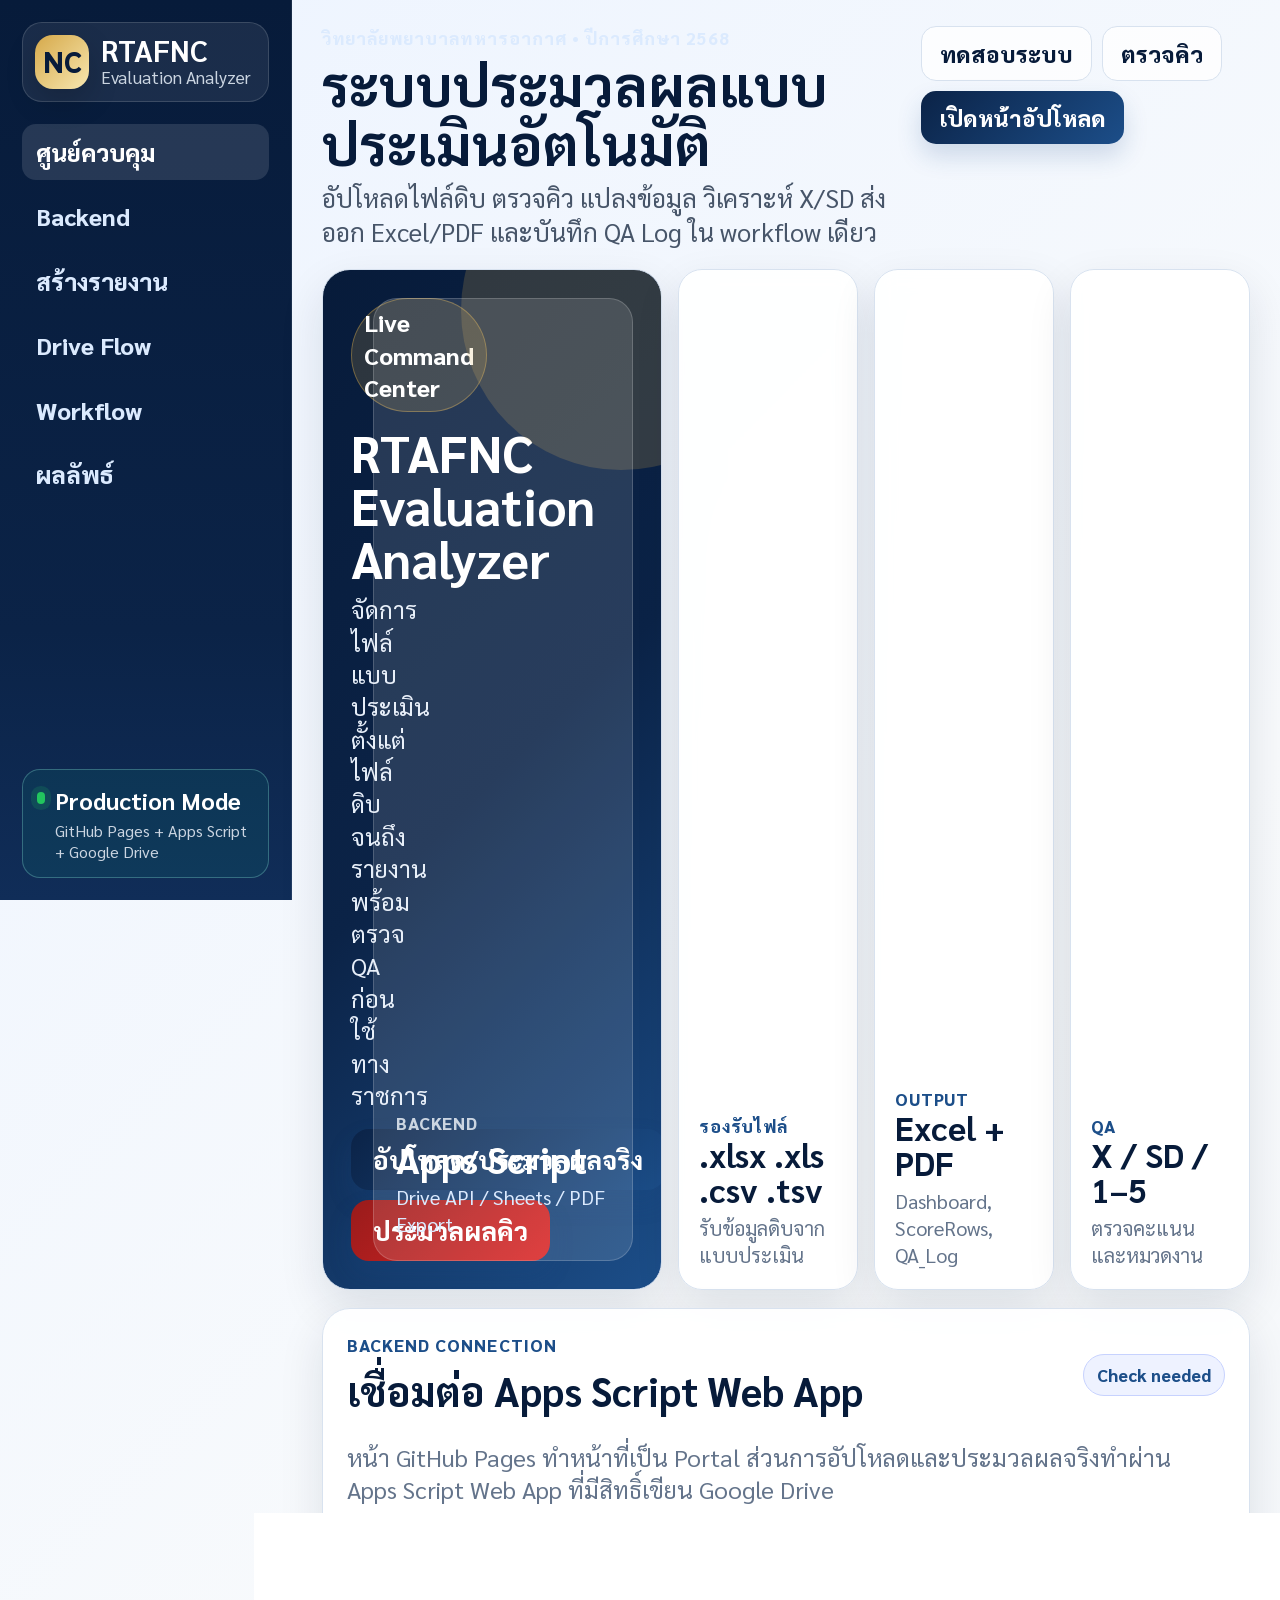
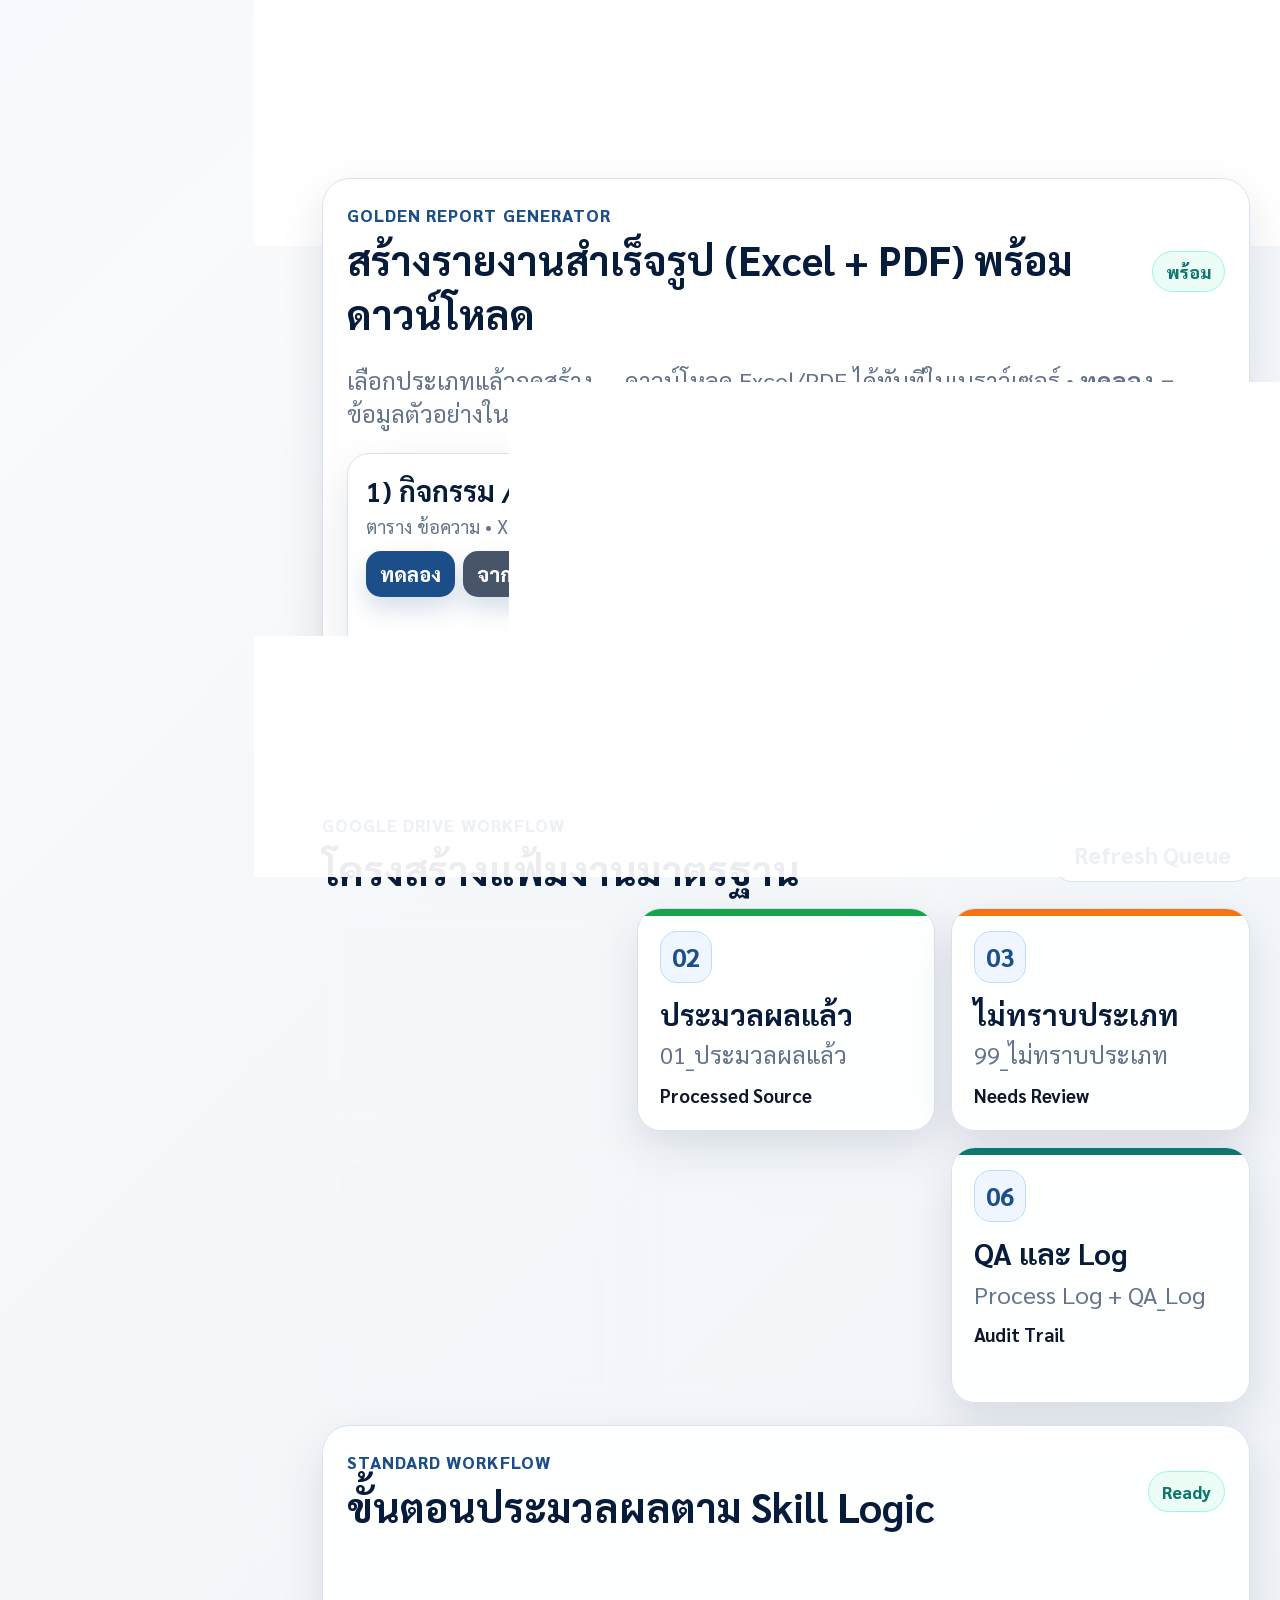
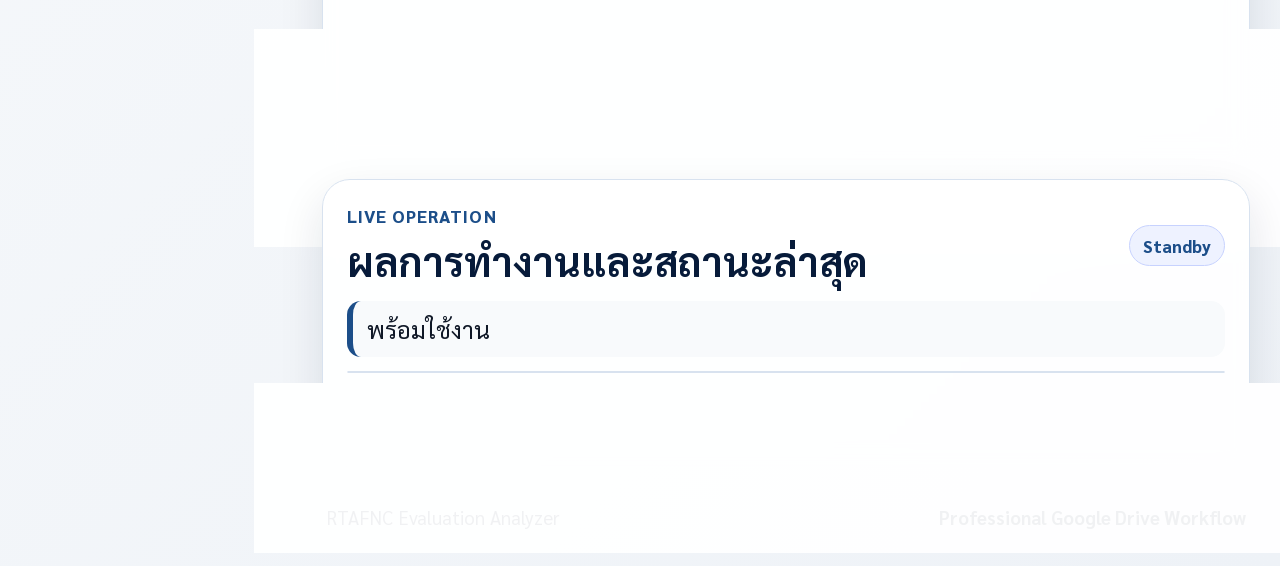
==== index.html @ c909e5a7 "feat(frontend): add Golden report generator to Pages portal (run + download) Adds a "สร้างรายงานสำเร" ====
<!doctype html>
<html lang="th">
<head>
  <meta charset="utf-8" />
  <meta name="viewport" content="width=device-width, initial-scale=1" />
  <meta name="theme-color" content="#071b3a" />
  <title>RTAFNC Evaluation Analyzer</title>
  <link rel="stylesheet" href="assets/styles.css" />
</head>
<body>
  <div class="app-shell">
    <aside class="sidebar">
      <div class="brand-block">
        <div class="brand-mark">NC</div>
        <div>
          <strong>RTAFNC</strong>
          <span>Evaluation Analyzer</span>
        </div>
      </div>
      <nav>
        <a href="#command" class="active">ศูนย์ควบคุม</a>
        <a href="#connection">Backend</a>
        <a href="#golden">สร้างรายงาน</a>
        <a href="#folders">Drive Flow</a>
        <a href="#workflow">Workflow</a>
        <a href="#results">ผลลัพธ์</a>
      </nav>
      <div class="sidebar-note">
        <span class="dot"></span>
        <div>
          <b>Production Mode</b>
          <p>GitHub Pages + Apps Script + Google Drive</p>
        </div>
      </div>
    </aside>

    <main class="workspace">
      <header class="topbar">
        <div>
          <p class="eyebrow">วิทยาลัยพยาบาลทหารอากาศ • ปีการศึกษา 2568</p>
          <h1>ระบบประมวลผลแบบประเมินอัตโนมัติ</h1>
          <p class="lead">อัปโหลดไฟล์ดิบ ตรวจคิว แปลงข้อมูล วิเคราะห์ X/SD ส่งออก Excel/PDF และบันทึก QA Log ใน workflow เดียว</p>
        </div>
        <div class="topbar-actions">
          <button class="ghost" onclick="selfTest()">ทดสอบระบบ</button>
          <button class="ghost" onclick="listFiles()">ตรวจคิว</button>
          <button class="primary" onclick="openUploadSystem()">เปิดหน้าอัปโหลด</button>
        </div>
      </header>

      <section id="command" class="hero-grid">
        <article class="hero-card main-hero">
          <div class="hero-content">
            <span class="system-chip">Live Command Center</span>
            <h2>RTAFNC Evaluation Analyzer</h2>
            <p>จัดการไฟล์แบบประเมิน ตั้งแต่ไฟล์ดิบจนถึงรายงานพร้อมตรวจ QA ก่อนใช้ทางราชการ</p>
            <div class="hero-actions">
              <button class="primary big" onclick="openUploadSystem()">อัปโหลด/ประมวลผลจริง</button>
              <button class="danger big" onclick="processFiles()">ประมวลผลคิว</button>
            </div>
          </div>
          <div class="hero-metric">
            <span>Backend</span>
            <b>Apps Script</b>
            <small>Drive API / Sheets / PDF Export</small>
          </div>
        </article>

        <article class="metric-card">
          <span class="metric-label">รองรับไฟล์</span>
          <strong>.xlsx .xls .csv .tsv</strong>
          <p>รับข้อมูลดิบจากแบบประเมิน</p>
        </article>
        <article class="metric-card">
          <span class="metric-label">Output</span>
          <strong>Excel + PDF</strong>
          <p>Dashboard, ScoreRows, QA_Log</p>
        </article>
        <article class="metric-card">
          <span class="metric-label">QA</span>
          <strong>X / SD / 1–5</strong>
          <p>ตรวจคะแนนและหมวดงาน</p>
        </article>
      </section>

      <section id="connection" class="panel connection-panel">
        <div class="panel-header">
          <div>
            <p class="eyebrow dark">Backend Connection</p>
            <h2>เชื่อมต่อ Apps Script Web App</h2>
          </div>
          <span class="pill" id="connectionPill">Checking</span>
        </div>
        <p class="muted">หน้า GitHub Pages ทำหน้าที่เป็น Portal ส่วนการอัปโหลดและประมวลผลจริงทำผ่าน Apps Script Web App ที่มีสิทธิ์เขียน Google Drive</p>
        <div class="url-row">
          <input id="gasUrl" placeholder="https://script.google.com/macros/s/xxxxx/exec" />
          <button onclick="saveBackendUrl()">บันทึก</button>
          <button class="secondary" onclick="resetBackendUrl()">ค่าเริ่มต้น</button>
        </div>
        <div class="action-strip">
          <button onclick="openUploadSystem()">เปิดหน้าอัปโหลดจริง</button>
          <button onclick="listFiles()">ตรวจไฟล์รอคิว</button>
          <button class="danger" onclick="processFiles()">ประมวลผลคิว</button>
        </div>
        <div id="backendStatus" class="status">กำลังตรวจสถานะ Backend...</div>
      </section>

      <section id="golden" class="panel">
        <div class="panel-header">
          <div>
            <p class="eyebrow dark">Golden Report Generator</p>
            <h2>สร้างรายงานสำเร็จรูป (Excel + PDF) พร้อมดาวน์โหลด</h2>
          </div>
          <span class="pill green" id="goldenPill">พร้อม</span>
        </div>
        <p class="muted">เลือกประเภทแล้วกดสร้าง — ดาวน์โหลด Excel/PDF ได้ทันทีในเบราว์เซอร์ • <b>ทดลอง</b> = ข้อมูลตัวอย่างในระบบ, <b>จากคิว Drive</b> = ไฟล์จริงที่วางใน 00_วางไฟล์ที่นี่</p>
        <div class="golden-grid">
          <article class="golden-card">
            <h3>1) กิจกรรม / ชมรม</h3>
            <p>ตาราง ข้อความ • X • SD • ระดับ</p>
            <div class="golden-actions">
              <button onclick="runGolden('goldenexportdemo','ประเภท 1 (ทดลอง)')">ทดลอง</button>
              <button class="secondary" onclick="runGolden('goldenexport','ประเภท 1 (จากคิว)')">จากคิว Drive</button>
            </div>
          </article>
          <article class="golden-card">
            <h3>2) ผู้สอนรายวิชา</h3>
            <p>จับคู่ตามชื่ออาจารย์ • รายผู้สอน</p>
            <div class="golden-actions">
              <button onclick="runGolden('goldentype2demo','ประเภท 2 (ทดลอง)')">ทดลอง</button>
              <button class="secondary" onclick="runGolden('goldentype2','ประเภท 2 (จากคิว)')">จากคิว Drive</button>
            </div>
          </article>
          <article class="golden-card">
            <h3>3) อัตลักษณ์ งาม/สง่า</h3>
            <p>ตารางหลายมิติ • ภาพรวม+รายชั้นปี</p>
            <div class="golden-actions">
              <button onclick="runGolden('goldentype3demo','ประเภท 3 (ทดลอง)')">ทดลอง</button>
              <button class="secondary" onclick="runGolden('goldentype3','ประเภท 3 (จากคิว)')">จากคิว Drive</button>
            </div>
          </article>
        </div>
        <div id="goldenStatus" class="status">ยังไม่ได้สร้างรายงาน</div>
        <div id="goldenDownloads" class="golden-downloads"></div>
        <div class="table-wrap" id="goldenResult"></div>
      </section>

      <section id="folders" class="folder-section">
        <div class="section-heading">
          <div>
            <p class="eyebrow dark">Google Drive Workflow</p>
            <h2>โครงสร้างแฟ้มงานมาตรฐาน</h2>
          </div>
          <button class="ghost navy" onclick="listFiles()">Refresh Queue</button>
        </div>
        <div class="folder-grid">
          <article class="folder-card intake"><span>01</span><h3>รับไฟล์ข้อมูลดิบ</h3><p>00_วางไฟล์ที่นี่</p><b>Pending Queue</b></article>
          <article class="folder-card done"><span>02</span><h3>ประมวลผลแล้ว</h3><p>01_ประมวลผลแล้ว</p><b>Processed Source</b></article>
          <article class="folder-card review"><span>03</span><h3>ไม่ทราบประเภท</h3><p>99_ไม่ทราบประเภท</p><b>Needs Review</b></article>
          <article class="folder-card output"><span>04</span><h3>ตารางคำนวณ</h3><p>03_สรุปผลและตารางคำนวณ</p><b>Sheet / Excel</b></article>
          <article class="folder-card pdf"><span>05</span><h3>รายงาน PDF</h3><p>04_รายงานส่งออก_PDF</p><b>Print Report</b></article>
          <article class="folder-card qa"><span>06</span><h3>QA และ Log</h3><p>Process Log + QA_Log</p><b>Audit Trail</b></article>
        </div>
      </section>

      <section id="workflow" class="panel">
        <div class="panel-header">
          <div>
            <p class="eyebrow dark">Standard Workflow</p>
            <h2>ขั้นตอนประมวลผลตาม Skill Logic</h2>
          </div>
          <span class="pill green">Ready</span>
        </div>
        <div class="timeline">
          <div><i>1</i><b>Upload</b><span>นำเข้าไฟล์แบบประเมิน</span></div>
          <div><i>2</i><b>Store</b><span>บันทึกใน Google Drive</span></div>
          <div><i>3</i><b>Convert</b><span>แปลงเป็น Google Sheets</span></div>
          <div><i>4</i><b>Analyze</b><span>ตรวจหมวด / คะแนน / X / SD</span></div>
          <div><i>5</i><b>Export</b><span>สร้าง Excel/Sheet และ PDF</span></div>
          <div><i>6</i><b>QA</b><span>ตรวจ Log ก่อนใช้งานจริง</span></div>
        </div>
      </section>

      <section id="results" class="panel result-panel">
        <div class="panel-header">
          <div>
            <p class="eyebrow dark">Live Operation</p>
            <h2>ผลการทำงานและสถานะล่าสุด</h2>
          </div>
          <span class="pill" id="lastRunPill">Standby</span>
        </div>
        <div id="runStatus" class="status">พร้อมใช้งาน</div>
        <div class="table-wrap" id="resultTable"></div>
        <details class="debug-box">
          <summary>Raw backend response</summary>
          <pre id="rawOutput"></pre>
        </details>
      </section>

      <footer>
        <span>RTAFNC Evaluation Analyzer</span>
        <b>Professional Google Drive Workflow</b>
      </footer>
    </main>
  </div>
  <script src="assets/app.js"></script>
</body>
</html>
---- assets/styles.css ----
@import url('https://fonts.googleapis.com/css2?family=Sarabun:wght@400;500;600;700;800&display=swap');
:root{--navy:#071b3a;--navy2:#0b2347;--blue:#1c4e89;--sky:#eaf3ff;--bg:#f3f6fb;--line:#d8e2ef;--ok:#166534;--warn:#9a3412;--danger:#b91c1c;--text:#101827;--muted:#64748b;--gold:#d6a94a;--green:#0f766e;--purple:#6d28d9;--paper:#fff;--shadow:0 18px 45px rgba(7,27,58,.11)}
*{box-sizing:border-box}html{scroll-behavior:smooth}body{margin:0;background:linear-gradient(135deg,#edf4ff 0%,#f8fafc 40%,#eef2f7 100%);color:var(--text);font-family:'TH Sarabun PSK','Sarabun','TH Sarabun New',Tahoma,sans-serif;font-size:18pt;line-height:1.35}.app-shell{min-height:100vh;display:grid;grid-template-columns:292px minmax(0,1fr)}.sidebar{position:sticky;top:0;height:100vh;padding:22px;background:linear-gradient(180deg,#071b3a 0%,#0b2347 70%,#102d58 100%);color:#fff;border-right:1px solid rgba(255,255,255,.08);display:flex;flex-direction:column;gap:22px}.brand-block{display:flex;align-items:center;gap:12px;padding:12px;border-radius:20px;background:rgba(255,255,255,.08);border:1px solid rgba(255,255,255,.14)}.brand-mark{width:54px;height:54px;border-radius:18px;background:linear-gradient(135deg,#d6a94a,#f7e7b0);color:#071b3a;display:flex;align-items:center;justify-content:center;font-weight:900;font-size:22pt;box-shadow:0 12px 30px rgba(0,0,0,.18)}.brand-block strong{display:block;font-size:22pt;line-height:1}.brand-block span{display:block;color:#cbd5e1;font-size:13pt}.sidebar nav{display:grid;gap:8px}.sidebar nav a{color:#dbeafe;text-decoration:none;padding:12px 14px;border-radius:14px;font-weight:800}.sidebar nav a:hover,.sidebar nav a.active{background:rgba(255,255,255,.12);color:#fff}.sidebar-note{margin-top:auto;display:flex;gap:10px;background:rgba(15,118,110,.18);border:1px solid rgba(153,246,228,.28);border-radius:18px;padding:14px}.sidebar-note p{margin:3px 0 0;color:#cbd5e1;font-size:12pt}.dot{width:12px;height:12px;border-radius:999px;background:#22c55e;box-shadow:0 0 0 6px rgba(34,197,94,.15);margin-top:8px}.workspace{padding:26px 30px 28px;max-width:1500px;width:100%;margin:0 auto}.topbar{display:flex;align-items:flex-start;justify-content:space-between;gap:22px;margin-bottom:20px}.eyebrow{font-weight:900;letter-spacing:.06em;text-transform:uppercase;color:#dbeafe;margin:0 0 6px;font-size:13pt}.eyebrow.dark{color:#1c4e89}.topbar h1{font-size:42pt;line-height:1.05;margin:0;color:var(--navy)}.lead{font-size:19pt;color:#475569;max-width:900px;margin:8px 0 0}.topbar-actions,.hero-actions,.action-strip,.url-row{display:flex;gap:10px;flex-wrap:wrap;align-items:center}button{font-family:inherit;font-size:17pt;font-weight:900;border:0;border-radius:15px;background:var(--blue);color:#fff;padding:12px 18px;cursor:pointer;white-space:nowrap;box-shadow:0 12px 25px rgba(28,78,137,.18);transition:.18s ease}button:hover{transform:translateY(-1px);filter:brightness(.97)}button.primary{background:linear-gradient(135deg,#0b2347,#1c4e89)}button.big{font-size:19pt;padding:14px 22px;border-radius:18px}button.secondary{background:#475569}button.danger{background:linear-gradient(135deg,#991b1b,#dc2626)}button.ghost{background:rgba(255,255,255,.8);color:var(--navy);border:1px solid var(--line);box-shadow:none}button.ghost.navy{background:#fff;color:var(--blue)}.hero-grid{display:grid;grid-template-columns:minmax(0,1.7fr) repeat(3,minmax(180px,.65fr));gap:16px;margin:18px 0}.hero-card,.metric-card,.panel,.folder-card{background:rgba(255,255,255,.92);border:1px solid var(--line);box-shadow:var(--shadow);backdrop-filter:blur(10px)}.main-hero{grid-column:span 1;display:grid;grid-template-columns:minmax(0,1fr) 260px;gap:20px;align-items:stretch;border-radius:28px;padding:28px;overflow:hidden;position:relative;background:linear-gradient(135deg,#071b3a 0%,#0b2347 50%,#1c4e89 100%);color:#fff}.main-hero:after{content:"";position:absolute;right:-120px;top:-120px;width:320px;height:320px;border-radius:50%;background:rgba(214,169,74,.2)}.system-chip{display:inline-flex;align-items:center;gap:8px;padding:7px 12px;border-radius:999px;background:rgba(214,169,74,.18);border:1px solid rgba(214,169,74,.42);font-weight:900;color:#fff}.main-hero h2{font-size:38pt;line-height:1.05;margin:14px 0 8px}.main-hero p{color:#e5edf8;margin:0 0 18px}.hero-metric{position:relative;z-index:1;background:rgba(255,255,255,.12);border:1px solid rgba(255,255,255,.18);border-radius:24px;padding:22px;display:flex;flex-direction:column;justify-content:flex-end}.hero-metric span,.metric-label{font-size:13pt;color:#cbd5e1;font-weight:900;text-transform:uppercase;letter-spacing:.05em}.hero-metric b{display:block;font-size:28pt}.hero-metric small{color:#dbeafe}.metric-card{border-radius:24px;padding:20px;min-height:170px;display:flex;flex-direction:column;justify-content:flex-end}.metric-card strong{font-size:25pt;color:var(--navy);line-height:1.05}.metric-card p{margin:8px 0 0;color:var(--muted);font-size:15pt}.metric-label{color:#1c4e89}.panel{border-radius:28px;padding:24px;margin:18px 0}.panel-header,.section-heading{display:flex;align-items:center;justify-content:space-between;gap:16px;margin-bottom:12px}.panel h2,.section-heading h2{font-size:30pt;margin:0;color:var(--navy)}.muted{color:var(--muted)}.pill{display:inline-flex;align-items:center;border-radius:999px;padding:8px 13px;background:#eef2ff;color:#1c4e89;border:1px solid #c7d2fe;font-weight:900;font-size:13pt}.pill.green{background:#ecfdf5;color:#0f766e;border-color:#99f6e4}.url-row input{flex:1 1 460px;min-width:260px;font-family:inherit;font-size:16pt;border:1px solid var(--line);border-radius:16px;padding:13px 14px;background:#fff}.action-strip{margin-top:12px}.status{border-left:6px solid var(--blue);background:#f8fafc;padding:12px 14px;border-radius:14px;margin:14px 0}.status.ok{border-color:var(--ok);background:#f0fdf4;color:var(--ok);font-weight:900}.status.warn{border-color:var(--warn);background:#fff7ed;color:var(--warn);font-weight:900}.folder-section{margin:22px 0}.folder-grid{display:grid;grid-template-columns:repeat(3,minmax(0,1fr));gap:16px}.folder-card{border-radius:24px;padding:22px;min-height:205px;position:relative;overflow:hidden}.folder-card:before{content:"";position:absolute;top:0;left:0;right:0;height:7px;background:#1d4ed8}.folder-card.done:before{background:#16a34a}.folder-card.review:before{background:#f97316}.folder-card.output:before{background:#7c3aed}.folder-card.pdf:before{background:#dc2626}.folder-card.qa:before{background:#0f766e}.folder-card span{display:flex;width:52px;height:52px;border-radius:17px;align-items:center;justify-content:center;background:#eff6ff;border:1px solid #bfdbfe;color:#1c4e89;font-weight:900;font-size:19pt}.folder-card h3{font-size:22pt;margin:12px 0 4px;color:var(--navy)}.folder-card p{margin:0;color:var(--muted)}.folder-card b{display:block;margin-top:12px;color:#0f172a;font-size:14pt}.timeline{display:grid;grid-template-columns:repeat(6,minmax(0,1fr));gap:12px;margin-top:18px}.timeline div{position:relative;background:#f8fafc;border:1px solid var(--line);border-radius:20px;padding:16px;text-align:center}.timeline i{display:flex;align-items:center;justify-content:center;width:38px;height:38px;border-radius:14px;margin:0 auto 10px;background:var(--navy);color:#fff;font-style:normal;font-weight:900}.timeline b{display:block;color:var(--navy);font-size:18pt}.timeline span{display:block;color:var(--muted);font-size:13pt}.result-panel{margin-bottom:22px}.table-wrap{overflow:auto;border-radius:18px;border:1px solid var(--line);background:#fff}table{width:100%;border-collapse:collapse;background:white;min-width:760px}th,td{border-bottom:1px solid var(--line);padding:11px 12px;vertical-align:top;text-align:left}th{background:#eaf3ff;color:var(--navy);font-weight:900}td{font-size:15pt}a{color:#1c4e89;font-weight:900;text-decoration:none}.ok-text{color:var(--ok)}.warn-text{color:var(--warn)}.debug-box{margin-top:12px;background:#0f172a;color:#e2e8f0;border-radius:18px;overflow:hidden}.debug-box summary{cursor:pointer;padding:12px 16px;font-weight:900}.debug-box pre{margin:0;padding:16px;overflow:auto;font-size:12pt;min-height:120px}footer{display:flex;justify-content:space-between;gap:12px;color:#475569;padding:16px 4px 8px;font-size:14pt}@media(max-width:1180px){.app-shell{grid-template-columns:1fr}.sidebar{position:relative;height:auto;display:block}.sidebar nav{grid-template-columns:repeat(5,auto);display:flex;flex-wrap:wrap;margin-top:14px}.sidebar-note{display:none}.hero-grid{grid-template-columns:repeat(3,minmax(0,1fr))}.main-hero{grid-column:1/-1}.topbar{display:block}.topbar-actions{margin-top:14px}}@media(max-width:860px){.workspace{padding:18px}.hero-grid,.folder-grid,.timeline{grid-template-columns:1fr}.main-hero{grid-template-columns:1fr}.panel-header,.section-heading{display:block}.url-row{display:block}.url-row button,.topbar-actions button,.hero-actions button,.action-strip button{width:100%;margin-top:8px}.topbar h1{font-size:32pt}.main-hero h2{font-size:31pt}footer{display:block}}
/* Golden report generator */
.golden-grid{display:grid;grid-template-columns:repeat(3,minmax(0,1fr));gap:16px;margin:6px 0 4px}
.golden-card{background:rgba(255,255,255,.92);border:1px solid var(--line);box-shadow:var(--shadow);border-radius:22px;padding:18px}
.golden-card h3{font-size:21pt;margin:0 0 4px;color:var(--navy)}
.golden-card p{margin:0 0 12px;color:var(--muted);font-size:14pt}
.golden-actions{display:flex;gap:8px;flex-wrap:wrap}
.golden-actions button{font-size:15pt;padding:10px 14px}
.golden-downloads{display:flex;gap:10px;flex-wrap:wrap;align-items:center;margin:8px 0}
.golden-downloads:empty{display:none}
.pill-link{display:inline-flex;align-items:center;border-radius:15px;padding:12px 16px;background:#eaf3ff;color:#1c4e89;border:1px solid #c7d2fe;font-weight:900;text-decoration:none}
@media(max-width:860px){.golden-grid{grid-template-columns:1fr}.golden-actions button{width:100%}}
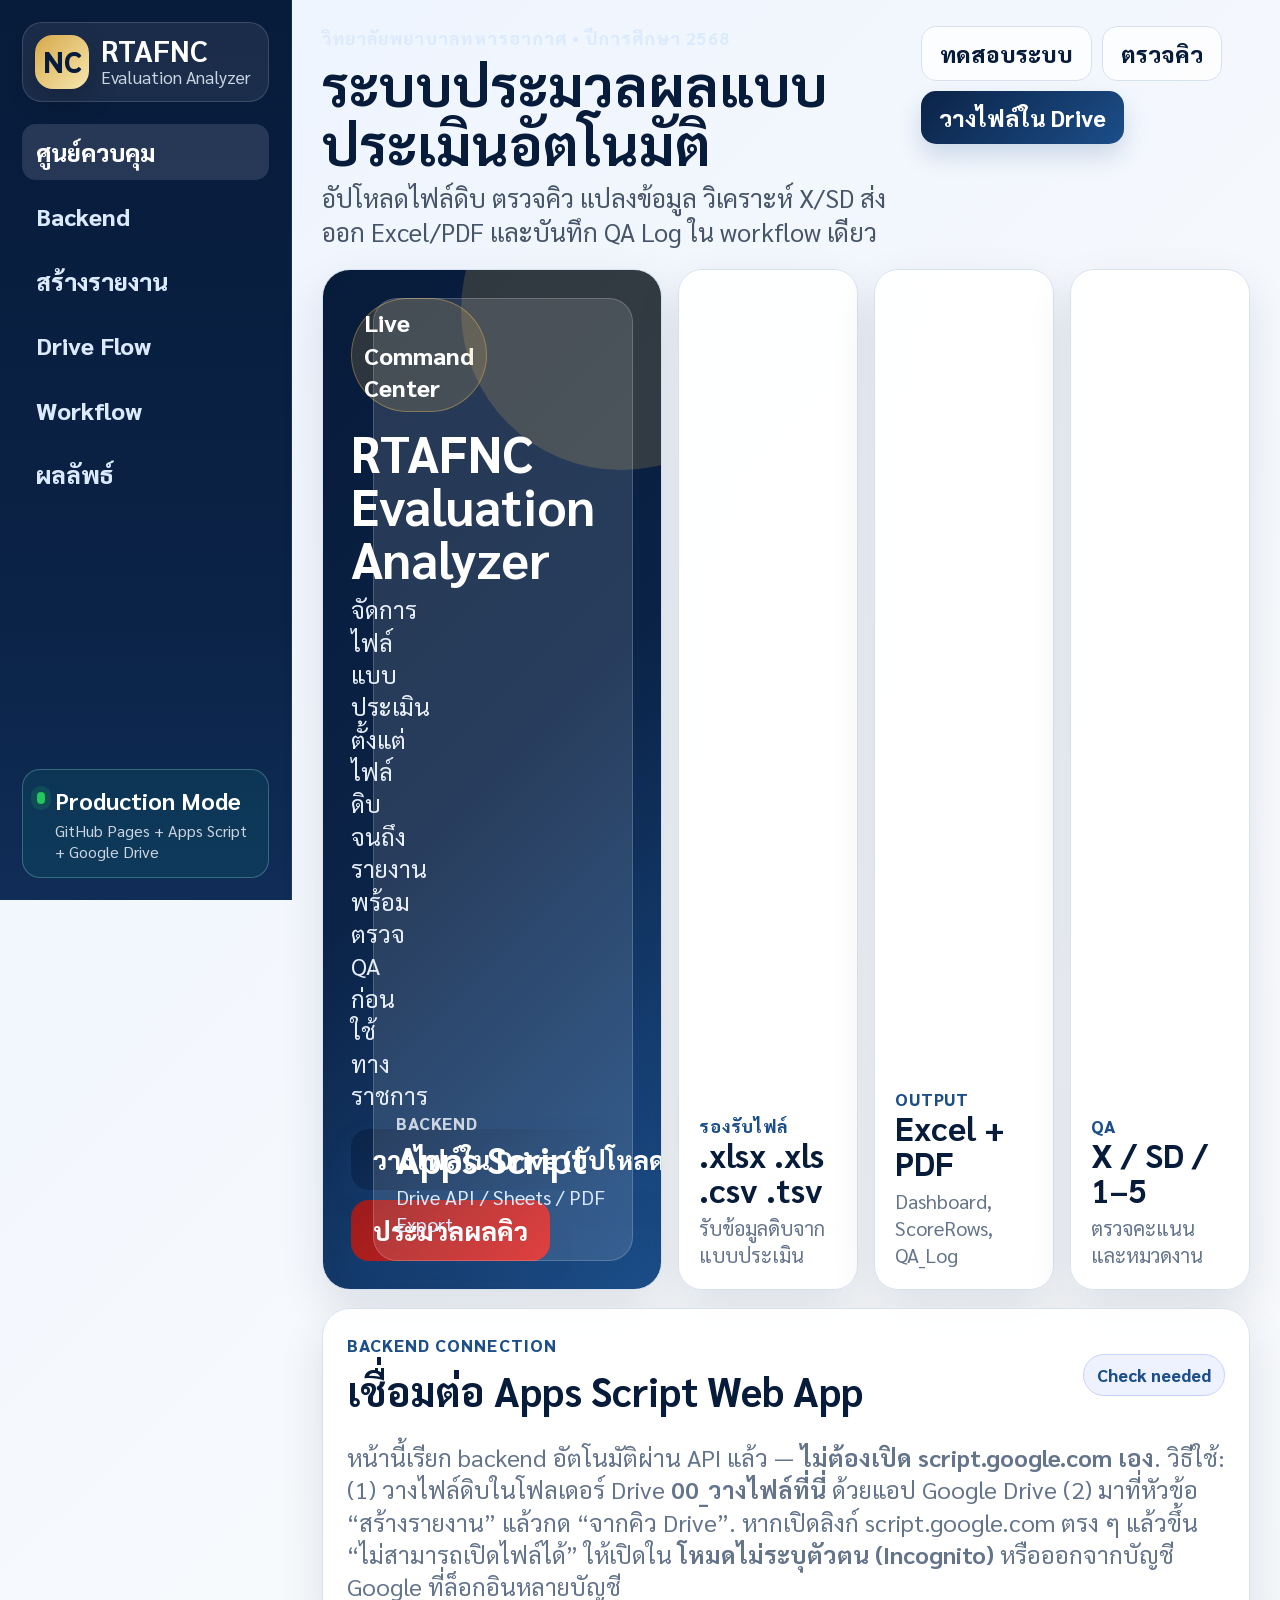
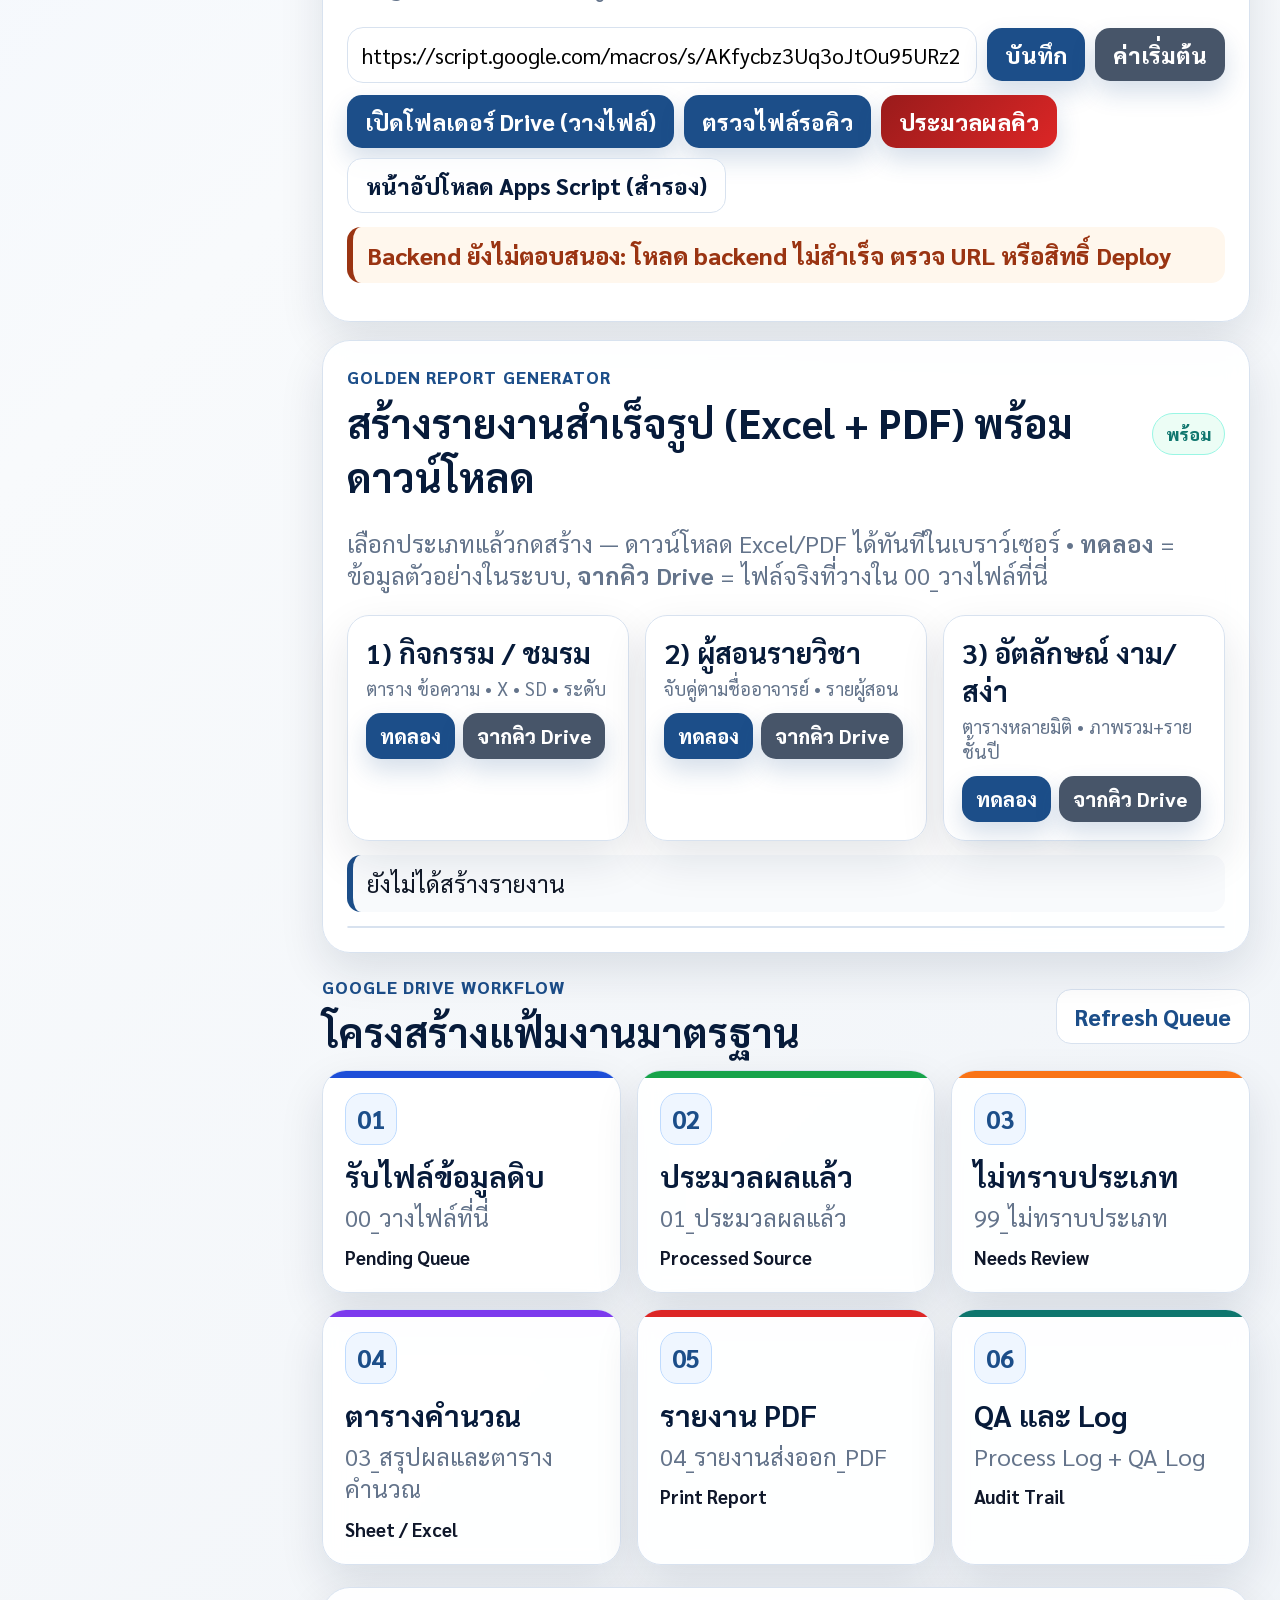
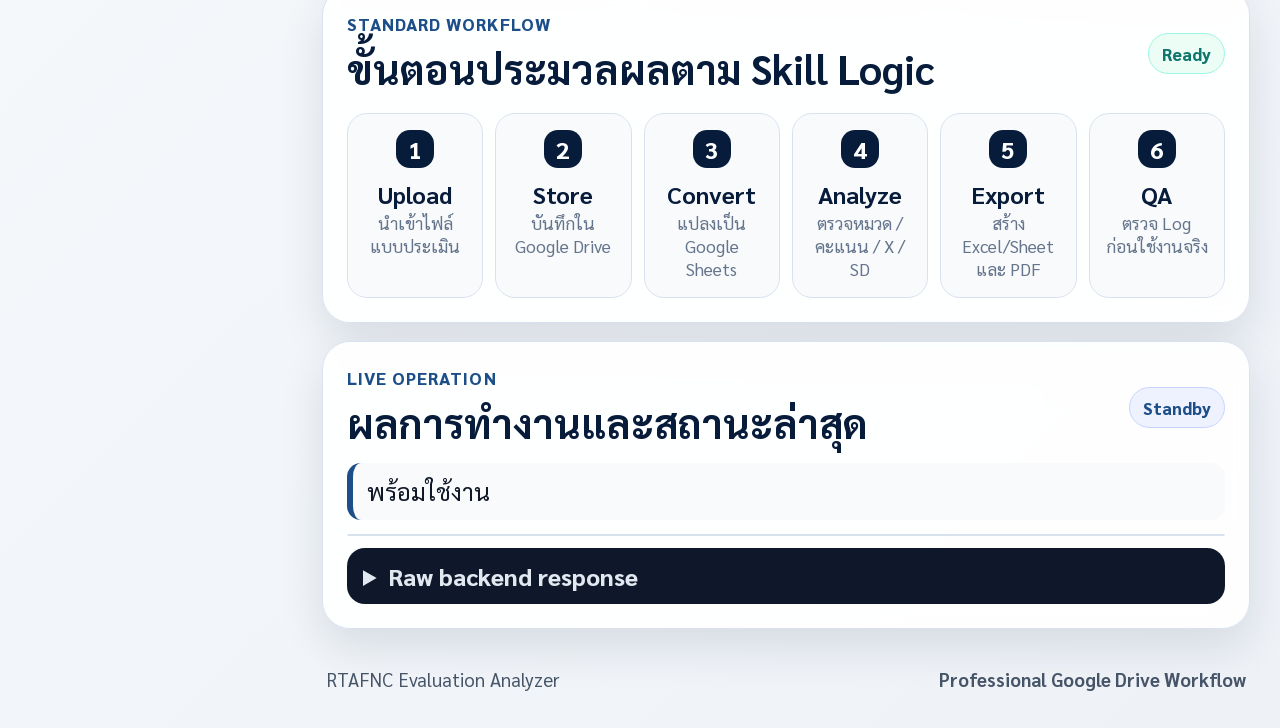
==== commit 4df2eab3: "fix(frontend): route uploads through Drive folder, avoid fragile /exec navigation Opening the Apps S" ====
--- a/index.html
+++ b/index.html
@@ -44,7 +44,7 @@
         <div class="topbar-actions">
           <button class="ghost" onclick="selfTest()">ทดสอบระบบ</button>
           <button class="ghost" onclick="listFiles()">ตรวจคิว</button>
-          <button class="primary" onclick="openUploadSystem()">เปิดหน้าอัปโหลด</button>
+          <button class="primary" onclick="openUploadSystem()">วางไฟล์ใน Drive</button>
         </div>
       </header>
 
@@ -55,7 +55,7 @@
             <h2>RTAFNC Evaluation Analyzer</h2>
             <p>จัดการไฟล์แบบประเมิน ตั้งแต่ไฟล์ดิบจนถึงรายงานพร้อมตรวจ QA ก่อนใช้ทางราชการ</p>
             <div class="hero-actions">
-              <button class="primary big" onclick="openUploadSystem()">อัปโหลด/ประมวลผลจริง</button>
+              <button class="primary big" onclick="openUploadSystem()">วางไฟล์ใน Drive (อัปโหลด)</button>
               <button class="danger big" onclick="processFiles()">ประมวลผลคิว</button>
             </div>
           </div>
@@ -91,16 +91,17 @@
           </div>
           <span class="pill" id="connectionPill">Checking</span>
         </div>
-        <p class="muted">หน้า GitHub Pages ทำหน้าที่เป็น Portal ส่วนการอัปโหลดและประมวลผลจริงทำผ่าน Apps Script Web App ที่มีสิทธิ์เขียน Google Drive</p>
+        <p class="muted">หน้านี้เรียก backend อัตโนมัติผ่าน API แล้ว — <b>ไม่ต้องเปิด script.google.com เอง</b>. วิธีใช้: (1) วางไฟล์ดิบในโฟลเดอร์ Drive <b>00_วางไฟล์ที่นี่</b> ด้วยแอป Google Drive (2) มาที่หัวข้อ “สร้างรายงาน” แล้วกด “จากคิว Drive”. หากเปิดลิงก์ script.google.com ตรง ๆ แล้วขึ้น “ไม่สามารถเปิดไฟล์ได้” ให้เปิดใน <b>โหมดไม่ระบุตัวตน (Incognito)</b> หรือออกจากบัญชี Google ที่ล็อกอินหลายบัญชี</p>
         <div class="url-row">
           <input id="gasUrl" placeholder="https://script.google.com/macros/s/xxxxx/exec" />
           <button onclick="saveBackendUrl()">บันทึก</button>
           <button class="secondary" onclick="resetBackendUrl()">ค่าเริ่มต้น</button>
         </div>
         <div class="action-strip">
-          <button onclick="openUploadSystem()">เปิดหน้าอัปโหลดจริง</button>
+          <button onclick="openUploadSystem()">เปิดโฟลเดอร์ Drive (วางไฟล์)</button>
           <button onclick="listFiles()">ตรวจไฟล์รอคิว</button>
           <button class="danger" onclick="processFiles()">ประมวลผลคิว</button>
+          <button class="ghost" onclick="openAppsScriptPage()">หน้าอัปโหลด Apps Script (สำรอง)</button>
         </div>
         <div id="backendStatus" class="status">กำลังตรวจสถานะ Backend...</div>
       </section>
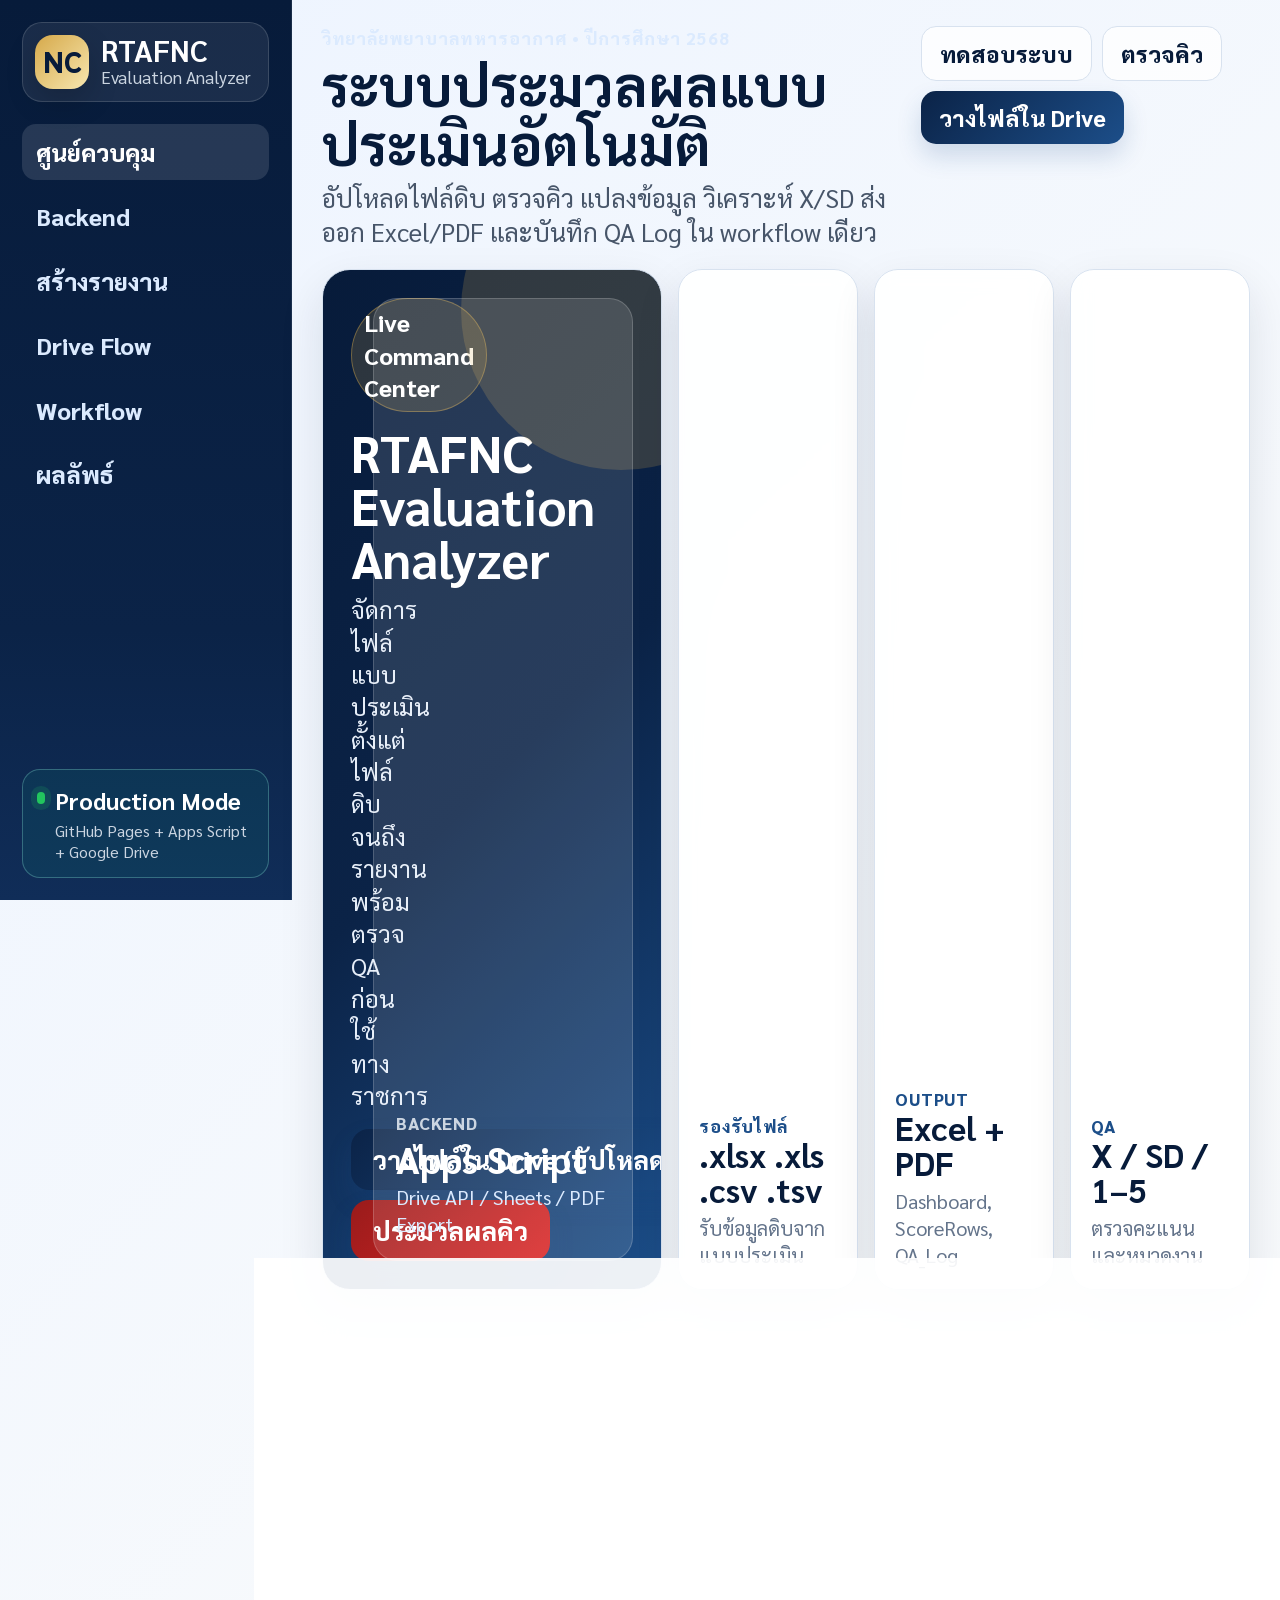
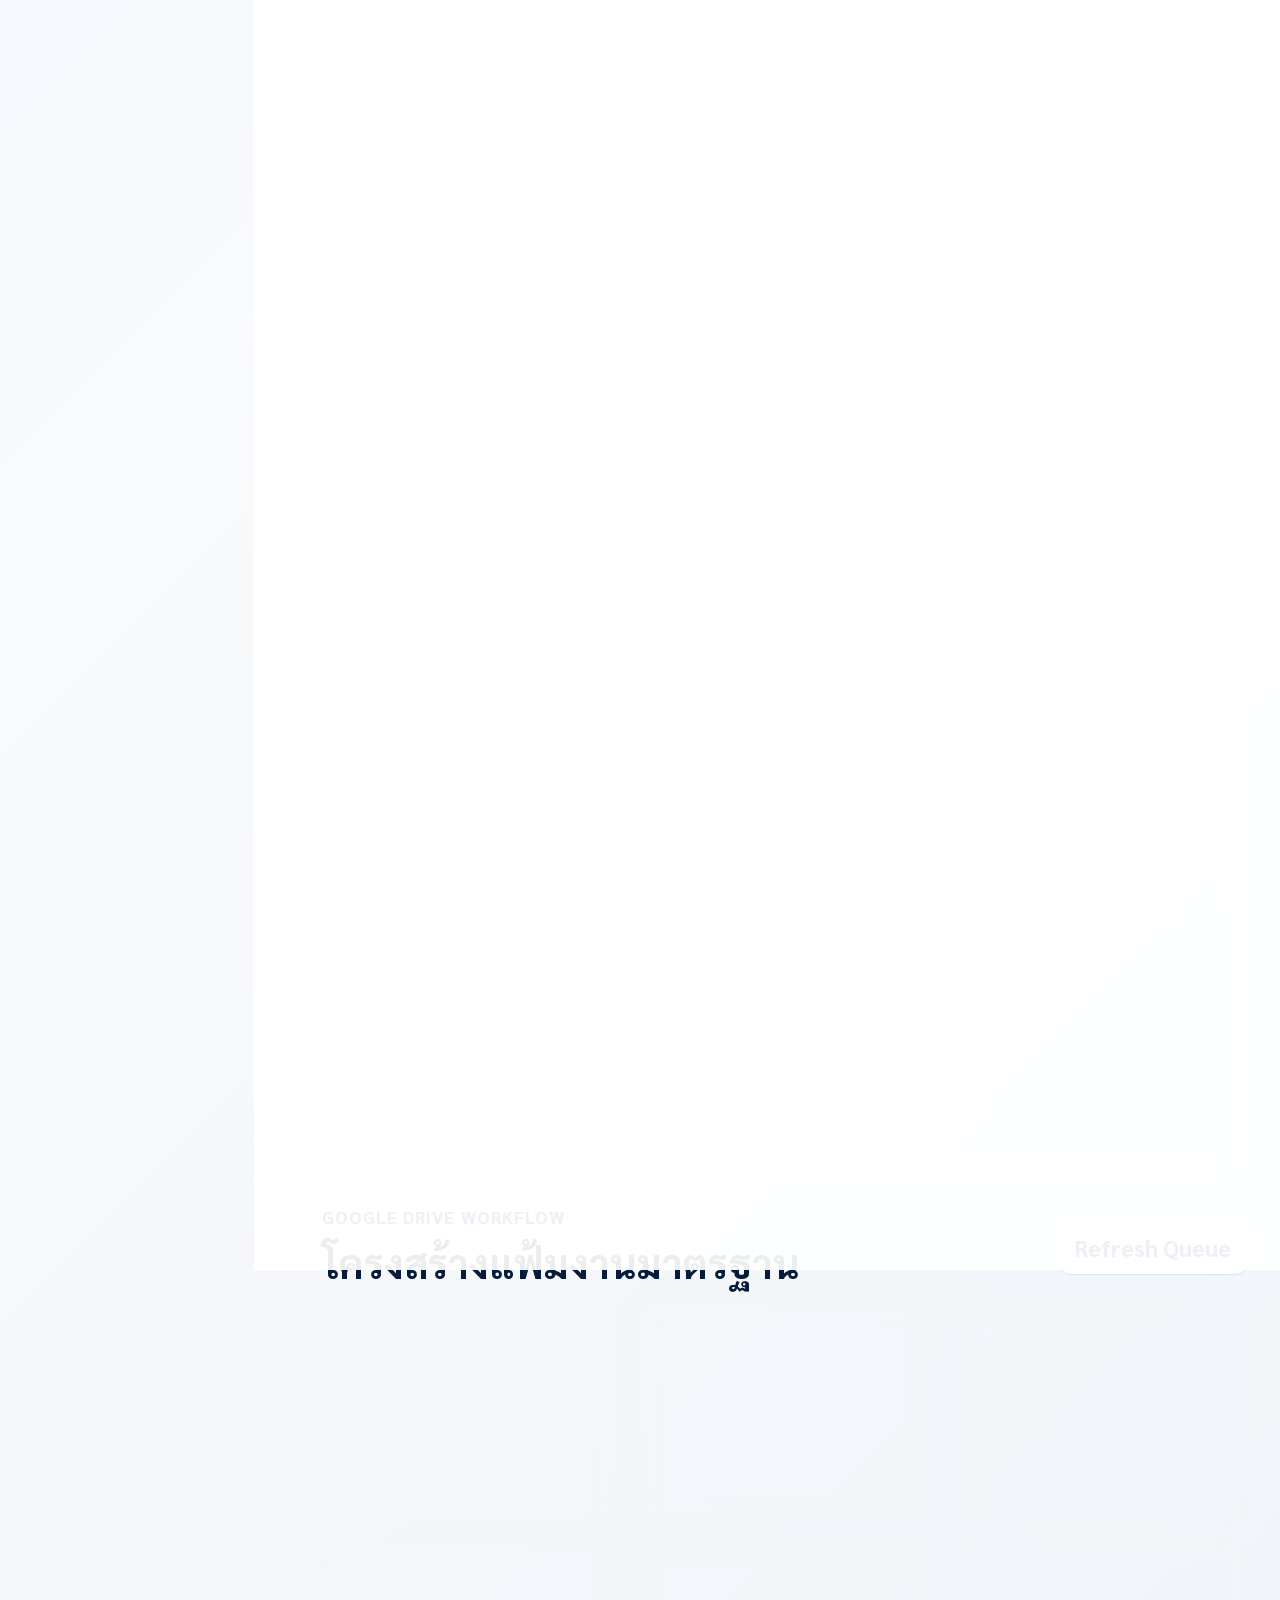
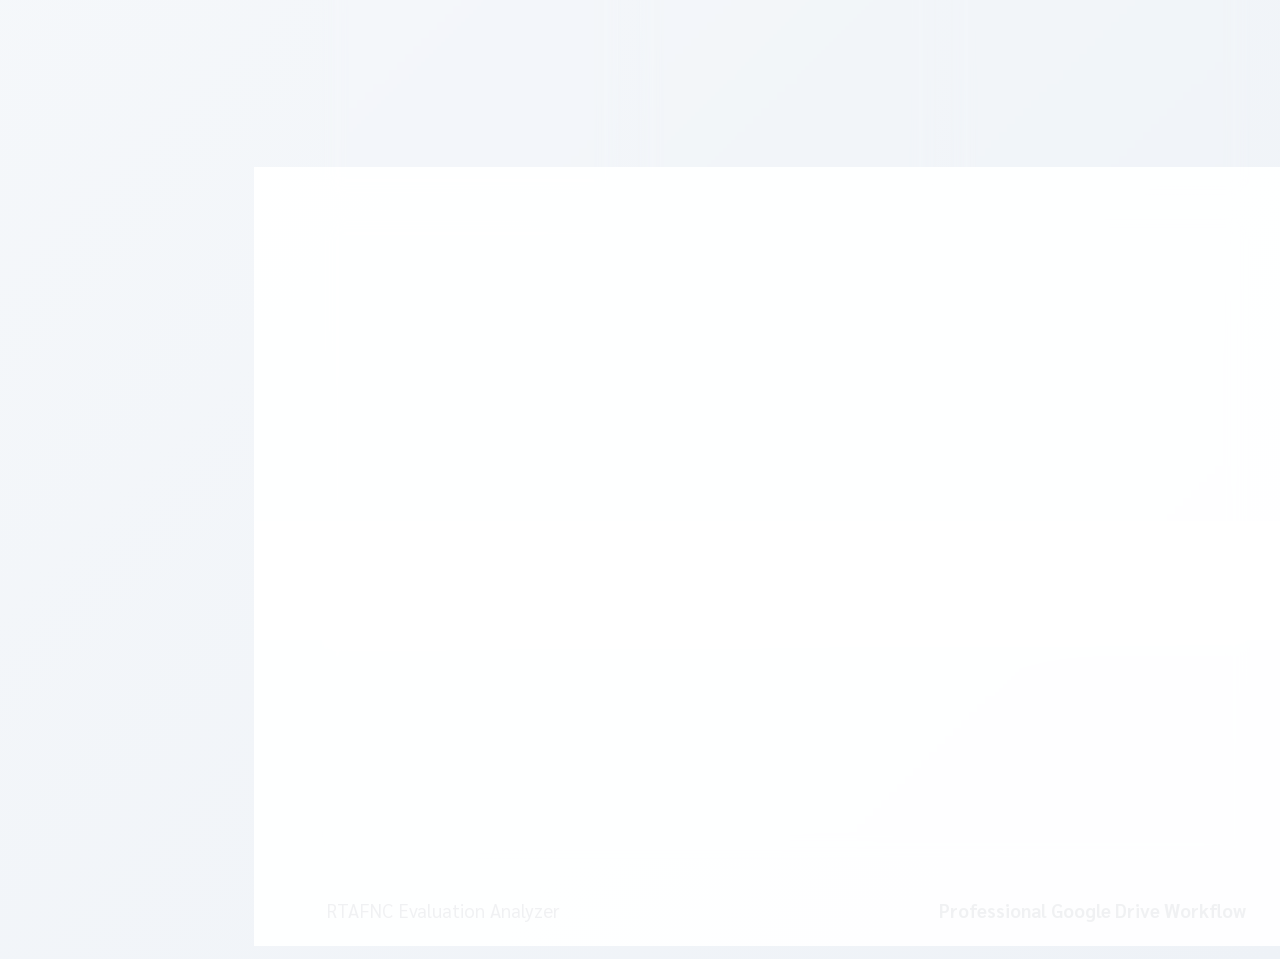
==== commit f265f573: "feat(frontend): one-click auto-detect generate from Drive queue (no script.google.com) Users on org " ====
--- a/index.html
+++ b/index.html
@@ -114,7 +114,12 @@
           </div>
           <span class="pill green" id="goldenPill">พร้อม</span>
         </div>
-        <p class="muted">เลือกประเภทแล้วกดสร้าง — ดาวน์โหลด Excel/PDF ได้ทันทีในเบราว์เซอร์ • <b>ทดลอง</b> = ข้อมูลตัวอย่างในระบบ, <b>จากคิว Drive</b> = ไฟล์จริงที่วางใน 00_วางไฟล์ที่นี่</p>
+        <p class="muted">วิธีใช้ที่ <b>ไม่ต้องเปิด script.google.com</b> (เลี่ยง error ล็อกอิน Google): (1) วางไฟล์ดิบในโฟลเดอร์ Drive <b>00_วางไฟล์ที่นี่</b> ด้วยแอป Google Drive → (2) กดปุ่มเขียวด้านล่าง ระบบตรวจประเภทให้เอง → (3) ดาวน์โหลด Excel/PDF ในหน้านี้เลย</p>
+        <div class="golden-hero">
+          <button class="primary big" onclick="runGolden('goldenauto','อัตโนมัติจากคิว Drive')">⚡ สร้างรายงานอัตโนมัติจากไฟล์ในคิว (ตรวจประเภทให้เอง)</button>
+          <button class="ghost" onclick="openUploadSystem()">เปิดโฟลเดอร์ Drive เพื่อวางไฟล์</button>
+        </div>
+        <p class="muted" style="margin-top:14px">หรือเลือกประเภทเอง — <b>ทดลอง</b> = ข้อมูลตัวอย่างในระบบ, <b>จากคิว Drive</b> = ไฟล์จริงในคิว</p>
         <div class="golden-grid">
           <article class="golden-card">
             <h3>1) กิจกรรม / ชมรม</h3>
--- a/assets/styles.css
+++ b/assets/styles.css
@@ -12,3 +12,6 @@
 .golden-downloads:empty{display:none}
 .pill-link{display:inline-flex;align-items:center;border-radius:15px;padding:12px 16px;background:#eaf3ff;color:#1c4e89;border:1px solid #c7d2fe;font-weight:900;text-decoration:none}
 @media(max-width:860px){.golden-grid{grid-template-columns:1fr}.golden-actions button{width:100%}}
+.golden-hero{display:flex;gap:12px;flex-wrap:wrap;align-items:center;margin:4px 0 2px}
+.golden-hero .primary{background:linear-gradient(135deg,#0b7a3b,#0f9d58)}
+@media(max-width:860px){.golden-hero button{width:100%}}
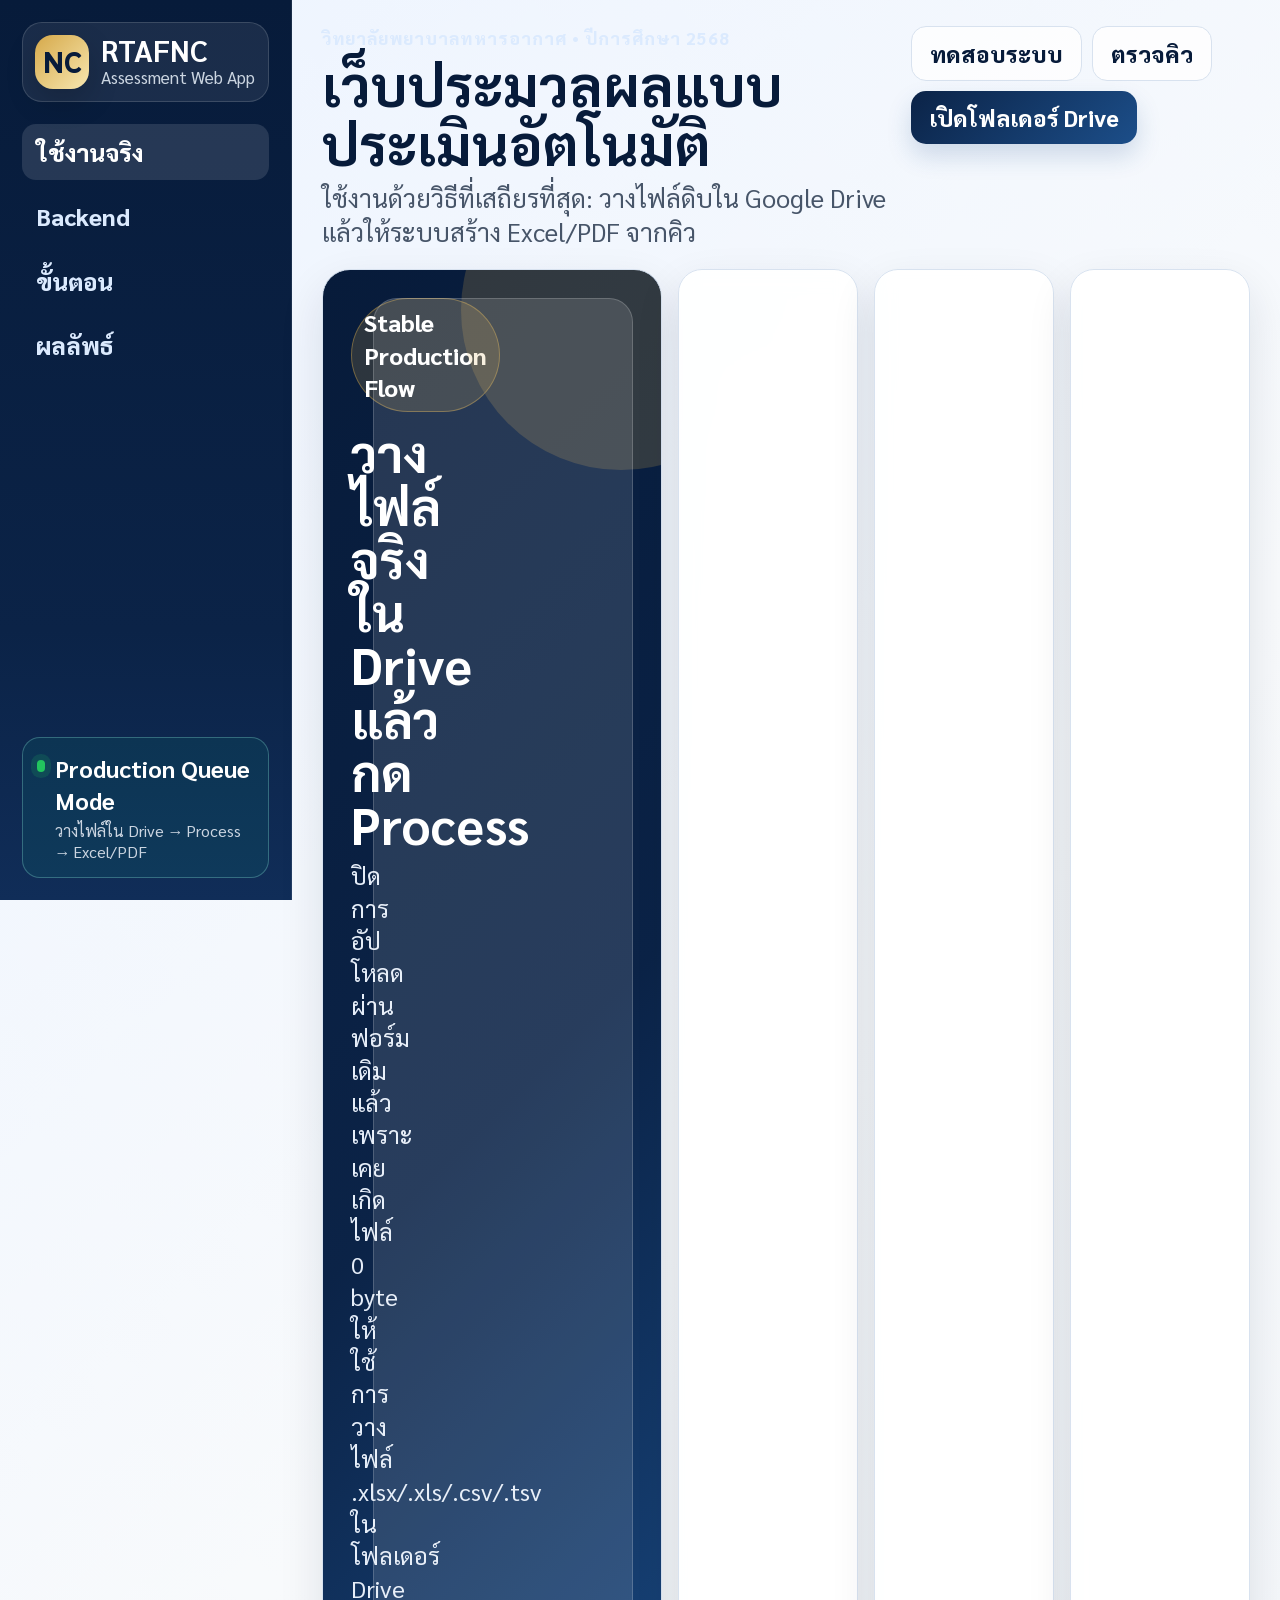
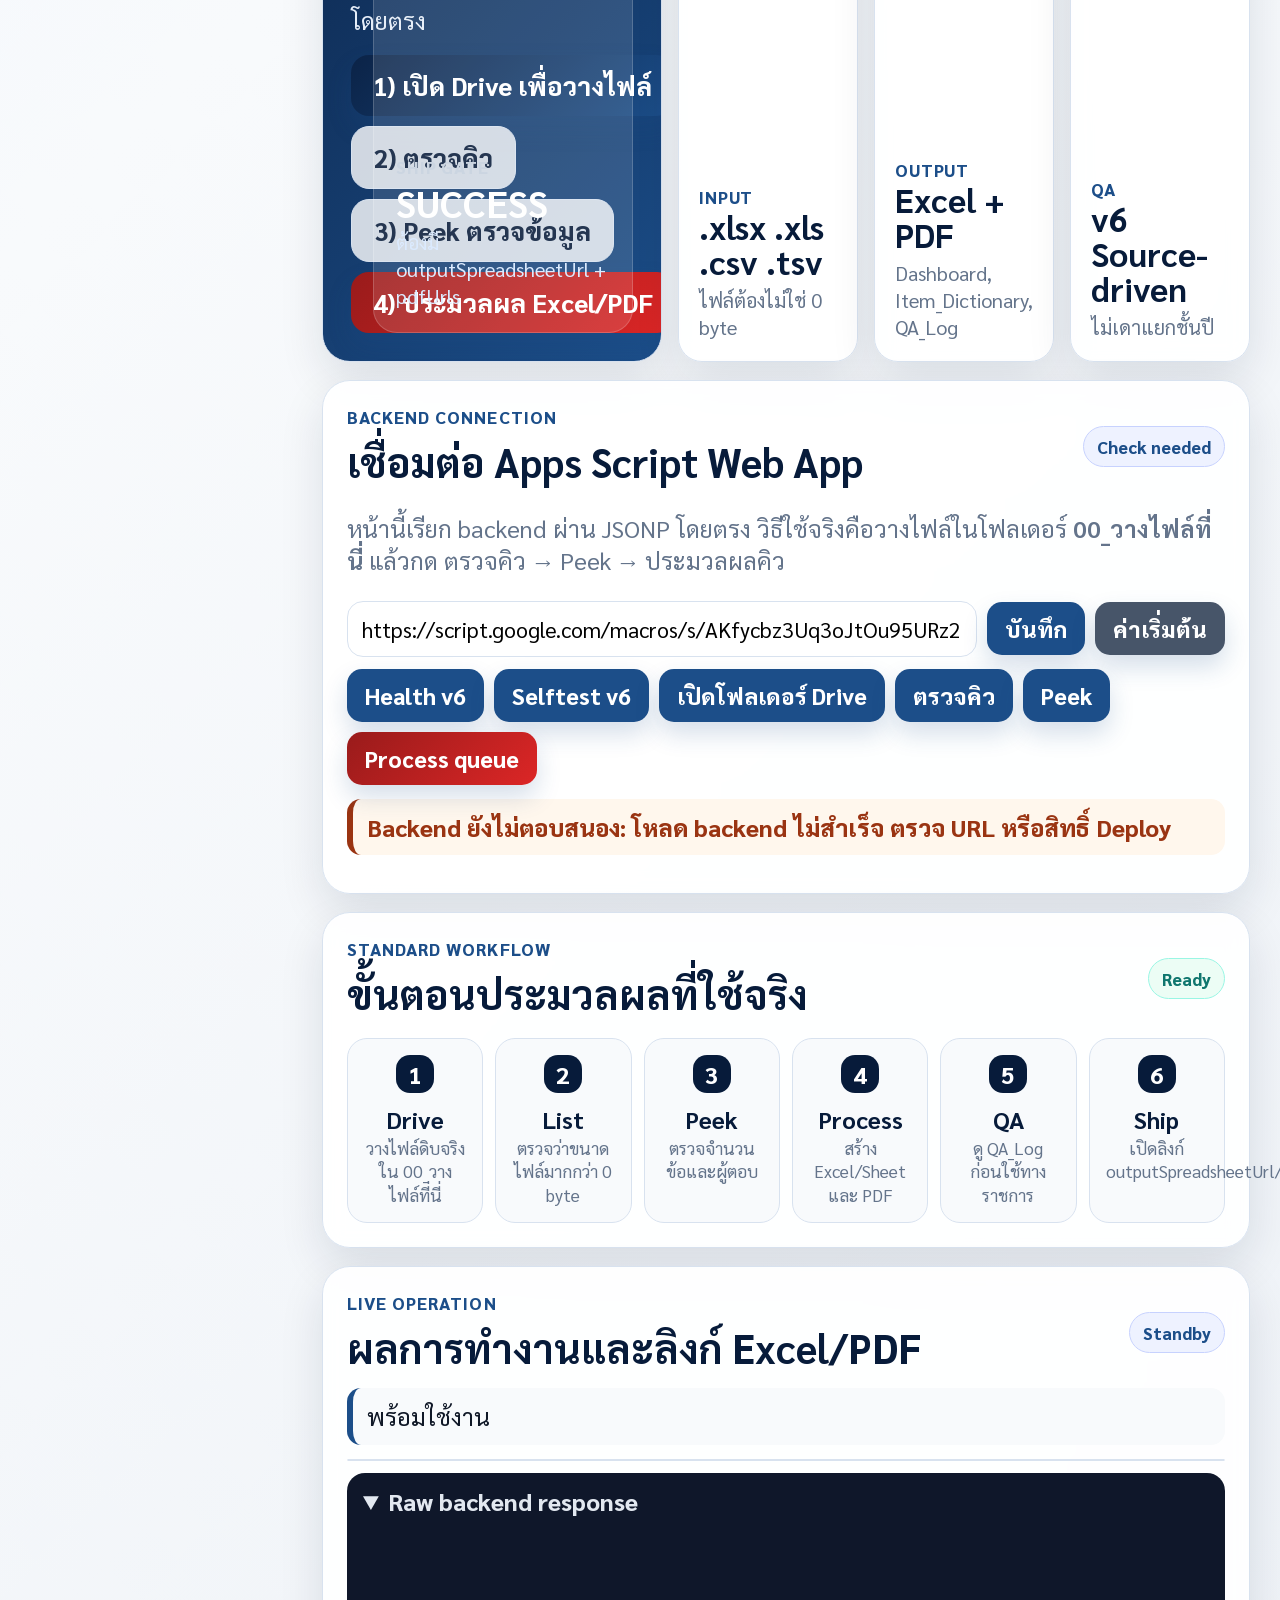
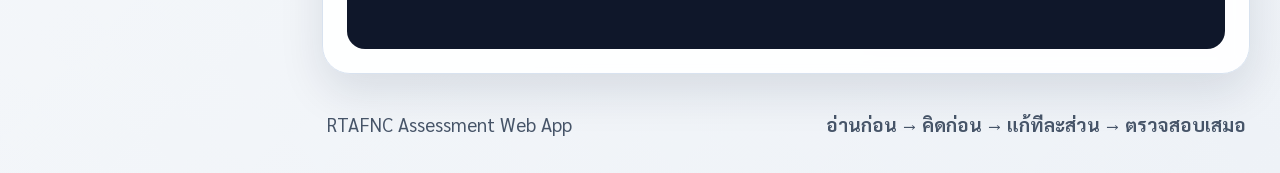
==== commit 594fc063: "Replace homepage with stable production assessment workflow" ====
--- a/index.html
+++ b/index.html
@@ -4,7 +4,7 @@
   <meta charset="utf-8" />
   <meta name="viewport" content="width=device-width, initial-scale=1" />
   <meta name="theme-color" content="#071b3a" />
-  <title>RTAFNC Evaluation Analyzer</title>
+  <title>RTAFNC Assessment Web App</title>
   <link rel="stylesheet" href="assets/styles.css" />
 </head>
 <body>
@@ -14,22 +14,20 @@
         <div class="brand-mark">NC</div>
         <div>
           <strong>RTAFNC</strong>
-          <span>Evaluation Analyzer</span>
+          <span>Assessment Web App</span>
         </div>
       </div>
       <nav>
-        <a href="#command" class="active">ศูนย์ควบคุม</a>
+        <a href="#command" class="active">ใช้งานจริง</a>
         <a href="#connection">Backend</a>
-        <a href="#golden">สร้างรายงาน</a>
-        <a href="#folders">Drive Flow</a>
-        <a href="#workflow">Workflow</a>
+        <a href="#workflow">ขั้นตอน</a>
         <a href="#results">ผลลัพธ์</a>
       </nav>
       <div class="sidebar-note">
         <span class="dot"></span>
         <div>
-          <b>Production Mode</b>
-          <p>GitHub Pages + Apps Script + Google Drive</p>
+          <b>Production Queue Mode</b>
+          <p>วางไฟล์ใน Drive → Process → Excel/PDF</p>
         </div>
       </div>
     </aside>
@@ -38,48 +36,50 @@
       <header class="topbar">
         <div>
           <p class="eyebrow">วิทยาลัยพยาบาลทหารอากาศ • ปีการศึกษา 2568</p>
-          <h1>ระบบประมวลผลแบบประเมินอัตโนมัติ</h1>
-          <p class="lead">อัปโหลดไฟล์ดิบ ตรวจคิว แปลงข้อมูล วิเคราะห์ X/SD ส่งออก Excel/PDF และบันทึก QA Log ใน workflow เดียว</p>
+          <h1>เว็บประมวลผลแบบประเมินอัตโนมัติ</h1>
+          <p class="lead">ใช้งานด้วยวิธีที่เสถียรที่สุด: วางไฟล์ดิบใน Google Drive แล้วให้ระบบสร้าง Excel/PDF จากคิว</p>
         </div>
         <div class="topbar-actions">
           <button class="ghost" onclick="selfTest()">ทดสอบระบบ</button>
           <button class="ghost" onclick="listFiles()">ตรวจคิว</button>
-          <button class="primary" onclick="openUploadSystem()">วางไฟล์ใน Drive</button>
+          <button class="primary" onclick="openUploadSystem()">เปิดโฟลเดอร์ Drive</button>
         </div>
       </header>
 
       <section id="command" class="hero-grid">
         <article class="hero-card main-hero">
           <div class="hero-content">
-            <span class="system-chip">Live Command Center</span>
-            <h2>RTAFNC Evaluation Analyzer</h2>
-            <p>จัดการไฟล์แบบประเมิน ตั้งแต่ไฟล์ดิบจนถึงรายงานพร้อมตรวจ QA ก่อนใช้ทางราชการ</p>
+            <span class="system-chip">Stable Production Flow</span>
+            <h2>วางไฟล์จริงใน Drive แล้วกด Process</h2>
+            <p>ปิดการอัปโหลดผ่านฟอร์มเดิมแล้ว เพราะเคยเกิดไฟล์ 0 byte ให้ใช้การวางไฟล์ .xlsx/.xls/.csv/.tsv ในโฟลเดอร์ Drive โดยตรง</p>
             <div class="hero-actions">
-              <button class="primary big" onclick="openUploadSystem()">วางไฟล์ใน Drive (อัปโหลด)</button>
-              <button class="danger big" onclick="processFiles()">ประมวลผลคิว</button>
+              <button class="primary big" onclick="openUploadSystem()">1) เปิด Drive เพื่อวางไฟล์</button>
+              <button class="ghost big" onclick="listFiles()">2) ตรวจคิว</button>
+              <button class="ghost big" onclick="peekQueue()">3) Peek ตรวจข้อมูล</button>
+              <button class="danger big" onclick="processFiles()">4) ประมวลผล Excel/PDF</button>
             </div>
           </div>
           <div class="hero-metric">
-            <span>Backend</span>
-            <b>Apps Script</b>
-            <small>Drive API / Sheets / PDF Export</small>
+            <span>Ship Gate</span>
+            <b>SUCCESS</b>
+            <small>ต้องมี outputSpreadsheetUrl + pdfUrls</small>
           </div>
         </article>
 
         <article class="metric-card">
-          <span class="metric-label">รองรับไฟล์</span>
+          <span class="metric-label">Input</span>
           <strong>.xlsx .xls .csv .tsv</strong>
-          <p>รับข้อมูลดิบจากแบบประเมิน</p>
+          <p>ไฟล์ต้องไม่ใช่ 0 byte</p>
         </article>
         <article class="metric-card">
           <span class="metric-label">Output</span>
           <strong>Excel + PDF</strong>
-          <p>Dashboard, ScoreRows, QA_Log</p>
+          <p>Dashboard, Item_Dictionary, QA_Log</p>
         </article>
         <article class="metric-card">
           <span class="metric-label">QA</span>
-          <strong>X / SD / 1–5</strong>
-          <p>ตรวจคะแนนและหมวดงาน</p>
+          <strong>v6 Source-driven</strong>
+          <p>ไม่เดาแยกชั้นปี</p>
         </article>
       </section>
 
@@ -91,99 +91,38 @@
           </div>
           <span class="pill" id="connectionPill">Checking</span>
         </div>
-        <p class="muted">หน้านี้เรียก backend อัตโนมัติผ่าน API แล้ว — <b>ไม่ต้องเปิด script.google.com เอง</b>. วิธีใช้: (1) วางไฟล์ดิบในโฟลเดอร์ Drive <b>00_วางไฟล์ที่นี่</b> ด้วยแอป Google Drive (2) มาที่หัวข้อ “สร้างรายงาน” แล้วกด “จากคิว Drive”. หากเปิดลิงก์ script.google.com ตรง ๆ แล้วขึ้น “ไม่สามารถเปิดไฟล์ได้” ให้เปิดใน <b>โหมดไม่ระบุตัวตน (Incognito)</b> หรือออกจากบัญชี Google ที่ล็อกอินหลายบัญชี</p>
+        <p class="muted">หน้านี้เรียก backend ผ่าน JSONP โดยตรง วิธีใช้จริงคือวางไฟล์ในโฟลเดอร์ <b>00_วางไฟล์ที่นี่</b> แล้วกด ตรวจคิว → Peek → ประมวลผลคิว</p>
         <div class="url-row">
           <input id="gasUrl" placeholder="https://script.google.com/macros/s/xxxxx/exec" />
           <button onclick="saveBackendUrl()">บันทึก</button>
           <button class="secondary" onclick="resetBackendUrl()">ค่าเริ่มต้น</button>
         </div>
         <div class="action-strip">
-          <button onclick="openUploadSystem()">เปิดโฟลเดอร์ Drive (วางไฟล์)</button>
-          <button onclick="listFiles()">ตรวจไฟล์รอคิว</button>
-          <button class="danger" onclick="processFiles()">ประมวลผลคิว</button>
-          <button class="ghost" onclick="openAppsScriptPage()">หน้าอัปโหลด Apps Script (สำรอง)</button>
+          <button onclick="healthCheck()">Health v6</button>
+          <button onclick="selfTest()">Selftest v6</button>
+          <button onclick="openUploadSystem()">เปิดโฟลเดอร์ Drive</button>
+          <button onclick="listFiles()">ตรวจคิว</button>
+          <button onclick="peekQueue()">Peek</button>
+          <button class="danger" onclick="processFiles()">Process queue</button>
         </div>
         <div id="backendStatus" class="status">กำลังตรวจสถานะ Backend...</div>
-      </section>
-
-      <section id="golden" class="panel">
-        <div class="panel-header">
-          <div>
-            <p class="eyebrow dark">Golden Report Generator</p>
-            <h2>สร้างรายงานสำเร็จรูป (Excel + PDF) พร้อมดาวน์โหลด</h2>
-          </div>
-          <span class="pill green" id="goldenPill">พร้อม</span>
-        </div>
-        <p class="muted">วิธีใช้ที่ <b>ไม่ต้องเปิด script.google.com</b> (เลี่ยง error ล็อกอิน Google): (1) วางไฟล์ดิบในโฟลเดอร์ Drive <b>00_วางไฟล์ที่นี่</b> ด้วยแอป Google Drive → (2) กดปุ่มเขียวด้านล่าง ระบบตรวจประเภทให้เอง → (3) ดาวน์โหลด Excel/PDF ในหน้านี้เลย</p>
-        <div class="golden-hero">
-          <button class="primary big" onclick="runGolden('goldenauto','อัตโนมัติจากคิว Drive')">⚡ สร้างรายงานอัตโนมัติจากไฟล์ในคิว (ตรวจประเภทให้เอง)</button>
-          <button class="ghost" onclick="openUploadSystem()">เปิดโฟลเดอร์ Drive เพื่อวางไฟล์</button>
-        </div>
-        <p class="muted" style="margin-top:14px">หรือเลือกประเภทเอง — <b>ทดลอง</b> = ข้อมูลตัวอย่างในระบบ, <b>จากคิว Drive</b> = ไฟล์จริงในคิว</p>
-        <div class="golden-grid">
-          <article class="golden-card">
-            <h3>1) กิจกรรม / ชมรม</h3>
-            <p>ตาราง ข้อความ • X • SD • ระดับ</p>
-            <div class="golden-actions">
-              <button onclick="runGolden('goldenexportdemo','ประเภท 1 (ทดลอง)')">ทดลอง</button>
-              <button class="secondary" onclick="runGolden('goldenexport','ประเภท 1 (จากคิว)')">จากคิว Drive</button>
-            </div>
-          </article>
-          <article class="golden-card">
-            <h3>2) ผู้สอนรายวิชา</h3>
-            <p>จับคู่ตามชื่ออาจารย์ • รายผู้สอน</p>
-            <div class="golden-actions">
-              <button onclick="runGolden('goldentype2demo','ประเภท 2 (ทดลอง)')">ทดลอง</button>
-              <button class="secondary" onclick="runGolden('goldentype2','ประเภท 2 (จากคิว)')">จากคิว Drive</button>
-            </div>
-          </article>
-          <article class="golden-card">
-            <h3>3) อัตลักษณ์ งาม/สง่า</h3>
-            <p>ตารางหลายมิติ • ภาพรวม+รายชั้นปี</p>
-            <div class="golden-actions">
-              <button onclick="runGolden('goldentype3demo','ประเภท 3 (ทดลอง)')">ทดลอง</button>
-              <button class="secondary" onclick="runGolden('goldentype3','ประเภท 3 (จากคิว)')">จากคิว Drive</button>
-            </div>
-          </article>
-        </div>
-        <div id="goldenStatus" class="status">ยังไม่ได้สร้างรายงาน</div>
-        <div id="goldenDownloads" class="golden-downloads"></div>
-        <div class="table-wrap" id="goldenResult"></div>
-      </section>
-
-      <section id="folders" class="folder-section">
-        <div class="section-heading">
-          <div>
-            <p class="eyebrow dark">Google Drive Workflow</p>
-            <h2>โครงสร้างแฟ้มงานมาตรฐาน</h2>
-          </div>
-          <button class="ghost navy" onclick="listFiles()">Refresh Queue</button>
-        </div>
-        <div class="folder-grid">
-          <article class="folder-card intake"><span>01</span><h3>รับไฟล์ข้อมูลดิบ</h3><p>00_วางไฟล์ที่นี่</p><b>Pending Queue</b></article>
-          <article class="folder-card done"><span>02</span><h3>ประมวลผลแล้ว</h3><p>01_ประมวลผลแล้ว</p><b>Processed Source</b></article>
-          <article class="folder-card review"><span>03</span><h3>ไม่ทราบประเภท</h3><p>99_ไม่ทราบประเภท</p><b>Needs Review</b></article>
-          <article class="folder-card output"><span>04</span><h3>ตารางคำนวณ</h3><p>03_สรุปผลและตารางคำนวณ</p><b>Sheet / Excel</b></article>
-          <article class="folder-card pdf"><span>05</span><h3>รายงาน PDF</h3><p>04_รายงานส่งออก_PDF</p><b>Print Report</b></article>
-          <article class="folder-card qa"><span>06</span><h3>QA และ Log</h3><p>Process Log + QA_Log</p><b>Audit Trail</b></article>
-        </div>
       </section>
 
       <section id="workflow" class="panel">
         <div class="panel-header">
           <div>
             <p class="eyebrow dark">Standard Workflow</p>
-            <h2>ขั้นตอนประมวลผลตาม Skill Logic</h2>
+            <h2>ขั้นตอนประมวลผลที่ใช้จริง</h2>
           </div>
           <span class="pill green">Ready</span>
         </div>
         <div class="timeline">
-          <div><i>1</i><b>Upload</b><span>นำเข้าไฟล์แบบประเมิน</span></div>
-          <div><i>2</i><b>Store</b><span>บันทึกใน Google Drive</span></div>
-          <div><i>3</i><b>Convert</b><span>แปลงเป็น Google Sheets</span></div>
-          <div><i>4</i><b>Analyze</b><span>ตรวจหมวด / คะแนน / X / SD</span></div>
-          <div><i>5</i><b>Export</b><span>สร้าง Excel/Sheet และ PDF</span></div>
-          <div><i>6</i><b>QA</b><span>ตรวจ Log ก่อนใช้งานจริง</span></div>
+          <div><i>1</i><b>Drive</b><span>วางไฟล์ดิบจริงใน 00_วางไฟล์ที่นี่</span></div>
+          <div><i>2</i><b>List</b><span>ตรวจว่าขนาดไฟล์มากกว่า 0 byte</span></div>
+          <div><i>3</i><b>Peek</b><span>ตรวจจำนวนข้อและผู้ตอบ</span></div>
+          <div><i>4</i><b>Process</b><span>สร้าง Excel/Sheet และ PDF</span></div>
+          <div><i>5</i><b>QA</b><span>ดู QA_Log ก่อนใช้ทางราชการ</span></div>
+          <div><i>6</i><b>Ship</b><span>เปิดลิงก์ outputSpreadsheetUrl/pdfUrls</span></div>
         </div>
       </section>
 
@@ -191,21 +130,21 @@
         <div class="panel-header">
           <div>
             <p class="eyebrow dark">Live Operation</p>
-            <h2>ผลการทำงานและสถานะล่าสุด</h2>
+            <h2>ผลการทำงานและลิงก์ Excel/PDF</h2>
           </div>
           <span class="pill" id="lastRunPill">Standby</span>
         </div>
         <div id="runStatus" class="status">พร้อมใช้งาน</div>
         <div class="table-wrap" id="resultTable"></div>
-        <details class="debug-box">
+        <details class="debug-box" open>
           <summary>Raw backend response</summary>
           <pre id="rawOutput"></pre>
         </details>
       </section>
 
       <footer>
-        <span>RTAFNC Evaluation Analyzer</span>
-        <b>Professional Google Drive Workflow</b>
+        <span>RTAFNC Assessment Web App</span>
+        <b>อ่านก่อน → คิดก่อน → แก้ทีละส่วน → ตรวจสอบเสมอ</b>
       </footer>
     </main>
   </div>
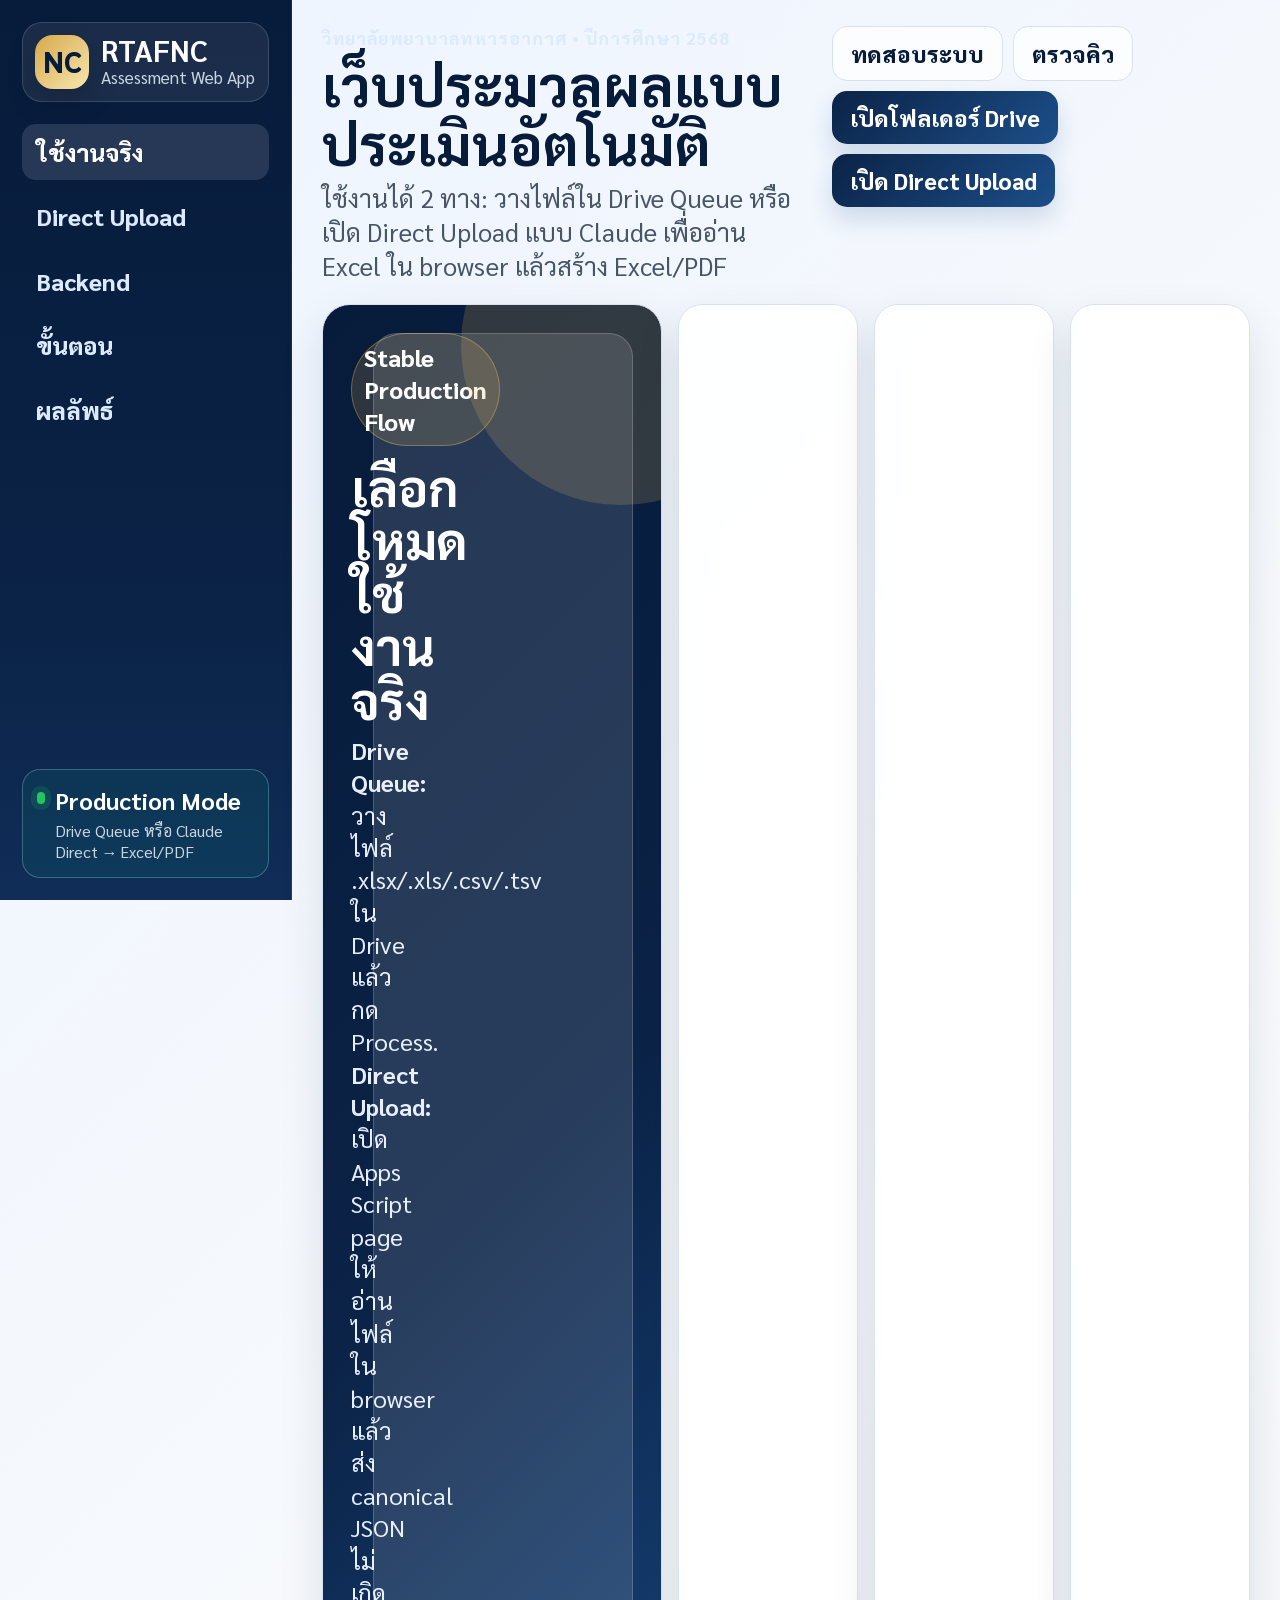
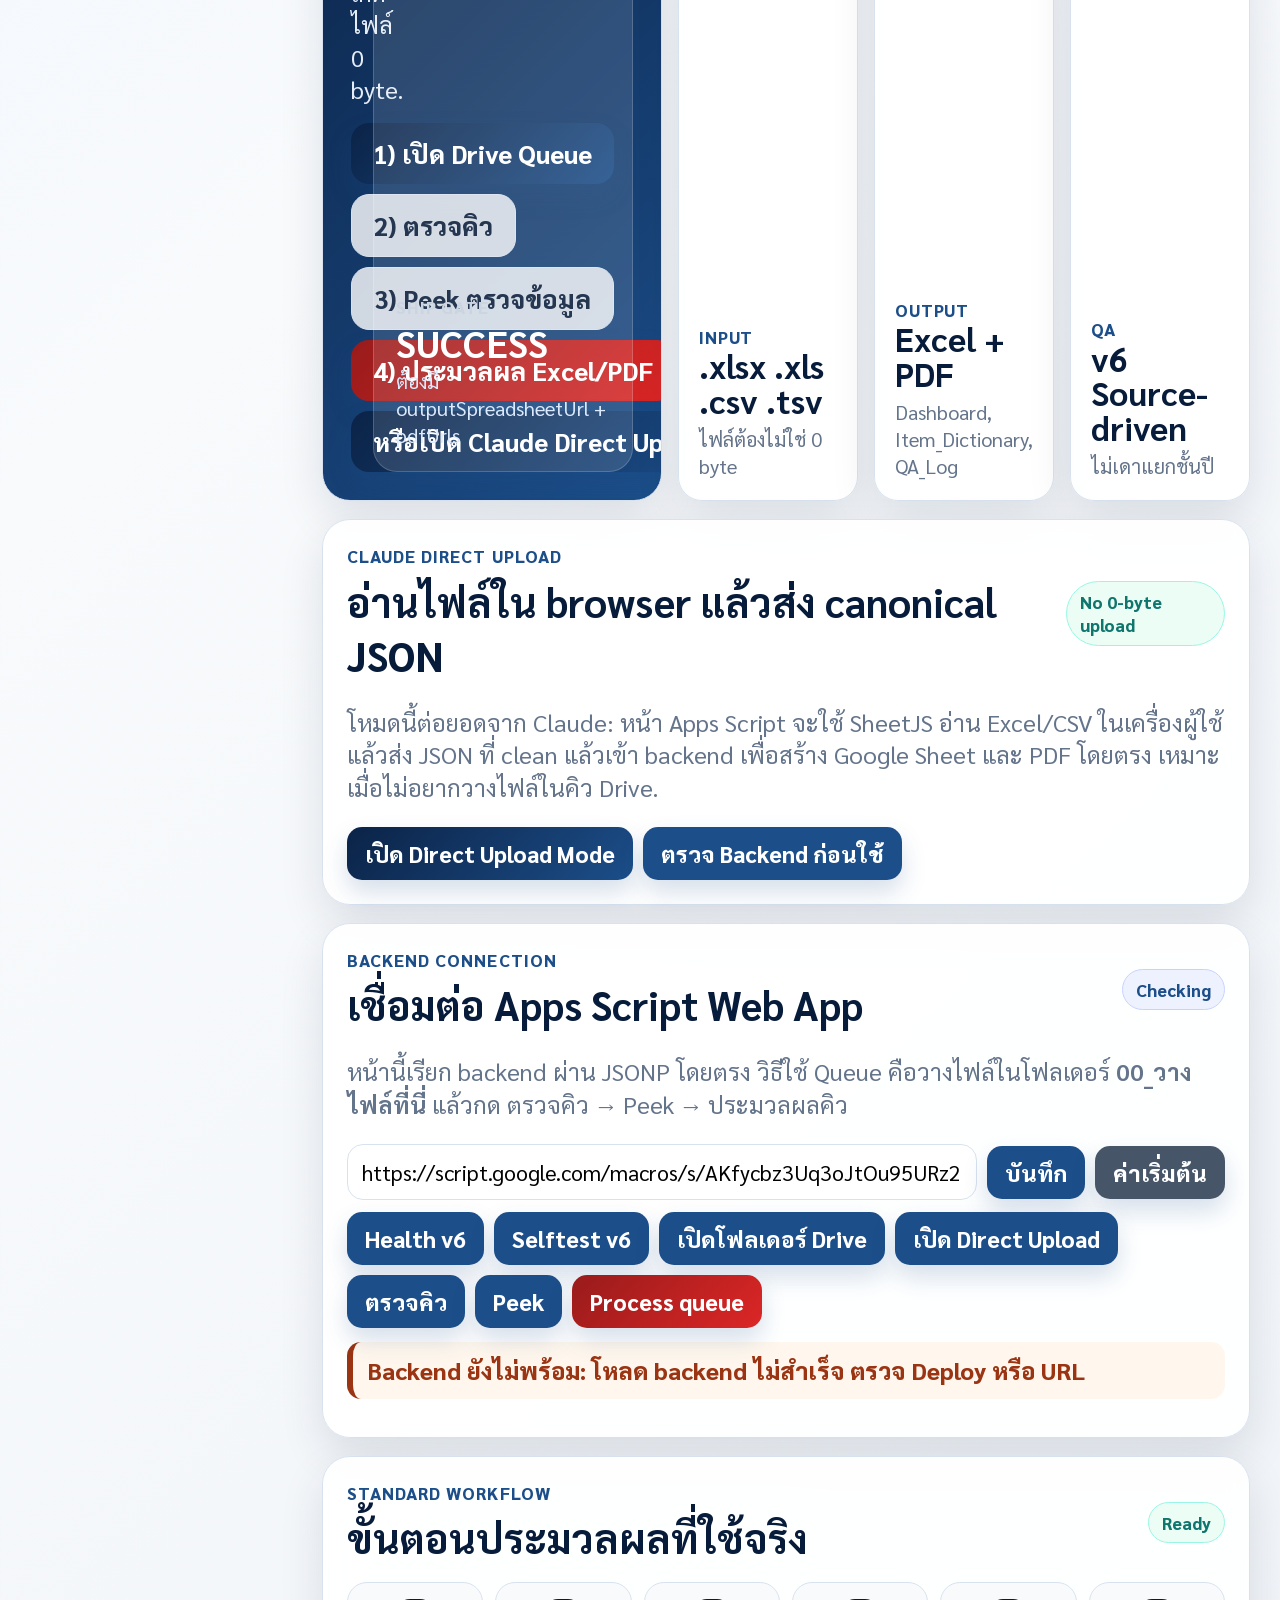
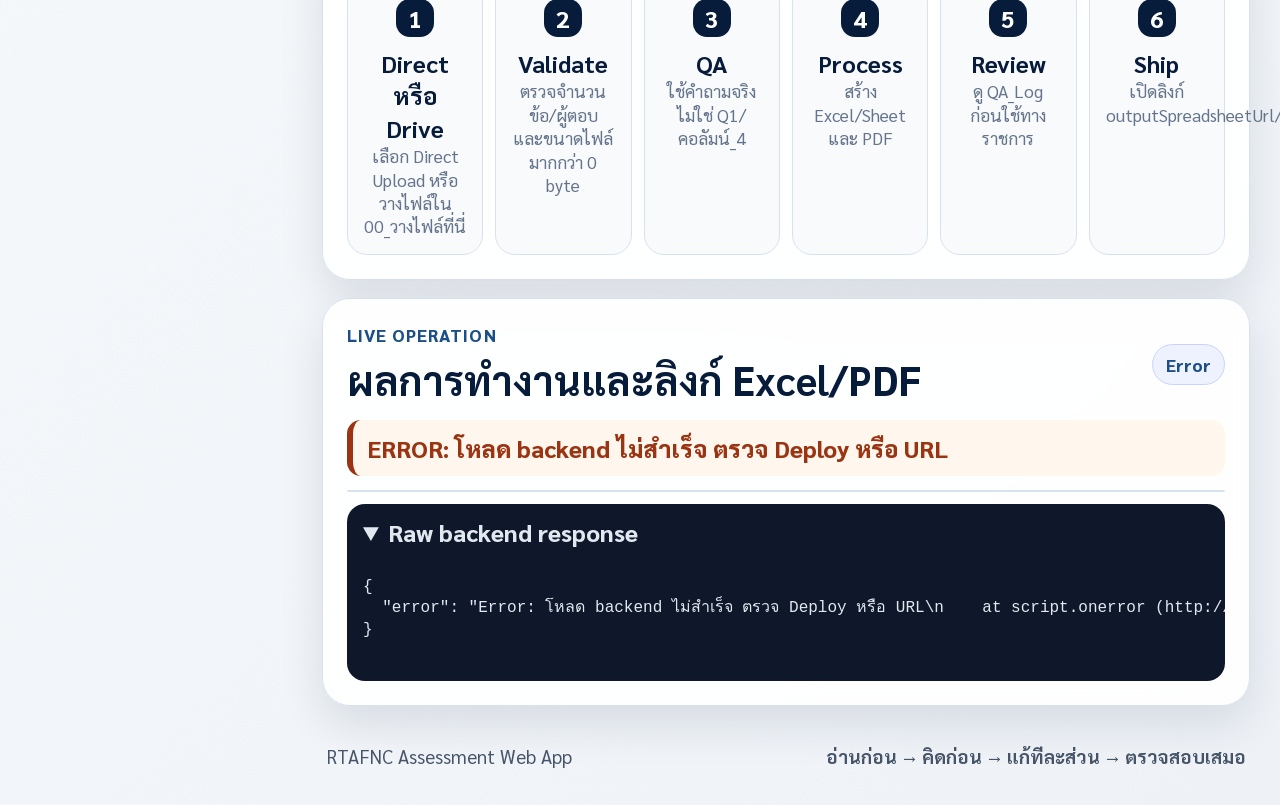
==== commit 2c691cc0: "Add Claude direct upload entry point to production web app" ====
--- a/index.html
+++ b/index.html
@@ -19,6 +19,7 @@
       </div>
       <nav>
         <a href="#command" class="active">ใช้งานจริง</a>
+        <a href="#direct">Direct Upload</a>
         <a href="#connection">Backend</a>
         <a href="#workflow">ขั้นตอน</a>
         <a href="#results">ผลลัพธ์</a>
@@ -26,8 +27,8 @@
       <div class="sidebar-note">
         <span class="dot"></span>
         <div>
-          <b>Production Queue Mode</b>
-          <p>วางไฟล์ใน Drive → Process → Excel/PDF</p>
+          <b>Production Mode</b>
+          <p>Drive Queue หรือ Claude Direct → Excel/PDF</p>
         </div>
       </div>
     </aside>
@@ -37,12 +38,13 @@
         <div>
           <p class="eyebrow">วิทยาลัยพยาบาลทหารอากาศ • ปีการศึกษา 2568</p>
           <h1>เว็บประมวลผลแบบประเมินอัตโนมัติ</h1>
-          <p class="lead">ใช้งานด้วยวิธีที่เสถียรที่สุด: วางไฟล์ดิบใน Google Drive แล้วให้ระบบสร้าง Excel/PDF จากคิว</p>
+          <p class="lead">ใช้งานได้ 2 ทาง: วางไฟล์ใน Drive Queue หรือเปิด Direct Upload แบบ Claude เพื่ออ่าน Excel ใน browser แล้วสร้าง Excel/PDF</p>
         </div>
         <div class="topbar-actions">
           <button class="ghost" onclick="selfTest()">ทดสอบระบบ</button>
           <button class="ghost" onclick="listFiles()">ตรวจคิว</button>
           <button class="primary" onclick="openUploadSystem()">เปิดโฟลเดอร์ Drive</button>
+          <button class="primary" onclick="openDirectUpload()">เปิด Direct Upload</button>
         </div>
       </header>
 
@@ -50,13 +52,14 @@
         <article class="hero-card main-hero">
           <div class="hero-content">
             <span class="system-chip">Stable Production Flow</span>
-            <h2>วางไฟล์จริงใน Drive แล้วกด Process</h2>
-            <p>ปิดการอัปโหลดผ่านฟอร์มเดิมแล้ว เพราะเคยเกิดไฟล์ 0 byte ให้ใช้การวางไฟล์ .xlsx/.xls/.csv/.tsv ในโฟลเดอร์ Drive โดยตรง</p>
+            <h2>เลือกโหมดใช้งานจริง</h2>
+            <p><b>Drive Queue:</b> วางไฟล์ .xlsx/.xls/.csv/.tsv ใน Drive แล้วกด Process. <b>Direct Upload:</b> เปิด Apps Script page ให้อ่านไฟล์ใน browser แล้วส่ง canonical JSON ไม่เกิดไฟล์ 0 byte.</p>
             <div class="hero-actions">
-              <button class="primary big" onclick="openUploadSystem()">1) เปิด Drive เพื่อวางไฟล์</button>
+              <button class="primary big" onclick="openUploadSystem()">1) เปิด Drive Queue</button>
               <button class="ghost big" onclick="listFiles()">2) ตรวจคิว</button>
               <button class="ghost big" onclick="peekQueue()">3) Peek ตรวจข้อมูล</button>
               <button class="danger big" onclick="processFiles()">4) ประมวลผล Excel/PDF</button>
+              <button class="primary big" onclick="openDirectUpload()">หรือเปิด Claude Direct Upload</button>
             </div>
           </div>
           <div class="hero-metric">
@@ -83,6 +86,21 @@
         </article>
       </section>
 
+      <section id="direct" class="panel connection-panel">
+        <div class="panel-header">
+          <div>
+            <p class="eyebrow dark">Claude Direct Upload</p>
+            <h2>อ่านไฟล์ใน browser แล้วส่ง canonical JSON</h2>
+          </div>
+          <span class="pill green">No 0-byte upload</span>
+        </div>
+        <p class="muted">โหมดนี้ต่อยอดจาก Claude: หน้า Apps Script จะใช้ SheetJS อ่าน Excel/CSV ในเครื่องผู้ใช้ แล้วส่ง JSON ที่ clean แล้วเข้า backend เพื่อสร้าง Google Sheet และ PDF โดยตรง เหมาะเมื่อไม่อยากวางไฟล์ในคิว Drive.</p>
+        <div class="action-strip">
+          <button class="primary" onclick="openDirectUpload()">เปิด Direct Upload Mode</button>
+          <button onclick="healthCheck()">ตรวจ Backend ก่อนใช้</button>
+        </div>
+      </section>
+
       <section id="connection" class="panel connection-panel">
         <div class="panel-header">
           <div>
@@ -91,7 +109,7 @@
           </div>
           <span class="pill" id="connectionPill">Checking</span>
         </div>
-        <p class="muted">หน้านี้เรียก backend ผ่าน JSONP โดยตรง วิธีใช้จริงคือวางไฟล์ในโฟลเดอร์ <b>00_วางไฟล์ที่นี่</b> แล้วกด ตรวจคิว → Peek → ประมวลผลคิว</p>
+        <p class="muted">หน้านี้เรียก backend ผ่าน JSONP โดยตรง วิธีใช้ Queue คือวางไฟล์ในโฟลเดอร์ <b>00_วางไฟล์ที่นี่</b> แล้วกด ตรวจคิว → Peek → ประมวลผลคิว</p>
         <div class="url-row">
           <input id="gasUrl" placeholder="https://script.google.com/macros/s/xxxxx/exec" />
           <button onclick="saveBackendUrl()">บันทึก</button>
@@ -101,6 +119,7 @@
           <button onclick="healthCheck()">Health v6</button>
           <button onclick="selfTest()">Selftest v6</button>
           <button onclick="openUploadSystem()">เปิดโฟลเดอร์ Drive</button>
+          <button onclick="openDirectUpload()">เปิด Direct Upload</button>
           <button onclick="listFiles()">ตรวจคิว</button>
           <button onclick="peekQueue()">Peek</button>
           <button class="danger" onclick="processFiles()">Process queue</button>
@@ -117,11 +136,11 @@
           <span class="pill green">Ready</span>
         </div>
         <div class="timeline">
-          <div><i>1</i><b>Drive</b><span>วางไฟล์ดิบจริงใน 00_วางไฟล์ที่นี่</span></div>
-          <div><i>2</i><b>List</b><span>ตรวจว่าขนาดไฟล์มากกว่า 0 byte</span></div>
-          <div><i>3</i><b>Peek</b><span>ตรวจจำนวนข้อและผู้ตอบ</span></div>
+          <div><i>1</i><b>Direct หรือ Drive</b><span>เลือก Direct Upload หรือวางไฟล์ใน 00_วางไฟล์ที่นี่</span></div>
+          <div><i>2</i><b>Validate</b><span>ตรวจจำนวนข้อ/ผู้ตอบ และขนาดไฟล์มากกว่า 0 byte</span></div>
+          <div><i>3</i><b>QA</b><span>ใช้คำถามจริง ไม่ใช่ Q1/คอลัมน์_4</span></div>
           <div><i>4</i><b>Process</b><span>สร้าง Excel/Sheet และ PDF</span></div>
-          <div><i>5</i><b>QA</b><span>ดู QA_Log ก่อนใช้ทางราชการ</span></div>
+          <div><i>5</i><b>Review</b><span>ดู QA_Log ก่อนใช้ทางราชการ</span></div>
           <div><i>6</i><b>Ship</b><span>เปิดลิงก์ outputSpreadsheetUrl/pdfUrls</span></div>
         </div>
       </section>
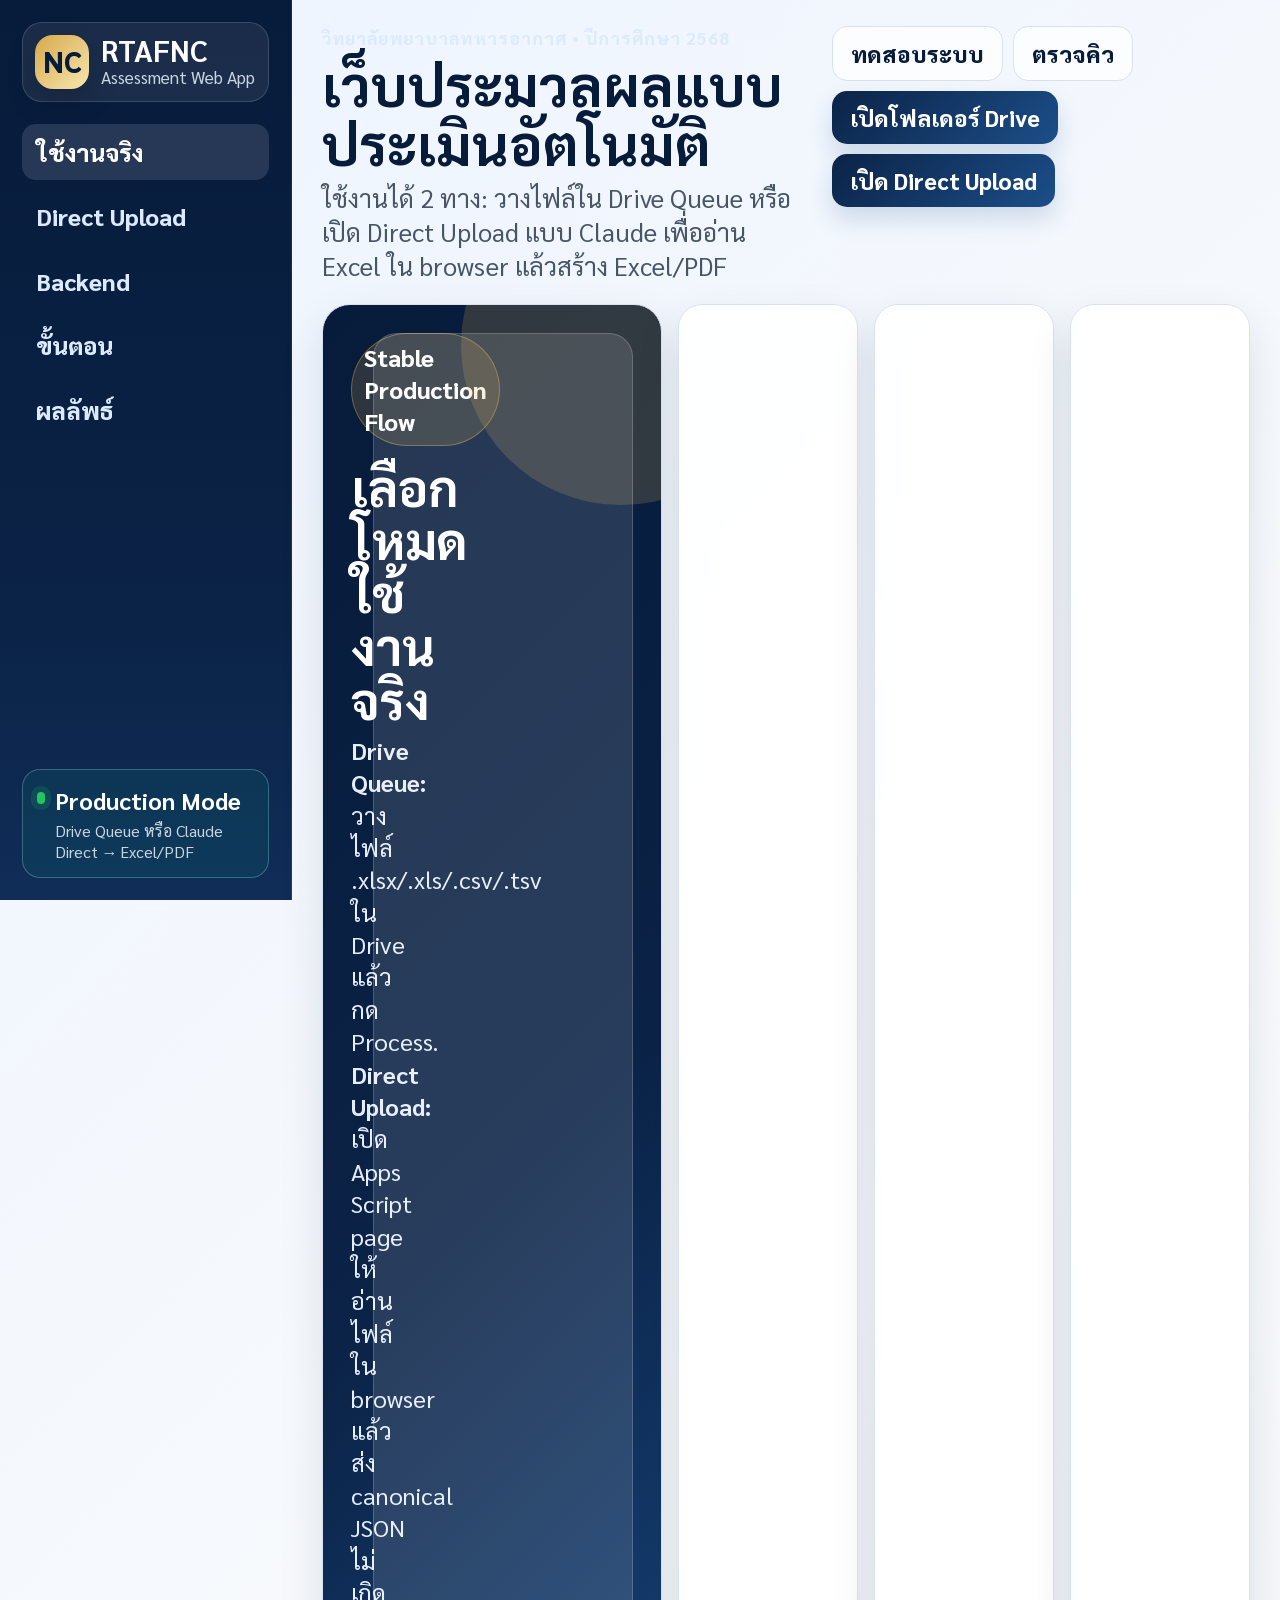
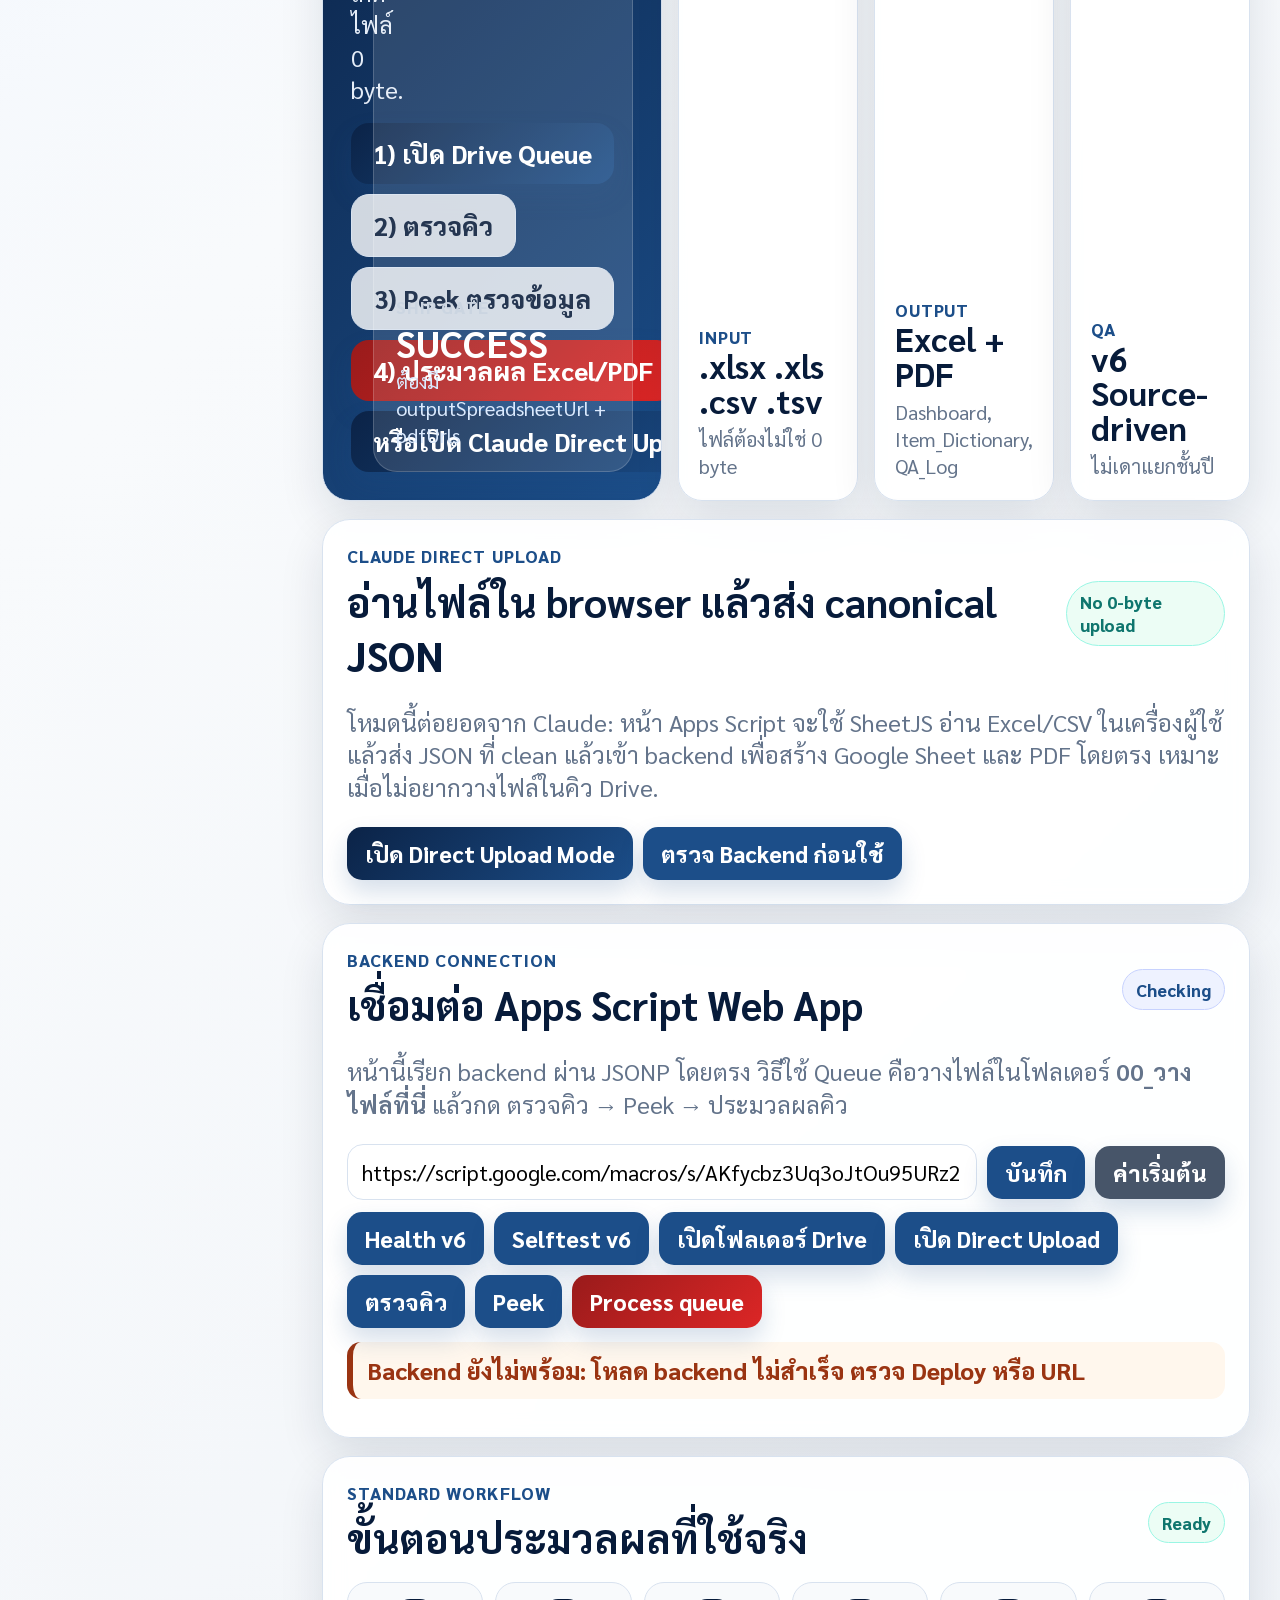
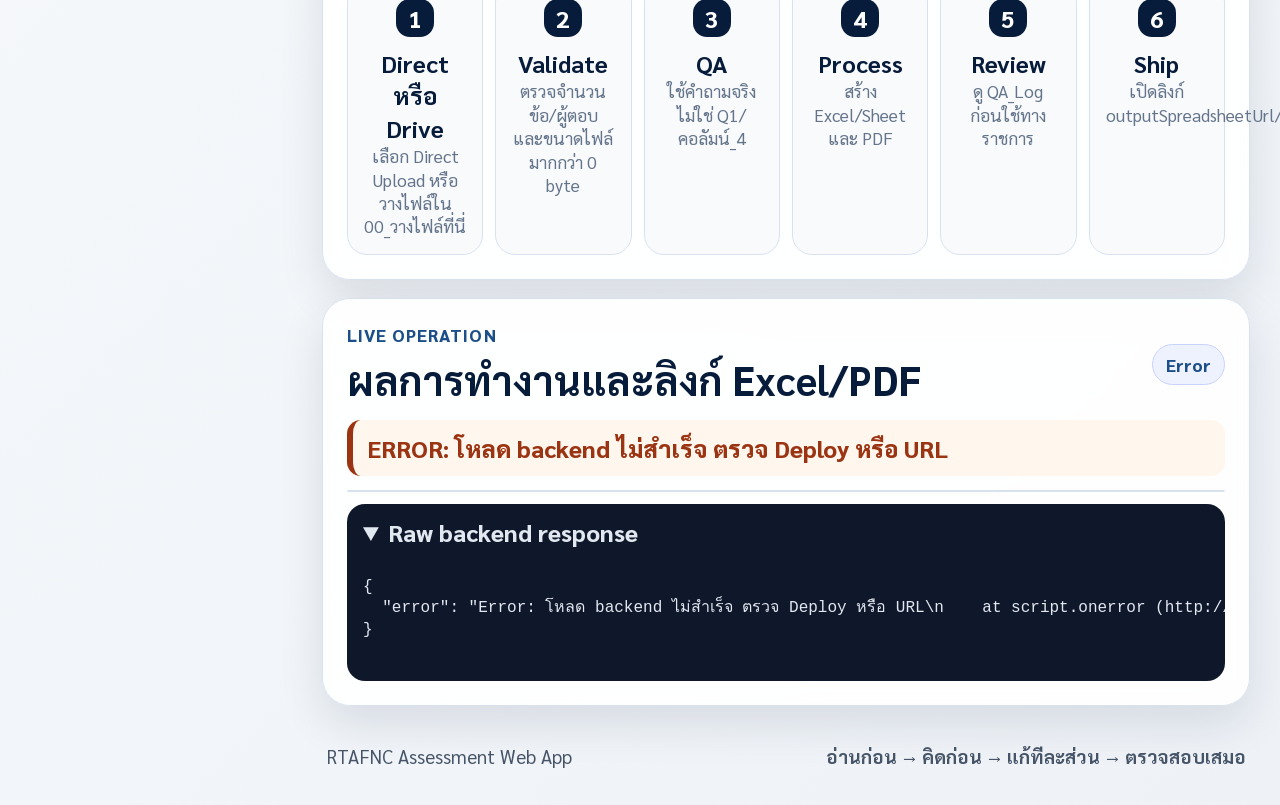
==== commit cfefb334: "Add inline direct upload launcher for Claude mode" ====
--- a/index.html
+++ b/index.html
@@ -167,6 +167,7 @@
       </footer>
     </main>
   </div>
+  <script>function openDirectUpload(){var u=(localStorage.getItem('RTAFNC_GAS_WEB_APP_URL')||'https://script.google.com/macros/s/AKfycbz3Uq3oJtOu95URz2HfcgdPnoRYPdaJfFoRi1Eh9-9sRkTx-_iEODKFNN903N0BcVQq/exec');window.open(u,'_blank','noopener');}</script>
   <script src="assets/app.js"></script>
 </body>
 </html>
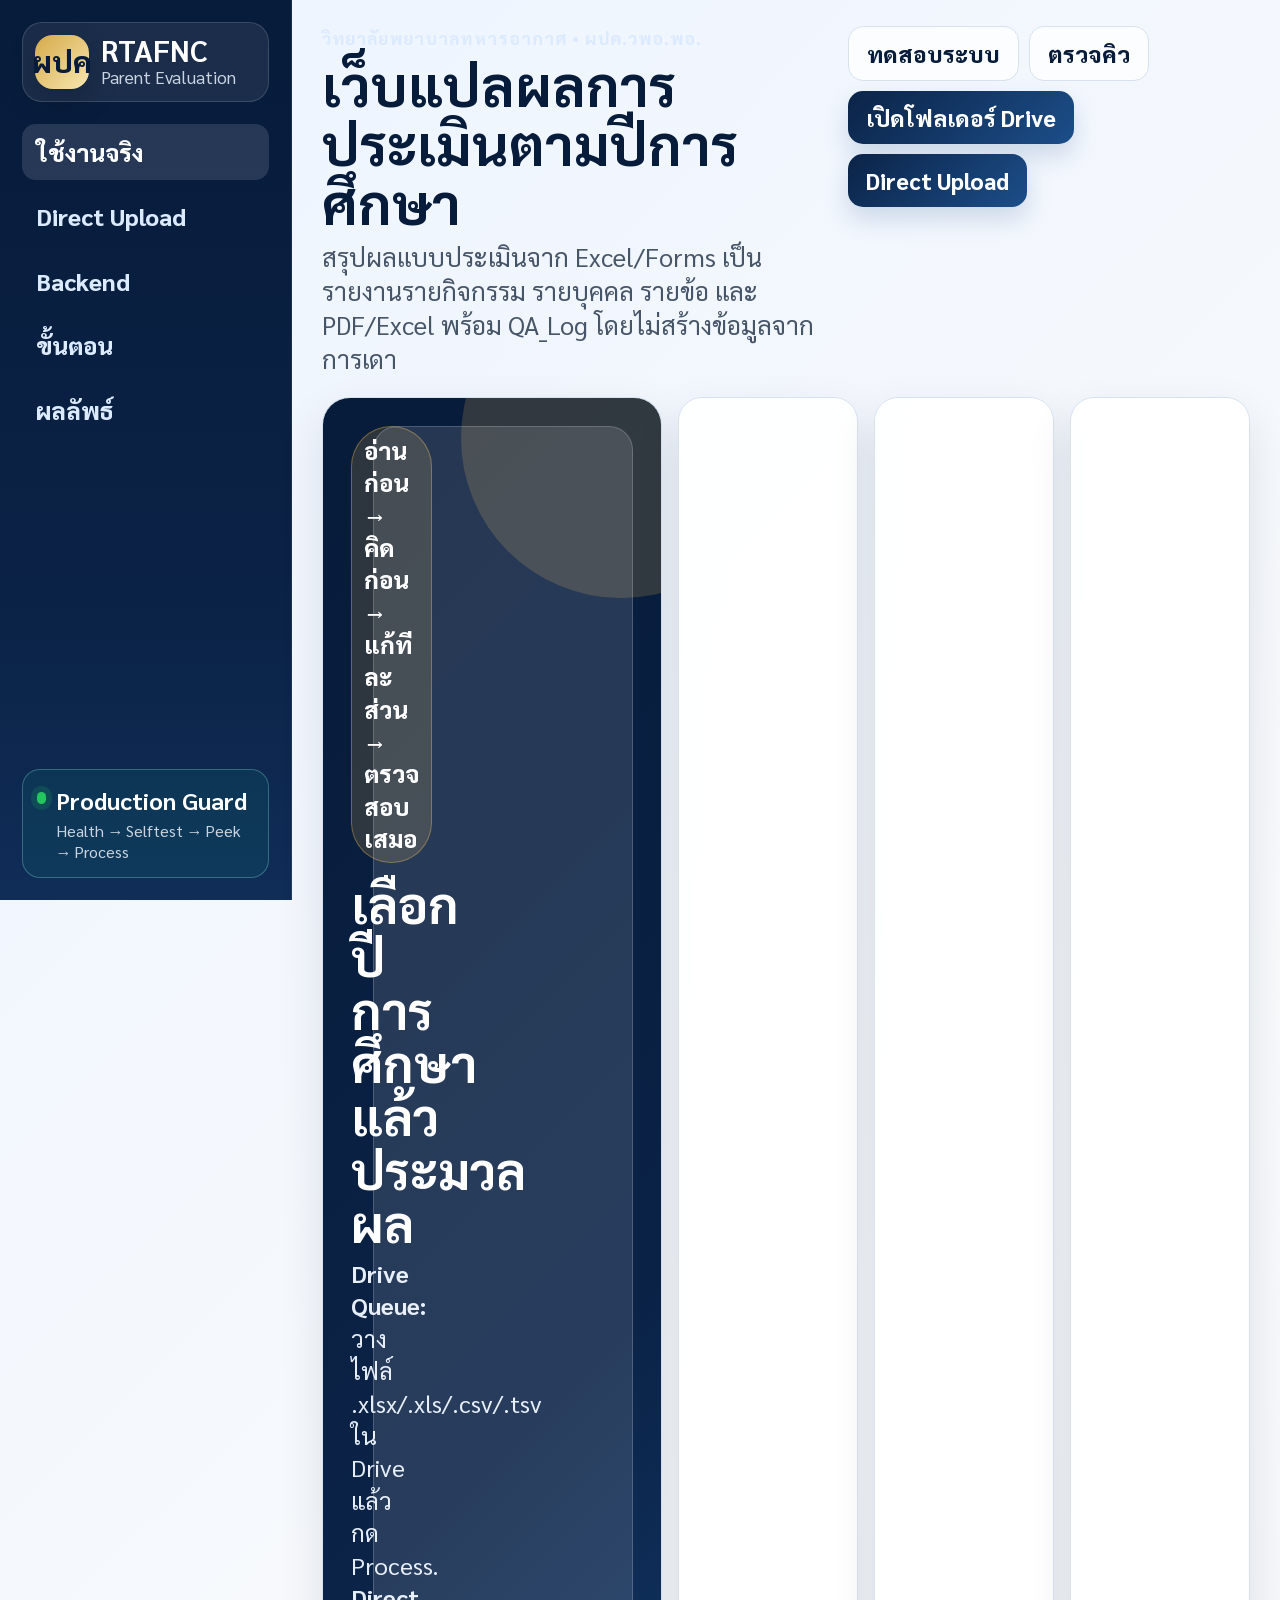
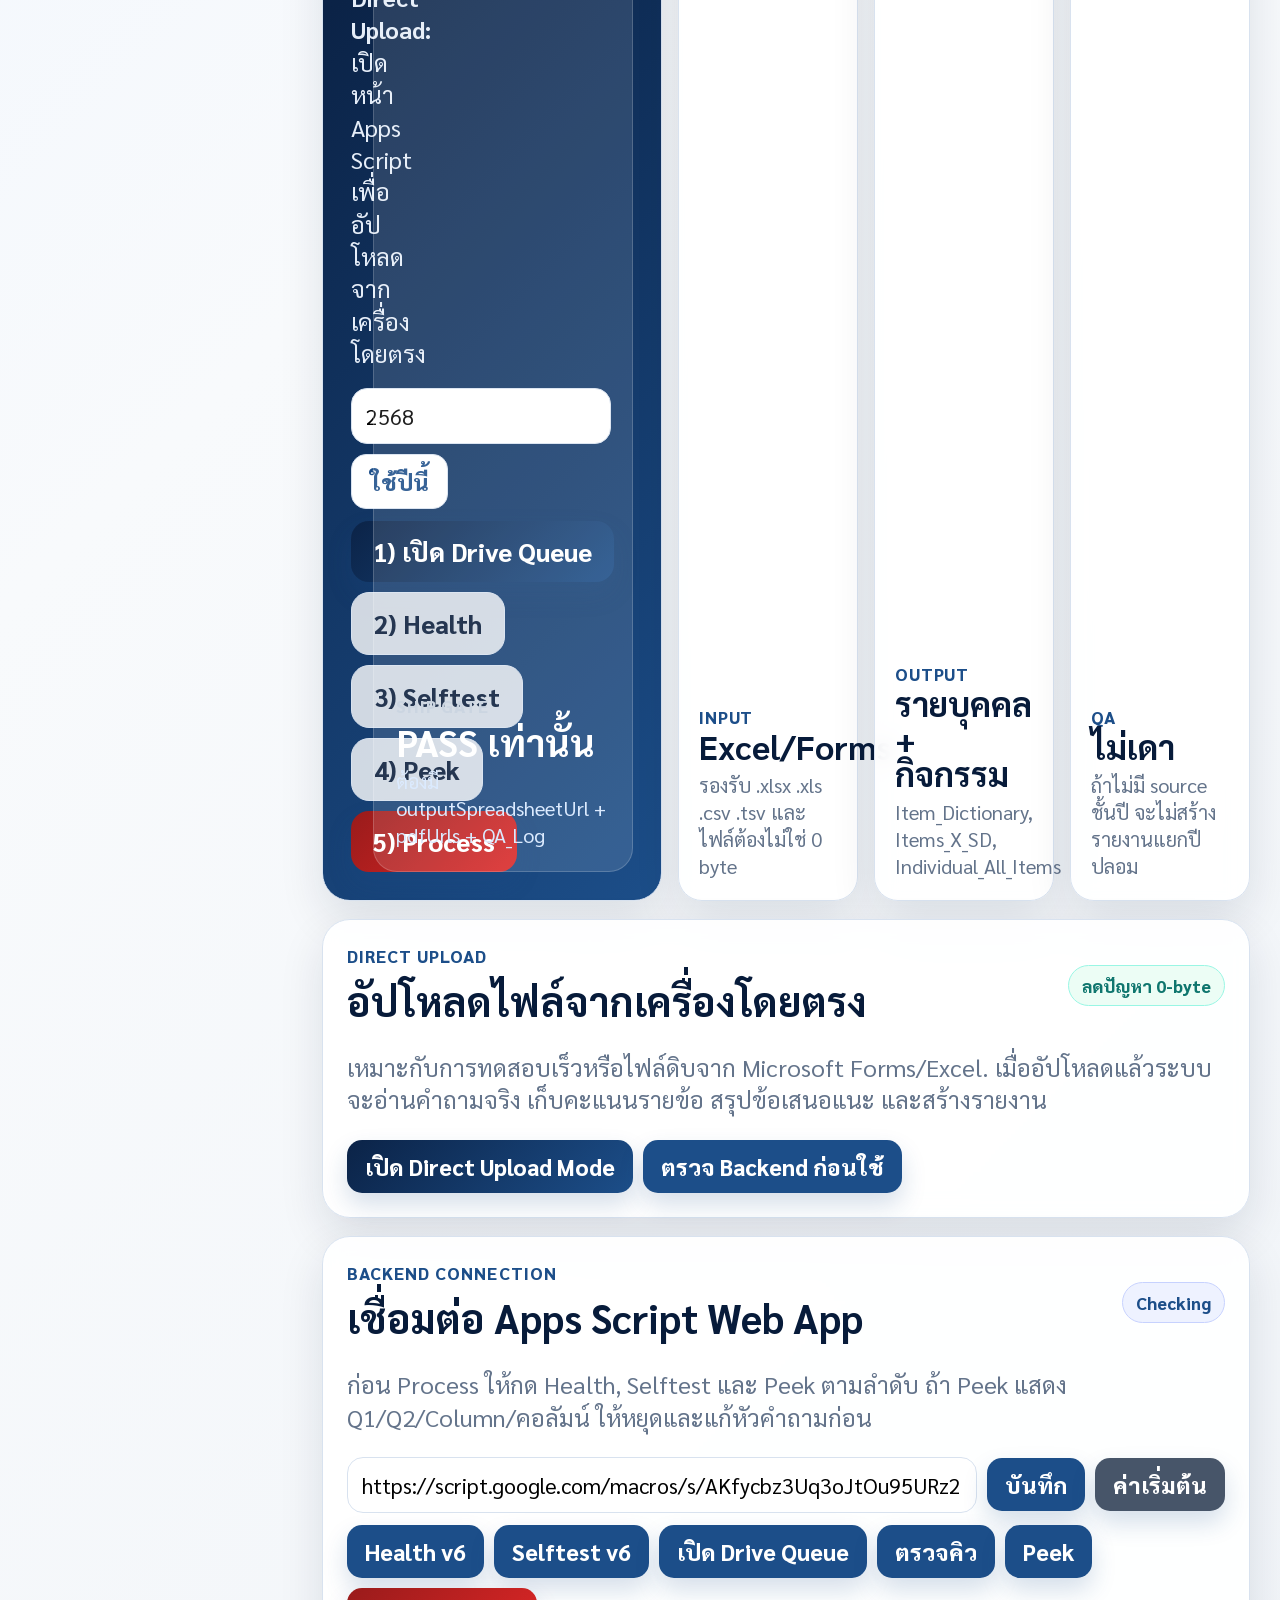
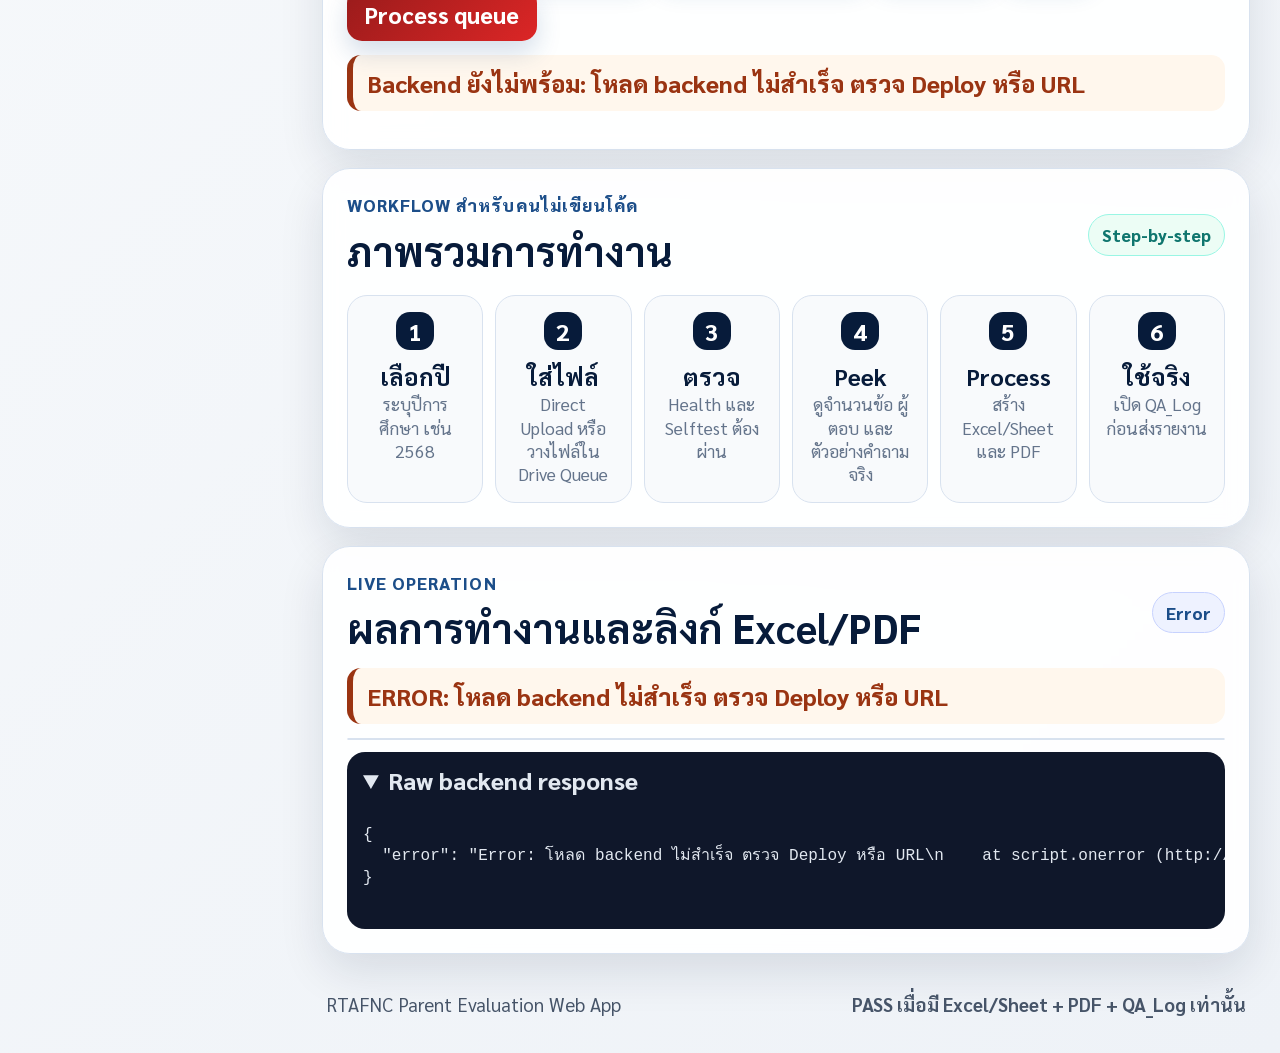
==== commit 23fad75d: "Update homepage for parent evaluation workflow" ====
--- a/index.html
+++ b/index.html
@@ -4,17 +4,17 @@
   <meta charset="utf-8" />
   <meta name="viewport" content="width=device-width, initial-scale=1" />
   <meta name="theme-color" content="#071b3a" />
-  <title>RTAFNC Assessment Web App</title>
+  <title>แปลผลการประเมิน ผปค.วพอ.พอ.</title>
   <link rel="stylesheet" href="assets/styles.css" />
 </head>
 <body>
   <div class="app-shell">
     <aside class="sidebar">
       <div class="brand-block">
-        <div class="brand-mark">NC</div>
+        <div class="brand-mark">ผปค</div>
         <div>
           <strong>RTAFNC</strong>
-          <span>Assessment Web App</span>
+          <span>Parent Evaluation</span>
         </div>
       </div>
       <nav>
@@ -27,8 +27,8 @@
       <div class="sidebar-note">
         <span class="dot"></span>
         <div>
-          <b>Production Mode</b>
-          <p>Drive Queue หรือ Claude Direct → Excel/PDF</p>
+          <b>Production Guard</b>
+          <p>Health → Selftest → Peek → Process</p>
         </div>
       </div>
     </aside>
@@ -36,65 +36,69 @@
     <main class="workspace">
       <header class="topbar">
         <div>
-          <p class="eyebrow">วิทยาลัยพยาบาลทหารอากาศ • ปีการศึกษา 2568</p>
-          <h1>เว็บประมวลผลแบบประเมินอัตโนมัติ</h1>
-          <p class="lead">ใช้งานได้ 2 ทาง: วางไฟล์ใน Drive Queue หรือเปิด Direct Upload แบบ Claude เพื่ออ่าน Excel ใน browser แล้วสร้าง Excel/PDF</p>
+          <p class="eyebrow">วิทยาลัยพยาบาลทหารอากาศ • ผปค.วพอ.พอ.</p>
+          <h1>เว็บแปลผลการประเมินตามปีการศึกษา</h1>
+          <p class="lead">สรุปผลแบบประเมินจาก Excel/Forms เป็นรายงานรายกิจกรรม รายบุคคล รายข้อ และ PDF/Excel พร้อม QA_Log โดยไม่สร้างข้อมูลจากการเดา</p>
         </div>
         <div class="topbar-actions">
           <button class="ghost" onclick="selfTest()">ทดสอบระบบ</button>
           <button class="ghost" onclick="listFiles()">ตรวจคิว</button>
           <button class="primary" onclick="openUploadSystem()">เปิดโฟลเดอร์ Drive</button>
-          <button class="primary" onclick="openDirectUpload()">เปิด Direct Upload</button>
+          <button class="primary" onclick="openDirectUpload()">Direct Upload</button>
         </div>
       </header>
 
       <section id="command" class="hero-grid">
         <article class="hero-card main-hero">
           <div class="hero-content">
-            <span class="system-chip">Stable Production Flow</span>
-            <h2>เลือกโหมดใช้งานจริง</h2>
-            <p><b>Drive Queue:</b> วางไฟล์ .xlsx/.xls/.csv/.tsv ใน Drive แล้วกด Process. <b>Direct Upload:</b> เปิด Apps Script page ให้อ่านไฟล์ใน browser แล้วส่ง canonical JSON ไม่เกิดไฟล์ 0 byte.</p>
+            <span class="system-chip">อ่านก่อน → คิดก่อน → แก้ทีละส่วน → ตรวจสอบเสมอ</span>
+            <h2>เลือกปีการศึกษา แล้วประมวลผล</h2>
+            <p><b>Drive Queue:</b> วางไฟล์ .xlsx/.xls/.csv/.tsv ใน Drive แล้วกด Process. <b>Direct Upload:</b> เปิดหน้า Apps Script เพื่ออัปโหลดจากเครื่องโดยตรง</p>
+            <div class="url-row" style="margin-bottom:12px">
+              <input id="academicYear" placeholder="ปีการศึกษา เช่น 2568" maxlength="4" />
+              <button class="ghost navy" onclick="healthCheck()">ใช้ปีนี้</button>
+            </div>
             <div class="hero-actions">
               <button class="primary big" onclick="openUploadSystem()">1) เปิด Drive Queue</button>
-              <button class="ghost big" onclick="listFiles()">2) ตรวจคิว</button>
-              <button class="ghost big" onclick="peekQueue()">3) Peek ตรวจข้อมูล</button>
-              <button class="danger big" onclick="processFiles()">4) ประมวลผล Excel/PDF</button>
-              <button class="primary big" onclick="openDirectUpload()">หรือเปิด Claude Direct Upload</button>
+              <button class="ghost big" onclick="healthCheck()">2) Health</button>
+              <button class="ghost big" onclick="selfTest()">3) Selftest</button>
+              <button class="ghost big" onclick="peekQueue()">4) Peek</button>
+              <button class="danger big" onclick="processFiles()">5) Process</button>
             </div>
           </div>
           <div class="hero-metric">
             <span>Ship Gate</span>
-            <b>SUCCESS</b>
-            <small>ต้องมี outputSpreadsheetUrl + pdfUrls</small>
+            <b>PASS เท่านั้น</b>
+            <small>ต้องมี outputSpreadsheetUrl + pdfUrls + QA_Log</small>
           </div>
         </article>
 
         <article class="metric-card">
           <span class="metric-label">Input</span>
-          <strong>.xlsx .xls .csv .tsv</strong>
-          <p>ไฟล์ต้องไม่ใช่ 0 byte</p>
+          <strong>Excel/Forms</strong>
+          <p>รองรับ .xlsx .xls .csv .tsv และไฟล์ต้องไม่ใช่ 0 byte</p>
         </article>
         <article class="metric-card">
           <span class="metric-label">Output</span>
-          <strong>Excel + PDF</strong>
-          <p>Dashboard, Item_Dictionary, QA_Log</p>
+          <strong>รายบุคคล + กิจกรรม</strong>
+          <p>Item_Dictionary, Items_X_SD, Individual_All_Items</p>
         </article>
         <article class="metric-card">
           <span class="metric-label">QA</span>
-          <strong>v6 Source-driven</strong>
-          <p>ไม่เดาแยกชั้นปี</p>
+          <strong>ไม่เดา</strong>
+          <p>ถ้าไม่มี source ชั้นปี จะไม่สร้างรายงานแยกปีปลอม</p>
         </article>
       </section>
 
       <section id="direct" class="panel connection-panel">
         <div class="panel-header">
           <div>
-            <p class="eyebrow dark">Claude Direct Upload</p>
-            <h2>อ่านไฟล์ใน browser แล้วส่ง canonical JSON</h2>
+            <p class="eyebrow dark">Direct Upload</p>
+            <h2>อัปโหลดไฟล์จากเครื่องโดยตรง</h2>
           </div>
-          <span class="pill green">No 0-byte upload</span>
+          <span class="pill green">ลดปัญหา 0-byte</span>
         </div>
-        <p class="muted">โหมดนี้ต่อยอดจาก Claude: หน้า Apps Script จะใช้ SheetJS อ่าน Excel/CSV ในเครื่องผู้ใช้ แล้วส่ง JSON ที่ clean แล้วเข้า backend เพื่อสร้าง Google Sheet และ PDF โดยตรง เหมาะเมื่อไม่อยากวางไฟล์ในคิว Drive.</p>
+        <p class="muted">เหมาะกับการทดสอบเร็วหรือไฟล์ดิบจาก Microsoft Forms/Excel. เมื่ออัปโหลดแล้วระบบจะอ่านคำถามจริง เก็บคะแนนรายข้อ สรุปข้อเสนอแนะ และสร้างรายงาน</p>
         <div class="action-strip">
           <button class="primary" onclick="openDirectUpload()">เปิด Direct Upload Mode</button>
           <button onclick="healthCheck()">ตรวจ Backend ก่อนใช้</button>
@@ -109,7 +113,7 @@
           </div>
           <span class="pill" id="connectionPill">Checking</span>
         </div>
-        <p class="muted">หน้านี้เรียก backend ผ่าน JSONP โดยตรง วิธีใช้ Queue คือวางไฟล์ในโฟลเดอร์ <b>00_วางไฟล์ที่นี่</b> แล้วกด ตรวจคิว → Peek → ประมวลผลคิว</p>
+        <p class="muted">ก่อน Process ให้กด Health, Selftest และ Peek ตามลำดับ ถ้า Peek แสดง Q1/Q2/Column/คอลัมน์ ให้หยุดและแก้หัวคำถามก่อน</p>
         <div class="url-row">
           <input id="gasUrl" placeholder="https://script.google.com/macros/s/xxxxx/exec" />
           <button onclick="saveBackendUrl()">บันทึก</button>
@@ -118,8 +122,7 @@
         <div class="action-strip">
           <button onclick="healthCheck()">Health v6</button>
           <button onclick="selfTest()">Selftest v6</button>
-          <button onclick="openUploadSystem()">เปิดโฟลเดอร์ Drive</button>
-          <button onclick="openDirectUpload()">เปิด Direct Upload</button>
+          <button onclick="openUploadSystem()">เปิด Drive Queue</button>
           <button onclick="listFiles()">ตรวจคิว</button>
           <button onclick="peekQueue()">Peek</button>
           <button class="danger" onclick="processFiles()">Process queue</button>
@@ -130,18 +133,18 @@
       <section id="workflow" class="panel">
         <div class="panel-header">
           <div>
-            <p class="eyebrow dark">Standard Workflow</p>
-            <h2>ขั้นตอนประมวลผลที่ใช้จริง</h2>
+            <p class="eyebrow dark">Workflow สำหรับคนไม่เขียนโค้ด</p>
+            <h2>ภาพรวมการทำงาน</h2>
           </div>
-          <span class="pill green">Ready</span>
+          <span class="pill green">Step-by-step</span>
         </div>
         <div class="timeline">
-          <div><i>1</i><b>Direct หรือ Drive</b><span>เลือก Direct Upload หรือวางไฟล์ใน 00_วางไฟล์ที่นี่</span></div>
-          <div><i>2</i><b>Validate</b><span>ตรวจจำนวนข้อ/ผู้ตอบ และขนาดไฟล์มากกว่า 0 byte</span></div>
-          <div><i>3</i><b>QA</b><span>ใช้คำถามจริง ไม่ใช่ Q1/คอลัมน์_4</span></div>
-          <div><i>4</i><b>Process</b><span>สร้าง Excel/Sheet และ PDF</span></div>
-          <div><i>5</i><b>Review</b><span>ดู QA_Log ก่อนใช้ทางราชการ</span></div>
-          <div><i>6</i><b>Ship</b><span>เปิดลิงก์ outputSpreadsheetUrl/pdfUrls</span></div>
+          <div><i>1</i><b>เลือกปี</b><span>ระบุปีการศึกษา เช่น 2568</span></div>
+          <div><i>2</i><b>ใส่ไฟล์</b><span>Direct Upload หรือวางไฟล์ใน Drive Queue</span></div>
+          <div><i>3</i><b>ตรวจ</b><span>Health และ Selftest ต้องผ่าน</span></div>
+          <div><i>4</i><b>Peek</b><span>ดูจำนวนข้อ ผู้ตอบ และตัวอย่างคำถามจริง</span></div>
+          <div><i>5</i><b>Process</b><span>สร้าง Excel/Sheet และ PDF</span></div>
+          <div><i>6</i><b>ใช้จริง</b><span>เปิด QA_Log ก่อนส่งรายงาน</span></div>
         </div>
       </section>
 
@@ -162,8 +165,8 @@
       </section>
 
       <footer>
-        <span>RTAFNC Assessment Web App</span>
-        <b>อ่านก่อน → คิดก่อน → แก้ทีละส่วน → ตรวจสอบเสมอ</b>
+        <span>RTAFNC Parent Evaluation Web App</span>
+        <b>PASS เมื่อมี Excel/Sheet + PDF + QA_Log เท่านั้น</b>
       </footer>
     </main>
   </div>
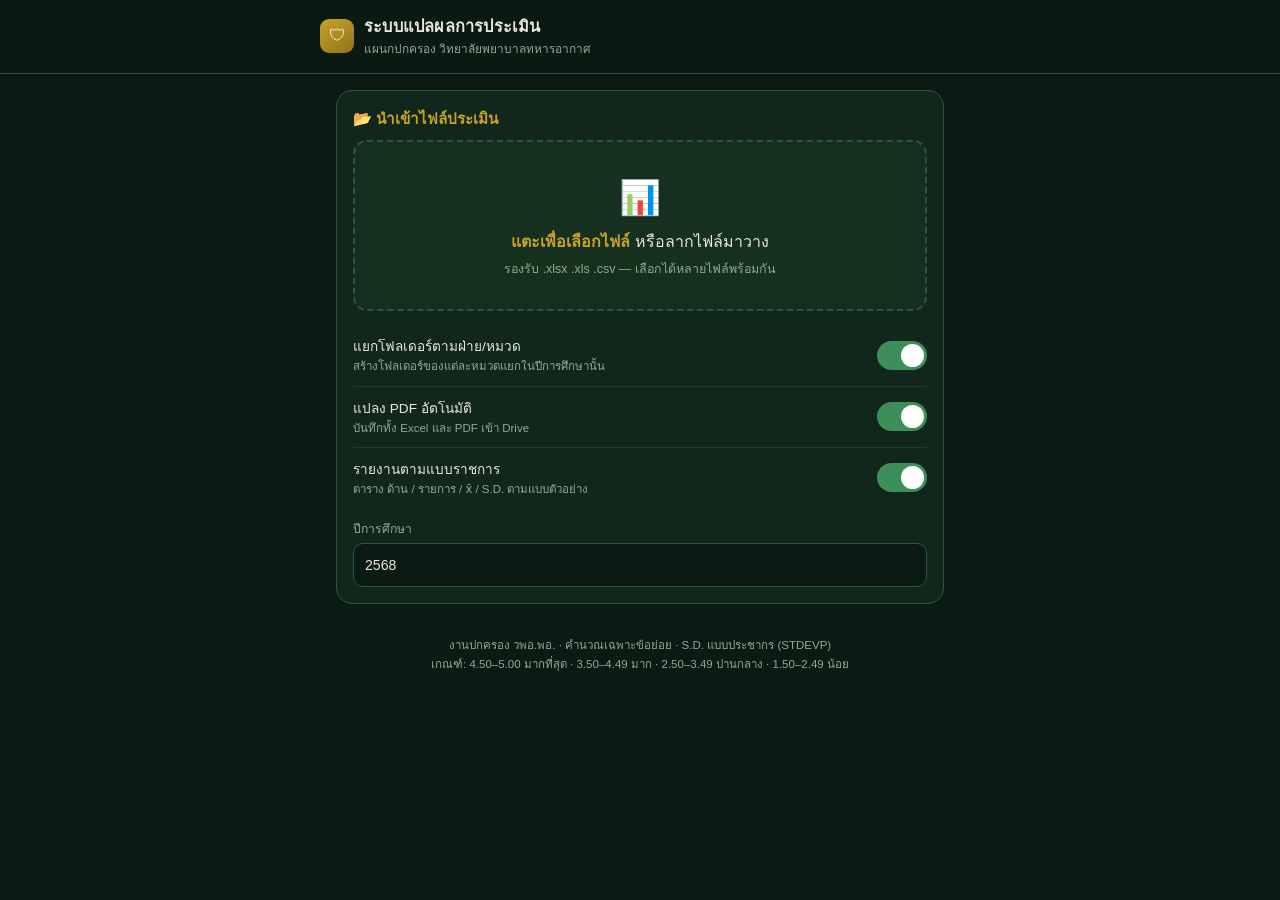
==== commit 3767df34: "Add files via upload" ====
--- a/index.html
+++ b/index.html
@@ -1,176 +1,936 @@
-<!doctype html>
+<!DOCTYPE html>
 <html lang="th">
 <head>
-  <meta charset="utf-8" />
-  <meta name="viewport" content="width=device-width, initial-scale=1" />
-  <meta name="theme-color" content="#071b3a" />
-  <title>แปลผลการประเมิน ผปค.วพอ.พอ.</title>
-  <link rel="stylesheet" href="assets/styles.css" />
+<meta charset="UTF-8">
+<meta name="viewport" content="width=device-width, initial-scale=1.0, viewport-fit=cover">
+<meta name="theme-color" content="#0B1A12">
+<title>ระบบแปลผลการประเมิน — แผนกปกครอง วพอ.พอ.</title>
+<style>
+:root{
+  --bg:#0B1A12; --card:#12271B; --card2:#16301F; --line:#2C5545;
+  --gold:#C9A227; --gold-dim:#8F7418; --txt:#E8E6DF; --dim:#93A79A;
+  --brick:#A6402D; --ok:#3E8E5A; --radius:16px;
+}
+*{box-sizing:border-box;-webkit-tap-highlight-color:transparent}
+html,body{margin:0;padding:0}
+body{
+  background:var(--bg); color:var(--txt); min-height:100vh;
+  font-family:"Noto Sans Thai","IBM Plex Sans Thai",-apple-system,BlinkMacSystemFont,"Segoe UI",sans-serif;
+  font-size:16px; line-height:1.55;
+}
+header{
+  position:sticky; top:0; z-index:50; background:rgba(11,26,18,.93);
+  backdrop-filter:blur(12px); -webkit-backdrop-filter:blur(12px);
+  border-bottom:1px solid var(--line);
+  padding:calc(14px + env(safe-area-inset-top)) 16px 14px;
+}
+.brand{display:flex;align-items:center;gap:10px;max-width:640px;margin:0 auto}
+.crest{width:34px;height:34px;border-radius:9px;background:linear-gradient(145deg,var(--gold),var(--gold-dim));
+  display:grid;place-items:center;font-size:17px;flex:0 0 auto}
+h1{font-size:1.02rem;font-weight:700;margin:0;letter-spacing:.2px}
+.sub{font-size:.74rem;color:var(--dim);margin-top:1px}
+main{max-width:640px;margin:0 auto;padding:16px 16px calc(40px + env(safe-area-inset-bottom))}
+.card{background:var(--card);border:1px solid var(--line);border-radius:var(--radius);padding:16px;margin-bottom:14px}
+h2{font-size:.95rem;color:var(--gold);margin:0 0 10px;font-weight:700}
+#drop{border:2px dashed var(--line);border-radius:14px;padding:30px 16px;text-align:center;
+  cursor:pointer;transition:.18s;background:var(--card2)}
+#drop:active,#drop.hot{border-color:var(--gold);background:rgba(201,162,39,.09)}
+#drop .ico{font-size:2.1rem;display:block;margin-bottom:6px}
+#drop b{color:var(--gold)}
+#drop small{color:var(--dim);display:block;margin-top:5px;font-size:.78rem}
+button{font-family:inherit;font-size:.86rem;font-weight:600;cursor:pointer;border-radius:11px;
+  padding:12px 14px;border:1px solid transparent;transition:.15s;min-height:44px}
+button:active{transform:scale(.975)}
+button:disabled{opacity:.5}
+.btn-p{background:var(--gold);color:#1A1400;border-color:var(--gold)}
+.btn-s{background:transparent;color:var(--txt);border-color:var(--line)}
+.btn-d{background:var(--ok);color:#fff;border-color:var(--ok)}
+.btn-row{display:grid;grid-template-columns:1fr 1fr;gap:8px;margin-top:12px}
+.btn-row .full{grid-column:1/-1}
+.sw-row{display:flex;align-items:center;justify-content:space-between;gap:12px;padding:11px 0;
+  border-bottom:1px solid rgba(44,85,69,.5)}
+.sw-row:last-child{border-bottom:0}
+.sw-lbl{font-size:.85rem;flex:1}
+.sw-lbl small{display:block;color:var(--dim);font-size:.72rem;margin-top:1px;line-height:1.4}
+.sw{position:relative;width:50px;height:29px;flex:0 0 auto}
+.sw input{opacity:0;width:0;height:0;position:absolute}
+.sw span{position:absolute;inset:0;background:#2A3B31;border-radius:29px;transition:.22s;cursor:pointer}
+.sw span:before{content:"";position:absolute;width:23px;height:23px;left:3px;top:3px;
+  background:#fff;border-radius:50%;transition:.22s}
+.sw input:checked+span{background:var(--ok)}
+.sw input:checked+span:before{transform:translateX(21px)}
+.prog{margin-top:12px;display:none}
+.prog.on{display:block}
+.prog-bar{height:7px;background:#22382C;border-radius:6px;overflow:hidden}
+.prog-fill{height:100%;width:0;background:linear-gradient(90deg,var(--ok),var(--gold));
+  border-radius:6px;transition:width .35s ease}
+.prog-txt{font-size:.78rem;color:var(--dim);margin-top:6px;display:flex;justify-content:space-between;gap:8px}
+.prog-txt b{color:var(--gold);font-weight:600;flex:0 0 auto}
+.stat{display:grid;grid-template-columns:repeat(2,1fr);gap:8px;margin:12px 0}
+.stat div{background:var(--card2);border:1px solid var(--line);border-radius:11px;padding:10px;text-align:center}
+.stat .v{font-size:1.35rem;font-weight:700;color:var(--gold);line-height:1.2}
+.stat .k{font-size:.7rem;color:var(--dim);margin-top:1px}
+.badge{display:inline-block;background:rgba(62,142,90,.2);color:#7FD4A0;border:1px solid var(--ok);
+  border-radius:20px;padding:3px 11px;font-size:.74rem;font-weight:600;margin:0 4px 6px 0}
+.badge.warn{background:rgba(201,162,39,.15);color:var(--gold);border-color:var(--gold-dim)}
+.tbl-wrap{overflow-x:auto;-webkit-overflow-scrolling:touch;margin-top:10px;
+  border:1px solid var(--line);border-radius:11px}
+table{width:100%;border-collapse:collapse;font-size:.8rem;min-width:340px}
+th{background:var(--card2);color:var(--gold);padding:9px 10px;text-align:left;font-weight:600;white-space:nowrap}
+td{padding:8px 10px;border-top:1px solid rgba(44,85,69,.55)}
+td.c{text-align:center;font-variant-numeric:tabular-nums}
+.msg{border-radius:11px;padding:11px 13px;font-size:.83rem;margin-top:10px;display:none;line-height:1.6}
+.msg.on{display:block}
+.msg.err{background:rgba(166,64,45,.18);border:1px solid var(--brick);color:#F0B5A8}
+.msg.ok{background:rgba(62,142,90,.16);border:1px solid var(--ok);color:#9FE0B8}
+.msg a{color:var(--gold);font-weight:600}
+input[type=text]{width:100%;background:var(--bg);color:var(--txt);border:1px solid var(--line);
+  border-radius:10px;padding:11px;font-family:inherit;font-size:.88rem;min-height:44px}
+label.fld{font-size:.76rem;color:var(--dim);display:block;margin-bottom:4px}
+.hide{display:none!important}
+.foot{text-align:center;color:var(--dim);font-size:.72rem;padding:18px 0 8px;line-height:1.7}
+@media(min-width:700px){ .stat{grid-template-columns:repeat(4,1fr)} }
+@media print{ body{background:#fff;color:#000} header,#cardUpload,.btn-row,.foot,.prog{display:none!important} }
+</style>
 </head>
 <body>
-  <div class="app-shell">
-    <aside class="sidebar">
-      <div class="brand-block">
-        <div class="brand-mark">ผปค</div>
-        <div>
-          <strong>RTAFNC</strong>
-          <span>Parent Evaluation</span>
-        </div>
-      </div>
-      <nav>
-        <a href="#command" class="active">ใช้งานจริง</a>
-        <a href="#direct">Direct Upload</a>
-        <a href="#connection">Backend</a>
-        <a href="#workflow">ขั้นตอน</a>
-        <a href="#results">ผลลัพธ์</a>
-      </nav>
-      <div class="sidebar-note">
-        <span class="dot"></span>
-        <div>
-          <b>Production Guard</b>
-          <p>Health → Selftest → Peek → Process</p>
-        </div>
-      </div>
-    </aside>
-
-    <main class="workspace">
-      <header class="topbar">
-        <div>
-          <p class="eyebrow">วิทยาลัยพยาบาลทหารอากาศ • ผปค.วพอ.พอ.</p>
-          <h1>เว็บแปลผลการประเมินตามปีการศึกษา</h1>
-          <p class="lead">สรุปผลแบบประเมินจาก Excel/Forms เป็นรายงานรายกิจกรรม รายบุคคล รายข้อ และ PDF/Excel พร้อม QA_Log โดยไม่สร้างข้อมูลจากการเดา</p>
-        </div>
-        <div class="topbar-actions">
-          <button class="ghost" onclick="selfTest()">ทดสอบระบบ</button>
-          <button class="ghost" onclick="listFiles()">ตรวจคิว</button>
-          <button class="primary" onclick="openUploadSystem()">เปิดโฟลเดอร์ Drive</button>
-          <button class="primary" onclick="openDirectUpload()">Direct Upload</button>
-        </div>
-      </header>
-
-      <section id="command" class="hero-grid">
-        <article class="hero-card main-hero">
-          <div class="hero-content">
-            <span class="system-chip">อ่านก่อน → คิดก่อน → แก้ทีละส่วน → ตรวจสอบเสมอ</span>
-            <h2>เลือกปีการศึกษา แล้วประมวลผล</h2>
-            <p><b>Drive Queue:</b> วางไฟล์ .xlsx/.xls/.csv/.tsv ใน Drive แล้วกด Process. <b>Direct Upload:</b> เปิดหน้า Apps Script เพื่ออัปโหลดจากเครื่องโดยตรง</p>
-            <div class="url-row" style="margin-bottom:12px">
-              <input id="academicYear" placeholder="ปีการศึกษา เช่น 2568" maxlength="4" />
-              <button class="ghost navy" onclick="healthCheck()">ใช้ปีนี้</button>
-            </div>
-            <div class="hero-actions">
-              <button class="primary big" onclick="openUploadSystem()">1) เปิด Drive Queue</button>
-              <button class="ghost big" onclick="healthCheck()">2) Health</button>
-              <button class="ghost big" onclick="selfTest()">3) Selftest</button>
-              <button class="ghost big" onclick="peekQueue()">4) Peek</button>
-              <button class="danger big" onclick="processFiles()">5) Process</button>
-            </div>
-          </div>
-          <div class="hero-metric">
-            <span>Ship Gate</span>
-            <b>PASS เท่านั้น</b>
-            <small>ต้องมี outputSpreadsheetUrl + pdfUrls + QA_Log</small>
-          </div>
-        </article>
-
-        <article class="metric-card">
-          <span class="metric-label">Input</span>
-          <strong>Excel/Forms</strong>
-          <p>รองรับ .xlsx .xls .csv .tsv และไฟล์ต้องไม่ใช่ 0 byte</p>
-        </article>
-        <article class="metric-card">
-          <span class="metric-label">Output</span>
-          <strong>รายบุคคล + กิจกรรม</strong>
-          <p>Item_Dictionary, Items_X_SD, Individual_All_Items</p>
-        </article>
-        <article class="metric-card">
-          <span class="metric-label">QA</span>
-          <strong>ไม่เดา</strong>
-          <p>ถ้าไม่มี source ชั้นปี จะไม่สร้างรายงานแยกปีปลอม</p>
-        </article>
-      </section>
-
-      <section id="direct" class="panel connection-panel">
-        <div class="panel-header">
-          <div>
-            <p class="eyebrow dark">Direct Upload</p>
-            <h2>อัปโหลดไฟล์จากเครื่องโดยตรง</h2>
-          </div>
-          <span class="pill green">ลดปัญหา 0-byte</span>
-        </div>
-        <p class="muted">เหมาะกับการทดสอบเร็วหรือไฟล์ดิบจาก Microsoft Forms/Excel. เมื่ออัปโหลดแล้วระบบจะอ่านคำถามจริง เก็บคะแนนรายข้อ สรุปข้อเสนอแนะ และสร้างรายงาน</p>
-        <div class="action-strip">
-          <button class="primary" onclick="openDirectUpload()">เปิด Direct Upload Mode</button>
-          <button onclick="healthCheck()">ตรวจ Backend ก่อนใช้</button>
-        </div>
-      </section>
-
-      <section id="connection" class="panel connection-panel">
-        <div class="panel-header">
-          <div>
-            <p class="eyebrow dark">Backend Connection</p>
-            <h2>เชื่อมต่อ Apps Script Web App</h2>
-          </div>
-          <span class="pill" id="connectionPill">Checking</span>
-        </div>
-        <p class="muted">ก่อน Process ให้กด Health, Selftest และ Peek ตามลำดับ ถ้า Peek แสดง Q1/Q2/Column/คอลัมน์ ให้หยุดและแก้หัวคำถามก่อน</p>
-        <div class="url-row">
-          <input id="gasUrl" placeholder="https://script.google.com/macros/s/xxxxx/exec" />
-          <button onclick="saveBackendUrl()">บันทึก</button>
-          <button class="secondary" onclick="resetBackendUrl()">ค่าเริ่มต้น</button>
-        </div>
-        <div class="action-strip">
-          <button onclick="healthCheck()">Health v6</button>
-          <button onclick="selfTest()">Selftest v6</button>
-          <button onclick="openUploadSystem()">เปิด Drive Queue</button>
-          <button onclick="listFiles()">ตรวจคิว</button>
-          <button onclick="peekQueue()">Peek</button>
-          <button class="danger" onclick="processFiles()">Process queue</button>
-        </div>
-        <div id="backendStatus" class="status">กำลังตรวจสถานะ Backend...</div>
-      </section>
-
-      <section id="workflow" class="panel">
-        <div class="panel-header">
-          <div>
-            <p class="eyebrow dark">Workflow สำหรับคนไม่เขียนโค้ด</p>
-            <h2>ภาพรวมการทำงาน</h2>
-          </div>
-          <span class="pill green">Step-by-step</span>
-        </div>
-        <div class="timeline">
-          <div><i>1</i><b>เลือกปี</b><span>ระบุปีการศึกษา เช่น 2568</span></div>
-          <div><i>2</i><b>ใส่ไฟล์</b><span>Direct Upload หรือวางไฟล์ใน Drive Queue</span></div>
-          <div><i>3</i><b>ตรวจ</b><span>Health และ Selftest ต้องผ่าน</span></div>
-          <div><i>4</i><b>Peek</b><span>ดูจำนวนข้อ ผู้ตอบ และตัวอย่างคำถามจริง</span></div>
-          <div><i>5</i><b>Process</b><span>สร้าง Excel/Sheet และ PDF</span></div>
-          <div><i>6</i><b>ใช้จริง</b><span>เปิด QA_Log ก่อนส่งรายงาน</span></div>
-        </div>
-      </section>
-
-      <section id="results" class="panel result-panel">
-        <div class="panel-header">
-          <div>
-            <p class="eyebrow dark">Live Operation</p>
-            <h2>ผลการทำงานและลิงก์ Excel/PDF</h2>
-          </div>
-          <span class="pill" id="lastRunPill">Standby</span>
-        </div>
-        <div id="runStatus" class="status">พร้อมใช้งาน</div>
-        <div class="table-wrap" id="resultTable"></div>
-        <details class="debug-box" open>
-          <summary>Raw backend response</summary>
-          <pre id="rawOutput"></pre>
-        </details>
-      </section>
-
-      <footer>
-        <span>RTAFNC Parent Evaluation Web App</span>
-        <b>PASS เมื่อมี Excel/Sheet + PDF + QA_Log เท่านั้น</b>
-      </footer>
-    </main>
+
+<header>
+  <div class="brand">
+    <div class="crest">🛡</div>
+    <div>
+      <h1>ระบบแปลผลการประเมิน</h1>
+      <div class="sub">แผนกปกครอง วิทยาลัยพยาบาลทหารอากาศ</div>
+    </div>
   </div>
-  <script>function openDirectUpload(){var u=(localStorage.getItem('RTAFNC_GAS_WEB_APP_URL')||'https://script.google.com/macros/s/AKfycbz3Uq3oJtOu95URz2HfcgdPnoRYPdaJfFoRi1Eh9-9sRkTx-_iEODKFNN903N0BcVQq/exec');window.open(u,'_blank','noopener');}</script>
-  <script src="assets/app.js"></script>
+</header>
+
+<main>
+
+<div class="card" id="cardUpload">
+  <h2>📂 นำเข้าไฟล์ประเมิน</h2>
+  <div id="drop">
+    <span class="ico">📊</span>
+    <b>แตะเพื่อเลือกไฟล์</b> หรือลากไฟล์มาวาง
+    <small>รองรับ .xlsx .xls .csv — เลือกได้หลายไฟล์พร้อมกัน</small>
+  </div>
+  <input type="file" id="fileIn" multiple accept=".xlsx,.xls,.csv" class="hide">
+
+  <div class="prog" id="prog">
+    <div class="prog-bar"><div class="prog-fill" id="progFill"></div></div>
+    <div class="prog-txt"><span id="progTxt">กำลังเริ่ม…</span><b id="progPct">0%</b></div>
+  </div>
+  <div class="msg err" id="err"></div>
+
+  <div style="margin-top:14px">
+    <div class="sw-row">
+      <div class="sw-lbl">แยกโฟลเดอร์ตามฝ่าย/หมวด
+        <small>สร้างโฟลเดอร์ของแต่ละหมวดแยกในปีการศึกษานั้น</small></div>
+      <label class="sw"><input type="checkbox" id="swFolder" checked><span></span></label>
+    </div>
+    <div class="sw-row">
+      <div class="sw-lbl">แปลง PDF อัตโนมัติ
+        <small>บันทึกทั้ง Excel และ PDF เข้า Drive</small></div>
+      <label class="sw"><input type="checkbox" id="swPdf" checked><span></span></label>
+    </div>
+    <div class="sw-row">
+      <div class="sw-lbl">รายงานตามแบบราชการ
+        <small>ตาราง ด้าน / รายการ / x&#772; / S.D. ตามแบบตัวอย่าง</small></div>
+      <label class="sw"><input type="checkbox" id="swFormal" checked><span></span></label>
+    </div>
+  </div>
+
+  <div style="margin-top:12px">
+    <label class="fld">ปีการศึกษา</label>
+    <input type="text" id="acadYear" value="2568" inputmode="numeric">
+  </div>
+</div>
+
+<div id="results"></div>
+
+<div class="foot">
+  งานปกครอง วพอ.พอ. · คำนวณเฉพาะข้อย่อย · S.D. แบบประชากร (STDEVP)<br>
+  เกณฑ์: 4.50–5.00 มากที่สุด · 3.50–4.49 มาก · 2.50–3.49 ปานกลาง · 1.50–2.49 น้อย
+</div>
+
+</main>
+
+<script>/*! xlsx.js (C) 2013-present SheetJS -- http://sheetjs.com */
+var DO_NOT_EXPORT_CODEPAGE=true;var cptable={version:"1.15.0"};cptable[437]=function(){var e="\0\b\t\n\x0B\f\r+++ !\"#$%&'()*+,-./0123456789:;<=>?@ABCDEFGHIJKLMNOPQRSTUVWXYZ[\\]^_`abcdefghijklmnopqrstuvwxyz{|}~ÇüéâäàåçêëèïîìÄÅÉæÆôöòûùÿÖÜ¢£¥₧ƒáíóúñÑªº¿⌐¬½¼¡«»░▒▓│┤╡╢╖╕╣║╗╝╜╛┐└┴┬├─┼╞╟╚╔╩╦╠═╬╧╨╤╥╙╘╒╓╫╪┘┌█▄▌▐▀αßΓπΣσµτΦΘΩδ∞φε∩≡±≥≤⌠⌡÷≈°∙·√ⁿ²■ ",r=[],t={};for(var a=0;a!=e.length;++a){if(e.charCodeAt(a)!==65533)t[e.charAt(a)]=a;r[a]=e.charAt(a)}return{enc:t,dec:r}}();cptable[620]=function(){var e="\0\b\t\n\x0B\f\r+++ !\"#$%&'()*+,-./0123456789:;<=>?@ABCDEFGHIJKLMNOPQRSTUVWXYZ[\\]^_`abcdefghijklmnopqrstuvwxyz{|}~ÇüéâäàąçêëèïîćÄĄĘęłôöĆûùŚÖÜ¢Ł¥śƒŹŻóÓńŃźż¿⌐¬½¼¡«»░▒▓│┤╡╢╖╕╣║╗╝╜╛┐└┴┬├─┼╞╟╚╔╩╦╠═╬╧╨╤╥╙╘╒╓╫╪┘┌█▄▌▐▀αßΓπΣσµτΦΘΩδ∞φε∩≡±≥≤⌠⌡÷≈°∙·√ⁿ²■ ",r=[],t={};for(var a=0;a!=e.length;++a){if(e.charCodeAt(a)!==65533)t[e.charAt(a)]=a;r[a]=e.charAt(a)}return{enc:t,dec:r}}();cptable[737]=function(){var e="\0\b\t\n\x0B\f\r+++ !\"#$%&'()*+,-./0123456789:;<=>?@ABCDEFGHIJKLMNOPQRSTUVWXYZ[\\]^_`abcdefghijklmnopqrstuvwxyz{|}~ΑΒΓΔΕΖΗΘΙΚΛΜΝΞΟΠΡΣΤΥΦΧΨΩαβγδεζηθικλμνξοπρσςτυφχψ░▒▓│┤╡╢╖╕╣║╗╝╜╛┐└┴┬├─┼╞╟╚╔╩╦╠═╬╧╨╤╥╙╘╒╓╫╪┘┌█▄▌▐▀ωάέήϊίόύϋώΆΈΉΊΌΎΏ±≥≤ΪΫ÷≈°∙·√ⁿ²■ ",r=[],t={};for(var a=0;a!=e.length;++a){if(e.charCodeAt(a)!==65533)t[e.charAt(a)]=a;r[a]=e.charAt(a)}return{enc:t,dec:r}}();cptable[850]=function(){var e="\0\b\t\n\x0B\f\r+++ !\"#$%&'()*+,-./0123456789:;<=>?@ABCDEFGHIJKLMNOPQRSTUVWXYZ[\\]^_`abcdefghijklmnopqrstuvwxyz{|}~ÇüéâäàåçêëèïîìÄÅÉæÆôöòûùÿÖÜø£Ø×ƒáíóúñÑªº¿®¬½¼¡«»░▒▓│┤ÁÂÀ©╣║╗╝¢¥┐└┴┬├─┼ãÃ╚╔╩╦╠═╬¤ðÐÊËÈıÍÎÏ┘┌█▄¦Ì▀ÓßÔÒõÕµþÞÚÛÙýÝ¯´­±‗¾¶§÷¸°¨·¹³²■ ",r=[],t={};for(var a=0;a!=e.length;++a){if(e.charCodeAt(a)!==65533)t[e.charAt(a)]=a;r[a]=e.charAt(a)}return{enc:t,dec:r}}();cptable[852]=function(){var e="\0\b\t\n\x0B\f\r+++ !\"#$%&'()*+,-./0123456789:;<=>?@ABCDEFGHIJKLMNOPQRSTUVWXYZ[\\]^_`abcdefghijklmnopqrstuvwxyz{|}~ÇüéâäůćçłëŐőîŹÄĆÉĹĺôöĽľŚśÖÜŤťŁ×čáíóúĄąŽžĘę¬źČş«»░▒▓│┤ÁÂĚŞ╣║╗╝Żż┐└┴┬├─┼Ăă╚╔╩╦╠═╬¤đĐĎËďŇÍÎě┘┌█▄ŢŮ▀ÓßÔŃńňŠšŔÚŕŰýÝţ´­˝˛ˇ˘§÷¸°¨˙űŘř■ ",r=[],t={};for(var a=0;a!=e.length;++a){if(e.charCodeAt(a)!==65533)t[e.charAt(a)]=a;r[a]=e.charAt(a)}return{enc:t,dec:r}}();cptable[857]=function(){var e="\0\b\t\n\x0B\f\r+++ !\"#$%&'()*+,-./0123456789:;<=>?@ABCDEFGHIJKLMNOPQRSTUVWXYZ[\\]^_`abcdefghijklmnopqrstuvwxyz{|}~ÇüéâäàåçêëèïîıÄÅÉæÆôöòûùİÖÜø£ØŞşáíóúñÑĞğ¿®¬½¼¡«»░▒▓│┤ÁÂÀ©╣║╗╝¢¥┐└┴┬├─┼ãÃ╚╔╩╦╠═╬¤ºªÊËÈ�ÍÎÏ┘┌█▄¦Ì▀ÓßÔÒõÕµ�×ÚÛÙìÿ¯´­±�¾¶§÷¸°¨·¹³²■ ",r=[],t={};for(var a=0;a!=e.length;++a){if(e.charCodeAt(a)!==65533)t[e.charAt(a)]=a;r[a]=e.charAt(a)}return{enc:t,dec:r}}();cptable[861]=function(){var e="\0\b\t\n\x0B\f\r+++ !\"#$%&'()*+,-./0123456789:;<=>?@ABCDEFGHIJKLMNOPQRSTUVWXYZ[\\]^_`abcdefghijklmnopqrstuvwxyz{|}~ÇüéâäàåçêëèÐðÞÄÅÉæÆôöþûÝýÖÜø£Ø₧ƒáíóúÁÍÓÚ¿⌐¬½¼¡«»░▒▓│┤╡╢╖╕╣║╗╝╜╛┐└┴┬├─┼╞╟╚╔╩╦╠═╬╧╨╤╥╙╘╒╓╫╪┘┌█▄▌▐▀αßΓπΣσµτΦΘΩδ∞φε∩≡±≥≤⌠⌡÷≈°∙·√ⁿ²■ ",r=[],t={};for(var a=0;a!=e.length;++a){if(e.charCodeAt(a)!==65533)t[e.charAt(a)]=a;r[a]=e.charAt(a)}return{enc:t,dec:r}}();cptable[865]=function(){var e="\0\b\t\n\x0B\f\r+++ !\"#$%&'()*+,-./0123456789:;<=>?@ABCDEFGHIJKLMNOPQRSTUVWXYZ[\\]^_`abcdefghijklmnopqrstuvwxyz{|}~ÇüéâäàåçêëèïîìÄÅÉæÆôöòûùÿÖÜø£Ø₧ƒáíóúñÑªº¿⌐¬½¼¡«¤░▒▓│┤╡╢╖╕╣║╗╝╜╛┐└┴┬├─┼╞╟╚╔╩╦╠═╬╧╨╤╥╙╘╒╓╫╪┘┌█▄▌▐▀αßΓπΣσµτΦΘΩδ∞φε∩≡±≥≤⌠⌡÷≈°∙·√ⁿ²■ ",r=[],t={};for(var a=0;a!=e.length;++a){if(e.charCodeAt(a)!==65533)t[e.charAt(a)]=a;r[a]=e.charAt(a)}return{enc:t,dec:r}}();cptable[866]=function(){var e="\0\b\t\n\x0B\f\r+++ !\"#$%&'()*+,-./0123456789:;<=>?@ABCDEFGHIJKLMNOPQRSTUVWXYZ[\\]^_`abcdefghijklmnopqrstuvwxyz{|}~АБВГДЕЖЗИЙКЛМНОПРСТУФХЦЧШЩЪЫЬЭЮЯабвгдежзийклмноп░▒▓│┤╡╢╖╕╣║╗╝╜╛┐└┴┬├─┼╞╟╚╔╩╦╠═╬╧╨╤╥╙╘╒╓╫╪┘┌█▄▌▐▀рстуфхцчшщъыьэюяЁёЄєЇїЎў°∙·√№¤■ ",r=[],t={};for(var a=0;a!=e.length;++a){if(e.charCodeAt(a)!==65533)t[e.charAt(a)]=a;r[a]=e.charAt(a)}return{enc:t,dec:r}}();cptable[874]=function(){var e="\0\b\t\n\x0B\f\r+++ !\"#$%&'()*+,-./0123456789:;<=>?@ABCDEFGHIJKLMNOPQRSTUVWXYZ[\\]^_`abcdefghijklmnopqrstuvwxyz{|}~€����…�����������‘’“”•–—�������� กขฃคฅฆงจฉชซฌญฎฏฐฑฒณดตถทธนบปผฝพฟภมยรฤลฦวศษสหฬอฮฯะัาำิีึืฺุู����฿เแโใไๅๆ็่้๊๋์ํ๎๏๐๑๒๓๔๕๖๗๘๙๚๛����",r=[],t={};for(var a=0;a!=e.length;++a){if(e.charCodeAt(a)!==65533)t[e.charAt(a)]=a;r[a]=e.charAt(a)}return{enc:t,dec:r}}();cptable[895]=function(){var e="\0\b\t\n\x0B\f\r+++ !\"#$%&'()*+,-./0123456789:;<=>?@ABCDEFGHIJKLMNOPQRSTUVWXYZ[\\]^_`abcdefghijklmnopqrstuvwxyz{|}~ČüéďäĎŤčěĚĹÍľǪÄÁÉžŽôöÓůÚýÖÜŠĽÝŘťáíóúňŇŮÔšřŕŔ¼§«»░▒▓│┤╡╢╖╕╣║╗╝╜╛┐└┴┬├─┼╞╟╚╔╩╦╠═╬╧╨╤╥╙╘╒╓╫╪┘┌█▄▌▐▀αßΓπΣσµτΦΘΩδ∞φε∩≡±≥≤⌠⌡÷≈°∙·√ⁿ²■ ",r=[],t={};for(var a=0;a!=e.length;++a){if(e.charCodeAt(a)!==65533)t[e.charAt(a)]=a;r[a]=e.charAt(a)}return{enc:t,dec:r}}();cptable[932]=function(){var e=[],r={},t=[],a;t[0]="\0\b\t\n\x0B\f\r+++ !\"#$%&'()*+,-./0123456789:;<=>?@ABCDEFGHIJKLMNOPQRSTUVWXYZ[\\]^_`abcdefghijklmnopqrstuvwxyz{|}~���������������������������������｡｢｣､･ｦｧｨｩｪｫｬｭｮｯｰｱｲｳｴｵｶｷｸｹｺｻｼｽｾｿﾀﾁﾂﾃﾄﾅﾆﾇﾈﾉﾊﾋﾌﾍﾎﾏﾐﾑﾒﾓﾔﾕﾖﾗﾘﾙﾚﾛﾜﾝﾞﾟ��������������������������������".split("");for(a=0;a!=t[0].length;++a)if(t[0][a].charCodeAt(0)!==65533){r[t[0][a]]=0+a;e[0+a]=t[0][a]}t[129]="����������������������������������������������������������������　、。，．・：；？！゛゜´｀¨＾￣＿ヽヾゝゞ〃仝々〆〇ー―‐／＼～∥｜…‥‘’“”（）〔〕［］｛｝〈〉《》「」『』【】＋－±×�÷＝≠＜＞≦≧∞∴♂♀°′″℃￥＄￠￡％＃＆＊＠§☆★○●◎◇◆□■△▲▽▼※〒→←↑↓〓�����������∈∋⊆⊇⊂⊃∪∩��������∧∨￢⇒⇔∀∃�����������∠⊥⌒∂∇≡≒≪≫√∽∝∵∫∬�������Å‰♯♭♪†‡¶����◯���".split("");for(a=0;a!=t[129].length;++a)if(t[129][a].charCodeAt(0)!==65533){r[t[129][a]]=33024+a;e[33024+a]=t[129][a]}t[130]="�������������������������������������������������������������������������������０１２３４５６７８９�������ＡＢＣＤＥＦＧＨＩＪＫＬＭＮＯＰＱＲＳＴＵＶＷＸＹＺ�������ａｂｃｄｅｆｇｈｉｊｋｌｍｎｏｐｑｒｓｔｕｖｗｘｙｚ����ぁあぃいぅうぇえぉおかがきぎくぐけげこごさざしじすずせぜそぞただちぢっつづてでとどなにぬねのはばぱひびぴふぶぷへべぺほぼぽまみむめもゃやゅゆょよらりるれろゎわゐゑをん��������������".split("");for(a=0;a!=t[130].length;++a)if(t[130][a].charCodeAt(0)!==65533){r[t[130][a]]=33280+a;e[33280+a]=t[130][a]}t[131]="����������������������������������������������������������������ァアィイゥウェエォオカガキギクグケゲコゴサザシジスズセゼソゾタダチヂッツヅテデトドナニヌネノハバパヒビピフブプヘベペホボポマミ�ムメモャヤュユョヨラリルレロヮワヰヱヲンヴヵヶ��������ΑΒΓΔΕΖΗΘΙΚΛΜΝΞΟΠΡΣΤΥΦΧΨΩ��������αβγδεζηθικλμνξοπρστυφχψω�����������������������������������������".split("");for(a=0;a!=t[131].length;++a)if(t[131][a].charCodeAt(0)!==65533){r[t[131][a]]=33536+a;e[33536+a]=t[131][a]}t[132]="����������������������������������������������������������������АБВГДЕЁЖЗИЙКЛМНОПРСТУФХЦЧШЩЪЫЬЭЮЯ���������������абвгдеёжзийклмн�опрстуфхцчшщъыьэюя�������������─│┌┐┘└├┬┤┴┼━┃┏┓┛┗┣┳┫┻╋┠┯┨┷┿┝┰┥┸╂�����������������������������������������������������������������".split("");for(a=0;a!=t[132].length;++a)if(t[132][a].charCodeAt(0)!==65533){r[t[132][a]]=33792+a;e[33792+a]=t[132][a]}t[135]="����������������������������������������������������������������①②③④⑤⑥⑦⑧⑨⑩⑪⑫⑬⑭⑮⑯⑰⑱⑲⑳ⅠⅡⅢⅣⅤⅥⅦⅧⅨⅩ�㍉㌔㌢㍍㌘㌧㌃㌶㍑㍗㌍㌦㌣㌫㍊㌻㎜㎝㎞㎎㎏㏄㎡��������㍻�〝〟№㏍℡㊤㊥㊦㊧㊨㈱㈲㈹㍾㍽㍼≒≡∫∮∑√⊥∠∟⊿∵∩∪���������������������������������������������������������������������������������������������������".split("");for(a=0;a!=t[135].length;++a)if(t[135][a].charCodeAt(0)!==65533){r[t[135][a]]=34560+a;e[34560+a]=t[135][a]}t[136]="���������������������������������������������������������������������������������������������������������������������������������������������������������������亜唖娃阿哀愛挨姶逢葵茜穐悪握渥旭葦芦鯵梓圧斡扱宛姐虻飴絢綾鮎或粟袷安庵按暗案闇鞍杏以伊位依偉囲夷委威尉惟意慰易椅為畏異移維緯胃萎衣謂違遺医井亥域育郁磯一壱溢逸稲茨芋鰯允印咽員因姻引飲淫胤蔭���".split("");for(a=0;a!=t[136].length;++a)if(t[136][a].charCodeAt(0)!==65533){r[t[136][a]]=34816+a;e[34816+a]=t[136][a]}t[137]="����������������������������������������������������������������院陰隠韻吋右宇烏羽迂雨卯鵜窺丑碓臼渦嘘唄欝蔚鰻姥厩浦瓜閏噂云運雲荏餌叡営嬰影映曳栄永泳洩瑛盈穎頴英衛詠鋭液疫益駅悦謁越閲榎厭円�園堰奄宴延怨掩援沿演炎焔煙燕猿縁艶苑薗遠鉛鴛塩於汚甥凹央奥往応押旺横欧殴王翁襖鴬鴎黄岡沖荻億屋憶臆桶牡乙俺卸恩温穏音下化仮何伽価佳加可嘉夏嫁家寡科暇果架歌河火珂禍禾稼箇花苛茄荷華菓蝦課嘩貨迦過霞蚊俄峨我牙画臥芽蛾賀雅餓駕介会解回塊壊廻快怪悔恢懐戒拐改���".split("");for(a=0;a!=t[137].length;++a)if(t[137][a].charCodeAt(0)!==65533){r[t[137][a]]=35072+a;e[35072+a]=t[137][a]}t[138]="����������������������������������������������������������������魁晦械海灰界皆絵芥蟹開階貝凱劾外咳害崖慨概涯碍蓋街該鎧骸浬馨蛙垣柿蛎鈎劃嚇各廓拡撹格核殻獲確穫覚角赫較郭閣隔革学岳楽額顎掛笠樫�橿梶鰍潟割喝恰括活渇滑葛褐轄且鰹叶椛樺鞄株兜竃蒲釜鎌噛鴨栢茅萱粥刈苅瓦乾侃冠寒刊勘勧巻喚堪姦完官寛干幹患感慣憾換敢柑桓棺款歓汗漢澗潅環甘監看竿管簡緩缶翰肝艦莞観諌貫還鑑間閑関陥韓館舘丸含岸巌玩癌眼岩翫贋雁頑顔願企伎危喜器基奇嬉寄岐希幾忌揮机旗既期棋棄���".split("");for(a=0;a!=t[138].length;++a)if(t[138][a].charCodeAt(0)!==65533){r[t[138][a]]=35328+a;e[35328+a]=t[138][a]}t[139]="����������������������������������������������������������������機帰毅気汽畿祈季稀紀徽規記貴起軌輝飢騎鬼亀偽儀妓宜戯技擬欺犠疑祇義蟻誼議掬菊鞠吉吃喫桔橘詰砧杵黍却客脚虐逆丘久仇休及吸宮弓急救�朽求汲泣灸球究窮笈級糾給旧牛去居巨拒拠挙渠虚許距鋸漁禦魚亨享京供侠僑兇競共凶協匡卿叫喬境峡強彊怯恐恭挟教橋況狂狭矯胸脅興蕎郷鏡響饗驚仰凝尭暁業局曲極玉桐粁僅勤均巾錦斤欣欽琴禁禽筋緊芹菌衿襟謹近金吟銀九倶句区狗玖矩苦躯駆駈駒具愚虞喰空偶寓遇隅串櫛釧屑屈���".split("");for(a=0;a!=t[139].length;++a)if(t[139][a].charCodeAt(0)!==65533){r[t[139][a]]=35584+a;e[35584+a]=t[139][a]}t[140]="����������������������������������������������������������������掘窟沓靴轡窪熊隈粂栗繰桑鍬勲君薫訓群軍郡卦袈祁係傾刑兄啓圭珪型契形径恵慶慧憩掲携敬景桂渓畦稽系経継繋罫茎荊蛍計詣警軽頚鶏芸迎鯨�劇戟撃激隙桁傑欠決潔穴結血訣月件倹倦健兼券剣喧圏堅嫌建憲懸拳捲検権牽犬献研硯絹県肩見謙賢軒遣鍵険顕験鹸元原厳幻弦減源玄現絃舷言諺限乎個古呼固姑孤己庫弧戸故枯湖狐糊袴股胡菰虎誇跨鈷雇顧鼓五互伍午呉吾娯後御悟梧檎瑚碁語誤護醐乞鯉交佼侯候倖光公功効勾厚口向���".split("");for(a=0;a!=t[140].length;++a)if(t[140][a].charCodeAt(0)!==65533){r[t[140][a]]=35840+a;e[35840+a]=t[140][a]}t[141]="����������������������������������������������������������������后喉坑垢好孔孝宏工巧巷幸広庚康弘恒慌抗拘控攻昂晃更杭校梗構江洪浩港溝甲皇硬稿糠紅紘絞綱耕考肯肱腔膏航荒行衡講貢購郊酵鉱砿鋼閤降�項香高鴻剛劫号合壕拷濠豪轟麹克刻告国穀酷鵠黒獄漉腰甑忽惚骨狛込此頃今困坤墾婚恨懇昏昆根梱混痕紺艮魂些佐叉唆嵯左差査沙瑳砂詐鎖裟坐座挫債催再最哉塞妻宰彩才採栽歳済災采犀砕砦祭斎細菜裁載際剤在材罪財冴坂阪堺榊肴咲崎埼碕鷺作削咋搾昨朔柵窄策索錯桜鮭笹匙冊刷���".split("");for(a=0;a!=t[141].length;++a)if(t[141][a].charCodeAt(0)!==65533){r[t[141][a]]=36096+a;e[36096+a]=t[141][a]}t[142]="����������������������������������������������������������������察拶撮擦札殺薩雑皐鯖捌錆鮫皿晒三傘参山惨撒散桟燦珊産算纂蚕讃賛酸餐斬暫残仕仔伺使刺司史嗣四士始姉姿子屍市師志思指支孜斯施旨枝止�死氏獅祉私糸紙紫肢脂至視詞詩試誌諮資賜雌飼歯事似侍児字寺慈持時次滋治爾璽痔磁示而耳自蒔辞汐鹿式識鴫竺軸宍雫七叱執失嫉室悉湿漆疾質実蔀篠偲柴芝屡蕊縞舎写射捨赦斜煮社紗者謝車遮蛇邪借勺尺杓灼爵酌釈錫若寂弱惹主取守手朱殊狩珠種腫趣酒首儒受呪寿授樹綬需囚収周���".split("");for(a=0;a!=t[142].length;++a)if(t[142][a].charCodeAt(0)!==65533){r[t[142][a]]=36352+a;e[36352+a]=t[142][a]}t[143]="����������������������������������������������������������������宗就州修愁拾洲秀秋終繍習臭舟蒐衆襲讐蹴輯週酋酬集醜什住充十従戎柔汁渋獣縦重銃叔夙宿淑祝縮粛塾熟出術述俊峻春瞬竣舜駿准循旬楯殉淳�準潤盾純巡遵醇順処初所暑曙渚庶緒署書薯藷諸助叙女序徐恕鋤除傷償勝匠升召哨商唱嘗奨妾娼宵将小少尚庄床廠彰承抄招掌捷昇昌昭晶松梢樟樵沼消渉湘焼焦照症省硝礁祥称章笑粧紹肖菖蒋蕉衝裳訟証詔詳象賞醤鉦鍾鐘障鞘上丈丞乗冗剰城場壌嬢常情擾条杖浄状畳穣蒸譲醸錠嘱埴飾���".split("");for(a=0;a!=t[143].length;++a)if(t[143][a].charCodeAt(0)!==65533){r[t[143][a]]=36608+a;e[36608+a]=t[143][a]}t[144]="����������������������������������������������������������������拭植殖燭織職色触食蝕辱尻伸信侵唇娠寝審心慎振新晋森榛浸深申疹真神秦紳臣芯薪親診身辛進針震人仁刃塵壬尋甚尽腎訊迅陣靭笥諏須酢図厨�逗吹垂帥推水炊睡粋翠衰遂酔錐錘随瑞髄崇嵩数枢趨雛据杉椙菅頗雀裾澄摺寸世瀬畝是凄制勢姓征性成政整星晴棲栖正清牲生盛精聖声製西誠誓請逝醒青静斉税脆隻席惜戚斥昔析石積籍績脊責赤跡蹟碩切拙接摂折設窃節説雪絶舌蝉仙先千占宣専尖川戦扇撰栓栴泉浅洗染潜煎煽旋穿箭線���".split("");for(a=0;a!=t[144].length;++a)if(t[144][a].charCodeAt(0)!==65533){r[t[144][a]]=36864+a;e[36864+a]=t[144][a]}t[145]="����������������������������������������������������������������繊羨腺舛船薦詮賎践選遷銭銑閃鮮前善漸然全禅繕膳糎噌塑岨措曾曽楚狙疏疎礎祖租粗素組蘇訴阻遡鼠僧創双叢倉喪壮奏爽宋層匝惣想捜掃挿掻�操早曹巣槍槽漕燥争痩相窓糟総綜聡草荘葬蒼藻装走送遭鎗霜騒像増憎臓蔵贈造促側則即息捉束測足速俗属賊族続卒袖其揃存孫尊損村遜他多太汰詑唾堕妥惰打柁舵楕陀駄騨体堆対耐岱帯待怠態戴替泰滞胎腿苔袋貸退逮隊黛鯛代台大第醍題鷹滝瀧卓啄宅托択拓沢濯琢託鐸濁諾茸凧蛸只���".split("");for(a=0;a!=t[145].length;++a)if(t[145][a].charCodeAt(0)!==65533){r[t[145][a]]=37120+a;e[37120+a]=t[145][a]}t[146]="����������������������������������������������������������������叩但達辰奪脱巽竪辿棚谷狸鱈樽誰丹単嘆坦担探旦歎淡湛炭短端箪綻耽胆蛋誕鍛団壇弾断暖檀段男談値知地弛恥智池痴稚置致蜘遅馳築畜竹筑蓄�逐秩窒茶嫡着中仲宙忠抽昼柱注虫衷註酎鋳駐樗瀦猪苧著貯丁兆凋喋寵帖帳庁弔張彫徴懲挑暢朝潮牒町眺聴脹腸蝶調諜超跳銚長頂鳥勅捗直朕沈珍賃鎮陳津墜椎槌追鎚痛通塚栂掴槻佃漬柘辻蔦綴鍔椿潰坪壷嬬紬爪吊釣鶴亭低停偵剃貞呈堤定帝底庭廷弟悌抵挺提梯汀碇禎程締艇訂諦蹄逓���".split("");for(a=0;a!=t[146].length;++a)if(t[146][a].charCodeAt(0)!==65533){r[t[146][a]]=37376+a;e[37376+a]=t[146][a]}t[147]="����������������������������������������������������������������邸鄭釘鼎泥摘擢敵滴的笛適鏑溺哲徹撤轍迭鉄典填天展店添纏甜貼転顛点伝殿澱田電兎吐堵塗妬屠徒斗杜渡登菟賭途都鍍砥砺努度土奴怒倒党冬�凍刀唐塔塘套宕島嶋悼投搭東桃梼棟盗淘湯涛灯燈当痘祷等答筒糖統到董蕩藤討謄豆踏逃透鐙陶頭騰闘働動同堂導憧撞洞瞳童胴萄道銅峠鴇匿得徳涜特督禿篤毒独読栃橡凸突椴届鳶苫寅酉瀞噸屯惇敦沌豚遁頓呑曇鈍奈那内乍凪薙謎灘捺鍋楢馴縄畷南楠軟難汝二尼弐迩匂賑肉虹廿日乳入���".split("");for(a=0;a!=t[147].length;++a)if(t[147][a].charCodeAt(0)!==65533){r[t[147][a]]=37632+a;e[37632+a]=t[147][a]}t[148]="����������������������������������������������������������������如尿韮任妊忍認濡禰祢寧葱猫熱年念捻撚燃粘乃廼之埜嚢悩濃納能脳膿農覗蚤巴把播覇杷波派琶破婆罵芭馬俳廃拝排敗杯盃牌背肺輩配倍培媒梅�楳煤狽買売賠陪這蝿秤矧萩伯剥博拍柏泊白箔粕舶薄迫曝漠爆縛莫駁麦函箱硲箸肇筈櫨幡肌畑畠八鉢溌発醗髪伐罰抜筏閥鳩噺塙蛤隼伴判半反叛帆搬斑板氾汎版犯班畔繁般藩販範釆煩頒飯挽晩番盤磐蕃蛮匪卑否妃庇彼悲扉批披斐比泌疲皮碑秘緋罷肥被誹費避非飛樋簸備尾微枇毘琵眉美���".split("");for(a=0;a!=t[148].length;++a)if(t[148][a].charCodeAt(0)!==65533){r[t[148][a]]=37888+a;e[37888+a]=t[148][a]}t[149]="����������������������������������������������������������������鼻柊稗匹疋髭彦膝菱肘弼必畢筆逼桧姫媛紐百謬俵彪標氷漂瓢票表評豹廟描病秒苗錨鋲蒜蛭鰭品彬斌浜瀕貧賓頻敏瓶不付埠夫婦富冨布府怖扶敷�斧普浮父符腐膚芙譜負賦赴阜附侮撫武舞葡蕪部封楓風葺蕗伏副復幅服福腹複覆淵弗払沸仏物鮒分吻噴墳憤扮焚奮粉糞紛雰文聞丙併兵塀幣平弊柄並蔽閉陛米頁僻壁癖碧別瞥蔑箆偏変片篇編辺返遍便勉娩弁鞭保舗鋪圃捕歩甫補輔穂募墓慕戊暮母簿菩倣俸包呆報奉宝峰峯崩庖抱捧放方朋���".split("");for(a=0;a!=t[149].length;++a)if(t[149][a].charCodeAt(0)!==65533){r[t[149][a]]=38144+a;e[38144+a]=t[149][a]}t[150]="����������������������������������������������������������������法泡烹砲縫胞芳萌蓬蜂褒訪豊邦鋒飽鳳鵬乏亡傍剖坊妨帽忘忙房暴望某棒冒紡肪膨謀貌貿鉾防吠頬北僕卜墨撲朴牧睦穆釦勃没殆堀幌奔本翻凡盆�摩磨魔麻埋妹昧枚毎哩槙幕膜枕鮪柾鱒桝亦俣又抹末沫迄侭繭麿万慢満漫蔓味未魅巳箕岬密蜜湊蓑稔脈妙粍民眠務夢無牟矛霧鵡椋婿娘冥名命明盟迷銘鳴姪牝滅免棉綿緬面麺摸模茂妄孟毛猛盲網耗蒙儲木黙目杢勿餅尤戻籾貰問悶紋門匁也冶夜爺耶野弥矢厄役約薬訳躍靖柳薮鑓愉愈油癒���".split("");for(a=0;a!=t[150].length;++a)if(t[150][a].charCodeAt(0)!==65533){r[t[150][a]]=38400+a;e[38400+a]=t[150][a]}t[151]="����������������������������������������������������������������諭輸唯佑優勇友宥幽悠憂揖有柚湧涌猶猷由祐裕誘遊邑郵雄融夕予余与誉輿預傭幼妖容庸揚揺擁曜楊様洋溶熔用窯羊耀葉蓉要謡踊遥陽養慾抑欲�沃浴翌翼淀羅螺裸来莱頼雷洛絡落酪乱卵嵐欄濫藍蘭覧利吏履李梨理璃痢裏裡里離陸律率立葎掠略劉流溜琉留硫粒隆竜龍侶慮旅虜了亮僚両凌寮料梁涼猟療瞭稜糧良諒遼量陵領力緑倫厘林淋燐琳臨輪隣鱗麟瑠塁涙累類令伶例冷励嶺怜玲礼苓鈴隷零霊麗齢暦歴列劣烈裂廉恋憐漣煉簾練聯���".split("");for(a=0;a!=t[151].length;++a)if(t[151][a].charCodeAt(0)!==65533){r[t[151][a]]=38656+a;e[38656+a]=t[151][a]}t[152]="����������������������������������������������������������������蓮連錬呂魯櫓炉賂路露労婁廊弄朗楼榔浪漏牢狼篭老聾蝋郎六麓禄肋録論倭和話歪賄脇惑枠鷲亙亘鰐詫藁蕨椀湾碗腕��������������������������������������������弌丐丕个丱丶丼丿乂乖乘亂亅豫亊舒弍于亞亟亠亢亰亳亶从仍仄仆仂仗仞仭仟价伉佚估佛佝佗佇佶侈侏侘佻佩佰侑佯來侖儘俔俟俎俘俛俑俚俐俤俥倚倨倔倪倥倅伜俶倡倩倬俾俯們倆偃假會偕偐偈做偖偬偸傀傚傅傴傲���".split("");for(a=0;a!=t[152].length;++a)if(t[152][a].charCodeAt(0)!==65533){r[t[152][a]]=38912+a;e[38912+a]=t[152][a]}t[153]="����������������������������������������������������������������僉僊傳僂僖僞僥僭僣僮價僵儉儁儂儖儕儔儚儡儺儷儼儻儿兀兒兌兔兢竸兩兪兮冀冂囘册冉冏冑冓冕冖冤冦冢冩冪冫决冱冲冰况冽凅凉凛几處凩凭�凰凵凾刄刋刔刎刧刪刮刳刹剏剄剋剌剞剔剪剴剩剳剿剽劍劔劒剱劈劑辨辧劬劭劼劵勁勍勗勞勣勦飭勠勳勵勸勹匆匈甸匍匐匏匕匚匣匯匱匳匸區卆卅丗卉卍凖卞卩卮夘卻卷厂厖厠厦厥厮厰厶參簒雙叟曼燮叮叨叭叺吁吽呀听吭吼吮吶吩吝呎咏呵咎呟呱呷呰咒呻咀呶咄咐咆哇咢咸咥咬哄哈咨���".split("");for(a=0;a!=t[153].length;++a)if(t[153][a].charCodeAt(0)!==65533){r[t[153][a]]=39168+a;e[39168+a]=t[153][a]}t[154]="����������������������������������������������������������������咫哂咤咾咼哘哥哦唏唔哽哮哭哺哢唹啀啣啌售啜啅啖啗唸唳啝喙喀咯喊喟啻啾喘喞單啼喃喩喇喨嗚嗅嗟嗄嗜嗤嗔嘔嗷嘖嗾嗽嘛嗹噎噐營嘴嘶嘲嘸�噫噤嘯噬噪嚆嚀嚊嚠嚔嚏嚥嚮嚶嚴囂嚼囁囃囀囈囎囑囓囗囮囹圀囿圄圉圈國圍圓團圖嗇圜圦圷圸坎圻址坏坩埀垈坡坿垉垓垠垳垤垪垰埃埆埔埒埓堊埖埣堋堙堝塲堡塢塋塰毀塒堽塹墅墹墟墫墺壞墻墸墮壅壓壑壗壙壘壥壜壤壟壯壺壹壻壼壽夂夊夐夛梦夥夬夭夲夸夾竒奕奐奎奚奘奢奠奧奬奩���".split("");for(a=0;a!=t[154].length;++a)if(t[154][a].charCodeAt(0)!==65533){r[t[154][a]]=39424+a;e[39424+a]=t[154][a]}t[155]="����������������������������������������������������������������奸妁妝佞侫妣妲姆姨姜妍姙姚娥娟娑娜娉娚婀婬婉娵娶婢婪媚媼媾嫋嫂媽嫣嫗嫦嫩嫖嫺嫻嬌嬋嬖嬲嫐嬪嬶嬾孃孅孀孑孕孚孛孥孩孰孳孵學斈孺宀�它宦宸寃寇寉寔寐寤實寢寞寥寫寰寶寳尅將專對尓尠尢尨尸尹屁屆屎屓屐屏孱屬屮乢屶屹岌岑岔妛岫岻岶岼岷峅岾峇峙峩峽峺峭嶌峪崋崕崗嵜崟崛崑崔崢崚崙崘嵌嵒嵎嵋嵬嵳嵶嶇嶄嶂嶢嶝嶬嶮嶽嶐嶷嶼巉巍巓巒巖巛巫已巵帋帚帙帑帛帶帷幄幃幀幎幗幔幟幢幤幇幵并幺麼广庠廁廂廈廐廏���".split("");for(a=0;a!=t[155].length;++a)if(t[155][a].charCodeAt(0)!==65533){r[t[155][a]]=39680+a;e[39680+a]=t[155][a]}t[156]="����������������������������������������������������������������廖廣廝廚廛廢廡廨廩廬廱廳廰廴廸廾弃弉彝彜弋弑弖弩弭弸彁彈彌彎弯彑彖彗彙彡彭彳彷徃徂彿徊很徑徇從徙徘徠徨徭徼忖忻忤忸忱忝悳忿怡恠�怙怐怩怎怱怛怕怫怦怏怺恚恁恪恷恟恊恆恍恣恃恤恂恬恫恙悁悍惧悃悚悄悛悖悗悒悧悋惡悸惠惓悴忰悽惆悵惘慍愕愆惶惷愀惴惺愃愡惻惱愍愎慇愾愨愧慊愿愼愬愴愽慂慄慳慷慘慙慚慫慴慯慥慱慟慝慓慵憙憖憇憬憔憚憊憑憫憮懌懊應懷懈懃懆憺懋罹懍懦懣懶懺懴懿懽懼懾戀戈戉戍戌戔戛���".split("");for(a=0;a!=t[156].length;++a)if(t[156][a].charCodeAt(0)!==65533){r[t[156][a]]=39936+a;e[39936+a]=t[156][a]}t[157]="����������������������������������������������������������������戞戡截戮戰戲戳扁扎扞扣扛扠扨扼抂抉找抒抓抖拔抃抔拗拑抻拏拿拆擔拈拜拌拊拂拇抛拉挌拮拱挧挂挈拯拵捐挾捍搜捏掖掎掀掫捶掣掏掉掟掵捫�捩掾揩揀揆揣揉插揶揄搖搴搆搓搦搶攝搗搨搏摧摯摶摎攪撕撓撥撩撈撼據擒擅擇撻擘擂擱擧舉擠擡抬擣擯攬擶擴擲擺攀擽攘攜攅攤攣攫攴攵攷收攸畋效敖敕敍敘敞敝敲數斂斃變斛斟斫斷旃旆旁旄旌旒旛旙无旡旱杲昊昃旻杳昵昶昴昜晏晄晉晁晞晝晤晧晨晟晢晰暃暈暎暉暄暘暝曁暹曉暾暼���".split("");for(a=0;a!=t[157].length;++a)if(t[157][a].charCodeAt(0)!==65533){r[t[157][a]]=40192+a;e[40192+a]=t[157][a]}t[158]="����������������������������������������������������������������曄暸曖曚曠昿曦曩曰曵曷朏朖朞朦朧霸朮朿朶杁朸朷杆杞杠杙杣杤枉杰枩杼杪枌枋枦枡枅枷柯枴柬枳柩枸柤柞柝柢柮枹柎柆柧檜栞框栩桀桍栲桎�梳栫桙档桷桿梟梏梭梔條梛梃檮梹桴梵梠梺椏梍桾椁棊椈棘椢椦棡椌棍棔棧棕椶椒椄棗棣椥棹棠棯椨椪椚椣椡棆楹楷楜楸楫楔楾楮椹楴椽楙椰楡楞楝榁楪榲榮槐榿槁槓榾槎寨槊槝榻槃榧樮榑榠榜榕榴槞槨樂樛槿權槹槲槧樅榱樞槭樔槫樊樒櫁樣樓橄樌橲樶橸橇橢橙橦橈樸樢檐檍檠檄檢檣���".split("");for(a=0;a!=t[158].length;++a)if(t[158][a].charCodeAt(0)!==65533){r[t[158][a]]=40448+a;e[40448+a]=t[158][a]}t[159]="����������������������������������������������������������������檗蘗檻櫃櫂檸檳檬櫞櫑櫟檪櫚櫪櫻欅蘖櫺欒欖鬱欟欸欷盜欹飮歇歃歉歐歙歔歛歟歡歸歹歿殀殄殃殍殘殕殞殤殪殫殯殲殱殳殷殼毆毋毓毟毬毫毳毯�麾氈氓气氛氤氣汞汕汢汪沂沍沚沁沛汾汨汳沒沐泄泱泓沽泗泅泝沮沱沾沺泛泯泙泪洟衍洶洫洽洸洙洵洳洒洌浣涓浤浚浹浙涎涕濤涅淹渕渊涵淇淦涸淆淬淞淌淨淒淅淺淙淤淕淪淮渭湮渮渙湲湟渾渣湫渫湶湍渟湃渺湎渤滿渝游溂溪溘滉溷滓溽溯滄溲滔滕溏溥滂溟潁漑灌滬滸滾漿滲漱滯漲滌���".split("");for(a=0;a!=t[159].length;++a)if(t[159][a].charCodeAt(0)!==65533){r[t[159][a]]=40704+a;e[40704+a]=t[159][a]}t[224]="����������������������������������������������������������������漾漓滷澆潺潸澁澀潯潛濳潭澂潼潘澎澑濂潦澳澣澡澤澹濆澪濟濕濬濔濘濱濮濛瀉瀋濺瀑瀁瀏濾瀛瀚潴瀝瀘瀟瀰瀾瀲灑灣炙炒炯烱炬炸炳炮烟烋烝�烙焉烽焜焙煥煕熈煦煢煌煖煬熏燻熄熕熨熬燗熹熾燒燉燔燎燠燬燧燵燼燹燿爍爐爛爨爭爬爰爲爻爼爿牀牆牋牘牴牾犂犁犇犒犖犢犧犹犲狃狆狄狎狒狢狠狡狹狷倏猗猊猜猖猝猴猯猩猥猾獎獏默獗獪獨獰獸獵獻獺珈玳珎玻珀珥珮珞璢琅瑯琥珸琲琺瑕琿瑟瑙瑁瑜瑩瑰瑣瑪瑶瑾璋璞璧瓊瓏瓔珱���".split("");for(a=0;a!=t[224].length;++a)if(t[224][a].charCodeAt(0)!==65533){r[t[224][a]]=57344+a;e[57344+a]=t[224][a]}t[225]="����������������������������������������������������������������瓠瓣瓧瓩瓮瓲瓰瓱瓸瓷甄甃甅甌甎甍甕甓甞甦甬甼畄畍畊畉畛畆畚畩畤畧畫畭畸當疆疇畴疊疉疂疔疚疝疥疣痂疳痃疵疽疸疼疱痍痊痒痙痣痞痾痿�痼瘁痰痺痲痳瘋瘍瘉瘟瘧瘠瘡瘢瘤瘴瘰瘻癇癈癆癜癘癡癢癨癩癪癧癬癰癲癶癸發皀皃皈皋皎皖皓皙皚皰皴皸皹皺盂盍盖盒盞盡盥盧盪蘯盻眈眇眄眩眤眞眥眦眛眷眸睇睚睨睫睛睥睿睾睹瞎瞋瞑瞠瞞瞰瞶瞹瞿瞼瞽瞻矇矍矗矚矜矣矮矼砌砒礦砠礪硅碎硴碆硼碚碌碣碵碪碯磑磆磋磔碾碼磅磊磬���".split("");for(a=0;a!=t[225].length;++a)if(t[225][a].charCodeAt(0)!==65533){r[t[225][a]]=57600+a;e[57600+a]=t[225][a]}t[226]="����������������������������������������������������������������磧磚磽磴礇礒礑礙礬礫祀祠祗祟祚祕祓祺祿禊禝禧齋禪禮禳禹禺秉秕秧秬秡秣稈稍稘稙稠稟禀稱稻稾稷穃穗穉穡穢穩龝穰穹穽窈窗窕窘窖窩竈窰�窶竅竄窿邃竇竊竍竏竕竓站竚竝竡竢竦竭竰笂笏笊笆笳笘笙笞笵笨笶筐筺笄筍笋筌筅筵筥筴筧筰筱筬筮箝箘箟箍箜箚箋箒箏筝箙篋篁篌篏箴篆篝篩簑簔篦篥籠簀簇簓篳篷簗簍篶簣簧簪簟簷簫簽籌籃籔籏籀籐籘籟籤籖籥籬籵粃粐粤粭粢粫粡粨粳粲粱粮粹粽糀糅糂糘糒糜糢鬻糯糲糴糶糺紆���".split("");for(a=0;a!=t[226].length;++a)if(t[226][a].charCodeAt(0)!==65533){r[t[226][a]]=57856+a;e[57856+a]=t[226][a]}t[227]="����������������������������������������������������������������紂紜紕紊絅絋紮紲紿紵絆絳絖絎絲絨絮絏絣經綉絛綏絽綛綺綮綣綵緇綽綫總綢綯緜綸綟綰緘緝緤緞緻緲緡縅縊縣縡縒縱縟縉縋縢繆繦縻縵縹繃縷�縲縺繧繝繖繞繙繚繹繪繩繼繻纃緕繽辮繿纈纉續纒纐纓纔纖纎纛纜缸缺罅罌罍罎罐网罕罔罘罟罠罨罩罧罸羂羆羃羈羇羌羔羞羝羚羣羯羲羹羮羶羸譱翅翆翊翕翔翡翦翩翳翹飜耆耄耋耒耘耙耜耡耨耿耻聊聆聒聘聚聟聢聨聳聲聰聶聹聽聿肄肆肅肛肓肚肭冐肬胛胥胙胝胄胚胖脉胯胱脛脩脣脯腋���".split("");for(a=0;a!=t[227].length;++a)if(t[227][a].charCodeAt(0)!==65533){r[t[227][a]]=58112+a;e[58112+a]=t[227][a]}t[228]="����������������������������������������������������������������隋腆脾腓腑胼腱腮腥腦腴膃膈膊膀膂膠膕膤膣腟膓膩膰膵膾膸膽臀臂膺臉臍臑臙臘臈臚臟臠臧臺臻臾舁舂舅與舊舍舐舖舩舫舸舳艀艙艘艝艚艟艤�艢艨艪艫舮艱艷艸艾芍芒芫芟芻芬苡苣苟苒苴苳苺莓范苻苹苞茆苜茉苙茵茴茖茲茱荀茹荐荅茯茫茗茘莅莚莪莟莢莖茣莎莇莊荼莵荳荵莠莉莨菴萓菫菎菽萃菘萋菁菷萇菠菲萍萢萠莽萸蔆菻葭萪萼蕚蒄葷葫蒭葮蒂葩葆萬葯葹萵蓊葢蒹蒿蒟蓙蓍蒻蓚蓐蓁蓆蓖蒡蔡蓿蓴蔗蔘蔬蔟蔕蔔蓼蕀蕣蕘蕈���".split("");for(a=0;a!=t[228].length;++a)if(t[228][a].charCodeAt(0)!==65533){r[t[228][a]]=58368+a;e[58368+a]=t[228][a]}t[229]="����������������������������������������������������������������蕁蘂蕋蕕薀薤薈薑薊薨蕭薔薛藪薇薜蕷蕾薐藉薺藏薹藐藕藝藥藜藹蘊蘓蘋藾藺蘆蘢蘚蘰蘿虍乕虔號虧虱蚓蚣蚩蚪蚋蚌蚶蚯蛄蛆蚰蛉蠣蚫蛔蛞蛩蛬�蛟蛛蛯蜒蜆蜈蜀蜃蛻蜑蜉蜍蛹蜊蜴蜿蜷蜻蜥蜩蜚蝠蝟蝸蝌蝎蝴蝗蝨蝮蝙蝓蝣蝪蠅螢螟螂螯蟋螽蟀蟐雖螫蟄螳蟇蟆螻蟯蟲蟠蠏蠍蟾蟶蟷蠎蟒蠑蠖蠕蠢蠡蠱蠶蠹蠧蠻衄衂衒衙衞衢衫袁衾袞衵衽袵衲袂袗袒袮袙袢袍袤袰袿袱裃裄裔裘裙裝裹褂裼裴裨裲褄褌褊褓襃褞褥褪褫襁襄褻褶褸襌褝襠襞���".split("");for(a=0;a!=t[229].length;++a)if(t[229][a].charCodeAt(0)!==65533){r[t[229][a]]=58624+a;e[58624+a]=t[229][a]}t[230]="����������������������������������������������������������������襦襤襭襪襯襴襷襾覃覈覊覓覘覡覩覦覬覯覲覺覽覿觀觚觜觝觧觴觸訃訖訐訌訛訝訥訶詁詛詒詆詈詼詭詬詢誅誂誄誨誡誑誥誦誚誣諄諍諂諚諫諳諧�諤諱謔諠諢諷諞諛謌謇謚諡謖謐謗謠謳鞫謦謫謾謨譁譌譏譎證譖譛譚譫譟譬譯譴譽讀讌讎讒讓讖讙讚谺豁谿豈豌豎豐豕豢豬豸豺貂貉貅貊貍貎貔豼貘戝貭貪貽貲貳貮貶賈賁賤賣賚賽賺賻贄贅贊贇贏贍贐齎贓賍贔贖赧赭赱赳趁趙跂趾趺跏跚跖跌跛跋跪跫跟跣跼踈踉跿踝踞踐踟蹂踵踰踴蹊���".split("");for(a=0;a!=t[230].length;++a)if(t[230][a].charCodeAt(0)!==65533){r[t[230][a]]=58880+a;e[58880+a]=t[230][a]}t[231]="����������������������������������������������������������������蹇蹉蹌蹐蹈蹙蹤蹠踪蹣蹕蹶蹲蹼躁躇躅躄躋躊躓躑躔躙躪躡躬躰軆躱躾軅軈軋軛軣軼軻軫軾輊輅輕輒輙輓輜輟輛輌輦輳輻輹轅轂輾轌轉轆轎轗轜�轢轣轤辜辟辣辭辯辷迚迥迢迪迯邇迴逅迹迺逑逕逡逍逞逖逋逧逶逵逹迸遏遐遑遒逎遉逾遖遘遞遨遯遶隨遲邂遽邁邀邊邉邏邨邯邱邵郢郤扈郛鄂鄒鄙鄲鄰酊酖酘酣酥酩酳酲醋醉醂醢醫醯醪醵醴醺釀釁釉釋釐釖釟釡釛釼釵釶鈞釿鈔鈬鈕鈑鉞鉗鉅鉉鉤鉈銕鈿鉋鉐銜銖銓銛鉚鋏銹銷鋩錏鋺鍄錮���".split("");for(a=0;a!=t[231].length;++a)if(t[231][a].charCodeAt(0)!==65533){r[t[231][a]]=59136+a;e[59136+a]=t[231][a]}t[232]="����������������������������������������������������������������錙錢錚錣錺錵錻鍜鍠鍼鍮鍖鎰鎬鎭鎔鎹鏖鏗鏨鏥鏘鏃鏝鏐鏈鏤鐚鐔鐓鐃鐇鐐鐶鐫鐵鐡鐺鑁鑒鑄鑛鑠鑢鑞鑪鈩鑰鑵鑷鑽鑚鑼鑾钁鑿閂閇閊閔閖閘閙�閠閨閧閭閼閻閹閾闊濶闃闍闌闕闔闖關闡闥闢阡阨阮阯陂陌陏陋陷陜陞陝陟陦陲陬隍隘隕隗險隧隱隲隰隴隶隸隹雎雋雉雍襍雜霍雕雹霄霆霈霓霎霑霏霖霙霤霪霰霹霽霾靄靆靈靂靉靜靠靤靦靨勒靫靱靹鞅靼鞁靺鞆鞋鞏鞐鞜鞨鞦鞣鞳鞴韃韆韈韋韜韭齏韲竟韶韵頏頌頸頤頡頷頽顆顏顋顫顯顰���".split("");for(a=0;a!=t[232].length;++a)if(t[232][a].charCodeAt(0)!==65533){r[t[232][a]]=59392+a;e[59392+a]=t[232][a]}t[233]="����������������������������������������������������������������顱顴顳颪颯颱颶飄飃飆飩飫餃餉餒餔餘餡餝餞餤餠餬餮餽餾饂饉饅饐饋饑饒饌饕馗馘馥馭馮馼駟駛駝駘駑駭駮駱駲駻駸騁騏騅駢騙騫騷驅驂驀驃�騾驕驍驛驗驟驢驥驤驩驫驪骭骰骼髀髏髑髓體髞髟髢髣髦髯髫髮髴髱髷髻鬆鬘鬚鬟鬢鬣鬥鬧鬨鬩鬪鬮鬯鬲魄魃魏魍魎魑魘魴鮓鮃鮑鮖鮗鮟鮠鮨鮴鯀鯊鮹鯆鯏鯑鯒鯣鯢鯤鯔鯡鰺鯲鯱鯰鰕鰔鰉鰓鰌鰆鰈鰒鰊鰄鰮鰛鰥鰤鰡鰰鱇鰲鱆鰾鱚鱠鱧鱶鱸鳧鳬鳰鴉鴈鳫鴃鴆鴪鴦鶯鴣鴟鵄鴕鴒鵁鴿鴾鵆鵈���".split("");for(a=0;a!=t[233].length;++a)if(t[233][a].charCodeAt(0)!==65533){r[t[233][a]]=59648+a;e[59648+a]=t[233][a]}t[234]="����������������������������������������������������������������鵝鵞鵤鵑鵐鵙鵲鶉鶇鶫鵯鵺鶚鶤鶩鶲鷄鷁鶻鶸鶺鷆鷏鷂鷙鷓鷸鷦鷭鷯鷽鸚鸛鸞鹵鹹鹽麁麈麋麌麒麕麑麝麥麩麸麪麭靡黌黎黏黐黔黜點黝黠黥黨黯�黴黶黷黹黻黼黽鼇鼈皷鼕鼡鼬鼾齊齒齔齣齟齠齡齦齧齬齪齷齲齶龕龜龠堯槇遙瑤凜熙�������������������������������������������������������������������������������������������".split("");for(a=0;a!=t[234].length;++a)if(t[234][a].charCodeAt(0)!==65533){r[t[234][a]]=59904+a;e[59904+a]=t[234][a]}t[237]="����������������������������������������������������������������纊褜鍈銈蓜俉炻昱棈鋹曻彅丨仡仼伀伃伹佖侒侊侚侔俍偀倢俿倞偆偰偂傔僴僘兊兤冝冾凬刕劜劦勀勛匀匇匤卲厓厲叝﨎咜咊咩哿喆坙坥垬埈埇﨏�塚增墲夋奓奛奝奣妤妺孖寀甯寘寬尞岦岺峵崧嵓﨑嵂嵭嶸嶹巐弡弴彧德忞恝悅悊惞惕愠惲愑愷愰憘戓抦揵摠撝擎敎昀昕昻昉昮昞昤晥晗晙晴晳暙暠暲暿曺朎朗杦枻桒柀栁桄棏﨓楨﨔榘槢樰橫橆橳橾櫢櫤毖氿汜沆汯泚洄涇浯涖涬淏淸淲淼渹湜渧渼溿澈澵濵瀅瀇瀨炅炫焏焄煜煆煇凞燁燾犱���".split("");for(a=0;a!=t[237].length;++a)if(t[237][a].charCodeAt(0)!==65533){r[t[237][a]]=60672+a;e[60672+a]=t[237][a]}t[238]="����������������������������������������������������������������犾猤猪獷玽珉珖珣珒琇珵琦琪琩琮瑢璉璟甁畯皂皜皞皛皦益睆劯砡硎硤硺礰礼神祥禔福禛竑竧靖竫箞精絈絜綷綠緖繒罇羡羽茁荢荿菇菶葈蒴蕓蕙�蕫﨟薰蘒﨡蠇裵訒訷詹誧誾諟諸諶譓譿賰賴贒赶﨣軏﨤逸遧郞都鄕鄧釚釗釞釭釮釤釥鈆鈐鈊鈺鉀鈼鉎鉙鉑鈹鉧銧鉷鉸鋧鋗鋙鋐﨧鋕鋠鋓錥錡鋻﨨錞鋿錝錂鍰鍗鎤鏆鏞鏸鐱鑅鑈閒隆﨩隝隯霳霻靃靍靏靑靕顗顥飯飼餧館馞驎髙髜魵魲鮏鮱鮻鰀鵰鵫鶴鸙黑��ⅰⅱⅲⅳⅴⅵⅶⅷⅸⅹ￢￤＇＂���".split("");for(a=0;a!=t[238].length;++a)if(t[238][a].charCodeAt(0)!==65533){r[t[238][a]]=60928+a;e[60928+a]=t[238][a]}t[250]="����������������������������������������������������������������ⅰⅱⅲⅳⅴⅵⅶⅷⅸⅹⅠⅡⅢⅣⅤⅥⅦⅧⅨⅩ￢￤＇＂㈱№℡∵纊褜鍈銈蓜俉炻昱棈鋹曻彅丨仡仼伀伃伹佖侒侊侚侔俍偀倢俿倞偆偰偂傔僴僘兊�兤冝冾凬刕劜劦勀勛匀匇匤卲厓厲叝﨎咜咊咩哿喆坙坥垬埈埇﨏塚增墲夋奓奛奝奣妤妺孖寀甯寘寬尞岦岺峵崧嵓﨑嵂嵭嶸嶹巐弡弴彧德忞恝悅悊惞惕愠惲愑愷愰憘戓抦揵摠撝擎敎昀昕昻昉昮昞昤晥晗晙晴晳暙暠暲暿曺朎朗杦枻桒柀栁桄棏﨓楨﨔榘槢樰橫橆橳橾櫢櫤毖氿汜沆汯泚洄涇浯���".split("");for(a=0;a!=t[250].length;++a)if(t[250][a].charCodeAt(0)!==65533){r[t[250][a]]=64e3+a;e[64e3+a]=t[250][a]}t[251]="����������������������������������������������������������������涖涬淏淸淲淼渹湜渧渼溿澈澵濵瀅瀇瀨炅炫焏焄煜煆煇凞燁燾犱犾猤猪獷玽珉珖珣珒琇珵琦琪琩琮瑢璉璟甁畯皂皜皞皛皦益睆劯砡硎硤硺礰礼神�祥禔福禛竑竧靖竫箞精絈絜綷綠緖繒罇羡羽茁荢荿菇菶葈蒴蕓蕙蕫﨟薰蘒﨡蠇裵訒訷詹誧誾諟諸諶譓譿賰賴贒赶﨣軏﨤逸遧郞都鄕鄧釚釗釞釭釮釤釥鈆鈐鈊鈺鉀鈼鉎鉙鉑鈹鉧銧鉷鉸鋧鋗鋙鋐﨧鋕鋠鋓錥錡鋻﨨錞鋿錝錂鍰鍗鎤鏆鏞鏸鐱鑅鑈閒隆﨩隝隯霳霻靃靍靏靑靕顗顥飯飼餧館馞驎髙���".split("");for(a=0;a!=t[251].length;++a)if(t[251][a].charCodeAt(0)!==65533){r[t[251][a]]=64256+a;e[64256+a]=t[251][a]}t[252]="����������������������������������������������������������������髜魵魲鮏鮱鮻鰀鵰鵫鶴鸙黑������������������������������������������������������������������������������������������������������������������������������������������������������������������������������������".split("");for(a=0;a!=t[252].length;++a)if(t[252][a].charCodeAt(0)!==65533){r[t[252][a]]=64512+a;e[64512+a]=t[252][a]}return{enc:r,dec:e}}();cptable[936]=function(){var e=[],r={},t=[],a;t[0]="\0\b\t\n\x0B\f\r+++ !\"#$%&'()*+,-./0123456789:;<=>?@ABCDEFGHIJKLMNOPQRSTUVWXYZ[\\]^_`abcdefghijklmnopqrstuvwxyz{|}~€�������������������������������������������������������������������������������������������������������������������������������".split("");for(a=0;a!=t[0].length;++a)if(t[0][a].charCodeAt(0)!==65533){r[t[0][a]]=0+a;e[0+a]=t[0][a]}t[129]="����������������������������������������������������������������丂丄丅丆丏丒丗丟丠両丣並丩丮丯丱丳丵丷丼乀乁乂乄乆乊乑乕乗乚乛乢乣乤乥乧乨乪乫乬乭乮乯乲乴乵乶乷乸乹乺乻乼乽乿亀亁亂亃亄亅亇亊�亐亖亗亙亜亝亞亣亪亯亰亱亴亶亷亸亹亼亽亾仈仌仏仐仒仚仛仜仠仢仦仧仩仭仮仯仱仴仸仹仺仼仾伀伂伃伄伅伆伇伈伋伌伒伓伔伕伖伜伝伡伣伨伩伬伭伮伱伳伵伷伹伻伾伿佀佁佂佄佅佇佈佉佊佋佌佒佔佖佡佢佦佨佪佫佭佮佱佲併佷佸佹佺佽侀侁侂侅來侇侊侌侎侐侒侓侕侖侘侙侚侜侞侟価侢�".split("");for(a=0;a!=t[129].length;++a)if(t[129][a].charCodeAt(0)!==65533){r[t[129][a]]=33024+a;e[33024+a]=t[129][a]}t[130]="����������������������������������������������������������������侤侫侭侰侱侲侳侴侶侷侸侹侺侻侼侽侾俀俁係俆俇俈俉俋俌俍俒俓俔俕俖俙俛俠俢俤俥俧俫俬俰俲俴俵俶俷俹俻俼俽俿倀倁倂倃倄倅倆倇倈倉倊�個倎倐們倓倕倖倗倛倝倞倠倢倣値倧倫倯倰倱倲倳倴倵倶倷倸倹倻倽倿偀偁偂偄偅偆偉偊偋偍偐偑偒偓偔偖偗偘偙偛偝偞偟偠偡偢偣偤偦偧偨偩偪偫偭偮偯偰偱偲偳側偵偸偹偺偼偽傁傂傃傄傆傇傉傊傋傌傎傏傐傑傒傓傔傕傖傗傘備傚傛傜傝傞傟傠傡傢傤傦傪傫傭傮傯傰傱傳傴債傶傷傸傹傼�".split("");for(a=0;a!=t[130].length;++a)if(t[130][a].charCodeAt(0)!==65533){r[t[130][a]]=33280+a;e[33280+a]=t[130][a]}t[131]="����������������������������������������������������������������傽傾傿僀僁僂僃僄僅僆僇僈僉僊僋僌働僎僐僑僒僓僔僕僗僘僙僛僜僝僞僟僠僡僢僣僤僥僨僩僪僫僯僰僱僲僴僶僷僸價僺僼僽僾僿儀儁儂儃億儅儈�儉儊儌儍儎儏儐儑儓儔儕儖儗儘儙儚儛儜儝儞償儠儢儣儤儥儦儧儨儩優儫儬儭儮儯儰儱儲儳儴儵儶儷儸儹儺儻儼儽儾兂兇兊兌兎兏児兒兓兗兘兙兛兝兞兟兠兡兣兤兦內兩兪兯兲兺兾兿冃冄円冇冊冋冎冏冐冑冓冔冘冚冝冞冟冡冣冦冧冨冩冪冭冮冴冸冹冺冾冿凁凂凃凅凈凊凍凎凐凒凓凔凕凖凗�".split("");for(a=0;a!=t[131].length;++a)if(t[131][a].charCodeAt(0)!==65533){r[t[131][a]]=33536+a;e[33536+a]=t[131][a]}t[132]="����������������������������������������������������������������凘凙凚凜凞凟凢凣凥処凧凨凩凪凬凮凱凲凴凷凾刄刅刉刋刌刏刐刓刔刕刜刞刟刡刢刣別刦刧刪刬刯刱刲刴刵刼刾剄剅剆則剈剉剋剎剏剒剓剕剗剘�剙剚剛剝剟剠剢剣剤剦剨剫剬剭剮剰剱剳剴創剶剷剸剹剺剻剼剾劀劃劄劅劆劇劉劊劋劌劍劎劏劑劒劔劕劖劗劘劙劚劜劤劥劦劧劮劯劰労劵劶劷劸効劺劻劼劽勀勁勂勄勅勆勈勊勌勍勎勏勑勓勔動勗務勚勛勜勝勞勠勡勢勣勥勦勧勨勩勪勫勬勭勮勯勱勲勳勴勵勶勷勸勻勼勽匁匂匃匄匇匉匊匋匌匎�".split("");for(a=0;a!=t[132].length;++a)if(t[132][a].charCodeAt(0)!==65533){r[t[132][a]]=33792+a;e[33792+a]=t[132][a]}t[133]="����������������������������������������������������������������匑匒匓匔匘匛匜匞匟匢匤匥匧匨匩匫匬匭匯匰匱匲匳匴匵匶匷匸匼匽區卂卄卆卋卌卍卐協単卙卛卝卥卨卪卬卭卲卶卹卻卼卽卾厀厁厃厇厈厊厎厏�厐厑厒厓厔厖厗厙厛厜厞厠厡厤厧厪厫厬厭厯厰厱厲厳厴厵厷厸厹厺厼厽厾叀參叄叅叆叇収叏叐叒叓叕叚叜叝叞叡叢叧叴叺叾叿吀吂吅吇吋吔吘吙吚吜吢吤吥吪吰吳吶吷吺吽吿呁呂呄呅呇呉呌呍呎呏呑呚呝呞呟呠呡呣呥呧呩呪呫呬呭呮呯呰呴呹呺呾呿咁咃咅咇咈咉咊咍咑咓咗咘咜咞咟咠咡�".split("");for(a=0;a!=t[133].length;++a)if(t[133][a].charCodeAt(0)!==65533){r[t[133][a]]=34048+a;e[34048+a]=t[133][a]}t[134]="����������������������������������������������������������������咢咥咮咰咲咵咶咷咹咺咼咾哃哅哊哋哖哘哛哠員哢哣哤哫哬哯哰哱哴哵哶哷哸哹哻哾唀唂唃唄唅唈唊唋唌唍唎唒唓唕唖唗唘唙唚唜唝唞唟唡唥唦�唨唩唫唭唲唴唵唶唸唹唺唻唽啀啂啅啇啈啋啌啍啎問啑啒啓啔啗啘啙啚啛啝啞啟啠啢啣啨啩啫啯啰啱啲啳啴啹啺啽啿喅喆喌喍喎喐喒喓喕喖喗喚喛喞喠喡喢喣喤喥喦喨喩喪喫喬喭單喯喰喲喴営喸喺喼喿嗀嗁嗂嗃嗆嗇嗈嗊嗋嗎嗏嗐嗕嗗嗘嗙嗚嗛嗞嗠嗢嗧嗩嗭嗮嗰嗱嗴嗶嗸嗹嗺嗻嗼嗿嘂嘃嘄嘅�".split("");for(a=0;a!=t[134].length;++a)if(t[134][a].charCodeAt(0)!==65533){r[t[134][a]]=34304+a;e[34304+a]=t[134][a]}t[135]="����������������������������������������������������������������嘆嘇嘊嘋嘍嘐嘑嘒嘓嘔嘕嘖嘗嘙嘚嘜嘝嘠嘡嘢嘥嘦嘨嘩嘪嘫嘮嘯嘰嘳嘵嘷嘸嘺嘼嘽嘾噀噁噂噃噄噅噆噇噈噉噊噋噏噐噑噒噓噕噖噚噛噝噞噟噠噡�噣噥噦噧噭噮噯噰噲噳噴噵噷噸噹噺噽噾噿嚀嚁嚂嚃嚄嚇嚈嚉嚊嚋嚌嚍嚐嚑嚒嚔嚕嚖嚗嚘嚙嚚嚛嚜嚝嚞嚟嚠嚡嚢嚤嚥嚦嚧嚨嚩嚪嚫嚬嚭嚮嚰嚱嚲嚳嚴嚵嚶嚸嚹嚺嚻嚽嚾嚿囀囁囂囃囄囅囆囇囈囉囋囌囍囎囏囐囑囒囓囕囖囘囙囜団囥囦囧囨囩囪囬囮囯囲図囶囷囸囻囼圀圁圂圅圇國圌圍圎圏圐圑�".split("");for(a=0;a!=t[135].length;++a)if(t[135][a].charCodeAt(0)!==65533){r[t[135][a]]=34560+a;e[34560+a]=t[135][a]}t[136]="����������������������������������������������������������������園圓圔圕圖圗團圙圚圛圝圞圠圡圢圤圥圦圧圫圱圲圴圵圶圷圸圼圽圿坁坃坄坅坆坈坉坋坒坓坔坕坖坘坙坢坣坥坧坬坮坰坱坲坴坵坸坹坺坽坾坿垀�垁垇垈垉垊垍垎垏垐垑垔垕垖垗垘垙垚垜垝垞垟垥垨垪垬垯垰垱垳垵垶垷垹垺垻垼垽垾垿埀埁埄埅埆埇埈埉埊埌埍埐埑埓埖埗埛埜埞埡埢埣埥埦埧埨埩埪埫埬埮埰埱埲埳埵埶執埻埼埾埿堁堃堄堅堈堉堊堌堎堏堐堒堓堔堖堗堘堚堛堜堝堟堢堣堥堦堧堨堩堫堬堭堮堯報堲堳場堶堷堸堹堺堻堼堽�".split("");for(a=0;a!=t[136].length;++a)if(t[136][a].charCodeAt(0)!==65533){r[t[136][a]]=34816+a;e[34816+a]=t[136][a]}t[137]="����������������������������������������������������������������堾堿塀塁塂塃塅塆塇塈塉塊塋塎塏塐塒塓塕塖塗塙塚塛塜塝塟塠塡塢塣塤塦塧塨塩塪塭塮塯塰塱塲塳塴塵塶塷塸塹塺塻塼塽塿墂墄墆墇墈墊墋墌�墍墎墏墐墑墔墕墖増墘墛墜墝墠墡墢墣墤墥墦墧墪墫墬墭墮墯墰墱墲墳墴墵墶墷墸墹墺墻墽墾墿壀壂壃壄壆壇壈壉壊壋壌壍壎壏壐壒壓壔壖壗壘壙壚壛壜壝壞壟壠壡壢壣壥壦壧壨壩壪壭壯壱売壴壵壷壸壺壻壼壽壾壿夀夁夃夅夆夈変夊夋夌夎夐夑夒夓夗夘夛夝夞夠夡夢夣夦夨夬夰夲夳夵夶夻�".split("");for(a=0;a!=t[137].length;++a)if(t[137][a].charCodeAt(0)!==65533){r[t[137][a]]=35072+a;e[35072+a]=t[137][a]}t[138]="����������������������������������������������������������������夽夾夿奀奃奅奆奊奌奍奐奒奓奙奛奜奝奞奟奡奣奤奦奧奨奩奪奫奬奭奮奯奰奱奲奵奷奺奻奼奾奿妀妅妉妋妌妎妏妐妑妔妕妘妚妛妜妝妟妠妡妢妦�妧妬妭妰妱妳妴妵妶妷妸妺妼妽妿姀姁姂姃姄姅姇姈姉姌姍姎姏姕姖姙姛姞姟姠姡姢姤姦姧姩姪姫姭姮姯姰姱姲姳姴姵姶姷姸姺姼姽姾娀娂娊娋娍娎娏娐娒娔娕娖娗娙娚娛娝娞娡娢娤娦娧娨娪娫娬娭娮娯娰娳娵娷娸娹娺娻娽娾娿婁婂婃婄婅婇婈婋婌婍婎婏婐婑婒婓婔婖婗婘婙婛婜婝婞婟婠�".split("");for(a=0;a!=t[138].length;++a)if(t[138][a].charCodeAt(0)!==65533){r[t[138][a]]=35328+a;e[35328+a]=t[138][a]}t[139]="����������������������������������������������������������������婡婣婤婥婦婨婩婫婬婭婮婯婰婱婲婳婸婹婻婼婽婾媀媁媂媃媄媅媆媇媈媉媊媋媌媍媎媏媐媑媓媔媕媖媗媘媙媜媝媞媟媠媡媢媣媤媥媦媧媨媩媫媬�媭媮媯媰媱媴媶媷媹媺媻媼媽媿嫀嫃嫄嫅嫆嫇嫈嫊嫋嫍嫎嫏嫐嫑嫓嫕嫗嫙嫚嫛嫝嫞嫟嫢嫤嫥嫧嫨嫪嫬嫭嫮嫯嫰嫲嫳嫴嫵嫶嫷嫸嫹嫺嫻嫼嫽嫾嫿嬀嬁嬂嬃嬄嬅嬆嬇嬈嬊嬋嬌嬍嬎嬏嬐嬑嬒嬓嬔嬕嬘嬙嬚嬛嬜嬝嬞嬟嬠嬡嬢嬣嬤嬥嬦嬧嬨嬩嬪嬫嬬嬭嬮嬯嬰嬱嬳嬵嬶嬸嬹嬺嬻嬼嬽嬾嬿孁孂孃孄孅孆孇�".split("");for(a=0;a!=t[139].length;++a)if(t[139][a].charCodeAt(0)!==65533){r[t[139][a]]=35584+a;e[35584+a]=t[139][a]}t[140]="����������������������������������������������������������������孈孉孊孋孌孍孎孏孒孖孞孠孡孧孨孫孭孮孯孲孴孶孷學孹孻孼孾孿宂宆宊宍宎宐宑宒宔宖実宧宨宩宬宭宮宯宱宲宷宺宻宼寀寁寃寈寉寊寋寍寎寏�寑寔寕寖寗寘寙寚寛寜寠寢寣實寧審寪寫寬寭寯寱寲寳寴寵寶寷寽対尀専尃尅將專尋尌對導尐尒尓尗尙尛尞尟尠尡尣尦尨尩尪尫尭尮尯尰尲尳尵尶尷屃屄屆屇屌屍屒屓屔屖屗屘屚屛屜屝屟屢層屧屨屩屪屫屬屭屰屲屳屴屵屶屷屸屻屼屽屾岀岃岄岅岆岇岉岊岋岎岏岒岓岕岝岞岟岠岡岤岥岦岧岨�".split("");for(a=0;a!=t[140].length;++a)if(t[140][a].charCodeAt(0)!==65533){r[t[140][a]]=35840+a;e[35840+a]=t[140][a]}t[141]="����������������������������������������������������������������岪岮岯岰岲岴岶岹岺岻岼岾峀峂峃峅峆峇峈峉峊峌峍峎峏峐峑峓峔峕峖峗峘峚峛峜峝峞峟峠峢峣峧峩峫峬峮峯峱峲峳峴峵島峷峸峹峺峼峽峾峿崀�崁崄崅崈崉崊崋崌崍崏崐崑崒崓崕崗崘崙崚崜崝崟崠崡崢崣崥崨崪崫崬崯崰崱崲崳崵崶崷崸崹崺崻崼崿嵀嵁嵂嵃嵄嵅嵆嵈嵉嵍嵎嵏嵐嵑嵒嵓嵔嵕嵖嵗嵙嵚嵜嵞嵟嵠嵡嵢嵣嵤嵥嵦嵧嵨嵪嵭嵮嵰嵱嵲嵳嵵嵶嵷嵸嵹嵺嵻嵼嵽嵾嵿嶀嶁嶃嶄嶅嶆嶇嶈嶉嶊嶋嶌嶍嶎嶏嶐嶑嶒嶓嶔嶕嶖嶗嶘嶚嶛嶜嶞嶟嶠�".split("");for(a=0;a!=t[141].length;++a)if(t[141][a].charCodeAt(0)!==65533){r[t[141][a]]=36096+a;e[36096+a]=t[141][a]}t[142]="����������������������������������������������������������������嶡嶢嶣嶤嶥嶦嶧嶨嶩嶪嶫嶬嶭嶮嶯嶰嶱嶲嶳嶴嶵嶶嶸嶹嶺嶻嶼嶽嶾嶿巀巁巂巃巄巆巇巈巉巊巋巌巎巏巐巑巒巓巔巕巖巗巘巙巚巜巟巠巣巤巪巬巭�巰巵巶巸巹巺巻巼巿帀帄帇帉帊帋帍帎帒帓帗帞帟帠帡帢帣帤帥帨帩帪師帬帯帰帲帳帴帵帶帹帺帾帿幀幁幃幆幇幈幉幊幋幍幎幏幐幑幒幓幖幗幘幙幚幜幝幟幠幣幤幥幦幧幨幩幪幫幬幭幮幯幰幱幵幷幹幾庁庂広庅庈庉庌庍庎庒庘庛庝庡庢庣庤庨庩庪庫庬庮庯庰庱庲庴庺庻庼庽庿廀廁廂廃廄廅�".split("");for(a=0;a!=t[142].length;++a)if(t[142][a].charCodeAt(0)!==65533){r[t[142][a]]=36352+a;e[36352+a]=t[142][a]}t[143]="����������������������������������������������������������������廆廇廈廋廌廍廎廏廐廔廕廗廘廙廚廜廝廞廟廠廡廢廣廤廥廦廧廩廫廬廭廮廯廰廱廲廳廵廸廹廻廼廽弅弆弇弉弌弍弎弐弒弔弖弙弚弜弝弞弡弢弣弤�弨弫弬弮弰弲弳弴張弶強弸弻弽弾弿彁彂彃彄彅彆彇彈彉彊彋彌彍彎彏彑彔彙彚彛彜彞彟彠彣彥彧彨彫彮彯彲彴彵彶彸彺彽彾彿徃徆徍徎徏徑従徔徖徚徛徝從徟徠徢徣徤徥徦徧復徫徬徯徰徱徲徳徴徶徸徹徺徻徾徿忀忁忂忇忈忊忋忎忓忔忕忚忛応忞忟忢忣忥忦忨忩忬忯忰忲忳忴忶忷忹忺忼怇�".split("");for(a=0;a!=t[143].length;++a)if(t[143][a].charCodeAt(0)!==65533){r[t[143][a]]=36608+a;e[36608+a]=t[143][a]}t[144]="����������������������������������������������������������������怈怉怋怌怐怑怓怗怘怚怞怟怢怣怤怬怭怮怰怱怲怳怴怶怷怸怹怺怽怾恀恄恅恆恇恈恉恊恌恎恏恑恓恔恖恗恘恛恜恞恟恠恡恥恦恮恱恲恴恵恷恾悀�悁悂悅悆悇悈悊悋悎悏悐悑悓悕悗悘悙悜悞悡悢悤悥悧悩悪悮悰悳悵悶悷悹悺悽悾悿惀惁惂惃惄惇惈惉惌惍惎惏惐惒惓惔惖惗惙惛惞惡惢惣惤惥惪惱惲惵惷惸惻惼惽惾惿愂愃愄愅愇愊愋愌愐愑愒愓愔愖愗愘愙愛愜愝愞愡愢愥愨愩愪愬愭愮愯愰愱愲愳愴愵愶愷愸愹愺愻愼愽愾慀慁慂慃慄慅慆�".split("");for(a=0;a!=t[144].length;++a)if(t[144][a].charCodeAt(0)!==65533){r[t[144][a]]=36864+a;e[36864+a]=t[144][a]}t[145]="����������������������������������������������������������������慇慉態慍慏慐慒慓慔慖慗慘慙慚慛慜慞慟慠慡慣慤慥慦慩慪慫慬慭慮慯慱慲慳慴慶慸慹慺慻慼慽慾慿憀憁憂憃憄憅憆憇憈憉憊憌憍憏憐憑憒憓憕�憖憗憘憙憚憛憜憞憟憠憡憢憣憤憥憦憪憫憭憮憯憰憱憲憳憴憵憶憸憹憺憻憼憽憿懀懁懃懄懅懆懇應懌懍懎懏懐懓懕懖懗懘懙懚懛懜懝懞懟懠懡懢懣懤懥懧懨懩懪懫懬懭懮懯懰懱懲懳懴懶懷懸懹懺懻懼懽懾戀戁戂戃戄戅戇戉戓戔戙戜戝戞戠戣戦戧戨戩戫戭戯戰戱戲戵戶戸戹戺戻戼扂扄扅扆扊�".split("");for(a=0;a!=t[145].length;++a)if(t[145][a].charCodeAt(0)!==65533){r[t[145][a]]=37120+a;e[37120+a]=t[145][a]}t[146]="����������������������������������������������������������������扏扐払扖扗扙扚扜扝扞扟扠扡扢扤扥扨扱扲扴扵扷扸扺扻扽抁抂抃抅抆抇抈抋抌抍抎抏抐抔抙抜抝択抣抦抧抩抪抭抮抯抰抲抳抴抶抷抸抺抾拀拁�拃拋拏拑拕拝拞拠拡拤拪拫拰拲拵拸拹拺拻挀挃挄挅挆挊挋挌挍挏挐挒挓挔挕挗挘挙挜挦挧挩挬挭挮挰挱挳挴挵挶挷挸挻挼挾挿捀捁捄捇捈捊捑捒捓捔捖捗捘捙捚捛捜捝捠捤捥捦捨捪捫捬捯捰捲捳捴捵捸捹捼捽捾捿掁掃掄掅掆掋掍掑掓掔掕掗掙掚掛掜掝掞掟採掤掦掫掯掱掲掵掶掹掻掽掿揀�".split("");for(a=0;a!=t[146].length;++a)if(t[146][a].charCodeAt(0)!==65533){r[t[146][a]]=37376+a;e[37376+a]=t[146][a]}t[147]="����������������������������������������������������������������揁揂揃揅揇揈揊揋揌揑揓揔揕揗揘揙揚換揜揝揟揢揤揥揦揧揨揫揬揮揯揰揱揳揵揷揹揺揻揼揾搃搄搆搇搈搉搊損搎搑搒搕搖搗搘搙搚搝搟搢搣搤�搥搧搨搩搫搮搯搰搱搲搳搵搶搷搸搹搻搼搾摀摂摃摉摋摌摍摎摏摐摑摓摕摖摗摙摚摛摜摝摟摠摡摢摣摤摥摦摨摪摫摬摮摯摰摱摲摳摴摵摶摷摻摼摽摾摿撀撁撃撆撈撉撊撋撌撍撎撏撐撓撔撗撘撚撛撜撝撟撠撡撢撣撥撦撧撨撪撫撯撱撲撳撴撶撹撻撽撾撿擁擃擄擆擇擈擉擊擋擌擏擑擓擔擕擖擙據�".split("");for(a=0;a!=t[147].length;++a)if(t[147][a].charCodeAt(0)!==65533){r[t[147][a]]=37632+a;e[37632+a]=t[147][a]}t[148]="����������������������������������������������������������������擛擜擝擟擠擡擣擥擧擨擩擪擫擬擭擮擯擰擱擲擳擴擵擶擷擸擹擺擻擼擽擾擿攁攂攃攄攅攆攇攈攊攋攌攍攎攏攐攑攓攔攕攖攗攙攚攛攜攝攞攟攠攡�攢攣攤攦攧攨攩攪攬攭攰攱攲攳攷攺攼攽敀敁敂敃敄敆敇敊敋敍敎敐敒敓敔敗敘敚敜敟敠敡敤敥敧敨敩敪敭敮敯敱敳敵敶數敹敺敻敼敽敾敿斀斁斂斃斄斅斆斈斉斊斍斎斏斒斔斕斖斘斚斝斞斠斢斣斦斨斪斬斮斱斲斳斴斵斶斷斸斺斻斾斿旀旂旇旈旉旊旍旐旑旓旔旕旘旙旚旛旜旝旞旟旡旣旤旪旫�".split("");for(a=0;a!=t[148].length;++a)if(t[148][a].charCodeAt(0)!==65533){r[t[148][a]]=37888+a;e[37888+a]=t[148][a]}t[149]="����������������������������������������������������������������旲旳旴旵旸旹旻旼旽旾旿昁昄昅昇昈昉昋昍昐昑昒昖昗昘昚昛昜昞昡昢昣昤昦昩昪昫昬昮昰昲昳昷昸昹昺昻昽昿晀時晄晅晆晇晈晉晊晍晎晐晑晘�晙晛晜晝晞晠晢晣晥晧晩晪晫晬晭晱晲晳晵晸晹晻晼晽晿暀暁暃暅暆暈暉暊暋暍暎暏暐暒暓暔暕暘暙暚暛暜暞暟暠暡暢暣暤暥暦暩暪暫暬暭暯暰暱暲暳暵暶暷暸暺暻暼暽暿曀曁曂曃曄曅曆曇曈曉曊曋曌曍曎曏曐曑曒曓曔曕曖曗曘曚曞曟曠曡曢曣曤曥曧曨曪曫曬曭曮曯曱曵曶書曺曻曽朁朂會�".split("");for(a=0;a!=t[149].length;++a)if(t[149][a].charCodeAt(0)!==65533){r[t[149][a]]=38144+a;e[38144+a]=t[149][a]}t[150]="����������������������������������������������������������������朄朅朆朇朌朎朏朑朒朓朖朘朙朚朜朞朠朡朢朣朤朥朧朩朮朰朲朳朶朷朸朹朻朼朾朿杁杄杅杇杊杋杍杒杔杕杗杘杙杚杛杝杢杣杤杦杧杫杬杮東杴杶�杸杹杺杻杽枀枂枃枅枆枈枊枌枍枎枏枑枒枓枔枖枙枛枟枠枡枤枦枩枬枮枱枲枴枹枺枻枼枽枾枿柀柂柅柆柇柈柉柊柋柌柍柎柕柖柗柛柟柡柣柤柦柧柨柪柫柭柮柲柵柶柷柸柹柺査柼柾栁栂栃栄栆栍栐栒栔栕栘栙栚栛栜栞栟栠栢栣栤栥栦栧栨栫栬栭栮栯栰栱栴栵栶栺栻栿桇桋桍桏桒桖桗桘桙桚桛�".split("");for(a=0;a!=t[150].length;++a)if(t[150][a].charCodeAt(0)!==65533){r[t[150][a]]=38400+a;e[38400+a]=t[150][a]}t[151]="����������������������������������������������������������������桜桝桞桟桪桬桭桮桯桰桱桲桳桵桸桹桺桻桼桽桾桿梀梂梄梇梈梉梊梋梌梍梎梐梑梒梔梕梖梘梙梚梛梜條梞梟梠梡梣梤梥梩梪梫梬梮梱梲梴梶梷梸�梹梺梻梼梽梾梿棁棃棄棅棆棇棈棊棌棎棏棐棑棓棔棖棗棙棛棜棝棞棟棡棢棤棥棦棧棨棩棪棫棬棭棯棲棳棴棶棷棸棻棽棾棿椀椂椃椄椆椇椈椉椊椌椏椑椓椔椕椖椗椘椙椚椛検椝椞椡椢椣椥椦椧椨椩椪椫椬椮椯椱椲椳椵椶椷椸椺椻椼椾楀楁楃楄楅楆楇楈楉楊楋楌楍楎楏楐楑楒楓楕楖楘楙楛楜楟�".split("");for(a=0;a!=t[151].length;++a)if(t[151][a].charCodeAt(0)!==65533){r[t[151][a]]=38656+a;e[38656+a]=t[151][a]}t[152]="����������������������������������������������������������������楡楢楤楥楧楨楩楪楬業楯楰楲楳楴極楶楺楻楽楾楿榁榃榅榊榋榌榎榏榐榑榒榓榖榗榙榚榝榞榟榠榡榢榣榤榥榦榩榪榬榮榯榰榲榳榵榶榸榹榺榼榽�榾榿槀槂槃槄槅槆槇槈槉構槍槏槑槒槓槕槖槗様槙槚槜槝槞槡槢槣槤槥槦槧槨槩槪槫槬槮槯槰槱槳槴槵槶槷槸槹槺槻槼槾樀樁樂樃樄樅樆樇樈樉樋樌樍樎樏樐樑樒樓樔樕樖標樚樛樜樝樞樠樢樣樤樥樦樧権樫樬樭樮樰樲樳樴樶樷樸樹樺樻樼樿橀橁橂橃橅橆橈橉橊橋橌橍橎橏橑橒橓橔橕橖橗橚�".split("");for(a=0;a!=t[152].length;++a)if(t[152][a].charCodeAt(0)!==65533){r[t[152][a]]=38912+a;e[38912+a]=t[152][a];
+}t[153]="����������������������������������������������������������������橜橝橞機橠橢橣橤橦橧橨橩橪橫橬橭橮橯橰橲橳橴橵橶橷橸橺橻橽橾橿檁檂檃檅檆檇檈檉檊檋檌檍檏檒檓檔檕檖檘檙檚檛檜檝檞檟檡檢檣檤檥檦�檧檨檪檭檮檯檰檱檲檳檴檵檶檷檸檹檺檻檼檽檾檿櫀櫁櫂櫃櫄櫅櫆櫇櫈櫉櫊櫋櫌櫍櫎櫏櫐櫑櫒櫓櫔櫕櫖櫗櫘櫙櫚櫛櫜櫝櫞櫟櫠櫡櫢櫣櫤櫥櫦櫧櫨櫩櫪櫫櫬櫭櫮櫯櫰櫱櫲櫳櫴櫵櫶櫷櫸櫹櫺櫻櫼櫽櫾櫿欀欁欂欃欄欅欆欇欈欉權欋欌欍欎欏欐欑欒欓欔欕欖欗欘欙欚欛欜欝欞欟欥欦欨欩欪欫欬欭欮�".split("");for(a=0;a!=t[153].length;++a)if(t[153][a].charCodeAt(0)!==65533){r[t[153][a]]=39168+a;e[39168+a]=t[153][a]}t[154]="����������������������������������������������������������������欯欰欱欳欴欵欶欸欻欼欽欿歀歁歂歄歅歈歊歋歍歎歏歐歑歒歓歔歕歖歗歘歚歛歜歝歞歟歠歡歨歩歫歬歭歮歯歰歱歲歳歴歵歶歷歸歺歽歾歿殀殅殈�殌殎殏殐殑殔殕殗殘殙殜殝殞殟殠殢殣殤殥殦殧殨殩殫殬殭殮殯殰殱殲殶殸殹殺殻殼殽殾毀毃毄毆毇毈毉毊毌毎毐毑毘毚毜毝毞毟毠毢毣毤毥毦毧毨毩毬毭毮毰毱毲毴毶毷毸毺毻毼毾毿氀氁氂氃氄氈氉氊氋氌氎氒気氜氝氞氠氣氥氫氬氭氱氳氶氷氹氺氻氼氾氿汃汄汅汈汋汌汍汎汏汑汒汓汖汘�".split("");for(a=0;a!=t[154].length;++a)if(t[154][a].charCodeAt(0)!==65533){r[t[154][a]]=39424+a;e[39424+a]=t[154][a]}t[155]="����������������������������������������������������������������汙汚汢汣汥汦汧汫汬汭汮汯汱汳汵汷汸決汻汼汿沀沄沇沊沋沍沎沑沒沕沖沗沘沚沜沝沞沠沢沨沬沯沰沴沵沶沷沺泀況泂泃泆泇泈泋泍泎泏泑泒泘�泙泚泜泝泟泤泦泧泩泬泭泲泴泹泿洀洂洃洅洆洈洉洊洍洏洐洑洓洔洕洖洘洜洝洟洠洡洢洣洤洦洨洩洬洭洯洰洴洶洷洸洺洿浀浂浄浉浌浐浕浖浗浘浛浝浟浡浢浤浥浧浨浫浬浭浰浱浲浳浵浶浹浺浻浽浾浿涀涁涃涄涆涇涊涋涍涏涐涒涖涗涘涙涚涜涢涥涬涭涰涱涳涴涶涷涹涺涻涼涽涾淁淂淃淈淉淊�".split("");for(a=0;a!=t[155].length;++a)if(t[155][a].charCodeAt(0)!==65533){r[t[155][a]]=39680+a;e[39680+a]=t[155][a]}t[156]="����������������������������������������������������������������淍淎淏淐淒淓淔淕淗淚淛淜淟淢淣淥淧淨淩淪淭淯淰淲淴淵淶淸淺淽淾淿渀渁渂渃渄渆渇済渉渋渏渒渓渕渘渙減渜渞渟渢渦渧渨渪測渮渰渱渳渵�渶渷渹渻渼渽渾渿湀湁湂湅湆湇湈湉湊湋湌湏湐湑湒湕湗湙湚湜湝湞湠湡湢湣湤湥湦湧湨湩湪湬湭湯湰湱湲湳湴湵湶湷湸湹湺湻湼湽満溁溂溄溇溈溊溋溌溍溎溑溒溓溔溕準溗溙溚溛溝溞溠溡溣溤溦溨溩溫溬溭溮溰溳溵溸溹溼溾溿滀滃滄滅滆滈滉滊滌滍滎滐滒滖滘滙滛滜滝滣滧滪滫滬滭滮滯�".split("");for(a=0;a!=t[156].length;++a)if(t[156][a].charCodeAt(0)!==65533){r[t[156][a]]=39936+a;e[39936+a]=t[156][a]}t[157]="����������������������������������������������������������������滰滱滲滳滵滶滷滸滺滻滼滽滾滿漀漁漃漄漅漇漈漊漋漌漍漎漐漑漒漖漗漘漙漚漛漜漝漞漟漡漢漣漥漦漧漨漬漮漰漲漴漵漷漸漹漺漻漼漽漿潀潁潂�潃潄潅潈潉潊潌潎潏潐潑潒潓潔潕潖潗潙潚潛潝潟潠潡潣潤潥潧潨潩潪潫潬潯潰潱潳潵潶潷潹潻潽潾潿澀澁澂澃澅澆澇澊澋澏澐澑澒澓澔澕澖澗澘澙澚澛澝澞澟澠澢澣澤澥澦澨澩澪澫澬澭澮澯澰澱澲澴澵澷澸澺澻澼澽澾澿濁濃濄濅濆濇濈濊濋濌濍濎濏濐濓濔濕濖濗濘濙濚濛濜濝濟濢濣濤濥�".split("");for(a=0;a!=t[157].length;++a)if(t[157][a].charCodeAt(0)!==65533){r[t[157][a]]=40192+a;e[40192+a]=t[157][a]}t[158]="����������������������������������������������������������������濦濧濨濩濪濫濬濭濰濱濲濳濴濵濶濷濸濹濺濻濼濽濾濿瀀瀁瀂瀃瀄瀅瀆瀇瀈瀉瀊瀋瀌瀍瀎瀏瀐瀒瀓瀔瀕瀖瀗瀘瀙瀜瀝瀞瀟瀠瀡瀢瀤瀥瀦瀧瀨瀩瀪�瀫瀬瀭瀮瀯瀰瀱瀲瀳瀴瀶瀷瀸瀺瀻瀼瀽瀾瀿灀灁灂灃灄灅灆灇灈灉灊灋灍灎灐灑灒灓灔灕灖灗灘灙灚灛灜灝灟灠灡灢灣灤灥灦灧灨灩灪灮灱灲灳灴灷灹灺灻災炁炂炃炄炆炇炈炋炌炍炏炐炑炓炗炘炚炛炞炟炠炡炢炣炤炥炦炧炨炩炪炰炲炴炵炶為炾炿烄烅烆烇烉烋烌烍烎烏烐烑烒烓烔烕烖烗烚�".split("");for(a=0;a!=t[158].length;++a)if(t[158][a].charCodeAt(0)!==65533){r[t[158][a]]=40448+a;e[40448+a]=t[158][a]}t[159]="����������������������������������������������������������������烜烝烞烠烡烢烣烥烪烮烰烱烲烳烴烵烶烸烺烻烼烾烿焀焁焂焃焄焅焆焇焈焋焌焍焎焏焑焒焔焗焛焜焝焞焟焠無焢焣焤焥焧焨焩焪焫焬焭焮焲焳焴�焵焷焸焹焺焻焼焽焾焿煀煁煂煃煄煆煇煈煉煋煍煏煐煑煒煓煔煕煖煗煘煙煚煛煝煟煠煡煢煣煥煩煪煫煬煭煯煰煱煴煵煶煷煹煻煼煾煿熀熁熂熃熅熆熇熈熉熋熌熍熎熐熑熒熓熕熖熗熚熛熜熝熞熡熢熣熤熥熦熧熩熪熫熭熮熯熰熱熲熴熶熷熸熺熻熼熽熾熿燀燁燂燄燅燆燇燈燉燊燋燌燍燏燐燑燒燓�".split("");for(a=0;a!=t[159].length;++a)if(t[159][a].charCodeAt(0)!==65533){r[t[159][a]]=40704+a;e[40704+a]=t[159][a]}t[160]="����������������������������������������������������������������燖燗燘燙燚燛燜燝燞營燡燢燣燤燦燨燩燪燫燬燭燯燰燱燲燳燴燵燶燷燸燺燻燼燽燾燿爀爁爂爃爄爅爇爈爉爊爋爌爍爎爏爐爑爒爓爔爕爖爗爘爙爚�爛爜爞爟爠爡爢爣爤爥爦爧爩爫爭爮爯爲爳爴爺爼爾牀牁牂牃牄牅牆牉牊牋牎牏牐牑牓牔牕牗牘牚牜牞牠牣牤牥牨牪牫牬牭牰牱牳牴牶牷牸牻牼牽犂犃犅犆犇犈犉犌犎犐犑犓犔犕犖犗犘犙犚犛犜犝犞犠犡犢犣犤犥犦犧犨犩犪犫犮犱犲犳犵犺犻犼犽犾犿狀狅狆狇狉狊狋狌狏狑狓狔狕狖狘狚狛�".split("");for(a=0;a!=t[160].length;++a)if(t[160][a].charCodeAt(0)!==65533){r[t[160][a]]=40960+a;e[40960+a]=t[160][a]}t[161]="�����������������������������������������������������������������������������������������������������������������������������������������������������������������　、。·ˉˇ¨〃々—～‖…‘’“”〔〕〈〉《》「」『』〖〗【】±×÷∶∧∨∑∏∪∩∈∷√⊥∥∠⌒⊙∫∮≡≌≈∽∝≠≮≯≤≥∞∵∴♂♀°′″℃＄¤￠￡‰§№☆★○●◎◇◆□■△▲※→←↑↓〓�".split("");for(a=0;a!=t[161].length;++a)if(t[161][a].charCodeAt(0)!==65533){r[t[161][a]]=41216+a;e[41216+a]=t[161][a]}t[162]="�����������������������������������������������������������������������������������������������������������������������������������������������������������������ⅰⅱⅲⅳⅴⅵⅶⅷⅸⅹ������⒈⒉⒊⒋⒌⒍⒎⒏⒐⒑⒒⒓⒔⒕⒖⒗⒘⒙⒚⒛⑴⑵⑶⑷⑸⑹⑺⑻⑼⑽⑾⑿⒀⒁⒂⒃⒄⒅⒆⒇①②③④⑤⑥⑦⑧⑨⑩��㈠㈡㈢㈣㈤㈥㈦㈧㈨㈩��ⅠⅡⅢⅣⅤⅥⅦⅧⅨⅩⅪⅫ���".split("");for(a=0;a!=t[162].length;++a)if(t[162][a].charCodeAt(0)!==65533){r[t[162][a]]=41472+a;e[41472+a]=t[162][a]}t[163]="�����������������������������������������������������������������������������������������������������������������������������������������������������������������！＂＃￥％＆＇（）＊＋，－．／０１２３４５６７８９：；＜＝＞？＠ＡＢＣＤＥＦＧＨＩＪＫＬＭＮＯＰＱＲＳＴＵＶＷＸＹＺ［＼］＾＿｀ａｂｃｄｅｆｇｈｉｊｋｌｍｎｏｐｑｒｓｔｕｖｗｘｙｚ｛｜｝￣�".split("");for(a=0;a!=t[163].length;++a)if(t[163][a].charCodeAt(0)!==65533){r[t[163][a]]=41728+a;e[41728+a]=t[163][a]}t[164]="�����������������������������������������������������������������������������������������������������������������������������������������������������������������ぁあぃいぅうぇえぉおかがきぎくぐけげこごさざしじすずせぜそぞただちぢっつづてでとどなにぬねのはばぱひびぴふぶぷへべぺほぼぽまみむめもゃやゅゆょよらりるれろゎわゐゑをん������������".split("");for(a=0;a!=t[164].length;++a)if(t[164][a].charCodeAt(0)!==65533){r[t[164][a]]=41984+a;e[41984+a]=t[164][a]}t[165]="�����������������������������������������������������������������������������������������������������������������������������������������������������������������ァアィイゥウェエォオカガキギクグケゲコゴサザシジスズセゼソゾタダチヂッツヅテデトドナニヌネノハバパヒビピフブプヘベペホボポマミムメモャヤュユョヨラリルレロヮワヰヱヲンヴヵヶ���������".split("");for(a=0;a!=t[165].length;++a)if(t[165][a].charCodeAt(0)!==65533){r[t[165][a]]=42240+a;e[42240+a]=t[165][a]}t[166]="�����������������������������������������������������������������������������������������������������������������������������������������������������������������ΑΒΓΔΕΖΗΘΙΚΛΜΝΞΟΠΡΣΤΥΦΧΨΩ��������αβγδεζηθικλμνξοπρστυφχψω�������︵︶︹︺︿﹀︽︾﹁﹂﹃﹄��︻︼︷︸︱�︳︴����������".split("");for(a=0;a!=t[166].length;++a)if(t[166][a].charCodeAt(0)!==65533){r[t[166][a]]=42496+a;e[42496+a]=t[166][a]}t[167]="�����������������������������������������������������������������������������������������������������������������������������������������������������������������АБВГДЕЁЖЗИЙКЛМНОПРСТУФХЦЧШЩЪЫЬЭЮЯ���������������абвгдеёжзийклмнопрстуфхцчшщъыьэюя��������������".split("");for(a=0;a!=t[167].length;++a)if(t[167][a].charCodeAt(0)!==65533){r[t[167][a]]=42752+a;e[42752+a]=t[167][a]}t[168]="����������������������������������������������������������������ˊˋ˙–―‥‵℅℉↖↗↘↙∕∟∣≒≦≧⊿═║╒╓╔╕╖╗╘╙╚╛╜╝╞╟╠╡╢╣╤╥╦╧╨╩╪╫╬╭╮╯╰╱╲╳▁▂▃▄▅▆▇�█▉▊▋▌▍▎▏▓▔▕▼▽◢◣◤◥☉⊕〒〝〞�����������āáǎàēéěèīíǐìōóǒòūúǔùǖǘǚǜüêɑ�ńň�ɡ����ㄅㄆㄇㄈㄉㄊㄋㄌㄍㄎㄏㄐㄑㄒㄓㄔㄕㄖㄗㄘㄙㄚㄛㄜㄝㄞㄟㄠㄡㄢㄣㄤㄥㄦㄧㄨㄩ����������������������".split("");for(a=0;a!=t[168].length;++a)if(t[168][a].charCodeAt(0)!==65533){r[t[168][a]]=43008+a;e[43008+a]=t[168][a]}t[169]="����������������������������������������������������������������〡〢〣〤〥〦〧〨〩㊣㎎㎏㎜㎝㎞㎡㏄㏎㏑㏒㏕︰￢￤�℡㈱�‐���ー゛゜ヽヾ〆ゝゞ﹉﹊﹋﹌﹍﹎﹏﹐﹑﹒﹔﹕﹖﹗﹙﹚﹛﹜﹝﹞﹟﹠﹡�﹢﹣﹤﹥﹦﹨﹩﹪﹫�������������〇�������������─━│┃┄┅┆┇┈┉┊┋┌┍┎┏┐┑┒┓└┕┖┗┘┙┚┛├┝┞┟┠┡┢┣┤┥┦┧┨┩┪┫┬┭┮┯┰┱┲┳┴┵┶┷┸┹┺┻┼┽┾┿╀╁╂╃╄╅╆╇╈╉╊╋����������������".split("");for(a=0;a!=t[169].length;++a)if(t[169][a].charCodeAt(0)!==65533){r[t[169][a]]=43264+a;e[43264+a]=t[169][a]}t[170]="����������������������������������������������������������������狜狝狟狢狣狤狥狦狧狪狫狵狶狹狽狾狿猀猂猄猅猆猇猈猉猋猌猍猏猐猑猒猔猘猙猚猟猠猣猤猦猧猨猭猯猰猲猳猵猶猺猻猼猽獀獁獂獃獄獅獆獇獈�獉獊獋獌獎獏獑獓獔獕獖獘獙獚獛獜獝獞獟獡獢獣獤獥獦獧獨獩獪獫獮獰獱�����������������������������������������������������������������������������������������������".split("");for(a=0;a!=t[170].length;++a)if(t[170][a].charCodeAt(0)!==65533){r[t[170][a]]=43520+a;e[43520+a]=t[170][a]}t[171]="����������������������������������������������������������������獲獳獴獵獶獷獸獹獺獻獼獽獿玀玁玂玃玅玆玈玊玌玍玏玐玒玓玔玕玗玘玙玚玜玝玞玠玡玣玤玥玦玧玨玪玬玭玱玴玵玶玸玹玼玽玾玿珁珃珄珅珆珇�珋珌珎珒珓珔珕珖珗珘珚珛珜珝珟珡珢珣珤珦珨珪珫珬珮珯珰珱珳珴珵珶珷�����������������������������������������������������������������������������������������������".split("");for(a=0;a!=t[171].length;++a)if(t[171][a].charCodeAt(0)!==65533){r[t[171][a]]=43776+a;e[43776+a]=t[171][a]}t[172]="����������������������������������������������������������������珸珹珺珻珼珽現珿琀琁琂琄琇琈琋琌琍琎琑琒琓琔琕琖琗琘琙琜琝琞琟琠琡琣琤琧琩琫琭琯琱琲琷琸琹琺琻琽琾琿瑀瑂瑃瑄瑅瑆瑇瑈瑉瑊瑋瑌瑍�瑎瑏瑐瑑瑒瑓瑔瑖瑘瑝瑠瑡瑢瑣瑤瑥瑦瑧瑨瑩瑪瑫瑬瑮瑯瑱瑲瑳瑴瑵瑸瑹瑺�����������������������������������������������������������������������������������������������".split("");for(a=0;a!=t[172].length;++a)if(t[172][a].charCodeAt(0)!==65533){r[t[172][a]]=44032+a;e[44032+a]=t[172][a]}t[173]="����������������������������������������������������������������瑻瑼瑽瑿璂璄璅璆璈璉璊璌璍璏璑璒璓璔璕璖璗璘璙璚璛璝璟璠璡璢璣璤璥璦璪璫璬璭璮璯環璱璲璳璴璵璶璷璸璹璻璼璽璾璿瓀瓁瓂瓃瓄瓅瓆瓇�瓈瓉瓊瓋瓌瓍瓎瓏瓐瓑瓓瓔瓕瓖瓗瓘瓙瓚瓛瓝瓟瓡瓥瓧瓨瓩瓪瓫瓬瓭瓰瓱瓲�����������������������������������������������������������������������������������������������".split("");for(a=0;a!=t[173].length;++a)if(t[173][a].charCodeAt(0)!==65533){r[t[173][a]]=44288+a;e[44288+a]=t[173][a]}t[174]="����������������������������������������������������������������瓳瓵瓸瓹瓺瓻瓼瓽瓾甀甁甂甃甅甆甇甈甉甊甋甌甎甐甒甔甕甖甗甛甝甞甠甡產産甤甦甧甪甮甴甶甹甼甽甿畁畂畃畄畆畇畉畊畍畐畑畒畓畕畖畗畘�畝畞畟畠畡畢畣畤畧畨畩畫畬畭畮畯異畱畳畵當畷畺畻畼畽畾疀疁疂疄疅疇�����������������������������������������������������������������������������������������������".split("");for(a=0;a!=t[174].length;++a)if(t[174][a].charCodeAt(0)!==65533){r[t[174][a]]=44544+a;e[44544+a]=t[174][a]}t[175]="����������������������������������������������������������������疈疉疊疌疍疎疐疓疕疘疛疜疞疢疦疧疨疩疪疭疶疷疺疻疿痀痁痆痋痌痎痏痐痑痓痗痙痚痜痝痟痠痡痥痩痬痭痮痯痲痳痵痶痷痸痺痻痽痾瘂瘄瘆瘇�瘈瘉瘋瘍瘎瘏瘑瘒瘓瘔瘖瘚瘜瘝瘞瘡瘣瘧瘨瘬瘮瘯瘱瘲瘶瘷瘹瘺瘻瘽癁療癄�����������������������������������������������������������������������������������������������".split("");for(a=0;a!=t[175].length;++a)if(t[175][a].charCodeAt(0)!==65533){r[t[175][a]]=44800+a;e[44800+a]=t[175][a]}t[176]="����������������������������������������������������������������癅癆癇癈癉癊癋癎癏癐癑癒癓癕癗癘癙癚癛癝癟癠癡癢癤癥癦癧癨癩癪癬癭癮癰癱癲癳癴癵癶癷癹発發癿皀皁皃皅皉皊皌皍皏皐皒皔皕皗皘皚皛�皜皝皞皟皠皡皢皣皥皦皧皨皩皪皫皬皭皯皰皳皵皶皷皸皹皺皻皼皽皾盀盁盃啊阿埃挨哎唉哀皑癌蔼矮艾碍爱隘鞍氨安俺按暗岸胺案肮昂盎凹敖熬翱袄傲奥懊澳芭捌扒叭吧笆八疤巴拔跋靶把耙坝霸罢爸白柏百摆佰败拜稗斑班搬扳般颁板版扮拌伴瓣半办绊邦帮梆榜膀绑棒磅蚌镑傍谤苞胞包褒剥�".split("");for(a=0;a!=t[176].length;++a)if(t[176][a].charCodeAt(0)!==65533){r[t[176][a]]=45056+a;e[45056+a]=t[176][a]}t[177]="����������������������������������������������������������������盄盇盉盋盌盓盕盙盚盜盝盞盠盡盢監盤盦盧盨盩盪盫盬盭盰盳盵盶盷盺盻盽盿眀眂眃眅眆眊県眎眏眐眑眒眓眔眕眖眗眘眛眜眝眞眡眣眤眥眧眪眫�眬眮眰眱眲眳眴眹眻眽眾眿睂睄睅睆睈睉睊睋睌睍睎睏睒睓睔睕睖睗睘睙睜薄雹保堡饱宝抱报暴豹鲍爆杯碑悲卑北辈背贝钡倍狈备惫焙被奔苯本笨崩绷甭泵蹦迸逼鼻比鄙笔彼碧蓖蔽毕毙毖币庇痹闭敝弊必辟壁臂避陛鞭边编贬扁便变卞辨辩辫遍标彪膘表鳖憋别瘪彬斌濒滨宾摈兵冰柄丙秉饼炳�".split("");for(a=0;a!=t[177].length;++a)if(t[177][a].charCodeAt(0)!==65533){r[t[177][a]]=45312+a;e[45312+a]=t[177][a]}t[178]="����������������������������������������������������������������睝睞睟睠睤睧睩睪睭睮睯睰睱睲睳睴睵睶睷睸睺睻睼瞁瞂瞃瞆瞇瞈瞉瞊瞋瞏瞐瞓瞔瞕瞖瞗瞘瞙瞚瞛瞜瞝瞞瞡瞣瞤瞦瞨瞫瞭瞮瞯瞱瞲瞴瞶瞷瞸瞹瞺�瞼瞾矀矁矂矃矄矅矆矇矈矉矊矋矌矎矏矐矑矒矓矔矕矖矘矙矚矝矞矟矠矡矤病并玻菠播拨钵波博勃搏铂箔伯帛舶脖膊渤泊驳捕卜哺补埠不布步簿部怖擦猜裁材才财睬踩采彩菜蔡餐参蚕残惭惨灿苍舱仓沧藏操糙槽曹草厕策侧册测层蹭插叉茬茶查碴搽察岔差诧拆柴豺搀掺蝉馋谗缠铲产阐颤昌猖�".split("");for(a=0;a!=t[178].length;++a)if(t[178][a].charCodeAt(0)!==65533){r[t[178][a]]=45568+a;e[45568+a]=t[178][a]}t[179]="����������������������������������������������������������������矦矨矪矯矰矱矲矴矵矷矹矺矻矼砃砄砅砆砇砈砊砋砎砏砐砓砕砙砛砞砠砡砢砤砨砪砫砮砯砱砲砳砵砶砽砿硁硂硃硄硆硈硉硊硋硍硏硑硓硔硘硙硚�硛硜硞硟硠硡硢硣硤硥硦硧硨硩硯硰硱硲硳硴硵硶硸硹硺硻硽硾硿碀碁碂碃场尝常长偿肠厂敞畅唱倡超抄钞朝嘲潮巢吵炒车扯撤掣彻澈郴臣辰尘晨忱沉陈趁衬撑称城橙成呈乘程惩澄诚承逞骋秤吃痴持匙池迟弛驰耻齿侈尺赤翅斥炽充冲虫崇宠抽酬畴踌稠愁筹仇绸瞅丑臭初出橱厨躇锄雏滁除楚�".split("");for(a=0;a!=t[179].length;++a)if(t[179][a].charCodeAt(0)!==65533){r[t[179][a]]=45824+a;e[45824+a]=t[179][a]}t[180]="����������������������������������������������������������������碄碅碆碈碊碋碏碐碒碔碕碖碙碝碞碠碢碤碦碨碩碪碫碬碭碮碯碵碶碷碸確碻碼碽碿磀磂磃磄磆磇磈磌磍磎磏磑磒磓磖磗磘磚磛磜磝磞磟磠磡磢磣�磤磥磦磧磩磪磫磭磮磯磰磱磳磵磶磸磹磻磼磽磾磿礀礂礃礄礆礇礈礉礊礋礌础储矗搐触处揣川穿椽传船喘串疮窗幢床闯创吹炊捶锤垂春椿醇唇淳纯蠢戳绰疵茨磁雌辞慈瓷词此刺赐次聪葱囱匆从丛凑粗醋簇促蹿篡窜摧崔催脆瘁粹淬翠村存寸磋撮搓措挫错搭达答瘩打大呆歹傣戴带殆代贷袋待逮�".split("");for(a=0;a!=t[180].length;++a)if(t[180][a].charCodeAt(0)!==65533){r[t[180][a]]=46080+a;e[46080+a]=t[180][a]}t[181]="����������������������������������������������������������������礍礎礏礐礑礒礔礕礖礗礘礙礚礛礜礝礟礠礡礢礣礥礦礧礨礩礪礫礬礭礮礯礰礱礲礳礵礶礷礸礹礽礿祂祃祄祅祇祊祋祌祍祎祏祐祑祒祔祕祘祙祡祣�祤祦祩祪祫祬祮祰祱祲祳祴祵祶祹祻祼祽祾祿禂禃禆禇禈禉禋禌禍禎禐禑禒怠耽担丹单郸掸胆旦氮但惮淡诞弹蛋当挡党荡档刀捣蹈倒岛祷导到稻悼道盗德得的蹬灯登等瞪凳邓堤低滴迪敌笛狄涤翟嫡抵底地蒂第帝弟递缔颠掂滇碘点典靛垫电佃甸店惦奠淀殿碉叼雕凋刁掉吊钓调跌爹碟蝶迭谍叠�".split("");for(a=0;a!=t[181].length;++a)if(t[181][a].charCodeAt(0)!==65533){r[t[181][a]]=46336+a;e[46336+a]=t[181][a]}t[182]="����������������������������������������������������������������禓禔禕禖禗禘禙禛禜禝禞禟禠禡禢禣禤禥禦禨禩禪禫禬禭禮禯禰禱禲禴禵禶禷禸禼禿秂秄秅秇秈秊秌秎秏秐秓秔秖秗秙秚秛秜秝秞秠秡秢秥秨秪�秬秮秱秲秳秴秵秶秷秹秺秼秾秿稁稄稅稇稈稉稊稌稏稐稑稒稓稕稖稘稙稛稜丁盯叮钉顶鼎锭定订丢东冬董懂动栋侗恫冻洞兜抖斗陡豆逗痘都督毒犊独读堵睹赌杜镀肚度渡妒端短锻段断缎堆兑队对墩吨蹲敦顿囤钝盾遁掇哆多夺垛躲朵跺舵剁惰堕蛾峨鹅俄额讹娥恶厄扼遏鄂饿恩而儿耳尔饵洱二�".split("");for(a=0;a!=t[182].length;++a)if(t[182][a].charCodeAt(0)!==65533){r[t[182][a]]=46592+a;e[46592+a]=t[182][a]}t[183]="����������������������������������������������������������������稝稟稡稢稤稥稦稧稨稩稪稫稬稭種稯稰稱稲稴稵稶稸稺稾穀穁穂穃穄穅穇穈穉穊穋穌積穎穏穐穒穓穔穕穖穘穙穚穛穜穝穞穟穠穡穢穣穤穥穦穧穨�穩穪穫穬穭穮穯穱穲穳穵穻穼穽穾窂窅窇窉窊窋窌窎窏窐窓窔窙窚窛窞窡窢贰发罚筏伐乏阀法珐藩帆番翻樊矾钒繁凡烦反返范贩犯饭泛坊芳方肪房防妨仿访纺放菲非啡飞肥匪诽吠肺废沸费芬酚吩氛分纷坟焚汾粉奋份忿愤粪丰封枫蜂峰锋风疯烽逢冯缝讽奉凤佛否夫敷肤孵扶拂辐幅氟符伏俘服�".split("");for(a=0;a!=t[183].length;++a)if(t[183][a].charCodeAt(0)!==65533){r[t[183][a]]=46848+a;e[46848+a]=t[183][a]}t[184]="����������������������������������������������������������������窣窤窧窩窪窫窮窯窰窱窲窴窵窶窷窸窹窺窻窼窽窾竀竁竂竃竄竅竆竇竈竉竊竌竍竎竏竐竑竒竓竔竕竗竘竚竛竜竝竡竢竤竧竨竩竪竫竬竮竰竱竲竳�竴竵競竷竸竻竼竾笀笁笂笅笇笉笌笍笎笐笒笓笖笗笘笚笜笝笟笡笢笣笧笩笭浮涪福袱弗甫抚辅俯釜斧脯腑府腐赴副覆赋复傅付阜父腹负富讣附妇缚咐噶嘎该改概钙盖溉干甘杆柑竿肝赶感秆敢赣冈刚钢缸肛纲岗港杠篙皋高膏羔糕搞镐稿告哥歌搁戈鸽胳疙割革葛格蛤阁隔铬个各给根跟耕更庚羹�".split("");for(a=0;a!=t[184].length;++a)if(t[184][a].charCodeAt(0)!==65533){r[t[184][a]]=47104+a;e[47104+a]=t[184][a]}t[185]="����������������������������������������������������������������笯笰笲笴笵笶笷笹笻笽笿筀筁筂筃筄筆筈筊筍筎筓筕筗筙筜筞筟筡筣筤筥筦筧筨筩筪筫筬筭筯筰筳筴筶筸筺筼筽筿箁箂箃箄箆箇箈箉箊箋箌箎箏�箑箒箓箖箘箙箚箛箞箟箠箣箤箥箮箯箰箲箳箵箶箷箹箺箻箼箽箾箿節篂篃範埂耿梗工攻功恭龚供躬公宫弓巩汞拱贡共钩勾沟苟狗垢构购够辜菇咕箍估沽孤姑鼓古蛊骨谷股故顾固雇刮瓜剐寡挂褂乖拐怪棺关官冠观管馆罐惯灌贯光广逛瑰规圭硅归龟闺轨鬼诡癸桂柜跪贵刽辊滚棍锅郭国果裹过哈�".split("");for(a=0;a!=t[185].length;++a)if(t[185][a].charCodeAt(0)!==65533){r[t[185][a]]=47360+a;e[47360+a]=t[185][a]}t[186]="����������������������������������������������������������������篅篈築篊篋篍篎篏篐篒篔篕篖篗篘篛篜篞篟篠篢篣篤篧篨篩篫篬篭篯篰篲篳篴篵篶篸篹篺篻篽篿簀簁簂簃簄簅簆簈簉簊簍簎簐簑簒簓簔簕簗簘簙�簚簛簜簝簞簠簡簢簣簤簥簨簩簫簬簭簮簯簰簱簲簳簴簵簶簷簹簺簻簼簽簾籂骸孩海氦亥害骇酣憨邯韩含涵寒函喊罕翰撼捍旱憾悍焊汗汉夯杭航壕嚎豪毫郝好耗号浩呵喝荷菏核禾和何合盒貉阂河涸赫褐鹤贺嘿黑痕很狠恨哼亨横衡恒轰哄烘虹鸿洪宏弘红喉侯猴吼厚候后呼乎忽瑚壶葫胡蝴狐糊湖�".split("");for(a=0;a!=t[186].length;++a)if(t[186][a].charCodeAt(0)!==65533){r[t[186][a]]=47616+a;e[47616+a]=t[186][a]}t[187]="����������������������������������������������������������������籃籄籅籆籇籈籉籊籋籌籎籏籐籑籒籓籔籕籖籗籘籙籚籛籜籝籞籟籠籡籢籣籤籥籦籧籨籩籪籫籬籭籮籯籰籱籲籵籶籷籸籹籺籾籿粀粁粂粃粄粅粆粇�粈粊粋粌粍粎粏粐粓粔粖粙粚粛粠粡粣粦粧粨粩粫粬粭粯粰粴粵粶粷粸粺粻弧虎唬护互沪户花哗华猾滑画划化话槐徊怀淮坏欢环桓还缓换患唤痪豢焕涣宦幻荒慌黄磺蝗簧皇凰惶煌晃幌恍谎灰挥辉徽恢蛔回毁悔慧卉惠晦贿秽会烩汇讳诲绘荤昏婚魂浑混豁活伙火获或惑霍货祸击圾基机畸稽积箕�".split("");for(a=0;a!=t[187].length;++a)if(t[187][a].charCodeAt(0)!==65533){r[t[187][a]]=47872+a;e[47872+a]=t[187][a]}t[188]="����������������������������������������������������������������粿糀糂糃糄糆糉糋糎糏糐糑糒糓糔糘糚糛糝糞糡糢糣糤糥糦糧糩糪糫糬糭糮糰糱糲糳糴糵糶糷糹糺糼糽糾糿紀紁紂紃約紅紆紇紈紉紋紌納紎紏紐�紑紒紓純紕紖紗紘紙級紛紜紝紞紟紡紣紤紥紦紨紩紪紬紭紮細紱紲紳紴紵紶肌饥迹激讥鸡姬绩缉吉极棘辑籍集及急疾汲即嫉级挤几脊己蓟技冀季伎祭剂悸济寄寂计记既忌际妓继纪嘉枷夹佳家加荚颊贾甲钾假稼价架驾嫁歼监坚尖笺间煎兼肩艰奸缄茧检柬碱硷拣捡简俭剪减荐槛鉴践贱见键箭件�".split("");for(a=0;a!=t[188].length;++a)if(t[188][a].charCodeAt(0)!==65533){r[t[188][a]]=48128+a;e[48128+a]=t[188][a]}t[189]="����������������������������������������������������������������紷紸紹紺紻紼紽紾紿絀絁終絃組絅絆絇絈絉絊絋経絍絎絏結絑絒絓絔絕絖絗絘絙絚絛絜絝絞絟絠絡絢絣絤絥給絧絨絩絪絫絬絭絯絰統絲絳絴絵絶�絸絹絺絻絼絽絾絿綀綁綂綃綄綅綆綇綈綉綊綋綌綍綎綏綐綑綒經綔綕綖綗綘健舰剑饯渐溅涧建僵姜将浆江疆蒋桨奖讲匠酱降蕉椒礁焦胶交郊浇骄娇嚼搅铰矫侥脚狡角饺缴绞剿教酵轿较叫窖揭接皆秸街阶截劫节桔杰捷睫竭洁结解姐戒藉芥界借介疥诫届巾筋斤金今津襟紧锦仅谨进靳晋禁近烬浸�".split("");for(a=0;a!=t[189].length;++a)if(t[189][a].charCodeAt(0)!==65533){r[t[189][a]]=48384+a;e[48384+a]=t[189][a]}t[190]="����������������������������������������������������������������継続綛綜綝綞綟綠綡綢綣綤綥綧綨綩綪綫綬維綯綰綱網綳綴綵綶綷綸綹綺綻綼綽綾綿緀緁緂緃緄緅緆緇緈緉緊緋緌緍緎総緐緑緒緓緔緕緖緗緘緙�線緛緜緝緞緟締緡緢緣緤緥緦緧編緩緪緫緬緭緮緯緰緱緲緳練緵緶緷緸緹緺尽劲荆兢茎睛晶鲸京惊精粳经井警景颈静境敬镜径痉靖竟竞净炯窘揪究纠玖韭久灸九酒厩救旧臼舅咎就疚鞠拘狙疽居驹菊局咀矩举沮聚拒据巨具距踞锯俱句惧炬剧捐鹃娟倦眷卷绢撅攫抉掘倔爵觉决诀绝均菌钧军君峻�".split("");for(a=0;a!=t[190].length;++a)if(t[190][a].charCodeAt(0)!==65533){r[t[190][a]]=48640+a;e[48640+a]=t[190][a]}t[191]="����������������������������������������������������������������緻緼緽緾緿縀縁縂縃縄縅縆縇縈縉縊縋縌縍縎縏縐縑縒縓縔縕縖縗縘縙縚縛縜縝縞縟縠縡縢縣縤縥縦縧縨縩縪縫縬縭縮縯縰縱縲縳縴縵縶縷縸縹�縺縼總績縿繀繂繃繄繅繆繈繉繊繋繌繍繎繏繐繑繒繓織繕繖繗繘繙繚繛繜繝俊竣浚郡骏喀咖卡咯开揩楷凯慨刊堪勘坎砍看康慷糠扛抗亢炕考拷烤靠坷苛柯棵磕颗科壳咳可渴克刻客课肯啃垦恳坑吭空恐孔控抠口扣寇枯哭窟苦酷库裤夸垮挎跨胯块筷侩快宽款匡筐狂框矿眶旷况亏盔岿窥葵奎魁傀�".split("");for(a=0;a!=t[191].length;++a)if(t[191][a].charCodeAt(0)!==65533){r[t[191][a]]=48896+a;e[48896+a]=t[191][a]}t[192]="����������������������������������������������������������������繞繟繠繡繢繣繤繥繦繧繨繩繪繫繬繭繮繯繰繱繲繳繴繵繶繷繸繹繺繻繼繽繾繿纀纁纃纄纅纆纇纈纉纊纋續纍纎纏纐纑纒纓纔纕纖纗纘纙纚纜纝纞�纮纴纻纼绖绤绬绹缊缐缞缷缹缻缼缽缾缿罀罁罃罆罇罈罉罊罋罌罍罎罏罒罓馈愧溃坤昆捆困括扩廓阔垃拉喇蜡腊辣啦莱来赖蓝婪栏拦篮阑兰澜谰揽览懒缆烂滥琅榔狼廊郎朗浪捞劳牢老佬姥酪烙涝勒乐雷镭蕾磊累儡垒擂肋类泪棱楞冷厘梨犁黎篱狸离漓理李里鲤礼莉荔吏栗丽厉励砾历利傈例俐�".split("");for(a=0;a!=t[192].length;++a)if(t[192][a].charCodeAt(0)!==65533){r[t[192][a]]=49152+a;e[49152+a]=t[192][a]}t[193]="����������������������������������������������������������������罖罙罛罜罝罞罠罣罤罥罦罧罫罬罭罯罰罳罵罶罷罸罺罻罼罽罿羀羂羃羄羅羆羇羈羉羋羍羏羐羑羒羓羕羖羗羘羙羛羜羠羢羣羥羦羨義羪羫羬羭羮羱�羳羴羵羶羷羺羻羾翀翂翃翄翆翇翈翉翋翍翏翐翑習翓翖翗翙翚翛翜翝翞翢翣痢立粒沥隶力璃哩俩联莲连镰廉怜涟帘敛脸链恋炼练粮凉梁粱良两辆量晾亮谅撩聊僚疗燎寥辽潦了撂镣廖料列裂烈劣猎琳林磷霖临邻鳞淋凛赁吝拎玲菱零龄铃伶羚凌灵陵岭领另令溜琉榴硫馏留刘瘤流柳六龙聋咙笼窿�".split("");for(a=0;a!=t[193].length;++a)if(t[193][a].charCodeAt(0)!==65533){r[t[193][a]]=49408+a;e[49408+a]=t[193][a]}t[194]="����������������������������������������������������������������翤翧翨翪翫翬翭翯翲翴翵翶翷翸翹翺翽翾翿耂耇耈耉耊耎耏耑耓耚耛耝耞耟耡耣耤耫耬耭耮耯耰耲耴耹耺耼耾聀聁聄聅聇聈聉聎聏聐聑聓聕聖聗�聙聛聜聝聞聟聠聡聢聣聤聥聦聧聨聫聬聭聮聯聰聲聳聴聵聶職聸聹聺聻聼聽隆垄拢陇楼娄搂篓漏陋芦卢颅庐炉掳卤虏鲁麓碌露路赂鹿潞禄录陆戮驴吕铝侣旅履屡缕虑氯律率滤绿峦挛孪滦卵乱掠略抡轮伦仑沦纶论萝螺罗逻锣箩骡裸落洛骆络妈麻玛码蚂马骂嘛吗埋买麦卖迈脉瞒馒蛮满蔓曼慢漫�".split("");for(a=0;a!=t[194].length;++a)if(t[194][a].charCodeAt(0)!==65533){r[t[194][a]]=49664+a;e[49664+a]=t[194][a]}t[195]="����������������������������������������������������������������聾肁肂肅肈肊肍肎肏肐肑肒肔肕肗肙肞肣肦肧肨肬肰肳肵肶肸肹肻胅胇胈胉胊胋胏胐胑胒胓胔胕胘胟胠胢胣胦胮胵胷胹胻胾胿脀脁脃脄脅脇脈脋�脌脕脗脙脛脜脝脟脠脡脢脣脤脥脦脧脨脩脪脫脭脮脰脳脴脵脷脹脺脻脼脽脿谩芒茫盲氓忙莽猫茅锚毛矛铆卯茂冒帽貌贸么玫枚梅酶霉煤没眉媒镁每美昧寐妹媚门闷们萌蒙檬盟锰猛梦孟眯醚靡糜迷谜弥米秘觅泌蜜密幂棉眠绵冕免勉娩缅面苗描瞄藐秒渺庙妙蔑灭民抿皿敏悯闽明螟鸣铭名命谬摸�".split("");for(a=0;a!=t[195].length;++a)if(t[195][a].charCodeAt(0)!==65533){r[t[195][a]]=49920+a;e[49920+a]=t[195][a]}t[196]="����������������������������������������������������������������腀腁腂腃腄腅腇腉腍腎腏腒腖腗腘腛腜腝腞腟腡腢腣腤腦腨腪腫腬腯腲腳腵腶腷腸膁膃膄膅膆膇膉膋膌膍膎膐膒膓膔膕膖膗膙膚膞膟膠膡膢膤膥�膧膩膫膬膭膮膯膰膱膲膴膵膶膷膸膹膼膽膾膿臄臅臇臈臉臋臍臎臏臐臑臒臓摹蘑模膜磨摩魔抹末莫墨默沫漠寞陌谋牟某拇牡亩姆母墓暮幕募慕木目睦牧穆拿哪呐钠那娜纳氖乃奶耐奈南男难囊挠脑恼闹淖呢馁内嫩能妮霓倪泥尼拟你匿腻逆溺蔫拈年碾撵捻念娘酿鸟尿捏聂孽啮镊镍涅您柠狞凝宁�".split("");for(a=0;a!=t[196].length;++a)if(t[196][a].charCodeAt(0)!==65533){r[t[196][a]]=50176+a;e[50176+a]=t[196][a]}t[197]="����������������������������������������������������������������臔臕臖臗臘臙臚臛臜臝臞臟臠臡臢臤臥臦臨臩臫臮臯臰臱臲臵臶臷臸臹臺臽臿舃與興舉舊舋舎舏舑舓舕舖舗舘舙舚舝舠舤舥舦舧舩舮舲舺舼舽舿�艀艁艂艃艅艆艈艊艌艍艎艐艑艒艓艔艕艖艗艙艛艜艝艞艠艡艢艣艤艥艦艧艩拧泞牛扭钮纽脓浓农弄奴努怒女暖虐疟挪懦糯诺哦欧鸥殴藕呕偶沤啪趴爬帕怕琶拍排牌徘湃派攀潘盘磐盼畔判叛乓庞旁耪胖抛咆刨炮袍跑泡呸胚培裴赔陪配佩沛喷盆砰抨烹澎彭蓬棚硼篷膨朋鹏捧碰坯砒霹批披劈琵毗�".split("");for(a=0;a!=t[197].length;++a)if(t[197][a].charCodeAt(0)!==65533){r[t[197][a]]=50432+a;e[50432+a]=t[197][a]}t[198]="����������������������������������������������������������������艪艫艬艭艱艵艶艷艸艻艼芀芁芃芅芆芇芉芌芐芓芔芕芖芚芛芞芠芢芣芧芲芵芶芺芻芼芿苀苂苃苅苆苉苐苖苙苚苝苢苧苨苩苪苬苭苮苰苲苳苵苶苸�苺苼苽苾苿茀茊茋茍茐茒茓茖茘茙茝茞茟茠茡茢茣茤茥茦茩茪茮茰茲茷茻茽啤脾疲皮匹痞僻屁譬篇偏片骗飘漂瓢票撇瞥拼频贫品聘乒坪苹萍平凭瓶评屏坡泼颇婆破魄迫粕剖扑铺仆莆葡菩蒲埔朴圃普浦谱曝瀑期欺栖戚妻七凄漆柒沏其棋奇歧畦崎脐齐旗祈祁骑起岂乞企启契砌器气迄弃汽泣讫掐�".split("");for(a=0;a!=t[198].length;++a)if(t[198][a].charCodeAt(0)!==65533){r[t[198][a]]=50688+a;e[50688+a]=t[198][a]}t[199]="����������������������������������������������������������������茾茿荁荂荄荅荈荊荋荌荍荎荓荕荖荗荘荙荝荢荰荱荲荳荴荵荶荹荺荾荿莀莁莂莃莄莇莈莊莋莌莍莏莐莑莔莕莖莗莙莚莝莟莡莢莣莤莥莦莧莬莭莮�莯莵莻莾莿菂菃菄菆菈菉菋菍菎菐菑菒菓菕菗菙菚菛菞菢菣菤菦菧菨菫菬菭恰洽牵扦钎铅千迁签仟谦乾黔钱钳前潜遣浅谴堑嵌欠歉枪呛腔羌墙蔷强抢橇锹敲悄桥瞧乔侨巧鞘撬翘峭俏窍切茄且怯窃钦侵亲秦琴勤芹擒禽寝沁青轻氢倾卿清擎晴氰情顷请庆琼穷秋丘邱球求囚酋泅趋区蛆曲躯屈驱渠�".split("");for(a=0;a!=t[199].length;++a)if(t[199][a].charCodeAt(0)!==65533){r[t[199][a]]=50944+a;e[50944+a]=t[199][a]}t[200]="����������������������������������������������������������������菮華菳菴菵菶菷菺菻菼菾菿萀萂萅萇萈萉萊萐萒萓萔萕萖萗萙萚萛萞萟萠萡萢萣萩萪萫萬萭萮萯萰萲萳萴萵萶萷萹萺萻萾萿葀葁葂葃葄葅葇葈葉�葊葋葌葍葎葏葐葒葓葔葕葖葘葝葞葟葠葢葤葥葦葧葨葪葮葯葰葲葴葷葹葻葼取娶龋趣去圈颧权醛泉全痊拳犬券劝缺炔瘸却鹊榷确雀裙群然燃冉染瓤壤攘嚷让饶扰绕惹热壬仁人忍韧任认刃妊纫扔仍日戎茸蓉荣融熔溶容绒冗揉柔肉茹蠕儒孺如辱乳汝入褥软阮蕊瑞锐闰润若弱撒洒萨腮鳃塞赛三叁�".split("");for(a=0;a!=t[200].length;++a)if(t[200][a].charCodeAt(0)!==65533){r[t[200][a]]=51200+a;e[51200+a]=t[200][a]}t[201]="����������������������������������������������������������������葽葾葿蒀蒁蒃蒄蒅蒆蒊蒍蒏蒐蒑蒒蒓蒔蒕蒖蒘蒚蒛蒝蒞蒟蒠蒢蒣蒤蒥蒦蒧蒨蒩蒪蒫蒬蒭蒮蒰蒱蒳蒵蒶蒷蒻蒼蒾蓀蓂蓃蓅蓆蓇蓈蓋蓌蓎蓏蓒蓔蓕蓗�蓘蓙蓚蓛蓜蓞蓡蓢蓤蓧蓨蓩蓪蓫蓭蓮蓯蓱蓲蓳蓴蓵蓶蓷蓸蓹蓺蓻蓽蓾蔀蔁蔂伞散桑嗓丧搔骚扫嫂瑟色涩森僧莎砂杀刹沙纱傻啥煞筛晒珊苫杉山删煽衫闪陕擅赡膳善汕扇缮墒伤商赏晌上尚裳梢捎稍烧芍勺韶少哨邵绍奢赊蛇舌舍赦摄射慑涉社设砷申呻伸身深娠绅神沈审婶甚肾慎渗声生甥牲升绳�".split("");for(a=0;a!=t[201].length;++a)if(t[201][a].charCodeAt(0)!==65533){r[t[201][a]]=51456+a;e[51456+a]=t[201][a]}t[202]="����������������������������������������������������������������蔃蔄蔅蔆蔇蔈蔉蔊蔋蔍蔎蔏蔐蔒蔔蔕蔖蔘蔙蔛蔜蔝蔞蔠蔢蔣蔤蔥蔦蔧蔨蔩蔪蔭蔮蔯蔰蔱蔲蔳蔴蔵蔶蔾蔿蕀蕁蕂蕄蕅蕆蕇蕋蕌蕍蕎蕏蕐蕑蕒蕓蕔蕕�蕗蕘蕚蕛蕜蕝蕟蕠蕡蕢蕣蕥蕦蕧蕩蕪蕫蕬蕭蕮蕯蕰蕱蕳蕵蕶蕷蕸蕼蕽蕿薀薁省盛剩胜圣师失狮施湿诗尸虱十石拾时什食蚀实识史矢使屎驶始式示士世柿事拭誓逝势是嗜噬适仕侍释饰氏市恃室视试收手首守寿授售受瘦兽蔬枢梳殊抒输叔舒淑疏书赎孰熟薯暑曙署蜀黍鼠属术述树束戍竖墅庶数漱�".split("");for(a=0;a!=t[202].length;++a)if(t[202][a].charCodeAt(0)!==65533){r[t[202][a]]=51712+a;e[51712+a]=t[202][a]}t[203]="����������������������������������������������������������������薂薃薆薈薉薊薋薌薍薎薐薑薒薓薔薕薖薗薘薙薚薝薞薟薠薡薢薣薥薦薧薩薫薬薭薱薲薳薴薵薶薸薺薻薼薽薾薿藀藂藃藄藅藆藇藈藊藋藌藍藎藑藒�藔藖藗藘藙藚藛藝藞藟藠藡藢藣藥藦藧藨藪藫藬藭藮藯藰藱藲藳藴藵藶藷藸恕刷耍摔衰甩帅栓拴霜双爽谁水睡税吮瞬顺舜说硕朔烁斯撕嘶思私司丝死肆寺嗣四伺似饲巳松耸怂颂送宋讼诵搜艘擞嗽苏酥俗素速粟僳塑溯宿诉肃酸蒜算虽隋随绥髓碎岁穗遂隧祟孙损笋蓑梭唆缩琐索锁所塌他它她塔�".split("");for(a=0;a!=t[203].length;++a)if(t[203][a].charCodeAt(0)!==65533){r[t[203][a]]=51968+a;e[51968+a]=t[203][a]}t[204]="����������������������������������������������������������������藹藺藼藽藾蘀蘁蘂蘃蘄蘆蘇蘈蘉蘊蘋蘌蘍蘎蘏蘐蘒蘓蘔蘕蘗蘘蘙蘚蘛蘜蘝蘞蘟蘠蘡蘢蘣蘤蘥蘦蘨蘪蘫蘬蘭蘮蘯蘰蘱蘲蘳蘴蘵蘶蘷蘹蘺蘻蘽蘾蘿虀�虁虂虃虄虅虆虇虈虉虊虋虌虒虓處虖虗虘虙虛虜虝號虠虡虣虤虥虦虧虨虩虪獭挞蹋踏胎苔抬台泰酞太态汰坍摊贪瘫滩坛檀痰潭谭谈坦毯袒碳探叹炭汤塘搪堂棠膛唐糖倘躺淌趟烫掏涛滔绦萄桃逃淘陶讨套特藤腾疼誊梯剔踢锑提题蹄啼体替嚏惕涕剃屉天添填田甜恬舔腆挑条迢眺跳贴铁帖厅听烃�".split("");for(a=0;a!=t[204].length;++a)if(t[204][a].charCodeAt(0)!==65533){r[t[204][a]]=52224+a;e[52224+a]=t[204][a]}t[205]="����������������������������������������������������������������虭虯虰虲虳虴虵虶虷虸蚃蚄蚅蚆蚇蚈蚉蚎蚏蚐蚑蚒蚔蚖蚗蚘蚙蚚蚛蚞蚟蚠蚡蚢蚥蚦蚫蚭蚮蚲蚳蚷蚸蚹蚻蚼蚽蚾蚿蛁蛂蛃蛅蛈蛌蛍蛒蛓蛕蛖蛗蛚蛜�蛝蛠蛡蛢蛣蛥蛦蛧蛨蛪蛫蛬蛯蛵蛶蛷蛺蛻蛼蛽蛿蜁蜄蜅蜆蜋蜌蜎蜏蜐蜑蜔蜖汀廷停亭庭挺艇通桐酮瞳同铜彤童桶捅筒统痛偷投头透凸秃突图徒途涂屠土吐兔湍团推颓腿蜕褪退吞屯臀拖托脱鸵陀驮驼椭妥拓唾挖哇蛙洼娃瓦袜歪外豌弯湾玩顽丸烷完碗挽晚皖惋宛婉万腕汪王亡枉网往旺望忘妄威�".split("");for(a=0;a!=t[205].length;++a)if(t[205][a].charCodeAt(0)!==65533){r[t[205][a]]=52480+a;e[52480+a]=t[205][a]}t[206]="����������������������������������������������������������������蜙蜛蜝蜟蜠蜤蜦蜧蜨蜪蜫蜬蜭蜯蜰蜲蜳蜵蜶蜸蜹蜺蜼蜽蝀蝁蝂蝃蝄蝅蝆蝊蝋蝍蝏蝐蝑蝒蝔蝕蝖蝘蝚蝛蝜蝝蝞蝟蝡蝢蝦蝧蝨蝩蝪蝫蝬蝭蝯蝱蝲蝳蝵�蝷蝸蝹蝺蝿螀螁螄螆螇螉螊螌螎螏螐螑螒螔螕螖螘螙螚螛螜螝螞螠螡螢螣螤巍微危韦违桅围唯惟为潍维苇萎委伟伪尾纬未蔚味畏胃喂魏位渭谓尉慰卫瘟温蚊文闻纹吻稳紊问嗡翁瓮挝蜗涡窝我斡卧握沃巫呜钨乌污诬屋无芜梧吾吴毋武五捂午舞伍侮坞戊雾晤物勿务悟误昔熙析西硒矽晰嘻吸锡牺�".split("");for(a=0;a!=t[206].length;++a)if(t[206][a].charCodeAt(0)!==65533){r[t[206][a]]=52736+a;e[52736+a]=t[206][a]}t[207]="����������������������������������������������������������������螥螦螧螩螪螮螰螱螲螴螶螷螸螹螻螼螾螿蟁蟂蟃蟄蟅蟇蟈蟉蟌蟍蟎蟏蟐蟔蟕蟖蟗蟘蟙蟚蟜蟝蟞蟟蟡蟢蟣蟤蟦蟧蟨蟩蟫蟬蟭蟯蟰蟱蟲蟳蟴蟵蟶蟷蟸�蟺蟻蟼蟽蟿蠀蠁蠂蠄蠅蠆蠇蠈蠉蠋蠌蠍蠎蠏蠐蠑蠒蠔蠗蠘蠙蠚蠜蠝蠞蠟蠠蠣稀息希悉膝夕惜熄烯溪汐犀檄袭席习媳喜铣洗系隙戏细瞎虾匣霞辖暇峡侠狭下厦夏吓掀锨先仙鲜纤咸贤衔舷闲涎弦嫌显险现献县腺馅羡宪陷限线相厢镶香箱襄湘乡翔祥详想响享项巷橡像向象萧硝霄削哮嚣销消宵淆晓�".split("");for(a=0;a!=t[207].length;++a)if(t[207][a].charCodeAt(0)!==65533){r[t[207][a]]=52992+a;e[52992+a]=t[207][a]}t[208]="����������������������������������������������������������������蠤蠥蠦蠧蠨蠩蠪蠫蠬蠭蠮蠯蠰蠱蠳蠴蠵蠶蠷蠸蠺蠻蠽蠾蠿衁衂衃衆衇衈衉衊衋衎衏衐衑衒術衕衖衘衚衛衜衝衞衟衠衦衧衪衭衯衱衳衴衵衶衸衹衺�衻衼袀袃袆袇袉袊袌袎袏袐袑袓袔袕袗袘袙袚袛袝袞袟袠袡袣袥袦袧袨袩袪小孝校肖啸笑效楔些歇蝎鞋协挟携邪斜胁谐写械卸蟹懈泄泻谢屑薪芯锌欣辛新忻心信衅星腥猩惺兴刑型形邢行醒幸杏性姓兄凶胸匈汹雄熊休修羞朽嗅锈秀袖绣墟戌需虚嘘须徐许蓄酗叙旭序畜恤絮婿绪续轩喧宣悬旋玄�".split("");for(a=0;a!=t[208].length;++a)if(t[208][a].charCodeAt(0)!==65533){r[t[208][a]]=53248+a;e[53248+a]=t[208][a]}t[209]="����������������������������������������������������������������袬袮袯袰袲袳袴袵袶袸袹袺袻袽袾袿裀裃裄裇裈裊裋裌裍裏裐裑裓裖裗裚裛補裝裞裠裡裦裧裩裪裫裬裭裮裯裲裵裶裷裺裻製裿褀褁褃褄褅褆複褈�褉褋褌褍褎褏褑褔褕褖褗褘褜褝褞褟褠褢褣褤褦褧褨褩褬褭褮褯褱褲褳褵褷选癣眩绚靴薛学穴雪血勋熏循旬询寻驯巡殉汛训讯逊迅压押鸦鸭呀丫芽牙蚜崖衙涯雅哑亚讶焉咽阉烟淹盐严研蜒岩延言颜阎炎沿奄掩眼衍演艳堰燕厌砚雁唁彦焰宴谚验殃央鸯秧杨扬佯疡羊洋阳氧仰痒养样漾邀腰妖瑶�".split("");for(a=0;a!=t[209].length;++a)if(t[209][a].charCodeAt(0)!==65533){r[t[209][a]]=53504+a;e[53504+a]=t[209][a]}t[210]="����������������������������������������������������������������褸褹褺褻褼褽褾褿襀襂襃襅襆襇襈襉襊襋襌襍襎襏襐襑襒襓襔襕襖襗襘襙襚襛襜襝襠襡襢襣襤襥襧襨襩襪襫襬襭襮襯襰襱襲襳襴襵襶襷襸襹襺襼�襽襾覀覂覄覅覇覈覉覊見覌覍覎規覐覑覒覓覔覕視覗覘覙覚覛覜覝覞覟覠覡摇尧遥窑谣姚咬舀药要耀椰噎耶爷野冶也页掖业叶曳腋夜液一壹医揖铱依伊衣颐夷遗移仪胰疑沂宜姨彝椅蚁倚已乙矣以艺抑易邑屹亿役臆逸肄疫亦裔意毅忆义益溢诣议谊译异翼翌绎茵荫因殷音阴姻吟银淫寅饮尹引隐�".split("");for(a=0;a!=t[210].length;++a)if(t[210][a].charCodeAt(0)!==65533){r[t[210][a]]=53760+a;e[53760+a]=t[210][a]}t[211]="����������������������������������������������������������������覢覣覤覥覦覧覨覩親覫覬覭覮覯覰覱覲観覴覵覶覷覸覹覺覻覼覽覾覿觀觃觍觓觔觕觗觘觙觛觝觟觠觡觢觤觧觨觩觪觬觭觮觰觱觲觴觵觶觷觸觹觺�觻觼觽觾觿訁訂訃訄訅訆計訉訊訋訌訍討訏訐訑訒訓訔訕訖託記訙訚訛訜訝印英樱婴鹰应缨莹萤营荧蝇迎赢盈影颖硬映哟拥佣臃痈庸雍踊蛹咏泳涌永恿勇用幽优悠忧尤由邮铀犹油游酉有友右佑釉诱又幼迂淤于盂榆虞愚舆余俞逾鱼愉渝渔隅予娱雨与屿禹宇语羽玉域芋郁吁遇喻峪御愈欲狱育誉�".split("");for(a=0;a!=t[211].length;++a)if(t[211][a].charCodeAt(0)!==65533){r[t[211][a]]=54016+a;e[54016+a]=t[211][a]}t[212]="����������������������������������������������������������������訞訟訠訡訢訣訤訥訦訧訨訩訪訫訬設訮訯訰許訲訳訴訵訶訷訸訹診註証訽訿詀詁詂詃詄詅詆詇詉詊詋詌詍詎詏詐詑詒詓詔評詖詗詘詙詚詛詜詝詞�詟詠詡詢詣詤詥試詧詨詩詪詫詬詭詮詯詰話該詳詴詵詶詷詸詺詻詼詽詾詿誀浴寓裕预豫驭鸳渊冤元垣袁原援辕园员圆猿源缘远苑愿怨院曰约越跃钥岳粤月悦阅耘云郧匀陨允运蕴酝晕韵孕匝砸杂栽哉灾宰载再在咱攒暂赞赃脏葬遭糟凿藻枣早澡蚤躁噪造皂灶燥责择则泽贼怎增憎曾赠扎喳渣札轧�".split("");for(a=0;a!=t[212].length;++a)if(t[212][a].charCodeAt(0)!==65533){r[t[212][a]]=54272+a;e[54272+a]=t[212][a]}t[213]="����������������������������������������������������������������誁誂誃誄誅誆誇誈誋誌認誎誏誐誑誒誔誕誖誗誘誙誚誛誜誝語誟誠誡誢誣誤誥誦誧誨誩說誫説読誮誯誰誱課誳誴誵誶誷誸誹誺誻誼誽誾調諀諁諂�諃諄諅諆談諈諉諊請諌諍諎諏諐諑諒諓諔諕論諗諘諙諚諛諜諝諞諟諠諡諢諣铡闸眨栅榨咋乍炸诈摘斋宅窄债寨瞻毡詹粘沾盏斩辗崭展蘸栈占战站湛绽樟章彰漳张掌涨杖丈帐账仗胀瘴障招昭找沼赵照罩兆肇召遮折哲蛰辙者锗蔗这浙珍斟真甄砧臻贞针侦枕疹诊震振镇阵蒸挣睁征狰争怔整拯正政�".split("");for(a=0;a!=t[213].length;++a)if(t[213][a].charCodeAt(0)!==65533){r[t[213][a]]=54528+a;e[54528+a]=t[213][a]}t[214]="����������������������������������������������������������������諤諥諦諧諨諩諪諫諬諭諮諯諰諱諲諳諴諵諶諷諸諹諺諻諼諽諾諿謀謁謂謃謄謅謆謈謉謊謋謌謍謎謏謐謑謒謓謔謕謖謗謘謙謚講謜謝謞謟謠謡謢謣�謤謥謧謨謩謪謫謬謭謮謯謰謱謲謳謴謵謶謷謸謹謺謻謼謽謾謿譀譁譂譃譄譅帧症郑证芝枝支吱蜘知肢脂汁之织职直植殖执值侄址指止趾只旨纸志挚掷至致置帜峙制智秩稚质炙痔滞治窒中盅忠钟衷终种肿重仲众舟周州洲诌粥轴肘帚咒皱宙昼骤珠株蛛朱猪诸诛逐竹烛煮拄瞩嘱主著柱助蛀贮铸筑�".split("");for(a=0;a!=t[214].length;++a)if(t[214][a].charCodeAt(0)!==65533){r[t[214][a]]=54784+a;e[54784+a]=t[214][a]}t[215]="����������������������������������������������������������������譆譇譈證譊譋譌譍譎譏譐譑譒譓譔譕譖譗識譙譚譛譜譝譞譟譠譡譢譣譤譥譧譨譩譪譫譭譮譯議譱譲譳譴譵譶護譸譹譺譻譼譽譾譿讀讁讂讃讄讅讆�讇讈讉變讋讌讍讎讏讐讑讒讓讔讕讖讗讘讙讚讛讜讝讞讟讬讱讻诇诐诪谉谞住注祝驻抓爪拽专砖转撰赚篆桩庄装妆撞壮状椎锥追赘坠缀谆准捉拙卓桌琢茁酌啄着灼浊兹咨资姿滋淄孜紫仔籽滓子自渍字鬃棕踪宗综总纵邹走奏揍租足卒族祖诅阻组钻纂嘴醉最罪尊遵昨左佐柞做作坐座������".split("");for(a=0;a!=t[215].length;++a)if(t[215][a].charCodeAt(0)!==65533){r[t[215][a]]=55040+a;e[55040+a]=t[215][a]}t[216]="����������������������������������������������������������������谸谹谺谻谼谽谾谿豀豂豃豄豅豈豊豋豍豎豏豐豑豒豓豔豖豗豘豙豛豜豝豞豟豠豣豤豥豦豧豨豩豬豭豮豯豰豱豲豴豵豶豷豻豼豽豾豿貀貁貃貄貆貇�貈貋貍貎貏貐貑貒貓貕貖貗貙貚貛貜貝貞貟負財貢貣貤貥貦貧貨販貪貫責貭亍丌兀丐廿卅丕亘丞鬲孬噩丨禺丿匕乇夭爻卮氐囟胤馗毓睾鼗丶亟鼐乜乩亓芈孛啬嘏仄厍厝厣厥厮靥赝匚叵匦匮匾赜卦卣刂刈刎刭刳刿剀剌剞剡剜蒯剽劂劁劐劓冂罔亻仃仉仂仨仡仫仞伛仳伢佤仵伥伧伉伫佞佧攸佚佝�".split("");for(a=0;a!=t[216].length;++a)if(t[216][a].charCodeAt(0)!==65533){r[t[216][a]]=55296+a;e[55296+a]=t[216][a]}t[217]="����������������������������������������������������������������貮貯貰貱貲貳貴貵貶買貸貹貺費貼貽貾貿賀賁賂賃賄賅賆資賈賉賊賋賌賍賎賏賐賑賒賓賔賕賖賗賘賙賚賛賜賝賞賟賠賡賢賣賤賥賦賧賨賩質賫賬�賭賮賯賰賱賲賳賴賵賶賷賸賹賺賻購賽賾賿贀贁贂贃贄贅贆贇贈贉贊贋贌贍佟佗伲伽佶佴侑侉侃侏佾佻侪佼侬侔俦俨俪俅俚俣俜俑俟俸倩偌俳倬倏倮倭俾倜倌倥倨偾偃偕偈偎偬偻傥傧傩傺僖儆僭僬僦僮儇儋仝氽佘佥俎龠汆籴兮巽黉馘冁夔勹匍訇匐凫夙兕亠兖亳衮袤亵脔裒禀嬴蠃羸冫冱冽冼�".split("");for(a=0;a!=t[217].length;++a)if(t[217][a].charCodeAt(0)!==65533){r[t[217][a]]=55552+a;e[55552+a]=t[217][a]}t[218]="����������������������������������������������������������������贎贏贐贑贒贓贔贕贖贗贘贙贚贛贜贠赑赒赗赟赥赨赩赪赬赮赯赱赲赸赹赺赻赼赽赾赿趀趂趃趆趇趈趉趌趍趎趏趐趒趓趕趖趗趘趙趚趛趜趝趞趠趡�趢趤趥趦趧趨趩趪趫趬趭趮趯趰趲趶趷趹趻趽跀跁跂跅跇跈跉跊跍跐跒跓跔凇冖冢冥讠讦讧讪讴讵讷诂诃诋诏诎诒诓诔诖诘诙诜诟诠诤诨诩诮诰诳诶诹诼诿谀谂谄谇谌谏谑谒谔谕谖谙谛谘谝谟谠谡谥谧谪谫谮谯谲谳谵谶卩卺阝阢阡阱阪阽阼陂陉陔陟陧陬陲陴隈隍隗隰邗邛邝邙邬邡邴邳邶邺�".split("");for(a=0;a!=t[218].length;++a)if(t[218][a].charCodeAt(0)!==65533){r[t[218][a]]=55808+a;e[55808+a]=t[218][a]}t[219]="����������������������������������������������������������������跕跘跙跜跠跡跢跥跦跧跩跭跮跰跱跲跴跶跼跾跿踀踁踂踃踄踆踇踈踋踍踎踐踑踒踓踕踖踗踘踙踚踛踜踠踡踤踥踦踧踨踫踭踰踲踳踴踶踷踸踻踼踾�踿蹃蹅蹆蹌蹍蹎蹏蹐蹓蹔蹕蹖蹗蹘蹚蹛蹜蹝蹞蹟蹠蹡蹢蹣蹤蹥蹧蹨蹪蹫蹮蹱邸邰郏郅邾郐郄郇郓郦郢郜郗郛郫郯郾鄄鄢鄞鄣鄱鄯鄹酃酆刍奂劢劬劭劾哿勐勖勰叟燮矍廴凵凼鬯厶弁畚巯坌垩垡塾墼壅壑圩圬圪圳圹圮圯坜圻坂坩垅坫垆坼坻坨坭坶坳垭垤垌垲埏垧垴垓垠埕埘埚埙埒垸埴埯埸埤埝�".split("");for(a=0;a!=t[219].length;++a)if(t[219][a].charCodeAt(0)!==65533){r[t[219][a]]=56064+a;e[56064+a]=t[219][a]}t[220]="����������������������������������������������������������������蹳蹵蹷蹸蹹蹺蹻蹽蹾躀躂躃躄躆躈躉躊躋躌躍躎躑躒躓躕躖躗躘躙躚躛躝躟躠躡躢躣躤躥躦躧躨躩躪躭躮躰躱躳躴躵躶躷躸躹躻躼躽躾躿軀軁軂�軃軄軅軆軇軈軉車軋軌軍軏軐軑軒軓軔軕軖軗軘軙軚軛軜軝軞軟軠軡転軣軤堋堍埽埭堀堞堙塄堠塥塬墁墉墚墀馨鼙懿艹艽艿芏芊芨芄芎芑芗芙芫芸芾芰苈苊苣芘芷芮苋苌苁芩芴芡芪芟苄苎芤苡茉苷苤茏茇苜苴苒苘茌苻苓茑茚茆茔茕苠苕茜荑荛荜茈莒茼茴茱莛荞茯荏荇荃荟荀茗荠茭茺茳荦荥�".split("");for(a=0;a!=t[220].length;++a)if(t[220][a].charCodeAt(0)!==65533){r[t[220][a]]=56320+a;e[56320+a]=t[220][a]}t[221]="����������������������������������������������������������������軥軦軧軨軩軪軫軬軭軮軯軰軱軲軳軴軵軶軷軸軹軺軻軼軽軾軿輀輁輂較輄輅輆輇輈載輊輋輌輍輎輏輐輑輒輓輔輕輖輗輘輙輚輛輜輝輞輟輠輡輢輣�輤輥輦輧輨輩輪輫輬輭輮輯輰輱輲輳輴輵輶輷輸輹輺輻輼輽輾輿轀轁轂轃轄荨茛荩荬荪荭荮莰荸莳莴莠莪莓莜莅荼莶莩荽莸荻莘莞莨莺莼菁萁菥菘堇萘萋菝菽菖萜萸萑萆菔菟萏萃菸菹菪菅菀萦菰菡葜葑葚葙葳蒇蒈葺蒉葸萼葆葩葶蒌蒎萱葭蓁蓍蓐蓦蒽蓓蓊蒿蒺蓠蒡蒹蒴蒗蓥蓣蔌甍蔸蓰蔹蔟蔺�".split("");for(a=0;a!=t[221].length;++a)if(t[221][a].charCodeAt(0)!==65533){r[t[221][a]]=56576+a;e[56576+a]=t[221][a]}t[222]="����������������������������������������������������������������轅轆轇轈轉轊轋轌轍轎轏轐轑轒轓轔轕轖轗轘轙轚轛轜轝轞轟轠轡轢轣轤轥轪辀辌辒辝辠辡辢辤辥辦辧辪辬辭辮辯農辳辴辵辷辸辺辻込辿迀迃迆�迉迊迋迌迍迏迒迖迗迚迠迡迣迧迬迯迱迲迴迵迶迺迻迼迾迿逇逈逌逎逓逕逘蕖蔻蓿蓼蕙蕈蕨蕤蕞蕺瞢蕃蕲蕻薤薨薇薏蕹薮薜薅薹薷薰藓藁藜藿蘧蘅蘩蘖蘼廾弈夼奁耷奕奚奘匏尢尥尬尴扌扪抟抻拊拚拗拮挢拶挹捋捃掭揶捱捺掎掴捭掬掊捩掮掼揲揸揠揿揄揞揎摒揆掾摅摁搋搛搠搌搦搡摞撄摭撖�".split("");for(a=0;a!=t[222].length;++a)if(t[222][a].charCodeAt(0)!==65533){r[t[222][a]]=56832+a;e[56832+a]=t[222][a]}t[223]="����������������������������������������������������������������這逜連逤逥逧逨逩逪逫逬逰週進逳逴逷逹逺逽逿遀遃遅遆遈遉遊運遌過達違遖遙遚遜遝遞遟遠遡遤遦遧適遪遫遬遯遰遱遲遳遶遷選遹遺遻遼遾邁�還邅邆邇邉邊邌邍邎邏邐邒邔邖邘邚邜邞邟邠邤邥邧邨邩邫邭邲邷邼邽邿郀摺撷撸撙撺擀擐擗擤擢攉攥攮弋忒甙弑卟叱叽叩叨叻吒吖吆呋呒呓呔呖呃吡呗呙吣吲咂咔呷呱呤咚咛咄呶呦咝哐咭哂咴哒咧咦哓哔呲咣哕咻咿哌哙哚哜咩咪咤哝哏哞唛哧唠哽唔哳唢唣唏唑唧唪啧喏喵啉啭啁啕唿啐唼�".split("");for(a=0;a!=t[223].length;++a)if(t[223][a].charCodeAt(0)!==65533){r[t[223][a]]=57088+a;e[57088+a]=t[223][a]}t[224]="����������������������������������������������������������������郂郃郆郈郉郋郌郍郒郔郕郖郘郙郚郞郟郠郣郤郥郩郪郬郮郰郱郲郳郵郶郷郹郺郻郼郿鄀鄁鄃鄅鄆鄇鄈鄉鄊鄋鄌鄍鄎鄏鄐鄑鄒鄓鄔鄕鄖鄗鄘鄚鄛鄜�鄝鄟鄠鄡鄤鄥鄦鄧鄨鄩鄪鄫鄬鄭鄮鄰鄲鄳鄴鄵鄶鄷鄸鄺鄻鄼鄽鄾鄿酀酁酂酄唷啖啵啶啷唳唰啜喋嗒喃喱喹喈喁喟啾嗖喑啻嗟喽喾喔喙嗪嗷嗉嘟嗑嗫嗬嗔嗦嗝嗄嗯嗥嗲嗳嗌嗍嗨嗵嗤辔嘞嘈嘌嘁嘤嘣嗾嘀嘧嘭噘嘹噗嘬噍噢噙噜噌噔嚆噤噱噫噻噼嚅嚓嚯囔囗囝囡囵囫囹囿圄圊圉圜帏帙帔帑帱帻帼�".split("");for(a=0;a!=t[224].length;++a)if(t[224][a].charCodeAt(0)!==65533){r[t[224][a]]=57344+a;e[57344+a]=t[224][a]}t[225]="����������������������������������������������������������������酅酇酈酑酓酔酕酖酘酙酛酜酟酠酦酧酨酫酭酳酺酻酼醀醁醂醃醄醆醈醊醎醏醓醔醕醖醗醘醙醜醝醞醟醠醡醤醥醦醧醨醩醫醬醰醱醲醳醶醷醸醹醻�醼醽醾醿釀釁釂釃釄釅釆釈釋釐釒釓釔釕釖釗釘釙釚釛針釞釟釠釡釢釣釤釥帷幄幔幛幞幡岌屺岍岐岖岈岘岙岑岚岜岵岢岽岬岫岱岣峁岷峄峒峤峋峥崂崃崧崦崮崤崞崆崛嵘崾崴崽嵬嵛嵯嵝嵫嵋嵊嵩嵴嶂嶙嶝豳嶷巅彳彷徂徇徉後徕徙徜徨徭徵徼衢彡犭犰犴犷犸狃狁狎狍狒狨狯狩狲狴狷猁狳猃狺�".split("");for(a=0;a!=t[225].length;++a)if(t[225][a].charCodeAt(0)!==65533){r[t[225][a]]=57600+a;e[57600+a]=t[225][a]}t[226]="����������������������������������������������������������������釦釧釨釩釪釫釬釭釮釯釰釱釲釳釴釵釶釷釸釹釺釻釼釽釾釿鈀鈁鈂鈃鈄鈅鈆鈇鈈鈉鈊鈋鈌鈍鈎鈏鈐鈑鈒鈓鈔鈕鈖鈗鈘鈙鈚鈛鈜鈝鈞鈟鈠鈡鈢鈣鈤�鈥鈦鈧鈨鈩鈪鈫鈬鈭鈮鈯鈰鈱鈲鈳鈴鈵鈶鈷鈸鈹鈺鈻鈼鈽鈾鈿鉀鉁鉂鉃鉄鉅狻猗猓猡猊猞猝猕猢猹猥猬猸猱獐獍獗獠獬獯獾舛夥飧夤夂饣饧饨饩饪饫饬饴饷饽馀馄馇馊馍馐馑馓馔馕庀庑庋庖庥庠庹庵庾庳赓廒廑廛廨廪膺忄忉忖忏怃忮怄忡忤忾怅怆忪忭忸怙怵怦怛怏怍怩怫怊怿怡恸恹恻恺恂�".split("");for(a=0;a!=t[226].length;++a)if(t[226][a].charCodeAt(0)!==65533){r[t[226][a]]=57856+a;e[57856+a]=t[226][a]}t[227]="����������������������������������������������������������������鉆鉇鉈鉉鉊鉋鉌鉍鉎鉏鉐鉑鉒鉓鉔鉕鉖鉗鉘鉙鉚鉛鉜鉝鉞鉟鉠鉡鉢鉣鉤鉥鉦鉧鉨鉩鉪鉫鉬鉭鉮鉯鉰鉱鉲鉳鉵鉶鉷鉸鉹鉺鉻鉼鉽鉾鉿銀銁銂銃銄銅�銆銇銈銉銊銋銌銍銏銐銑銒銓銔銕銖銗銘銙銚銛銜銝銞銟銠銡銢銣銤銥銦銧恪恽悖悚悭悝悃悒悌悛惬悻悱惝惘惆惚悴愠愦愕愣惴愀愎愫慊慵憬憔憧憷懔懵忝隳闩闫闱闳闵闶闼闾阃阄阆阈阊阋阌阍阏阒阕阖阗阙阚丬爿戕氵汔汜汊沣沅沐沔沌汨汩汴汶沆沩泐泔沭泷泸泱泗沲泠泖泺泫泮沱泓泯泾�".split("");for(a=0;a!=t[227].length;++a)if(t[227][a].charCodeAt(0)!==65533){r[t[227][a]]=58112+a;e[58112+a]=t[227][a]}t[228]="����������������������������������������������������������������銨銩銪銫銬銭銯銰銱銲銳銴銵銶銷銸銹銺銻銼銽銾銿鋀鋁鋂鋃鋄鋅鋆鋇鋉鋊鋋鋌鋍鋎鋏鋐鋑鋒鋓鋔鋕鋖鋗鋘鋙鋚鋛鋜鋝鋞鋟鋠鋡鋢鋣鋤鋥鋦鋧鋨�鋩鋪鋫鋬鋭鋮鋯鋰鋱鋲鋳鋴鋵鋶鋷鋸鋹鋺鋻鋼鋽鋾鋿錀錁錂錃錄錅錆錇錈錉洹洧洌浃浈洇洄洙洎洫浍洮洵洚浏浒浔洳涑浯涞涠浞涓涔浜浠浼浣渚淇淅淞渎涿淠渑淦淝淙渖涫渌涮渫湮湎湫溲湟溆湓湔渲渥湄滟溱溘滠漭滢溥溧溽溻溷滗溴滏溏滂溟潢潆潇漤漕滹漯漶潋潴漪漉漩澉澍澌潸潲潼潺濑�".split("");for(a=0;a!=t[228].length;++a)if(t[228][a].charCodeAt(0)!==65533){r[t[228][a]]=58368+a;e[58368+a]=t[228][a]}t[229]="����������������������������������������������������������������錊錋錌錍錎錏錐錑錒錓錔錕錖錗錘錙錚錛錜錝錞錟錠錡錢錣錤錥錦錧錨錩錪錫錬錭錮錯錰錱録錳錴錵錶錷錸錹錺錻錼錽錿鍀鍁鍂鍃鍄鍅鍆鍇鍈鍉�鍊鍋鍌鍍鍎鍏鍐鍑鍒鍓鍔鍕鍖鍗鍘鍙鍚鍛鍜鍝鍞鍟鍠鍡鍢鍣鍤鍥鍦鍧鍨鍩鍫濉澧澹澶濂濡濮濞濠濯瀚瀣瀛瀹瀵灏灞宀宄宕宓宥宸甯骞搴寤寮褰寰蹇謇辶迓迕迥迮迤迩迦迳迨逅逄逋逦逑逍逖逡逵逶逭逯遄遑遒遐遨遘遢遛暹遴遽邂邈邃邋彐彗彖彘尻咫屐屙孱屣屦羼弪弩弭艴弼鬻屮妁妃妍妩妪妣�".split("");for(a=0;a!=t[229].length;++a)if(t[229][a].charCodeAt(0)!==65533){r[t[229][a]]=58624+a;e[58624+a]=t[229][a]}t[230]="����������������������������������������������������������������鍬鍭鍮鍯鍰鍱鍲鍳鍴鍵鍶鍷鍸鍹鍺鍻鍼鍽鍾鍿鎀鎁鎂鎃鎄鎅鎆鎇鎈鎉鎊鎋鎌鎍鎎鎐鎑鎒鎓鎔鎕鎖鎗鎘鎙鎚鎛鎜鎝鎞鎟鎠鎡鎢鎣鎤鎥鎦鎧鎨鎩鎪鎫�鎬鎭鎮鎯鎰鎱鎲鎳鎴鎵鎶鎷鎸鎹鎺鎻鎼鎽鎾鎿鏀鏁鏂鏃鏄鏅鏆鏇鏈鏉鏋鏌鏍妗姊妫妞妤姒妲妯姗妾娅娆姝娈姣姘姹娌娉娲娴娑娣娓婀婧婊婕娼婢婵胬媪媛婷婺媾嫫媲嫒嫔媸嫠嫣嫱嫖嫦嫘嫜嬉嬗嬖嬲嬷孀尕尜孚孥孳孑孓孢驵驷驸驺驿驽骀骁骅骈骊骐骒骓骖骘骛骜骝骟骠骢骣骥骧纟纡纣纥纨纩�".split("");for(a=0;a!=t[230].length;++a)if(t[230][a].charCodeAt(0)!==65533){r[t[230][a]]=58880+a;e[58880+a]=t[230][a]}t[231]="����������������������������������������������������������������鏎鏏鏐鏑鏒鏓鏔鏕鏗鏘鏙鏚鏛鏜鏝鏞鏟鏠鏡鏢鏣鏤鏥鏦鏧鏨鏩鏪鏫鏬鏭鏮鏯鏰鏱鏲鏳鏴鏵鏶鏷鏸鏹鏺鏻鏼鏽鏾鏿鐀鐁鐂鐃鐄鐅鐆鐇鐈鐉鐊鐋鐌鐍�鐎鐏鐐鐑鐒鐓鐔鐕鐖鐗鐘鐙鐚鐛鐜鐝鐞鐟鐠鐡鐢鐣鐤鐥鐦鐧鐨鐩鐪鐫鐬鐭鐮纭纰纾绀绁绂绉绋绌绐绔绗绛绠绡绨绫绮绯绱绲缍绶绺绻绾缁缂缃缇缈缋缌缏缑缒缗缙缜缛缟缡缢缣缤缥缦缧缪缫缬缭缯缰缱缲缳缵幺畿巛甾邕玎玑玮玢玟珏珂珑玷玳珀珉珈珥珙顼琊珩珧珞玺珲琏琪瑛琦琥琨琰琮琬�".split("");for(a=0;a!=t[231].length;++a)if(t[231][a].charCodeAt(0)!==65533){r[t[231][a]]=59136+a;e[59136+a]=t[231][a]}t[232]="����������������������������������������������������������������鐯鐰鐱鐲鐳鐴鐵鐶鐷鐸鐹鐺鐻鐼鐽鐿鑀鑁鑂鑃鑄鑅鑆鑇鑈鑉鑊鑋鑌鑍鑎鑏鑐鑑鑒鑓鑔鑕鑖鑗鑘鑙鑚鑛鑜鑝鑞鑟鑠鑡鑢鑣鑤鑥鑦鑧鑨鑩鑪鑬鑭鑮鑯�鑰鑱鑲鑳鑴鑵鑶鑷鑸鑹鑺鑻鑼鑽鑾鑿钀钁钂钃钄钑钖钘铇铏铓铔铚铦铻锜锠琛琚瑁瑜瑗瑕瑙瑷瑭瑾璜璎璀璁璇璋璞璨璩璐璧瓒璺韪韫韬杌杓杞杈杩枥枇杪杳枘枧杵枨枞枭枋杷杼柰栉柘栊柩枰栌柙枵柚枳柝栀柃枸柢栎柁柽栲栳桠桡桎桢桄桤梃栝桕桦桁桧桀栾桊桉栩梵梏桴桷梓桫棂楮棼椟椠棹�".split("");for(a=0;a!=t[232].length;++a)if(t[232][a].charCodeAt(0)!==65533){r[t[232][a]]=59392+a;e[59392+a]=t[232][a]}t[233]="����������������������������������������������������������������锧锳锽镃镈镋镕镚镠镮镴镵長镸镹镺镻镼镽镾門閁閂閃閄閅閆閇閈閉閊開閌閍閎閏閐閑閒間閔閕閖閗閘閙閚閛閜閝閞閟閠閡関閣閤閥閦閧閨閩閪�閫閬閭閮閯閰閱閲閳閴閵閶閷閸閹閺閻閼閽閾閿闀闁闂闃闄闅闆闇闈闉闊闋椤棰椋椁楗棣椐楱椹楠楂楝榄楫榀榘楸椴槌榇榈槎榉楦楣楹榛榧榻榫榭槔榱槁槊槟榕槠榍槿樯槭樗樘橥槲橄樾檠橐橛樵檎橹樽樨橘橼檑檐檩檗檫猷獒殁殂殇殄殒殓殍殚殛殡殪轫轭轱轲轳轵轶轸轷轹轺轼轾辁辂辄辇辋�".split("");for(a=0;a!=t[233].length;++a)if(t[233][a].charCodeAt(0)!==65533){r[t[233][a]]=59648+a;e[59648+a]=t[233][a]}t[234]="����������������������������������������������������������������闌闍闎闏闐闑闒闓闔闕闖闗闘闙闚闛關闝闞闟闠闡闢闣闤闥闦闧闬闿阇阓阘阛阞阠阣阤阥阦阧阨阩阫阬阭阯阰阷阸阹阺阾陁陃陊陎陏陑陒陓陖陗�陘陙陚陜陝陞陠陣陥陦陫陭陮陯陰陱陳陸陹険陻陼陽陾陿隀隁隂隃隄隇隉隊辍辎辏辘辚軎戋戗戛戟戢戡戥戤戬臧瓯瓴瓿甏甑甓攴旮旯旰昊昙杲昃昕昀炅曷昝昴昱昶昵耆晟晔晁晏晖晡晗晷暄暌暧暝暾曛曜曦曩贲贳贶贻贽赀赅赆赈赉赇赍赕赙觇觊觋觌觎觏觐觑牮犟牝牦牯牾牿犄犋犍犏犒挈挲掰�".split("");for(a=0;a!=t[234].length;++a)if(t[234][a].charCodeAt(0)!==65533){r[t[234][a]]=59904+a;e[59904+a]=t[234][a]}t[235]="����������������������������������������������������������������隌階隑隒隓隕隖隚際隝隞隟隠隡隢隣隤隥隦隨隩險隫隬隭隮隯隱隲隴隵隷隸隺隻隿雂雃雈雊雋雐雑雓雔雖雗雘雙雚雛雜雝雞雟雡離難雤雥雦雧雫�雬雭雮雰雱雲雴雵雸雺電雼雽雿霂霃霅霊霋霌霐霑霒霔霕霗霘霙霚霛霝霟霠搿擘耄毪毳毽毵毹氅氇氆氍氕氘氙氚氡氩氤氪氲攵敕敫牍牒牖爰虢刖肟肜肓肼朊肽肱肫肭肴肷胧胨胩胪胛胂胄胙胍胗朐胝胫胱胴胭脍脎胲胼朕脒豚脶脞脬脘脲腈腌腓腴腙腚腱腠腩腼腽腭腧塍媵膈膂膑滕膣膪臌朦臊膻�".split("");for(a=0;a!=t[235].length;++a)if(t[235][a].charCodeAt(0)!==65533){r[t[235][a]]=60160+a;e[60160+a]=t[235][a]}t[236]="����������������������������������������������������������������霡霢霣霤霥霦霧霨霩霫霬霮霯霱霳霴霵霶霷霺霻霼霽霿靀靁靂靃靄靅靆靇靈靉靊靋靌靍靎靏靐靑靔靕靗靘靚靜靝靟靣靤靦靧靨靪靫靬靭靮靯靰靱�靲靵靷靸靹靺靻靽靾靿鞀鞁鞂鞃鞄鞆鞇鞈鞉鞊鞌鞎鞏鞐鞓鞕鞖鞗鞙鞚鞛鞜鞝臁膦欤欷欹歃歆歙飑飒飓飕飙飚殳彀毂觳斐齑斓於旆旄旃旌旎旒旖炀炜炖炝炻烀炷炫炱烨烊焐焓焖焯焱煳煜煨煅煲煊煸煺熘熳熵熨熠燠燔燧燹爝爨灬焘煦熹戾戽扃扈扉礻祀祆祉祛祜祓祚祢祗祠祯祧祺禅禊禚禧禳忑忐�".split("");
+for(a=0;a!=t[236].length;++a)if(t[236][a].charCodeAt(0)!==65533){r[t[236][a]]=60416+a;e[60416+a]=t[236][a]}t[237]="����������������������������������������������������������������鞞鞟鞡鞢鞤鞥鞦鞧鞨鞩鞪鞬鞮鞰鞱鞳鞵鞶鞷鞸鞹鞺鞻鞼鞽鞾鞿韀韁韂韃韄韅韆韇韈韉韊韋韌韍韎韏韐韑韒韓韔韕韖韗韘韙韚韛韜韝韞韟韠韡韢韣�韤韥韨韮韯韰韱韲韴韷韸韹韺韻韼韽韾響頀頁頂頃頄項順頇須頉頊頋頌頍頎怼恝恚恧恁恙恣悫愆愍慝憩憝懋懑戆肀聿沓泶淼矶矸砀砉砗砘砑斫砭砜砝砹砺砻砟砼砥砬砣砩硎硭硖硗砦硐硇硌硪碛碓碚碇碜碡碣碲碹碥磔磙磉磬磲礅磴礓礤礞礴龛黹黻黼盱眄眍盹眇眈眚眢眙眭眦眵眸睐睑睇睃睚睨�".split("");for(a=0;a!=t[237].length;++a)if(t[237][a].charCodeAt(0)!==65533){r[t[237][a]]=60672+a;e[60672+a]=t[237][a]}t[238]="����������������������������������������������������������������頏預頑頒頓頔頕頖頗領頙頚頛頜頝頞頟頠頡頢頣頤頥頦頧頨頩頪頫頬頭頮頯頰頱頲頳頴頵頶頷頸頹頺頻頼頽頾頿顀顁顂顃顄顅顆顇顈顉顊顋題額�顎顏顐顑顒顓顔顕顖顗願顙顚顛顜顝類顟顠顡顢顣顤顥顦顧顨顩顪顫顬顭顮睢睥睿瞍睽瞀瞌瞑瞟瞠瞰瞵瞽町畀畎畋畈畛畲畹疃罘罡罟詈罨罴罱罹羁罾盍盥蠲钅钆钇钋钊钌钍钏钐钔钗钕钚钛钜钣钤钫钪钭钬钯钰钲钴钶钷钸钹钺钼钽钿铄铈铉铊铋铌铍铎铐铑铒铕铖铗铙铘铛铞铟铠铢铤铥铧铨铪�".split("");for(a=0;a!=t[238].length;++a)if(t[238][a].charCodeAt(0)!==65533){r[t[238][a]]=60928+a;e[60928+a]=t[238][a]}t[239]="����������������������������������������������������������������顯顰顱顲顳顴颋颎颒颕颙颣風颩颪颫颬颭颮颯颰颱颲颳颴颵颶颷颸颹颺颻颼颽颾颿飀飁飂飃飄飅飆飇飈飉飊飋飌飍飏飐飔飖飗飛飜飝飠飡飢飣飤�飥飦飩飪飫飬飭飮飯飰飱飲飳飴飵飶飷飸飹飺飻飼飽飾飿餀餁餂餃餄餅餆餇铩铫铮铯铳铴铵铷铹铼铽铿锃锂锆锇锉锊锍锎锏锒锓锔锕锖锘锛锝锞锟锢锪锫锩锬锱锲锴锶锷锸锼锾锿镂锵镄镅镆镉镌镎镏镒镓镔镖镗镘镙镛镞镟镝镡镢镤镥镦镧镨镩镪镫镬镯镱镲镳锺矧矬雉秕秭秣秫稆嵇稃稂稞稔�".split("");for(a=0;a!=t[239].length;++a)if(t[239][a].charCodeAt(0)!==65533){r[t[239][a]]=61184+a;e[61184+a]=t[239][a]}t[240]="����������������������������������������������������������������餈餉養餋餌餎餏餑餒餓餔餕餖餗餘餙餚餛餜餝餞餟餠餡餢餣餤餥餦餧館餩餪餫餬餭餯餰餱餲餳餴餵餶餷餸餹餺餻餼餽餾餿饀饁饂饃饄饅饆饇饈饉�饊饋饌饍饎饏饐饑饒饓饖饗饘饙饚饛饜饝饞饟饠饡饢饤饦饳饸饹饻饾馂馃馉稹稷穑黏馥穰皈皎皓皙皤瓞瓠甬鸠鸢鸨鸩鸪鸫鸬鸲鸱鸶鸸鸷鸹鸺鸾鹁鹂鹄鹆鹇鹈鹉鹋鹌鹎鹑鹕鹗鹚鹛鹜鹞鹣鹦鹧鹨鹩鹪鹫鹬鹱鹭鹳疒疔疖疠疝疬疣疳疴疸痄疱疰痃痂痖痍痣痨痦痤痫痧瘃痱痼痿瘐瘀瘅瘌瘗瘊瘥瘘瘕瘙�".split("");for(a=0;a!=t[240].length;++a)if(t[240][a].charCodeAt(0)!==65533){r[t[240][a]]=61440+a;e[61440+a]=t[240][a]}t[241]="����������������������������������������������������������������馌馎馚馛馜馝馞馟馠馡馢馣馤馦馧馩馪馫馬馭馮馯馰馱馲馳馴馵馶馷馸馹馺馻馼馽馾馿駀駁駂駃駄駅駆駇駈駉駊駋駌駍駎駏駐駑駒駓駔駕駖駗駘�駙駚駛駜駝駞駟駠駡駢駣駤駥駦駧駨駩駪駫駬駭駮駯駰駱駲駳駴駵駶駷駸駹瘛瘼瘢瘠癀瘭瘰瘿瘵癃瘾瘳癍癞癔癜癖癫癯翊竦穸穹窀窆窈窕窦窠窬窨窭窳衤衩衲衽衿袂袢裆袷袼裉裢裎裣裥裱褚裼裨裾裰褡褙褓褛褊褴褫褶襁襦襻疋胥皲皴矜耒耔耖耜耠耢耥耦耧耩耨耱耋耵聃聆聍聒聩聱覃顸颀颃�".split("");for(a=0;a!=t[241].length;++a)if(t[241][a].charCodeAt(0)!==65533){r[t[241][a]]=61696+a;e[61696+a]=t[241][a]}t[242]="����������������������������������������������������������������駺駻駼駽駾駿騀騁騂騃騄騅騆騇騈騉騊騋騌騍騎騏騐騑騒験騔騕騖騗騘騙騚騛騜騝騞騟騠騡騢騣騤騥騦騧騨騩騪騫騬騭騮騯騰騱騲騳騴騵騶騷騸�騹騺騻騼騽騾騿驀驁驂驃驄驅驆驇驈驉驊驋驌驍驎驏驐驑驒驓驔驕驖驗驘驙颉颌颍颏颔颚颛颞颟颡颢颥颦虍虔虬虮虿虺虼虻蚨蚍蚋蚬蚝蚧蚣蚪蚓蚩蚶蛄蚵蛎蚰蚺蚱蚯蛉蛏蚴蛩蛱蛲蛭蛳蛐蜓蛞蛴蛟蛘蛑蜃蜇蛸蜈蜊蜍蜉蜣蜻蜞蜥蜮蜚蜾蝈蜴蜱蜩蜷蜿螂蜢蝽蝾蝻蝠蝰蝌蝮螋蝓蝣蝼蝤蝙蝥螓螯螨蟒�".split("");for(a=0;a!=t[242].length;++a)if(t[242][a].charCodeAt(0)!==65533){r[t[242][a]]=61952+a;e[61952+a]=t[242][a]}t[243]="����������������������������������������������������������������驚驛驜驝驞驟驠驡驢驣驤驥驦驧驨驩驪驫驲骃骉骍骎骔骕骙骦骩骪骫骬骭骮骯骲骳骴骵骹骻骽骾骿髃髄髆髇髈髉髊髍髎髏髐髒體髕髖髗髙髚髛髜�髝髞髠髢髣髤髥髧髨髩髪髬髮髰髱髲髳髴髵髶髷髸髺髼髽髾髿鬀鬁鬂鬄鬅鬆蟆螈螅螭螗螃螫蟥螬螵螳蟋蟓螽蟑蟀蟊蟛蟪蟠蟮蠖蠓蟾蠊蠛蠡蠹蠼缶罂罄罅舐竺竽笈笃笄笕笊笫笏筇笸笪笙笮笱笠笥笤笳笾笞筘筚筅筵筌筝筠筮筻筢筲筱箐箦箧箸箬箝箨箅箪箜箢箫箴篑篁篌篝篚篥篦篪簌篾篼簏簖簋�".split("");for(a=0;a!=t[243].length;++a)if(t[243][a].charCodeAt(0)!==65533){r[t[243][a]]=62208+a;e[62208+a]=t[243][a]}t[244]="����������������������������������������������������������������鬇鬉鬊鬋鬌鬍鬎鬐鬑鬒鬔鬕鬖鬗鬘鬙鬚鬛鬜鬝鬞鬠鬡鬢鬤鬥鬦鬧鬨鬩鬪鬫鬬鬭鬮鬰鬱鬳鬴鬵鬶鬷鬸鬹鬺鬽鬾鬿魀魆魊魋魌魎魐魒魓魕魖魗魘魙魚�魛魜魝魞魟魠魡魢魣魤魥魦魧魨魩魪魫魬魭魮魯魰魱魲魳魴魵魶魷魸魹魺魻簟簪簦簸籁籀臾舁舂舄臬衄舡舢舣舭舯舨舫舸舻舳舴舾艄艉艋艏艚艟艨衾袅袈裘裟襞羝羟羧羯羰羲籼敉粑粝粜粞粢粲粼粽糁糇糌糍糈糅糗糨艮暨羿翎翕翥翡翦翩翮翳糸絷綦綮繇纛麸麴赳趄趔趑趱赧赭豇豉酊酐酎酏酤�".split("");for(a=0;a!=t[244].length;++a)if(t[244][a].charCodeAt(0)!==65533){r[t[244][a]]=62464+a;e[62464+a]=t[244][a]}t[245]="����������������������������������������������������������������魼魽魾魿鮀鮁鮂鮃鮄鮅鮆鮇鮈鮉鮊鮋鮌鮍鮎鮏鮐鮑鮒鮓鮔鮕鮖鮗鮘鮙鮚鮛鮜鮝鮞鮟鮠鮡鮢鮣鮤鮥鮦鮧鮨鮩鮪鮫鮬鮭鮮鮯鮰鮱鮲鮳鮴鮵鮶鮷鮸鮹鮺�鮻鮼鮽鮾鮿鯀鯁鯂鯃鯄鯅鯆鯇鯈鯉鯊鯋鯌鯍鯎鯏鯐鯑鯒鯓鯔鯕鯖鯗鯘鯙鯚鯛酢酡酰酩酯酽酾酲酴酹醌醅醐醍醑醢醣醪醭醮醯醵醴醺豕鹾趸跫踅蹙蹩趵趿趼趺跄跖跗跚跞跎跏跛跆跬跷跸跣跹跻跤踉跽踔踝踟踬踮踣踯踺蹀踹踵踽踱蹉蹁蹂蹑蹒蹊蹰蹶蹼蹯蹴躅躏躔躐躜躞豸貂貊貅貘貔斛觖觞觚觜�".split("");for(a=0;a!=t[245].length;++a)if(t[245][a].charCodeAt(0)!==65533){r[t[245][a]]=62720+a;e[62720+a]=t[245][a]}t[246]="����������������������������������������������������������������鯜鯝鯞鯟鯠鯡鯢鯣鯤鯥鯦鯧鯨鯩鯪鯫鯬鯭鯮鯯鯰鯱鯲鯳鯴鯵鯶鯷鯸鯹鯺鯻鯼鯽鯾鯿鰀鰁鰂鰃鰄鰅鰆鰇鰈鰉鰊鰋鰌鰍鰎鰏鰐鰑鰒鰓鰔鰕鰖鰗鰘鰙鰚�鰛鰜鰝鰞鰟鰠鰡鰢鰣鰤鰥鰦鰧鰨鰩鰪鰫鰬鰭鰮鰯鰰鰱鰲鰳鰴鰵鰶鰷鰸鰹鰺鰻觥觫觯訾謦靓雩雳雯霆霁霈霏霎霪霭霰霾龀龃龅龆龇龈龉龊龌黾鼋鼍隹隼隽雎雒瞿雠銎銮鋈錾鍪鏊鎏鐾鑫鱿鲂鲅鲆鲇鲈稣鲋鲎鲐鲑鲒鲔鲕鲚鲛鲞鲟鲠鲡鲢鲣鲥鲦鲧鲨鲩鲫鲭鲮鲰鲱鲲鲳鲴鲵鲶鲷鲺鲻鲼鲽鳄鳅鳆鳇鳊鳋�".split("");for(a=0;a!=t[246].length;++a)if(t[246][a].charCodeAt(0)!==65533){r[t[246][a]]=62976+a;e[62976+a]=t[246][a]}t[247]="����������������������������������������������������������������鰼鰽鰾鰿鱀鱁鱂鱃鱄鱅鱆鱇鱈鱉鱊鱋鱌鱍鱎鱏鱐鱑鱒鱓鱔鱕鱖鱗鱘鱙鱚鱛鱜鱝鱞鱟鱠鱡鱢鱣鱤鱥鱦鱧鱨鱩鱪鱫鱬鱭鱮鱯鱰鱱鱲鱳鱴鱵鱶鱷鱸鱹鱺�鱻鱽鱾鲀鲃鲄鲉鲊鲌鲏鲓鲖鲗鲘鲙鲝鲪鲬鲯鲹鲾鲿鳀鳁鳂鳈鳉鳑鳒鳚鳛鳠鳡鳌鳍鳎鳏鳐鳓鳔鳕鳗鳘鳙鳜鳝鳟鳢靼鞅鞑鞒鞔鞯鞫鞣鞲鞴骱骰骷鹘骶骺骼髁髀髅髂髋髌髑魅魃魇魉魈魍魑飨餍餮饕饔髟髡髦髯髫髻髭髹鬈鬏鬓鬟鬣麽麾縻麂麇麈麋麒鏖麝麟黛黜黝黠黟黢黩黧黥黪黯鼢鼬鼯鼹鼷鼽鼾齄�".split("");for(a=0;a!=t[247].length;++a)if(t[247][a].charCodeAt(0)!==65533){r[t[247][a]]=63232+a;e[63232+a]=t[247][a]}t[248]="����������������������������������������������������������������鳣鳤鳥鳦鳧鳨鳩鳪鳫鳬鳭鳮鳯鳰鳱鳲鳳鳴鳵鳶鳷鳸鳹鳺鳻鳼鳽鳾鳿鴀鴁鴂鴃鴄鴅鴆鴇鴈鴉鴊鴋鴌鴍鴎鴏鴐鴑鴒鴓鴔鴕鴖鴗鴘鴙鴚鴛鴜鴝鴞鴟鴠鴡�鴢鴣鴤鴥鴦鴧鴨鴩鴪鴫鴬鴭鴮鴯鴰鴱鴲鴳鴴鴵鴶鴷鴸鴹鴺鴻鴼鴽鴾鴿鵀鵁鵂�����������������������������������������������������������������������������������������������".split("");for(a=0;a!=t[248].length;++a)if(t[248][a].charCodeAt(0)!==65533){r[t[248][a]]=63488+a;e[63488+a]=t[248][a]}t[249]="����������������������������������������������������������������鵃鵄鵅鵆鵇鵈鵉鵊鵋鵌鵍鵎鵏鵐鵑鵒鵓鵔鵕鵖鵗鵘鵙鵚鵛鵜鵝鵞鵟鵠鵡鵢鵣鵤鵥鵦鵧鵨鵩鵪鵫鵬鵭鵮鵯鵰鵱鵲鵳鵴鵵鵶鵷鵸鵹鵺鵻鵼鵽鵾鵿鶀鶁�鶂鶃鶄鶅鶆鶇鶈鶉鶊鶋鶌鶍鶎鶏鶐鶑鶒鶓鶔鶕鶖鶗鶘鶙鶚鶛鶜鶝鶞鶟鶠鶡鶢�����������������������������������������������������������������������������������������������".split("");for(a=0;a!=t[249].length;++a)if(t[249][a].charCodeAt(0)!==65533){r[t[249][a]]=63744+a;e[63744+a]=t[249][a]}t[250]="����������������������������������������������������������������鶣鶤鶥鶦鶧鶨鶩鶪鶫鶬鶭鶮鶯鶰鶱鶲鶳鶴鶵鶶鶷鶸鶹鶺鶻鶼鶽鶾鶿鷀鷁鷂鷃鷄鷅鷆鷇鷈鷉鷊鷋鷌鷍鷎鷏鷐鷑鷒鷓鷔鷕鷖鷗鷘鷙鷚鷛鷜鷝鷞鷟鷠鷡�鷢鷣鷤鷥鷦鷧鷨鷩鷪鷫鷬鷭鷮鷯鷰鷱鷲鷳鷴鷵鷶鷷鷸鷹鷺鷻鷼鷽鷾鷿鸀鸁鸂�����������������������������������������������������������������������������������������������".split("");for(a=0;a!=t[250].length;++a)if(t[250][a].charCodeAt(0)!==65533){r[t[250][a]]=64e3+a;e[64e3+a]=t[250][a]}t[251]="����������������������������������������������������������������鸃鸄鸅鸆鸇鸈鸉鸊鸋鸌鸍鸎鸏鸐鸑鸒鸓鸔鸕鸖鸗鸘鸙鸚鸛鸜鸝鸞鸤鸧鸮鸰鸴鸻鸼鹀鹍鹐鹒鹓鹔鹖鹙鹝鹟鹠鹡鹢鹥鹮鹯鹲鹴鹵鹶鹷鹸鹹鹺鹻鹼鹽麀�麁麃麄麅麆麉麊麌麍麎麏麐麑麔麕麖麗麘麙麚麛麜麞麠麡麢麣麤麥麧麨麩麪�����������������������������������������������������������������������������������������������".split("");for(a=0;a!=t[251].length;++a)if(t[251][a].charCodeAt(0)!==65533){r[t[251][a]]=64256+a;e[64256+a]=t[251][a]}t[252]="����������������������������������������������������������������麫麬麭麮麯麰麱麲麳麵麶麷麹麺麼麿黀黁黂黃黅黆黇黈黊黋黌黐黒黓黕黖黗黙黚點黡黣黤黦黨黫黬黭黮黰黱黲黳黴黵黶黷黸黺黽黿鼀鼁鼂鼃鼄鼅�鼆鼇鼈鼉鼊鼌鼏鼑鼒鼔鼕鼖鼘鼚鼛鼜鼝鼞鼟鼡鼣鼤鼥鼦鼧鼨鼩鼪鼫鼭鼮鼰鼱�����������������������������������������������������������������������������������������������".split("");for(a=0;a!=t[252].length;++a)if(t[252][a].charCodeAt(0)!==65533){r[t[252][a]]=64512+a;e[64512+a]=t[252][a]}t[253]="����������������������������������������������������������������鼲鼳鼴鼵鼶鼸鼺鼼鼿齀齁齂齃齅齆齇齈齉齊齋齌齍齎齏齒齓齔齕齖齗齘齙齚齛齜齝齞齟齠齡齢齣齤齥齦齧齨齩齪齫齬齭齮齯齰齱齲齳齴齵齶齷齸�齹齺齻齼齽齾龁龂龍龎龏龐龑龒龓龔龕龖龗龘龜龝龞龡龢龣龤龥郎凉秊裏隣�����������������������������������������������������������������������������������������������".split("");for(a=0;a!=t[253].length;++a)if(t[253][a].charCodeAt(0)!==65533){r[t[253][a]]=64768+a;e[64768+a]=t[253][a]}t[254]="����������������������������������������������������������������兀嗀﨎﨏﨑﨓﨔礼﨟蘒﨡﨣﨤﨧﨨﨩��������������������������������������������������������������������������������������������������������������������������������������������������������������������������������".split("");for(a=0;a!=t[254].length;++a)if(t[254][a].charCodeAt(0)!==65533){r[t[254][a]]=65024+a;e[65024+a]=t[254][a]}return{enc:r,dec:e}}();cptable[949]=function(){var e=[],r={},t=[],a;t[0]="\0\b\t\n\x0B\f\r+++ !\"#$%&'()*+,-./0123456789:;<=>?@ABCDEFGHIJKLMNOPQRSTUVWXYZ[\\]^_`abcdefghijklmnopqrstuvwxyz{|}~��������������������������������������������������������������������������������������������������������������������������������".split("");for(a=0;a!=t[0].length;++a)if(t[0][a].charCodeAt(0)!==65533){r[t[0][a]]=0+a;e[0+a]=t[0][a]}t[129]="�����������������������������������������������������������������갂갃갅갆갋갌갍갎갏갘갞갟갡갢갣갥갦갧갨갩갪갫갮갲갳갴������갵갶갷갺갻갽갾갿걁걂걃걄걅걆걇걈걉걊걌걎걏걐걑걒걓걕������걖걗걙걚걛걝걞걟걠걡걢걣걤걥걦걧걨걩걪걫걬걭걮걯걲걳걵걶걹걻걼걽걾걿겂겇겈겍겎겏겑겒겓겕겖겗겘겙겚겛겞겢겣겤겥겦겧겫겭겮겱겲겳겴겵겶겷겺겾겿곀곂곃곅곆곇곉곊곋곍곎곏곐곑곒곓곔곖곘곙곚곛곜곝곞곟곢곣곥곦곩곫곭곮곲곴곷곸곹곺곻곾곿괁괂괃괅괇괈괉괊괋괎괐괒괓�".split("");for(a=0;a!=t[129].length;++a)if(t[129][a].charCodeAt(0)!==65533){r[t[129][a]]=33024+a;e[33024+a]=t[129][a]}t[130]="�����������������������������������������������������������������괔괕괖괗괙괚괛괝괞괟괡괢괣괤괥괦괧괨괪괫괮괯괰괱괲괳������괶괷괹괺괻괽괾괿굀굁굂굃굆굈굊굋굌굍굎굏굑굒굓굕굖굗������굙굚굛굜굝굞굟굠굢굤굥굦굧굨굩굪굫굮굯굱굲굷굸굹굺굾궀궃궄궅궆궇궊궋궍궎궏궑궒궓궔궕궖궗궘궙궚궛궞궟궠궡궢궣궥궦궧궨궩궪궫궬궭궮궯궰궱궲궳궴궵궶궸궹궺궻궼궽궾궿귂귃귅귆귇귉귊귋귌귍귎귏귒귔귕귖귗귘귙귚귛귝귞귟귡귢귣귥귦귧귨귩귪귫귬귭귮귯귰귱귲귳귴귵귶귷�".split("");for(a=0;a!=t[130].length;++a)if(t[130][a].charCodeAt(0)!==65533){r[t[130][a]]=33280+a;e[33280+a]=t[130][a]}t[131]="�����������������������������������������������������������������귺귻귽귾긂긃긄긅긆긇긊긌긎긏긐긑긒긓긕긖긗긘긙긚긛긜������긝긞긟긠긡긢긣긤긥긦긧긨긩긪긫긬긭긮긯긲긳긵긶긹긻긼������긽긾긿깂깄깇깈깉깋깏깑깒깓깕깗깘깙깚깛깞깢깣깤깦깧깪깫깭깮깯깱깲깳깴깵깶깷깺깾깿꺀꺁꺂꺃꺆꺇꺈꺉꺊꺋꺍꺎꺏꺐꺑꺒꺓꺔꺕꺖꺗꺘꺙꺚꺛꺜꺝꺞꺟꺠꺡꺢꺣꺤꺥꺦꺧꺨꺩꺪꺫꺬꺭꺮꺯꺰꺱꺲꺳꺴꺵꺶꺷꺸꺹꺺꺻꺿껁껂껃껅껆껇껈껉껊껋껎껒껓껔껕껖껗껚껛껝껞껟껠껡껢껣껤껥�".split("");for(a=0;a!=t[131].length;++a)if(t[131][a].charCodeAt(0)!==65533){r[t[131][a]]=33536+a;e[33536+a]=t[131][a]}t[132]="�����������������������������������������������������������������껦껧껩껪껬껮껯껰껱껲껳껵껶껷껹껺껻껽껾껿꼀꼁꼂꼃꼄꼅������꼆꼉꼊꼋꼌꼎꼏꼑꼒꼓꼔꼕꼖꼗꼘꼙꼚꼛꼜꼝꼞꼟꼠꼡꼢꼣������꼤꼥꼦꼧꼨꼩꼪꼫꼮꼯꼱꼳꼵꼶꼷꼸꼹꼺꼻꼾꽀꽄꽅꽆꽇꽊꽋꽌꽍꽎꽏꽑꽒꽓꽔꽕꽖꽗꽘꽙꽚꽛꽞꽟꽠꽡꽢꽣꽦꽧꽨꽩꽪꽫꽬꽭꽮꽯꽰꽱꽲꽳꽴꽵꽶꽷꽸꽺꽻꽼꽽꽾꽿꾁꾂꾃꾅꾆꾇꾉꾊꾋꾌꾍꾎꾏꾒꾓꾔꾖꾗꾘꾙꾚꾛꾝꾞꾟꾠꾡꾢꾣꾤꾥꾦꾧꾨꾩꾪꾫꾬꾭꾮꾯꾰꾱꾲꾳꾴꾵꾶꾷꾺꾻꾽꾾�".split("");for(a=0;a!=t[132].length;++a)if(t[132][a].charCodeAt(0)!==65533){r[t[132][a]]=33792+a;e[33792+a]=t[132][a]}t[133]="�����������������������������������������������������������������꾿꿁꿂꿃꿄꿅꿆꿊꿌꿏꿐꿑꿒꿓꿕꿖꿗꿘꿙꿚꿛꿝꿞꿟꿠꿡������꿢꿣꿤꿥꿦꿧꿪꿫꿬꿭꿮꿯꿲꿳꿵꿶꿷꿹꿺꿻꿼꿽꿾꿿뀂뀃������뀅뀆뀇뀈뀉뀊뀋뀍뀎뀏뀑뀒뀓뀕뀖뀗뀘뀙뀚뀛뀞뀟뀠뀡뀢뀣뀤뀥뀦뀧뀩뀪뀫뀬뀭뀮뀯뀰뀱뀲뀳뀴뀵뀶뀷뀸뀹뀺뀻뀼뀽뀾뀿끀끁끂끃끆끇끉끋끍끏끐끑끒끖끘끚끛끜끞끟끠끡끢끣끤끥끦끧끨끩끪끫끬끭끮끯끰끱끲끳끴끵끶끷끸끹끺끻끾끿낁낂낃낅낆낇낈낉낊낋낎낐낒낓낔낕낖낗낛낝낞낣낤�".split("");for(a=0;a!=t[133].length;++a)if(t[133][a].charCodeAt(0)!==65533){r[t[133][a]]=34048+a;e[34048+a]=t[133][a]}t[134]="�����������������������������������������������������������������낥낦낧낪낰낲낶낷낹낺낻낽낾낿냀냁냂냃냆냊냋냌냍냎냏냒������냓냕냖냗냙냚냛냜냝냞냟냡냢냣냤냦냧냨냩냪냫냬냭냮냯냰������냱냲냳냴냵냶냷냸냹냺냻냼냽냾냿넀넁넂넃넄넅넆넇넊넍넎넏넑넔넕넖넗넚넞넟넠넡넢넦넧넩넪넫넭넮넯넰넱넲넳넶넺넻넼넽넾넿녂녃녅녆녇녉녊녋녌녍녎녏녒녓녖녗녙녚녛녝녞녟녡녢녣녤녥녦녧녨녩녪녫녬녭녮녯녰녱녲녳녴녵녶녷녺녻녽녾녿놁놃놄놅놆놇놊놌놎놏놐놑놕놖놗놙놚놛놝�".split("");for(a=0;a!=t[134].length;++a)if(t[134][a].charCodeAt(0)!==65533){r[t[134][a]]=34304+a;e[34304+a]=t[134][a]}t[135]="�����������������������������������������������������������������놞놟놠놡놢놣놤놥놦놧놩놪놫놬놭놮놯놰놱놲놳놴놵놶놷놸������놹놺놻놼놽놾놿뇀뇁뇂뇃뇄뇅뇆뇇뇈뇉뇊뇋뇍뇎뇏뇑뇒뇓뇕������뇖뇗뇘뇙뇚뇛뇞뇠뇡뇢뇣뇤뇥뇦뇧뇪뇫뇭뇮뇯뇱뇲뇳뇴뇵뇶뇷뇸뇺뇼뇾뇿눀눁눂눃눆눇눉눊눍눎눏눐눑눒눓눖눘눚눛눜눝눞눟눡눢눣눤눥눦눧눨눩눪눫눬눭눮눯눰눱눲눳눵눶눷눸눹눺눻눽눾눿뉀뉁뉂뉃뉄뉅뉆뉇뉈뉉뉊뉋뉌뉍뉎뉏뉐뉑뉒뉓뉔뉕뉖뉗뉙뉚뉛뉝뉞뉟뉡뉢뉣뉤뉥뉦뉧뉪뉫뉬뉭뉮�".split("");for(a=0;a!=t[135].length;++a)if(t[135][a].charCodeAt(0)!==65533){r[t[135][a]]=34560+a;e[34560+a]=t[135][a]}t[136]="�����������������������������������������������������������������뉯뉰뉱뉲뉳뉶뉷뉸뉹뉺뉻뉽뉾뉿늀늁늂늃늆늇늈늊늋늌늍늎������늏늒늓늕늖늗늛늜늝늞늟늢늤늧늨늩늫늭늮늯늱늲늳늵늶늷������늸늹늺늻늼늽늾늿닀닁닂닃닄닅닆닇닊닋닍닎닏닑닓닔닕닖닗닚닜닞닟닠닡닣닧닩닪닰닱닲닶닼닽닾댂댃댅댆댇댉댊댋댌댍댎댏댒댖댗댘댙댚댛댝댞댟댠댡댢댣댤댥댦댧댨댩댪댫댬댭댮댯댰댱댲댳댴댵댶댷댸댹댺댻댼댽댾댿덀덁덂덃덄덅덆덇덈덉덊덋덌덍덎덏덐덑덒덓덗덙덚덝덠덡덢덣�".split("");for(a=0;a!=t[136].length;++a)if(t[136][a].charCodeAt(0)!==65533){r[t[136][a]]=34816+a;e[34816+a]=t[136][a]}t[137]="�����������������������������������������������������������������덦덨덪덬덭덯덲덳덵덶덷덹덺덻덼덽덾덿뎂뎆뎇뎈뎉뎊뎋뎍������뎎뎏뎑뎒뎓뎕뎖뎗뎘뎙뎚뎛뎜뎝뎞뎟뎢뎣뎤뎥뎦뎧뎩뎪뎫뎭������뎮뎯뎰뎱뎲뎳뎴뎵뎶뎷뎸뎹뎺뎻뎼뎽뎾뎿돀돁돂돃돆돇돉돊돍돏돑돒돓돖돘돚돜돞돟돡돢돣돥돦돧돩돪돫돬돭돮돯돰돱돲돳돴돵돶돷돸돹돺돻돽돾돿됀됁됂됃됄됅됆됇됈됉됊됋됌됍됎됏됑됒됓됔됕됖됗됙됚됛됝됞됟됡됢됣됤됥됦됧됪됬됭됮됯됰됱됲됳됵됶됷됸됹됺됻됼됽됾됿둀둁둂둃둄�".split("");for(a=0;a!=t[137].length;++a)if(t[137][a].charCodeAt(0)!==65533){r[t[137][a]]=35072+a;e[35072+a]=t[137][a]}t[138]="�����������������������������������������������������������������둅둆둇둈둉둊둋둌둍둎둏둒둓둕둖둗둙둚둛둜둝둞둟둢둤둦������둧둨둩둪둫둭둮둯둰둱둲둳둴둵둶둷둸둹둺둻둼둽둾둿뒁뒂������뒃뒄뒅뒆뒇뒉뒊뒋뒌뒍뒎뒏뒐뒑뒒뒓뒔뒕뒖뒗뒘뒙뒚뒛뒜뒞뒟뒠뒡뒢뒣뒥뒦뒧뒩뒪뒫뒭뒮뒯뒰뒱뒲뒳뒴뒶뒸뒺뒻뒼뒽뒾뒿듁듂듃듅듆듇듉듊듋듌듍듎듏듑듒듓듔듖듗듘듙듚듛듞듟듡듢듥듧듨듩듪듫듮듰듲듳듴듵듶듷듹듺듻듼듽듾듿딀딁딂딃딄딅딆딇딈딉딊딋딌딍딎딏딐딑딒딓딖딗딙딚딝�".split("");for(a=0;a!=t[138].length;++a)if(t[138][a].charCodeAt(0)!==65533){r[t[138][a]]=35328+a;e[35328+a]=t[138][a]}t[139]="�����������������������������������������������������������������딞딟딠딡딢딣딦딫딬딭딮딯딲딳딵딶딷딹딺딻딼딽딾딿땂땆������땇땈땉땊땎땏땑땒땓땕땖땗땘땙땚땛땞땢땣땤땥땦땧땨땩땪������땫땬땭땮땯땰땱땲땳땴땵땶땷땸땹땺땻땼땽땾땿떀떁떂떃떄떅떆떇떈떉떊떋떌떍떎떏떐떑떒떓떔떕떖떗떘떙떚떛떜떝떞떟떢떣떥떦떧떩떬떭떮떯떲떶떷떸떹떺떾떿뗁뗂뗃뗅뗆뗇뗈뗉뗊뗋뗎뗒뗓뗔뗕뗖뗗뗙뗚뗛뗜뗝뗞뗟뗠뗡뗢뗣뗤뗥뗦뗧뗨뗩뗪뗫뗭뗮뗯뗰뗱뗲뗳뗴뗵뗶뗷뗸뗹뗺뗻뗼뗽뗾뗿�".split("");for(a=0;a!=t[139].length;++a)if(t[139][a].charCodeAt(0)!==65533){r[t[139][a]]=35584+a;e[35584+a]=t[139][a]}t[140]="�����������������������������������������������������������������똀똁똂똃똄똅똆똇똈똉똊똋똌똍똎똏똒똓똕똖똗똙똚똛똜똝������똞똟똠똡똢똣똤똦똧똨똩똪똫똭똮똯똰똱똲똳똵똶똷똸똹똺������똻똼똽똾똿뙀뙁뙂뙃뙄뙅뙆뙇뙉뙊뙋뙌뙍뙎뙏뙐뙑뙒뙓뙔뙕뙖뙗뙘뙙뙚뙛뙜뙝뙞뙟뙠뙡뙢뙣뙥뙦뙧뙩뙪뙫뙬뙭뙮뙯뙰뙱뙲뙳뙴뙵뙶뙷뙸뙹뙺뙻뙼뙽뙾뙿뚀뚁뚂뚃뚄뚅뚆뚇뚈뚉뚊뚋뚌뚍뚎뚏뚐뚑뚒뚓뚔뚕뚖뚗뚘뚙뚚뚛뚞뚟뚡뚢뚣뚥뚦뚧뚨뚩뚪뚭뚮뚯뚰뚲뚳뚴뚵뚶뚷뚸뚹뚺뚻뚼뚽뚾뚿뛀뛁뛂�".split("");for(a=0;a!=t[140].length;++a)if(t[140][a].charCodeAt(0)!==65533){r[t[140][a]]=35840+a;e[35840+a]=t[140][a]}t[141]="�����������������������������������������������������������������뛃뛄뛅뛆뛇뛈뛉뛊뛋뛌뛍뛎뛏뛐뛑뛒뛓뛕뛖뛗뛘뛙뛚뛛뛜뛝������뛞뛟뛠뛡뛢뛣뛤뛥뛦뛧뛨뛩뛪뛫뛬뛭뛮뛯뛱뛲뛳뛵뛶뛷뛹뛺������뛻뛼뛽뛾뛿뜂뜃뜄뜆뜇뜈뜉뜊뜋뜌뜍뜎뜏뜐뜑뜒뜓뜔뜕뜖뜗뜘뜙뜚뜛뜜뜝뜞뜟뜠뜡뜢뜣뜤뜥뜦뜧뜪뜫뜭뜮뜱뜲뜳뜴뜵뜶뜷뜺뜼뜽뜾뜿띀띁띂띃띅띆띇띉띊띋띍띎띏띐띑띒띓띖띗띘띙띚띛띜띝띞띟띡띢띣띥띦띧띩띪띫띬띭띮띯띲띴띶띷띸띹띺띻띾띿랁랂랃랅랆랇랈랉랊랋랎랓랔랕랚랛랝랞�".split("");for(a=0;a!=t[141].length;++a)if(t[141][a].charCodeAt(0)!==65533){r[t[141][a]]=36096+a;e[36096+a]=t[141][a]}t[142]="�����������������������������������������������������������������랟랡랢랣랤랥랦랧랪랮랯랰랱랲랳랶랷랹랺랻랼랽랾랿럀럁������럂럃럄럅럆럈럊럋럌럍럎럏럐럑럒럓럔럕럖럗럘럙럚럛럜럝������럞럟럠럡럢럣럤럥럦럧럨럩럪럫럮럯럱럲럳럵럶럷럸럹럺럻럾렂렃렄렅렆렊렋렍렎렏렑렒렓렔렕렖렗렚렜렞렟렠렡렢렣렦렧렩렪렫렭렮렯렰렱렲렳렶렺렻렼렽렾렿롁롂롃롅롆롇롈롉롊롋롌롍롎롏롐롒롔롕롖롗롘롙롚롛롞롟롡롢롣롥롦롧롨롩롪롫롮롰롲롳롴롵롶롷롹롺롻롽롾롿뢀뢁뢂뢃뢄�".split("");for(a=0;a!=t[142].length;++a)if(t[142][a].charCodeAt(0)!==65533){r[t[142][a]]=36352+a;e[36352+a]=t[142][a]}t[143]="�����������������������������������������������������������������뢅뢆뢇뢈뢉뢊뢋뢌뢎뢏뢐뢑뢒뢓뢔뢕뢖뢗뢘뢙뢚뢛뢜뢝뢞뢟������뢠뢡뢢뢣뢤뢥뢦뢧뢩뢪뢫뢬뢭뢮뢯뢱뢲뢳뢵뢶뢷뢹뢺뢻뢼뢽������뢾뢿룂룄룆룇룈룉룊룋룍룎룏룑룒룓룕룖룗룘룙룚룛룜룞룠룢룣룤룥룦룧룪룫룭룮룯룱룲룳룴룵룶룷룺룼룾룿뤀뤁뤂뤃뤅뤆뤇뤈뤉뤊뤋뤌뤍뤎뤏뤐뤑뤒뤓뤔뤕뤖뤗뤙뤚뤛뤜뤝뤞뤟뤡뤢뤣뤤뤥뤦뤧뤨뤩뤪뤫뤬뤭뤮뤯뤰뤱뤲뤳뤴뤵뤶뤷뤸뤹뤺뤻뤾뤿륁륂륃륅륆륇륈륉륊륋륍륎륐륒륓륔륕륖륗�".split("");for(a=0;a!=t[143].length;++a)if(t[143][a].charCodeAt(0)!==65533){r[t[143][a]]=36608+a;e[36608+a]=t[143][a]}t[144]="�����������������������������������������������������������������륚륛륝륞륟륡륢륣륤륥륦륧륪륬륮륯륰륱륲륳륶륷륹륺륻륽������륾륿릀릁릂릃릆릈릋릌릏릐릑릒릓릔릕릖릗릘릙릚릛릜릝릞������릟릠릡릢릣릤릥릦릧릨릩릪릫릮릯릱릲릳릵릶릷릸릹릺릻릾맀맂맃맄맅맆맇맊맋맍맓맔맕맖맗맚맜맟맠맢맦맧맩맪맫맭맮맯맰맱맲맳맶맻맼맽맾맿먂먃먄먅먆먇먉먊먋먌먍먎먏먐먑먒먓먔먖먗먘먙먚먛먜먝먞먟먠먡먢먣먤먥먦먧먨먩먪먫먬먭먮먯먰먱먲먳먴먵먶먷먺먻먽먾먿멁멃멄멅멆�".split("");for(a=0;a!=t[144].length;++a)if(t[144][a].charCodeAt(0)!==65533){r[t[144][a]]=36864+a;e[36864+a]=t[144][a]}t[145]="�����������������������������������������������������������������멇멊멌멏멐멑멒멖멗멙멚멛멝멞멟멠멡멢멣멦멪멫멬멭멮멯������멲멳멵멶멷멹멺멻멼멽멾멿몀몁몂몆몈몉몊몋몍몎몏몐몑몒������몓몔몕몖몗몘몙몚몛몜몝몞몟몠몡몢몣몤몥몦몧몪몭몮몯몱몳몴몵몶몷몺몼몾몿뫀뫁뫂뫃뫅뫆뫇뫉뫊뫋뫌뫍뫎뫏뫐뫑뫒뫓뫔뫕뫖뫗뫚뫛뫜뫝뫞뫟뫠뫡뫢뫣뫤뫥뫦뫧뫨뫩뫪뫫뫬뫭뫮뫯뫰뫱뫲뫳뫴뫵뫶뫷뫸뫹뫺뫻뫽뫾뫿묁묂묃묅묆묇묈묉묊묋묌묎묐묒묓묔묕묖묗묙묚묛묝묞묟묡묢묣묤묥묦묧�".split("");for(a=0;a!=t[145].length;++a)if(t[145][a].charCodeAt(0)!==65533){r[t[145][a]]=37120+a;e[37120+a]=t[145][a]}t[146]="�����������������������������������������������������������������묨묪묬묭묮묯묰묱묲묳묷묹묺묿뭀뭁뭂뭃뭆뭈뭊뭋뭌뭎뭑뭒������뭓뭕뭖뭗뭙뭚뭛뭜뭝뭞뭟뭠뭢뭤뭥뭦뭧뭨뭩뭪뭫뭭뭮뭯뭰뭱������뭲뭳뭴뭵뭶뭷뭸뭹뭺뭻뭼뭽뭾뭿뮀뮁뮂뮃뮄뮅뮆뮇뮉뮊뮋뮍뮎뮏뮑뮒뮓뮔뮕뮖뮗뮘뮙뮚뮛뮜뮝뮞뮟뮠뮡뮢뮣뮥뮦뮧뮩뮪뮫뮭뮮뮯뮰뮱뮲뮳뮵뮶뮸뮹뮺뮻뮼뮽뮾뮿믁믂믃믅믆믇믉믊믋믌믍믎믏믑믒믔믕믖믗믘믙믚믛믜믝믞믟믠믡믢믣믤믥믦믧믨믩믪믫믬믭믮믯믰믱믲믳믴믵믶믷믺믻믽믾밁�".split("");for(a=0;a!=t[146].length;++a)if(t[146][a].charCodeAt(0)!==65533){r[t[146][a]]=37376+a;e[37376+a]=t[146][a]}t[147]="�����������������������������������������������������������������밃밄밅밆밇밊밎밐밒밓밙밚밠밡밢밣밦밨밪밫밬밮밯밲밳밵������밶밷밹밺밻밼밽밾밿뱂뱆뱇뱈뱊뱋뱎뱏뱑뱒뱓뱔뱕뱖뱗뱘뱙������뱚뱛뱜뱞뱟뱠뱡뱢뱣뱤뱥뱦뱧뱨뱩뱪뱫뱬뱭뱮뱯뱰뱱뱲뱳뱴뱵뱶뱷뱸뱹뱺뱻뱼뱽뱾뱿벀벁벂벃벆벇벉벊벍벏벐벑벒벓벖벘벛벜벝벞벟벢벣벥벦벩벪벫벬벭벮벯벲벶벷벸벹벺벻벾벿볁볂볃볅볆볇볈볉볊볋볌볎볒볓볔볖볗볙볚볛볝볞볟볠볡볢볣볤볥볦볧볨볩볪볫볬볭볮볯볰볱볲볳볷볹볺볻볽�".split("");for(a=0;a!=t[147].length;++a)if(t[147][a].charCodeAt(0)!==65533){r[t[147][a]]=37632+a;e[37632+a]=t[147][a]}t[148]="�����������������������������������������������������������������볾볿봀봁봂봃봆봈봊봋봌봍봎봏봑봒봓봕봖봗봘봙봚봛봜봝������봞봟봠봡봢봣봥봦봧봨봩봪봫봭봮봯봰봱봲봳봴봵봶봷봸봹������봺봻봼봽봾봿뵁뵂뵃뵄뵅뵆뵇뵊뵋뵍뵎뵏뵑뵒뵓뵔뵕뵖뵗뵚뵛뵜뵝뵞뵟뵠뵡뵢뵣뵥뵦뵧뵩뵪뵫뵬뵭뵮뵯뵰뵱뵲뵳뵴뵵뵶뵷뵸뵹뵺뵻뵼뵽뵾뵿붂붃붅붆붋붌붍붎붏붒붔붖붗붘붛붝붞붟붠붡붢붣붥붦붧붨붩붪붫붬붭붮붯붱붲붳붴붵붶붷붹붺붻붼붽붾붿뷀뷁뷂뷃뷄뷅뷆뷇뷈뷉뷊뷋뷌뷍뷎뷏뷐뷑�".split("");for(a=0;a!=t[148].length;++a)if(t[148][a].charCodeAt(0)!==65533){r[t[148][a]]=37888+a;e[37888+a]=t[148][a]}t[149]="�����������������������������������������������������������������뷒뷓뷖뷗뷙뷚뷛뷝뷞뷟뷠뷡뷢뷣뷤뷥뷦뷧뷨뷪뷫뷬뷭뷮뷯뷱������뷲뷳뷵뷶뷷뷹뷺뷻뷼뷽뷾뷿븁븂븄븆븇븈븉븊븋븎븏븑븒븓������븕븖븗븘븙븚븛븞븠븡븢븣븤븥븦븧븨븩븪븫븬븭븮븯븰븱븲븳븴븵븶븷븸븹븺븻븼븽븾븿빀빁빂빃빆빇빉빊빋빍빏빐빑빒빓빖빘빜빝빞빟빢빣빥빦빧빩빫빬빭빮빯빲빶빷빸빹빺빾빿뺁뺂뺃뺅뺆뺇뺈뺉뺊뺋뺎뺒뺓뺔뺕뺖뺗뺚뺛뺜뺝뺞뺟뺠뺡뺢뺣뺤뺥뺦뺧뺩뺪뺫뺬뺭뺮뺯뺰뺱뺲뺳뺴뺵뺶뺷�".split("");for(a=0;a!=t[149].length;++a)if(t[149][a].charCodeAt(0)!==65533){r[t[149][a]]=38144+a;e[38144+a]=t[149][a]}t[150]="�����������������������������������������������������������������뺸뺹뺺뺻뺼뺽뺾뺿뻀뻁뻂뻃뻄뻅뻆뻇뻈뻉뻊뻋뻌뻍뻎뻏뻒뻓������뻕뻖뻙뻚뻛뻜뻝뻞뻟뻡뻢뻦뻧뻨뻩뻪뻫뻭뻮뻯뻰뻱뻲뻳뻴뻵������뻶뻷뻸뻹뻺뻻뻼뻽뻾뻿뼀뼂뼃뼄뼅뼆뼇뼊뼋뼌뼍뼎뼏뼐뼑뼒뼓뼔뼕뼖뼗뼚뼞뼟뼠뼡뼢뼣뼤뼥뼦뼧뼨뼩뼪뼫뼬뼭뼮뼯뼰뼱뼲뼳뼴뼵뼶뼷뼸뼹뼺뼻뼼뼽뼾뼿뽂뽃뽅뽆뽇뽉뽊뽋뽌뽍뽎뽏뽒뽓뽔뽖뽗뽘뽙뽚뽛뽜뽝뽞뽟뽠뽡뽢뽣뽤뽥뽦뽧뽨뽩뽪뽫뽬뽭뽮뽯뽰뽱뽲뽳뽴뽵뽶뽷뽸뽹뽺뽻뽼뽽뽾뽿뾀뾁뾂�".split("");for(a=0;a!=t[150].length;++a)if(t[150][a].charCodeAt(0)!==65533){r[t[150][a]]=38400+a;e[38400+a]=t[150][a]}t[151]="�����������������������������������������������������������������뾃뾄뾅뾆뾇뾈뾉뾊뾋뾌뾍뾎뾏뾐뾑뾒뾓뾕뾖뾗뾘뾙뾚뾛뾜뾝������뾞뾟뾠뾡뾢뾣뾤뾥뾦뾧뾨뾩뾪뾫뾬뾭뾮뾯뾱뾲뾳뾴뾵뾶뾷뾸������뾹뾺뾻뾼뾽뾾뾿뿀뿁뿂뿃뿄뿆뿇뿈뿉뿊뿋뿎뿏뿑뿒뿓뿕뿖뿗뿘뿙뿚뿛뿝뿞뿠뿢뿣뿤뿥뿦뿧뿨뿩뿪뿫뿬뿭뿮뿯뿰뿱뿲뿳뿴뿵뿶뿷뿸뿹뿺뿻뿼뿽뿾뿿쀀쀁쀂쀃쀄쀅쀆쀇쀈쀉쀊쀋쀌쀍쀎쀏쀐쀑쀒쀓쀔쀕쀖쀗쀘쀙쀚쀛쀜쀝쀞쀟쀠쀡쀢쀣쀤쀥쀦쀧쀨쀩쀪쀫쀬쀭쀮쀯쀰쀱쀲쀳쀴쀵쀶쀷쀸쀹쀺쀻쀽쀾쀿�".split("");for(a=0;a!=t[151].length;++a)if(t[151][a].charCodeAt(0)!==65533){r[t[151][a]]=38656+a;e[38656+a]=t[151][a]}t[152]="�����������������������������������������������������������������쁀쁁쁂쁃쁄쁅쁆쁇쁈쁉쁊쁋쁌쁍쁎쁏쁐쁒쁓쁔쁕쁖쁗쁙쁚쁛������쁝쁞쁟쁡쁢쁣쁤쁥쁦쁧쁪쁫쁬쁭쁮쁯쁰쁱쁲쁳쁴쁵쁶쁷쁸쁹������쁺쁻쁼쁽쁾쁿삀삁삂삃삄삅삆삇삈삉삊삋삌삍삎삏삒삓삕삖삗삙삚삛삜삝삞삟삢삤삦삧삨삩삪삫삮삱삲삷삸삹삺삻삾샂샃샄샆샇샊샋샍샎샏샑샒샓샔샕샖샗샚샞샟샠샡샢샣샦샧샩샪샫샭샮샯샰샱샲샳샶샸샺샻샼샽샾샿섁섂섃섅섆섇섉섊섋섌섍섎섏섑섒섓섔섖섗섘섙섚섛섡섢섥섨섩섪섫섮�".split("");for(a=0;a!=t[152].length;++a)if(t[152][a].charCodeAt(0)!==65533){r[t[152][a]]=38912+a;e[38912+a]=t[152][a]}t[153]="�����������������������������������������������������������������섲섳섴섵섷섺섻섽섾섿셁셂셃셄셅셆셇셊셎셏셐셑셒셓셖셗������셙셚셛셝셞셟셠셡셢셣셦셪셫셬셭셮셯셱셲셳셵셶셷셹셺셻������셼셽셾셿솀솁솂솃솄솆솇솈솉솊솋솏솑솒솓솕솗솘솙솚솛솞솠솢솣솤솦솧솪솫솭솮솯솱솲솳솴솵솶솷솸솹솺솻솼솾솿쇀쇁쇂쇃쇅쇆쇇쇉쇊쇋쇍쇎쇏쇐쇑쇒쇓쇕쇖쇙쇚쇛쇜쇝쇞쇟쇡쇢쇣쇥쇦쇧쇩쇪쇫쇬쇭쇮쇯쇲쇴쇵쇶쇷쇸쇹쇺쇻쇾쇿숁숂숃숅숆숇숈숉숊숋숎숐숒숓숔숕숖숗숚숛숝숞숡숢숣�".split("");for(a=0;a!=t[153].length;++a)if(t[153][a].charCodeAt(0)!==65533){r[t[153][a]]=39168+a;e[39168+a]=t[153][a]}t[154]="�����������������������������������������������������������������숤숥숦숧숪숬숮숰숳숵숶숷숸숹숺숻숼숽숾숿쉀쉁쉂쉃쉄쉅������쉆쉇쉉쉊쉋쉌쉍쉎쉏쉒쉓쉕쉖쉗쉙쉚쉛쉜쉝쉞쉟쉡쉢쉣쉤쉦������쉧쉨쉩쉪쉫쉮쉯쉱쉲쉳쉵쉶쉷쉸쉹쉺쉻쉾슀슂슃슄슅슆슇슊슋슌슍슎슏슑슒슓슔슕슖슗슙슚슜슞슟슠슡슢슣슦슧슩슪슫슮슯슰슱슲슳슶슸슺슻슼슽슾슿싀싁싂싃싄싅싆싇싈싉싊싋싌싍싎싏싐싑싒싓싔싕싖싗싘싙싚싛싞싟싡싢싥싦싧싨싩싪싮싰싲싳싴싵싷싺싽싾싿쌁쌂쌃쌄쌅쌆쌇쌊쌋쌎쌏�".split("");for(a=0;a!=t[154].length;++a)if(t[154][a].charCodeAt(0)!==65533){r[t[154][a]]=39424+a;e[39424+a]=t[154][a]}t[155]="�����������������������������������������������������������������쌐쌑쌒쌖쌗쌙쌚쌛쌝쌞쌟쌠쌡쌢쌣쌦쌧쌪쌫쌬쌭쌮쌯쌰쌱쌲������쌳쌴쌵쌶쌷쌸쌹쌺쌻쌼쌽쌾쌿썀썁썂썃썄썆썇썈썉썊썋썌썍������썎썏썐썑썒썓썔썕썖썗썘썙썚썛썜썝썞썟썠썡썢썣썤썥썦썧썪썫썭썮썯썱썳썴썵썶썷썺썻썾썿쎀쎁쎂쎃쎅쎆쎇쎉쎊쎋쎍쎎쎏쎐쎑쎒쎓쎔쎕쎖쎗쎘쎙쎚쎛쎜쎝쎞쎟쎠쎡쎢쎣쎤쎥쎦쎧쎨쎩쎪쎫쎬쎭쎮쎯쎰쎱쎲쎳쎴쎵쎶쎷쎸쎹쎺쎻쎼쎽쎾쎿쏁쏂쏃쏄쏅쏆쏇쏈쏉쏊쏋쏌쏍쏎쏏쏐쏑쏒쏓쏔쏕쏖쏗쏚�".split("");for(a=0;a!=t[155].length;++a)if(t[155][a].charCodeAt(0)!==65533){r[t[155][a]]=39680+a;e[39680+a]=t[155][a]}t[156]="�����������������������������������������������������������������쏛쏝쏞쏡쏣쏤쏥쏦쏧쏪쏫쏬쏮쏯쏰쏱쏲쏳쏶쏷쏹쏺쏻쏼쏽쏾������쏿쐀쐁쐂쐃쐄쐅쐆쐇쐉쐊쐋쐌쐍쐎쐏쐑쐒쐓쐔쐕쐖쐗쐘쐙쐚������쐛쐜쐝쐞쐟쐠쐡쐢쐣쐥쐦쐧쐨쐩쐪쐫쐭쐮쐯쐱쐲쐳쐵쐶쐷쐸쐹쐺쐻쐾쐿쑀쑁쑂쑃쑄쑅쑆쑇쑉쑊쑋쑌쑍쑎쑏쑐쑑쑒쑓쑔쑕쑖쑗쑘쑙쑚쑛쑜쑝쑞쑟쑠쑡쑢쑣쑦쑧쑩쑪쑫쑭쑮쑯쑰쑱쑲쑳쑶쑷쑸쑺쑻쑼쑽쑾쑿쒁쒂쒃쒄쒅쒆쒇쒈쒉쒊쒋쒌쒍쒎쒏쒐쒑쒒쒓쒕쒖쒗쒘쒙쒚쒛쒝쒞쒟쒠쒡쒢쒣쒤쒥쒦쒧쒨쒩�".split("");for(a=0;a!=t[156].length;++a)if(t[156][a].charCodeAt(0)!==65533){r[t[156][a]]=39936+a;e[39936+a]=t[156][a]}t[157]="�����������������������������������������������������������������쒪쒫쒬쒭쒮쒯쒰쒱쒲쒳쒴쒵쒶쒷쒹쒺쒻쒽쒾쒿쓀쓁쓂쓃쓄쓅������쓆쓇쓈쓉쓊쓋쓌쓍쓎쓏쓐쓑쓒쓓쓔쓕쓖쓗쓘쓙쓚쓛쓜쓝쓞쓟������쓠쓡쓢쓣쓤쓥쓦쓧쓨쓪쓫쓬쓭쓮쓯쓲쓳쓵쓶쓷쓹쓻쓼쓽쓾씂씃씄씅씆씇씈씉씊씋씍씎씏씑씒씓씕씖씗씘씙씚씛씝씞씟씠씡씢씣씤씥씦씧씪씫씭씮씯씱씲씳씴씵씶씷씺씼씾씿앀앁앂앃앆앇앋앏앐앑앒앖앚앛앜앟앢앣앥앦앧앩앪앫앬앭앮앯앲앶앷앸앹앺앻앾앿얁얂얃얅얆얈얉얊얋얎얐얒얓얔�".split("");for(a=0;a!=t[157].length;++a)if(t[157][a].charCodeAt(0)!==65533){r[t[157][a]]=40192+a;e[40192+a]=t[157][a]}t[158]="�����������������������������������������������������������������얖얙얚얛얝얞얟얡얢얣얤얥얦얧얨얪얫얬얭얮얯얰얱얲얳얶������얷얺얿엀엁엂엃엋엍엏엒엓엕엖엗엙엚엛엜엝엞엟엢엤엦엧������엨엩엪엫엯엱엲엳엵엸엹엺엻옂옃옄옉옊옋옍옎옏옑옒옓옔옕옖옗옚옝옞옟옠옡옢옣옦옧옩옪옫옯옱옲옶옸옺옼옽옾옿왂왃왅왆왇왉왊왋왌왍왎왏왒왖왗왘왙왚왛왞왟왡왢왣왤왥왦왧왨왩왪왫왭왮왰왲왳왴왵왶왷왺왻왽왾왿욁욂욃욄욅욆욇욊욌욎욏욐욑욒욓욖욗욙욚욛욝욞욟욠욡욢욣욦�".split("");for(a=0;a!=t[158].length;++a)if(t[158][a].charCodeAt(0)!==65533){r[t[158][a]]=40448+a;e[40448+a]=t[158][a]}t[159]="�����������������������������������������������������������������욨욪욫욬욭욮욯욲욳욵욶욷욻욼욽욾욿웂웄웆웇웈웉웊웋웎������웏웑웒웓웕웖웗웘웙웚웛웞웟웢웣웤웥웦웧웪웫웭웮웯웱웲������웳웴웵웶웷웺웻웼웾웿윀윁윂윃윆윇윉윊윋윍윎윏윐윑윒윓윖윘윚윛윜윝윞윟윢윣윥윦윧윩윪윫윬윭윮윯윲윴윶윸윹윺윻윾윿읁읂읃읅읆읇읈읉읋읎읐읙읚읛읝읞읟읡읢읣읤읥읦읧읩읪읬읭읮읯읰읱읲읳읶읷읹읺읻읿잀잁잂잆잋잌잍잏잒잓잕잙잛잜잝잞잟잢잧잨잩잪잫잮잯잱잲잳잵잶잷�".split("");for(a=0;a!=t[159].length;++a)if(t[159][a].charCodeAt(0)!==65533){r[t[159][a]]=40704+a;e[40704+a]=t[159][a]}t[160]="�����������������������������������������������������������������잸잹잺잻잾쟂쟃쟄쟅쟆쟇쟊쟋쟍쟏쟑쟒쟓쟔쟕쟖쟗쟙쟚쟛쟜������쟞쟟쟠쟡쟢쟣쟥쟦쟧쟩쟪쟫쟭쟮쟯쟰쟱쟲쟳쟴쟵쟶쟷쟸쟹쟺������쟻쟼쟽쟾쟿젂젃젅젆젇젉젋젌젍젎젏젒젔젗젘젙젚젛젞젟젡젢젣젥젦젧젨젩젪젫젮젰젲젳젴젵젶젷젹젺젻젽젾젿졁졂졃졄졅졆졇졊졋졎졏졐졑졒졓졕졖졗졘졙졚졛졜졝졞졟졠졡졢졣졤졥졦졧졨졩졪졫졬졭졮졯졲졳졵졶졷졹졻졼졽졾졿좂좄좈좉좊좎좏좐좑좒좓좕좖좗좘좙좚좛좜좞좠좢좣좤�".split("");for(a=0;a!=t[160].length;++a)if(t[160][a].charCodeAt(0)!==65533){r[t[160][a]]=40960+a;e[40960+a]=t[160][a]}t[161]="�����������������������������������������������������������������좥좦좧좩좪좫좬좭좮좯좰좱좲좳좴좵좶좷좸좹좺좻좾좿죀죁������죂죃죅죆죇죉죊죋죍죎죏죐죑죒죓죖죘죚죛죜죝죞죟죢죣죥������죦죧죨죩죪죫죬죭죮죯죰죱죲죳죴죶죷죸죹죺죻죾죿줁줂줃줇줈줉줊줋줎　、。·‥…¨〃­―∥＼∼‘’“”〔〕〈〉《》「」『』【】±×÷≠≤≥∞∴°′″℃Å￠￡￥♂♀∠⊥⌒∂∇≡≒§※☆★○●◎◇◆□■△▲▽▼→←↑↓↔〓≪≫√∽∝∵∫∬∈∋⊆⊇⊂⊃∪∩∧∨￢�".split("");for(a=0;a!=t[161].length;++a)if(t[161][a].charCodeAt(0)!==65533){r[t[161][a]]=41216+a;e[41216+a]=t[161][a]}t[162]="�����������������������������������������������������������������줐줒줓줔줕줖줗줙줚줛줜줝줞줟줠줡줢줣줤줥줦줧줨줩줪줫������줭줮줯줰줱줲줳줵줶줷줸줹줺줻줼줽줾줿쥀쥁쥂쥃쥄쥅쥆쥇������쥈쥉쥊쥋쥌쥍쥎쥏쥒쥓쥕쥖쥗쥙쥚쥛쥜쥝쥞쥟쥢쥤쥥쥦쥧쥨쥩쥪쥫쥭쥮쥯⇒⇔∀∃´～ˇ˘˝˚˙¸˛¡¿ː∮∑∏¤℉‰◁◀▷▶♤♠♡♥♧♣⊙◈▣◐◑▒▤▥▨▧▦▩♨☏☎☜☞¶†‡↕↗↙↖↘♭♩♪♬㉿㈜№㏇™㏂㏘℡€®������������������������".split("");for(a=0;a!=t[162].length;++a)if(t[162][a].charCodeAt(0)!==65533){r[t[162][a]]=41472+a;e[41472+a]=t[162][a]}t[163]="�����������������������������������������������������������������쥱쥲쥳쥵쥶쥷쥸쥹쥺쥻쥽쥾쥿즀즁즂즃즄즅즆즇즊즋즍즎즏������즑즒즓즔즕즖즗즚즜즞즟즠즡즢즣즤즥즦즧즨즩즪즫즬즭즮������즯즰즱즲즳즴즵즶즷즸즹즺즻즼즽즾즿짂짃짅짆짉짋짌짍짎짏짒짔짗짘짛！＂＃＄％＆＇（）＊＋，－．／０１２３４５６７８９：；＜＝＞？＠ＡＢＣＤＥＦＧＨＩＪＫＬＭＮＯＰＱＲＳＴＵＶＷＸＹＺ［￦］＾＿｀ａｂｃｄｅｆｇｈｉｊｋｌｍｎｏｐｑｒｓｔｕｖｗｘｙｚ｛｜｝￣�".split("");for(a=0;a!=t[163].length;++a)if(t[163][a].charCodeAt(0)!==65533){r[t[163][a]]=41728+a;e[41728+a]=t[163][a]}t[164]="�����������������������������������������������������������������짞짟짡짣짥짦짨짩짪짫짮짲짳짴짵짶짷짺짻짽짾짿쨁쨂쨃쨄������쨅쨆쨇쨊쨎쨏쨐쨑쨒쨓쨕쨖쨗쨙쨚쨛쨜쨝쨞쨟쨠쨡쨢쨣쨤쨥������쨦쨧쨨쨪쨫쨬쨭쨮쨯쨰쨱쨲쨳쨴쨵쨶쨷쨸쨹쨺쨻쨼쨽쨾쨿쩀쩁쩂쩃쩄쩅쩆ㄱㄲㄳㄴㄵㄶㄷㄸㄹㄺㄻㄼㄽㄾㄿㅀㅁㅂㅃㅄㅅㅆㅇㅈㅉㅊㅋㅌㅍㅎㅏㅐㅑㅒㅓㅔㅕㅖㅗㅘㅙㅚㅛㅜㅝㅞㅟㅠㅡㅢㅣㅤㅥㅦㅧㅨㅩㅪㅫㅬㅭㅮㅯㅰㅱㅲㅳㅴㅵㅶㅷㅸㅹㅺㅻㅼㅽㅾㅿㆀㆁㆂㆃㆄㆅㆆㆇㆈㆉㆊㆋㆌㆍㆎ�".split("");for(a=0;a!=t[164].length;++a)if(t[164][a].charCodeAt(0)!==65533){r[t[164][a]]=41984+a;e[41984+a]=t[164][a]}t[165]="�����������������������������������������������������������������쩇쩈쩉쩊쩋쩎쩏쩑쩒쩓쩕쩖쩗쩘쩙쩚쩛쩞쩢쩣쩤쩥쩦쩧쩩쩪������쩫쩬쩭쩮쩯쩰쩱쩲쩳쩴쩵쩶쩷쩸쩹쩺쩻쩼쩾쩿쪀쪁쪂쪃쪅쪆������쪇쪈쪉쪊쪋쪌쪍쪎쪏쪐쪑쪒쪓쪔쪕쪖쪗쪙쪚쪛쪜쪝쪞쪟쪠쪡쪢쪣쪤쪥쪦쪧ⅰⅱⅲⅳⅴⅵⅶⅷⅸⅹ�����ⅠⅡⅢⅣⅤⅥⅦⅧⅨⅩ�������ΑΒΓΔΕΖΗΘΙΚΛΜΝΞΟΠΡΣΤΥΦΧΨΩ��������αβγδεζηθικλμνξοπρστυφχψω�������".split("");for(a=0;a!=t[165].length;++a)if(t[165][a].charCodeAt(0)!==65533){r[t[165][a]]=42240+a;e[42240+a]=t[165][a]}t[166]="�����������������������������������������������������������������쪨쪩쪪쪫쪬쪭쪮쪯쪰쪱쪲쪳쪴쪵쪶쪷쪸쪹쪺쪻쪾쪿쫁쫂쫃쫅������쫆쫇쫈쫉쫊쫋쫎쫐쫒쫔쫕쫖쫗쫚쫛쫜쫝쫞쫟쫡쫢쫣쫤쫥쫦쫧������쫨쫩쫪쫫쫭쫮쫯쫰쫱쫲쫳쫵쫶쫷쫸쫹쫺쫻쫼쫽쫾쫿쬀쬁쬂쬃쬄쬅쬆쬇쬉쬊─│┌┐┘└├┬┤┴┼━┃┏┓┛┗┣┳┫┻╋┠┯┨┷┿┝┰┥┸╂┒┑┚┙┖┕┎┍┞┟┡┢┦┧┩┪┭┮┱┲┵┶┹┺┽┾╀╁╃╄╅╆╇╈╉╊���������������������������".split("");for(a=0;a!=t[166].length;++a)if(t[166][a].charCodeAt(0)!==65533){r[t[166][a]]=42496+a;e[42496+a]=t[166][a]}t[167]="�����������������������������������������������������������������쬋쬌쬍쬎쬏쬑쬒쬓쬕쬖쬗쬙쬚쬛쬜쬝쬞쬟쬢쬣쬤쬥쬦쬧쬨쬩������쬪쬫쬬쬭쬮쬯쬰쬱쬲쬳쬴쬵쬶쬷쬸쬹쬺쬻쬼쬽쬾쬿쭀쭂쭃쭄������쭅쭆쭇쭊쭋쭍쭎쭏쭑쭒쭓쭔쭕쭖쭗쭚쭛쭜쭞쭟쭠쭡쭢쭣쭥쭦쭧쭨쭩쭪쭫쭬㎕㎖㎗ℓ㎘㏄㎣㎤㎥㎦㎙㎚㎛㎜㎝㎞㎟㎠㎡㎢㏊㎍㎎㎏㏏㎈㎉㏈㎧㎨㎰㎱㎲㎳㎴㎵㎶㎷㎸㎹㎀㎁㎂㎃㎄㎺㎻㎼㎽㎾㎿㎐㎑㎒㎓㎔Ω㏀㏁㎊㎋㎌㏖㏅㎭㎮㎯㏛㎩㎪㎫㎬㏝㏐㏓㏃㏉㏜㏆����������������".split("");for(a=0;a!=t[167].length;++a)if(t[167][a].charCodeAt(0)!==65533){r[t[167][a]]=42752+a;e[42752+a]=t[167][a]}t[168]="�����������������������������������������������������������������쭭쭮쭯쭰쭱쭲쭳쭴쭵쭶쭷쭺쭻쭼쭽쭾쭿쮀쮁쮂쮃쮄쮅쮆쮇쮈������쮉쮊쮋쮌쮍쮎쮏쮐쮑쮒쮓쮔쮕쮖쮗쮘쮙쮚쮛쮝쮞쮟쮠쮡쮢쮣������쮤쮥쮦쮧쮨쮩쮪쮫쮬쮭쮮쮯쮰쮱쮲쮳쮴쮵쮶쮷쮹쮺쮻쮼쮽쮾쮿쯀쯁쯂쯃쯄ÆÐªĦ�Ĳ�ĿŁØŒºÞŦŊ�㉠㉡㉢㉣㉤㉥㉦㉧㉨㉩㉪㉫㉬㉭㉮㉯㉰㉱㉲㉳㉴㉵㉶㉷㉸㉹㉺㉻ⓐⓑⓒⓓⓔⓕⓖⓗⓘⓙⓚⓛⓜⓝⓞⓟⓠⓡⓢⓣⓤⓥⓦⓧⓨⓩ①②③④⑤⑥⑦⑧⑨⑩⑪⑫⑬⑭⑮½⅓⅔¼¾⅛⅜⅝⅞�".split("");for(a=0;a!=t[168].length;++a)if(t[168][a].charCodeAt(0)!==65533){r[t[168][a]]=43008+a;e[43008+a]=t[168][a]}t[169]="�����������������������������������������������������������������쯅쯆쯇쯈쯉쯊쯋쯌쯍쯎쯏쯐쯑쯒쯓쯕쯖쯗쯘쯙쯚쯛쯜쯝쯞쯟������쯠쯡쯢쯣쯥쯦쯨쯪쯫쯬쯭쯮쯯쯰쯱쯲쯳쯴쯵쯶쯷쯸쯹쯺쯻쯼������쯽쯾쯿찀찁찂찃찄찅찆찇찈찉찊찋찎찏찑찒찓찕찖찗찘찙찚찛찞찟찠찣찤æđðħıĳĸŀłøœßþŧŋŉ㈀㈁㈂㈃㈄㈅㈆㈇㈈㈉㈊㈋㈌㈍㈎㈏㈐㈑㈒㈓㈔㈕㈖㈗㈘㈙㈚㈛⒜⒝⒞⒟⒠⒡⒢⒣⒤⒥⒦⒧⒨⒩⒪⒫⒬⒭⒮⒯⒰⒱⒲⒳⒴⒵⑴⑵⑶⑷⑸⑹⑺⑻⑼⑽⑾⑿⒀⒁⒂¹²³⁴ⁿ₁₂₃₄�".split("");for(a=0;a!=t[169].length;++a)if(t[169][a].charCodeAt(0)!==65533){r[t[169][a]]=43264+a;e[43264+a]=t[169][a]}t[170]="�����������������������������������������������������������������찥찦찪찫찭찯찱찲찳찴찵찶찷찺찿챀챁챂챃챆챇챉챊챋챍챎������챏챐챑챒챓챖챚챛챜챝챞챟챡챢챣챥챧챩챪챫챬챭챮챯챱챲������챳챴챶챷챸챹챺챻챼챽챾챿첀첁첂첃첄첅첆첇첈첉첊첋첌첍첎첏첐첑첒첓ぁあぃいぅうぇえぉおかがきぎくぐけげこごさざしじすずせぜそぞただちぢっつづてでとどなにぬねのはばぱひびぴふぶぷへべぺほぼぽまみむめもゃやゅゆょよらりるれろゎわゐゑをん������������".split("");for(a=0;a!=t[170].length;++a)if(t[170][a].charCodeAt(0)!==65533){r[t[170][a]]=43520+a;e[43520+a]=t[170][a]}t[171]="�����������������������������������������������������������������첔첕첖첗첚첛첝첞첟첡첢첣첤첥첦첧첪첮첯첰첱첲첳첶첷첹������첺첻첽첾첿쳀쳁쳂쳃쳆쳈쳊쳋쳌쳍쳎쳏쳑쳒쳓쳕쳖쳗쳘쳙쳚������쳛쳜쳝쳞쳟쳠쳡쳢쳣쳥쳦쳧쳨쳩쳪쳫쳭쳮쳯쳱쳲쳳쳴쳵쳶쳷쳸쳹쳺쳻쳼쳽ァアィイゥウェエォオカガキギクグケゲコゴサザシジスズセゼソゾタダチヂッツヅテデトドナニヌネノハバパヒビピフブプヘベペホボポマミムメモャヤュユョヨラリルレロヮワヰヱヲンヴヵヶ���������".split("");for(a=0;a!=t[171].length;++a)if(t[171][a].charCodeAt(0)!==65533){r[t[171][a]]=43776+a;e[43776+a]=t[171][a]}t[172]="�����������������������������������������������������������������쳾쳿촀촂촃촄촅촆촇촊촋촍촎촏촑촒촓촔촕촖촗촚촜촞촟촠������촡촢촣촥촦촧촩촪촫촭촮촯촰촱촲촳촴촵촶촷촸촺촻촼촽촾������촿쵀쵁쵂쵃쵄쵅쵆쵇쵈쵉쵊쵋쵌쵍쵎쵏쵐쵑쵒쵓쵔쵕쵖쵗쵘쵙쵚쵛쵝쵞쵟АБВГДЕЁЖЗИЙКЛМНОПРСТУФХЦЧШЩЪЫЬЭЮЯ���������������абвгдеёжзийклмнопрстуфхцчшщъыьэюя��������������".split("");for(a=0;a!=t[172].length;++a)if(t[172][a].charCodeAt(0)!==65533){r[t[172][a]]=44032+a;e[44032+a]=t[172][a]}t[173]="�����������������������������������������������������������������쵡쵢쵣쵥쵦쵧쵨쵩쵪쵫쵮쵰쵲쵳쵴쵵쵶쵷쵹쵺쵻쵼쵽쵾쵿춀������춁춂춃춄춅춆춇춉춊춋춌춍춎춏춐춑춒춓춖춗춙춚춛춝춞춟������춠춡춢춣춦춨춪춫춬춭춮춯춱춲춳춴춵춶춷춸춹춺춻춼춽춾춿췀췁췂췃췅�����������������������������������������������������������������������������������������������".split("");for(a=0;a!=t[173].length;++a)if(t[173][a].charCodeAt(0)!==65533){r[t[173][a]]=44288+a;e[44288+a]=t[173][a]}t[174]="�����������������������������������������������������������������췆췇췈췉췊췋췍췎췏췑췒췓췔췕췖췗췘췙췚췛췜췝췞췟췠췡������췢췣췤췥췦췧췩췪췫췭췮췯췱췲췳췴췵췶췷췺췼췾췿츀츁츂������츃츅츆츇츉츊츋츍츎츏츐츑츒츓츕츖츗츘츚츛츜츝츞츟츢츣츥츦츧츩츪츫�����������������������������������������������������������������������������������������������".split("");for(a=0;a!=t[174].length;++a)if(t[174][a].charCodeAt(0)!==65533){r[t[174][a]]=44544+a;e[44544+a]=t[174][a]}t[175]="�����������������������������������������������������������������츬츭츮츯츲츴츶츷츸츹츺츻츼츽츾츿칀칁칂칃칄칅칆칇칈칉������칊칋칌칍칎칏칐칑칒칓칔칕칖칗칚칛칝칞칢칣칤칥칦칧칪칬������칮칯칰칱칲칳칶칷칹칺칻칽칾칿캀캁캂캃캆캈캊캋캌캍캎캏캒캓캕캖캗캙�����������������������������������������������������������������������������������������������".split("");for(a=0;a!=t[175].length;++a)if(t[175][a].charCodeAt(0)!==65533){r[t[175][a]]=44800+a;e[44800+a]=t[175][a]}t[176]="�����������������������������������������������������������������캚캛캜캝캞캟캢캦캧캨캩캪캫캮캯캰캱캲캳캴캵캶캷캸캹캺������캻캼캽캾캿컀컂컃컄컅컆컇컈컉컊컋컌컍컎컏컐컑컒컓컔컕������컖컗컘컙컚컛컜컝컞컟컠컡컢컣컦컧컩컪컭컮컯컰컱컲컳컶컺컻컼컽컾컿가각간갇갈갉갊감갑값갓갔강갖갗같갚갛개객갠갤갬갭갯갰갱갸갹갼걀걋걍걔걘걜거걱건걷걸걺검겁것겄겅겆겉겊겋게겐겔겜겝겟겠겡겨격겪견겯결겸겹겻겼경곁계곈곌곕곗고곡곤곧골곪곬곯곰곱곳공곶과곽관괄괆�".split("");for(a=0;a!=t[176].length;++a)if(t[176][a].charCodeAt(0)!==65533){r[t[176][a]]=45056+a;e[45056+a]=t[176][a]}t[177]="�����������������������������������������������������������������켂켃켅켆켇켉켊켋켌켍켎켏켒켔켖켗켘켙켚켛켝켞켟켡켢켣������켥켦켧켨켩켪켫켮켲켳켴켵켶켷켹켺켻켼켽켾켿콀콁콂콃콄������콅콆콇콈콉콊콋콌콍콎콏콐콑콒콓콖콗콙콚콛콝콞콟콠콡콢콣콦콨콪콫콬괌괍괏광괘괜괠괩괬괭괴괵괸괼굄굅굇굉교굔굘굡굣구국군굳굴굵굶굻굼굽굿궁궂궈궉권궐궜궝궤궷귀귁귄귈귐귑귓규균귤그극근귿글긁금급긋긍긔기긱긴긷길긺김깁깃깅깆깊까깍깎깐깔깖깜깝깟깠깡깥깨깩깬깰깸�".split("");for(a=0;a!=t[177].length;++a)if(t[177][a].charCodeAt(0)!==65533){r[t[177][a]]=45312+a;e[45312+a]=t[177][a]}t[178]="�����������������������������������������������������������������콭콮콯콲콳콵콶콷콹콺콻콼콽콾콿쾁쾂쾃쾄쾆쾇쾈쾉쾊쾋쾍������쾎쾏쾐쾑쾒쾓쾔쾕쾖쾗쾘쾙쾚쾛쾜쾝쾞쾟쾠쾢쾣쾤쾥쾦쾧쾩������쾪쾫쾬쾭쾮쾯쾱쾲쾳쾴쾵쾶쾷쾸쾹쾺쾻쾼쾽쾾쾿쿀쿁쿂쿃쿅쿆쿇쿈쿉쿊쿋깹깻깼깽꺄꺅꺌꺼꺽꺾껀껄껌껍껏껐껑께껙껜껨껫껭껴껸껼꼇꼈꼍꼐꼬꼭꼰꼲꼴꼼꼽꼿꽁꽂꽃꽈꽉꽐꽜꽝꽤꽥꽹꾀꾄꾈꾐꾑꾕꾜꾸꾹꾼꿀꿇꿈꿉꿋꿍꿎꿔꿜꿨꿩꿰꿱꿴꿸뀀뀁뀄뀌뀐뀔뀜뀝뀨끄끅끈끊끌끎끓끔끕끗끙�".split("");for(a=0;a!=t[178].length;++a)if(t[178][a].charCodeAt(0)!==65533){r[t[178][a]]=45568+a;e[45568+a]=t[178][a]}t[179]="�����������������������������������������������������������������쿌쿍쿎쿏쿐쿑쿒쿓쿔쿕쿖쿗쿘쿙쿚쿛쿜쿝쿞쿟쿢쿣쿥쿦쿧쿩������쿪쿫쿬쿭쿮쿯쿲쿴쿶쿷쿸쿹쿺쿻쿽쿾쿿퀁퀂퀃퀅퀆퀇퀈퀉퀊������퀋퀌퀍퀎퀏퀐퀒퀓퀔퀕퀖퀗퀙퀚퀛퀜퀝퀞퀟퀠퀡퀢퀣퀤퀥퀦퀧퀨퀩퀪퀫퀬끝끼끽낀낄낌낍낏낑나낙낚난낟날낡낢남납낫났낭낮낯낱낳내낵낸낼냄냅냇냈냉냐냑냔냘냠냥너넉넋넌널넒넓넘넙넛넜넝넣네넥넨넬넴넵넷넸넹녀녁년녈념녑녔녕녘녜녠노녹논놀놂놈놉놋농높놓놔놘놜놨뇌뇐뇔뇜뇝�".split("");for(a=0;a!=t[179].length;++a)if(t[179][a].charCodeAt(0)!==65533){r[t[179][a]]=45824+a;e[45824+a]=t[179][a]}t[180]="�����������������������������������������������������������������퀮퀯퀰퀱퀲퀳퀶퀷퀹퀺퀻퀽퀾퀿큀큁큂큃큆큈큊큋큌큍큎큏������큑큒큓큕큖큗큙큚큛큜큝큞큟큡큢큣큤큥큦큧큨큩큪큫큮큯������큱큲큳큵큶큷큸큹큺큻큾큿킀킂킃킄킅킆킇킈킉킊킋킌킍킎킏킐킑킒킓킔뇟뇨뇩뇬뇰뇹뇻뇽누눅눈눋눌눔눕눗눙눠눴눼뉘뉜뉠뉨뉩뉴뉵뉼늄늅늉느늑는늘늙늚늠늡늣능늦늪늬늰늴니닉닌닐닒님닙닛닝닢다닥닦단닫달닭닮닯닳담답닷닸당닺닻닿대댁댄댈댐댑댓댔댕댜더덕덖던덛덜덞덟덤덥�".split("");for(a=0;a!=t[180].length;++a)if(t[180][a].charCodeAt(0)!==65533){r[t[180][a]]=46080+a;e[46080+a]=t[180][a]}t[181]="�����������������������������������������������������������������킕킖킗킘킙킚킛킜킝킞킟킠킡킢킣킦킧킩킪킫킭킮킯킰킱킲������킳킶킸킺킻킼킽킾킿탂탃탅탆탇탊탋탌탍탎탏탒탖탗탘탙탚������탛탞탟탡탢탣탥탦탧탨탩탪탫탮탲탳탴탵탶탷탹탺탻탼탽탾탿턀턁턂턃턄덧덩덫덮데덱덴델뎀뎁뎃뎄뎅뎌뎐뎔뎠뎡뎨뎬도독돈돋돌돎돐돔돕돗동돛돝돠돤돨돼됐되된될됨됩됫됴두둑둔둘둠둡둣둥둬뒀뒈뒝뒤뒨뒬뒵뒷뒹듀듄듈듐듕드득든듣들듦듬듭듯등듸디딕딘딛딜딤딥딧딨딩딪따딱딴딸�".split("");for(a=0;a!=t[181].length;++a)if(t[181][a].charCodeAt(0)!==65533){r[t[181][a]]=46336+a;e[46336+a]=t[181][a]}t[182]="�����������������������������������������������������������������턅턆턇턈턉턊턋턌턎턏턐턑턒턓턔턕턖턗턘턙턚턛턜턝턞턟������턠턡턢턣턤턥턦턧턨턩턪턫턬턭턮턯턲턳턵턶턷턹턻턼턽턾������턿텂텆텇텈텉텊텋텎텏텑텒텓텕텖텗텘텙텚텛텞텠텢텣텤텥텦텧텩텪텫텭땀땁땃땄땅땋때땍땐땔땜땝땟땠땡떠떡떤떨떪떫떰떱떳떴떵떻떼떽뗀뗄뗌뗍뗏뗐뗑뗘뗬또똑똔똘똥똬똴뙈뙤뙨뚜뚝뚠뚤뚫뚬뚱뛔뛰뛴뛸뜀뜁뜅뜨뜩뜬뜯뜰뜸뜹뜻띄띈띌띔띕띠띤띨띰띱띳띵라락란랄람랍랏랐랑랒랖랗�".split("");for(a=0;a!=t[182].length;++a)if(t[182][a].charCodeAt(0)!==65533){r[t[182][a]]=46592+a;e[46592+a]=t[182][a]}t[183]="�����������������������������������������������������������������텮텯텰텱텲텳텴텵텶텷텸텹텺텻텽텾텿톀톁톂톃톅톆톇톉톊������톋톌톍톎톏톐톑톒톓톔톕톖톗톘톙톚톛톜톝톞톟톢톣톥톦톧������톩톪톫톬톭톮톯톲톴톶톷톸톹톻톽톾톿퇁퇂퇃퇄퇅퇆퇇퇈퇉퇊퇋퇌퇍퇎퇏래랙랜랠램랩랫랬랭랴략랸럇량러럭런럴럼럽럿렀렁렇레렉렌렐렘렙렛렝려력련렬렴렵렷렸령례롄롑롓로록론롤롬롭롯롱롸롼뢍뢨뢰뢴뢸룀룁룃룅료룐룔룝룟룡루룩룬룰룸룹룻룽뤄뤘뤠뤼뤽륀륄륌륏륑류륙륜률륨륩�".split("");for(a=0;a!=t[183].length;++a)if(t[183][a].charCodeAt(0)!==65533){r[t[183][a]]=46848+a;e[46848+a]=t[183][a]}t[184]="�����������������������������������������������������������������퇐퇑퇒퇓퇔퇕퇖퇗퇙퇚퇛퇜퇝퇞퇟퇠퇡퇢퇣퇤퇥퇦퇧퇨퇩퇪������퇫퇬퇭퇮퇯퇰퇱퇲퇳퇵퇶퇷퇹퇺퇻퇼퇽퇾퇿툀툁툂툃툄툅툆������툈툊툋툌툍툎툏툑툒툓툔툕툖툗툘툙툚툛툜툝툞툟툠툡툢툣툤툥툦툧툨툩륫륭르륵른를름릅릇릉릊릍릎리릭린릴림립릿링마막만많맏말맑맒맘맙맛망맞맡맣매맥맨맬맴맵맷맸맹맺먀먁먈먕머먹먼멀멂멈멉멋멍멎멓메멕멘멜멤멥멧멨멩며멱면멸몃몄명몇몌모목몫몬몰몲몸몹못몽뫄뫈뫘뫙뫼�".split("");for(a=0;a!=t[184].length;++a)if(t[184][a].charCodeAt(0)!==65533){r[t[184][a]]=47104+a;e[47104+a]=t[184][a]}t[185]="�����������������������������������������������������������������툪툫툮툯툱툲툳툵툶툷툸툹툺툻툾퉀퉂퉃퉄퉅퉆퉇퉉퉊퉋퉌������퉍퉎퉏퉐퉑퉒퉓퉔퉕퉖퉗퉘퉙퉚퉛퉝퉞퉟퉠퉡퉢퉣퉥퉦퉧퉨������퉩퉪퉫퉬퉭퉮퉯퉰퉱퉲퉳퉴퉵퉶퉷퉸퉹퉺퉻퉼퉽퉾퉿튂튃튅튆튇튉튊튋튌묀묄묍묏묑묘묜묠묩묫무묵묶문묻물묽묾뭄뭅뭇뭉뭍뭏뭐뭔뭘뭡뭣뭬뮈뮌뮐뮤뮨뮬뮴뮷므믄믈믐믓미믹민믿밀밂밈밉밋밌밍및밑바박밖밗반받발밝밞밟밤밥밧방밭배백밴밸뱀뱁뱃뱄뱅뱉뱌뱍뱐뱝버벅번벋벌벎범법벗�".split("");for(a=0;a!=t[185].length;++a)if(t[185][a].charCodeAt(0)!==65533){r[t[185][a]]=47360+a;e[47360+a]=t[185][a]}t[186]="�����������������������������������������������������������������튍튎튏튒튓튔튖튗튘튙튚튛튝튞튟튡튢튣튥튦튧튨튩튪튫튭������튮튯튰튲튳튴튵튶튷튺튻튽튾틁틃틄틅틆틇틊틌틍틎틏틐틑������틒틓틕틖틗틙틚틛틝틞틟틠틡틢틣틦틧틨틩틪틫틬틭틮틯틲틳틵틶틷틹틺벙벚베벡벤벧벨벰벱벳벴벵벼벽변별볍볏볐병볕볘볜보복볶본볼봄봅봇봉봐봔봤봬뵀뵈뵉뵌뵐뵘뵙뵤뵨부북분붇불붉붊붐붑붓붕붙붚붜붤붰붸뷔뷕뷘뷜뷩뷰뷴뷸븀븃븅브븍븐블븜븝븟비빅빈빌빎빔빕빗빙빚빛빠빡빤�".split("");for(a=0;a!=t[186].length;++a)if(t[186][a].charCodeAt(0)!==65533){r[t[186][a]]=47616+a;e[47616+a]=t[186][a]}t[187]="�����������������������������������������������������������������틻틼틽틾틿팂팄팆팇팈팉팊팋팏팑팒팓팕팗팘팙팚팛팞팢팣������팤팦팧팪팫팭팮팯팱팲팳팴팵팶팷팺팾팿퍀퍁퍂퍃퍆퍇퍈퍉������퍊퍋퍌퍍퍎퍏퍐퍑퍒퍓퍔퍕퍖퍗퍘퍙퍚퍛퍜퍝퍞퍟퍠퍡퍢퍣퍤퍥퍦퍧퍨퍩빨빪빰빱빳빴빵빻빼빽뺀뺄뺌뺍뺏뺐뺑뺘뺙뺨뻐뻑뻔뻗뻘뻠뻣뻤뻥뻬뼁뼈뼉뼘뼙뼛뼜뼝뽀뽁뽄뽈뽐뽑뽕뾔뾰뿅뿌뿍뿐뿔뿜뿟뿡쀼쁑쁘쁜쁠쁨쁩삐삑삔삘삠삡삣삥사삭삯산삳살삵삶삼삽삿샀상샅새색샌샐샘샙샛샜생샤�".split("");for(a=0;a!=t[187].length;++a)if(t[187][a].charCodeAt(0)!==65533){r[t[187][a]]=47872+a;e[47872+a]=t[187][a]}t[188]="�����������������������������������������������������������������퍪퍫퍬퍭퍮퍯퍰퍱퍲퍳퍴퍵퍶퍷퍸퍹퍺퍻퍾퍿펁펂펃펅펆펇������펈펉펊펋펎펒펓펔펕펖펗펚펛펝펞펟펡펢펣펤펥펦펧펪펬펮������펯펰펱펲펳펵펶펷펹펺펻펽펾펿폀폁폂폃폆폇폊폋폌폍폎폏폑폒폓폔폕폖샥샨샬샴샵샷샹섀섄섈섐섕서석섞섟선섣설섦섧섬섭섯섰성섶세섹센셀셈셉셋셌셍셔셕션셜셤셥셧셨셩셰셴셸솅소속솎손솔솖솜솝솟송솥솨솩솬솰솽쇄쇈쇌쇔쇗쇘쇠쇤쇨쇰쇱쇳쇼쇽숀숄숌숍숏숑수숙순숟술숨숩숫숭�".split("");for(a=0;a!=t[188].length;++a)if(t[188][a].charCodeAt(0)!==65533){r[t[188][a]]=48128+a;e[48128+a]=t[188][a]}t[189]="�����������������������������������������������������������������폗폙폚폛폜폝폞폟폠폢폤폥폦폧폨폩폪폫폮폯폱폲폳폵폶폷������폸폹폺폻폾퐀퐂퐃퐄퐅퐆퐇퐉퐊퐋퐌퐍퐎퐏퐐퐑퐒퐓퐔퐕퐖������퐗퐘퐙퐚퐛퐜퐞퐟퐠퐡퐢퐣퐤퐥퐦퐧퐨퐩퐪퐫퐬퐭퐮퐯퐰퐱퐲퐳퐴퐵퐶퐷숯숱숲숴쉈쉐쉑쉔쉘쉠쉥쉬쉭쉰쉴쉼쉽쉿슁슈슉슐슘슛슝스슥슨슬슭슴습슷승시식신싣실싫심십싯싱싶싸싹싻싼쌀쌈쌉쌌쌍쌓쌔쌕쌘쌜쌤쌥쌨쌩썅써썩썬썰썲썸썹썼썽쎄쎈쎌쏀쏘쏙쏜쏟쏠쏢쏨쏩쏭쏴쏵쏸쐈쐐쐤쐬쐰�".split("");for(a=0;a!=t[189].length;++a)if(t[189][a].charCodeAt(0)!==65533){r[t[189][a]]=48384+a;e[48384+a]=t[189][a]}t[190]="�����������������������������������������������������������������퐸퐹퐺퐻퐼퐽퐾퐿푁푂푃푅푆푇푈푉푊푋푌푍푎푏푐푑푒푓������푔푕푖푗푘푙푚푛푝푞푟푡푢푣푥푦푧푨푩푪푫푬푮푰푱푲������푳푴푵푶푷푺푻푽푾풁풃풄풅풆풇풊풌풎풏풐풑풒풓풕풖풗풘풙풚풛풜풝쐴쐼쐽쑈쑤쑥쑨쑬쑴쑵쑹쒀쒔쒜쒸쒼쓩쓰쓱쓴쓸쓺쓿씀씁씌씐씔씜씨씩씬씰씸씹씻씽아악안앉않알앍앎앓암압앗았앙앝앞애액앤앨앰앱앳앴앵야약얀얄얇얌얍얏양얕얗얘얜얠얩어억언얹얻얼얽얾엄업없엇었엉엊엌엎�".split("");for(a=0;a!=t[190].length;++a)if(t[190][a].charCodeAt(0)!==65533){r[t[190][a]]=48640+a;e[48640+a]=t[190][a]}t[191]="�����������������������������������������������������������������풞풟풠풡풢풣풤풥풦풧풨풪풫풬풭풮풯풰풱풲풳풴풵풶풷풸������풹풺풻풼풽풾풿퓀퓁퓂퓃퓄퓅퓆퓇퓈퓉퓊퓋퓍퓎퓏퓑퓒퓓퓕������퓖퓗퓘퓙퓚퓛퓝퓞퓠퓡퓢퓣퓤퓥퓦퓧퓩퓪퓫퓭퓮퓯퓱퓲퓳퓴퓵퓶퓷퓹퓺퓼에엑엔엘엠엡엣엥여역엮연열엶엷염엽엾엿였영옅옆옇예옌옐옘옙옛옜오옥온올옭옮옰옳옴옵옷옹옻와왁완왈왐왑왓왔왕왜왝왠왬왯왱외왹왼욀욈욉욋욍요욕욘욜욤욥욧용우욱운울욹욺움웁웃웅워웍원월웜웝웠웡웨�".split("");for(a=0;a!=t[191].length;++a)if(t[191][a].charCodeAt(0)!==65533){r[t[191][a]]=48896+a;e[48896+a]=t[191][a]}t[192]="�����������������������������������������������������������������퓾퓿픀픁픂픃픅픆픇픉픊픋픍픎픏픐픑픒픓픖픘픙픚픛픜픝������픞픟픠픡픢픣픤픥픦픧픨픩픪픫픬픭픮픯픰픱픲픳픴픵픶픷������픸픹픺픻픾픿핁핂핃핅핆핇핈핉핊핋핎핐핒핓핔핕핖핗핚핛핝핞핟핡핢핣웩웬웰웸웹웽위윅윈윌윔윕윗윙유육윤율윰윱윳융윷으윽은을읊음읍읏응읒읓읔읕읖읗의읜읠읨읫이익인일읽읾잃임입잇있잉잊잎자작잔잖잗잘잚잠잡잣잤장잦재잭잰잴잼잽잿쟀쟁쟈쟉쟌쟎쟐쟘쟝쟤쟨쟬저적전절젊�".split("");for(a=0;a!=t[192].length;++a)if(t[192][a].charCodeAt(0)!==65533){r[t[192][a]]=49152+a;e[49152+a]=t[192][a]}t[193]="�����������������������������������������������������������������핤핦핧핪핬핮핯핰핱핲핳핶핷핹핺핻핽핾핿햀햁햂햃햆햊햋������햌햍햎햏햑햒햓햔햕햖햗햘햙햚햛햜햝햞햟햠햡햢햣햤햦햧������햨햩햪햫햬햭햮햯햰햱햲햳햴햵햶햷햸햹햺햻햼햽햾햿헀헁헂헃헄헅헆헇점접젓정젖제젝젠젤젬젭젯젱져젼졀졈졉졌졍졔조족존졸졺좀좁좃종좆좇좋좌좍좔좝좟좡좨좼좽죄죈죌죔죕죗죙죠죡죤죵주죽준줄줅줆줌줍줏중줘줬줴쥐쥑쥔쥘쥠쥡쥣쥬쥰쥴쥼즈즉즌즐즘즙즛증지직진짇질짊짐집짓�".split("");
+for(a=0;a!=t[193].length;++a)if(t[193][a].charCodeAt(0)!==65533){r[t[193][a]]=49408+a;e[49408+a]=t[193][a]}t[194]="�����������������������������������������������������������������헊헋헍헎헏헑헓헔헕헖헗헚헜헞헟헠헡헢헣헦헧헩헪헫헭헮������헯헰헱헲헳헶헸헺헻헼헽헾헿혂혃혅혆혇혉혊혋혌혍혎혏혒������혖혗혘혙혚혛혝혞혟혡혢혣혥혦혧혨혩혪혫혬혮혯혰혱혲혳혴혵혶혷혺혻징짖짙짚짜짝짠짢짤짧짬짭짯짰짱째짹짼쨀쨈쨉쨋쨌쨍쨔쨘쨩쩌쩍쩐쩔쩜쩝쩟쩠쩡쩨쩽쪄쪘쪼쪽쫀쫄쫌쫍쫏쫑쫓쫘쫙쫠쫬쫴쬈쬐쬔쬘쬠쬡쭁쭈쭉쭌쭐쭘쭙쭝쭤쭸쭹쮜쮸쯔쯤쯧쯩찌찍찐찔찜찝찡찢찧차착찬찮찰참찹찻�".split("");for(a=0;a!=t[194].length;++a)if(t[194][a].charCodeAt(0)!==65533){r[t[194][a]]=49664+a;e[49664+a]=t[194][a]}t[195]="�����������������������������������������������������������������혽혾혿홁홂홃홄홆홇홊홌홎홏홐홒홓홖홗홙홚홛홝홞홟홠홡������홢홣홤홥홦홨홪홫홬홭홮홯홲홳홵홶홷홸홹홺홻홼홽홾홿횀������횁횂횄횆횇횈횉횊횋횎횏횑횒횓횕횖횗횘횙횚횛횜횞횠횢횣횤횥횦횧횩횪찼창찾채책챈챌챔챕챗챘챙챠챤챦챨챰챵처척천철첨첩첫첬청체첵첸첼쳄쳅쳇쳉쳐쳔쳤쳬쳰촁초촉촌촐촘촙촛총촤촨촬촹최쵠쵤쵬쵭쵯쵱쵸춈추축춘출춤춥춧충춰췄췌췐취췬췰췸췹췻췽츄츈츌츔츙츠측츤츨츰츱츳층�".split("");for(a=0;a!=t[195].length;++a)if(t[195][a].charCodeAt(0)!==65533){r[t[195][a]]=49920+a;e[49920+a]=t[195][a]}t[196]="�����������������������������������������������������������������횫횭횮횯횱횲횳횴횵횶횷횸횺횼횽횾횿훀훁훂훃훆훇훉훊훋������훍훎훏훐훒훓훕훖훘훚훛훜훝훞훟훡훢훣훥훦훧훩훪훫훬훭������훮훯훱훲훳훴훶훷훸훹훺훻훾훿휁휂휃휅휆휇휈휉휊휋휌휍휎휏휐휒휓휔치칙친칟칠칡침칩칫칭카칵칸칼캄캅캇캉캐캑캔캘캠캡캣캤캥캬캭컁커컥컨컫컬컴컵컷컸컹케켁켄켈켐켑켓켕켜켠켤켬켭켯켰켱켸코콕콘콜콤콥콧콩콰콱콴콸쾀쾅쾌쾡쾨쾰쿄쿠쿡쿤쿨쿰쿱쿳쿵쿼퀀퀄퀑퀘퀭퀴퀵퀸퀼�".split("");for(a=0;a!=t[196].length;++a)if(t[196][a].charCodeAt(0)!==65533){r[t[196][a]]=50176+a;e[50176+a]=t[196][a]}t[197]="�����������������������������������������������������������������휕휖휗휚휛휝휞휟휡휢휣휤휥휦휧휪휬휮휯휰휱휲휳휶휷휹������휺휻휽휾휿흀흁흂흃흅흆흈흊흋흌흍흎흏흒흓흕흚흛흜흝흞������흟흢흤흦흧흨흪흫흭흮흯흱흲흳흵흶흷흸흹흺흻흾흿힀힂힃힄힅힆힇힊힋큄큅큇큉큐큔큘큠크큭큰클큼큽킁키킥킨킬킴킵킷킹타탁탄탈탉탐탑탓탔탕태택탠탤탬탭탯탰탱탸턍터턱턴털턺텀텁텃텄텅테텍텐텔템텝텟텡텨텬텼톄톈토톡톤톨톰톱톳통톺톼퇀퇘퇴퇸툇툉툐투툭툰툴툼툽툿퉁퉈퉜�".split("");for(a=0;a!=t[197].length;++a)if(t[197][a].charCodeAt(0)!==65533){r[t[197][a]]=50432+a;e[50432+a]=t[197][a]}t[198]="�����������������������������������������������������������������힍힎힏힑힒힓힔힕힖힗힚힜힞힟힠힡힢힣������������������������������������������������������������������������������퉤튀튁튄튈튐튑튕튜튠튤튬튱트특튼튿틀틂틈틉틋틔틘틜틤틥티틱틴틸팀팁팃팅파팍팎판팔팖팜팝팟팠팡팥패팩팬팰팸팹팻팼팽퍄퍅퍼퍽펀펄펌펍펏펐펑페펙펜펠펨펩펫펭펴편펼폄폅폈평폐폘폡폣포폭폰폴폼폽폿퐁�".split("");for(a=0;a!=t[198].length;++a)if(t[198][a].charCodeAt(0)!==65533){r[t[198][a]]=50688+a;e[50688+a]=t[198][a]}t[199]="�����������������������������������������������������������������������������������������������������������������������������������������������������������������퐈퐝푀푄표푠푤푭푯푸푹푼푿풀풂품풉풋풍풔풩퓌퓐퓔퓜퓟퓨퓬퓰퓸퓻퓽프픈플픔픕픗피픽핀필핌핍핏핑하학한할핥함합핫항해핵핸핼햄햅햇했행햐향허헉헌헐헒험헙헛헝헤헥헨헬헴헵헷헹혀혁현혈혐협혓혔형혜혠�".split("");for(a=0;a!=t[199].length;++a)if(t[199][a].charCodeAt(0)!==65533){r[t[199][a]]=50944+a;e[50944+a]=t[199][a]}t[200]="�����������������������������������������������������������������������������������������������������������������������������������������������������������������혤혭호혹혼홀홅홈홉홋홍홑화확환활홧황홰홱홴횃횅회획횐횔횝횟횡효횬횰횹횻후훅훈훌훑훔훗훙훠훤훨훰훵훼훽휀휄휑휘휙휜휠휨휩휫휭휴휵휸휼흄흇흉흐흑흔흖흗흘흙흠흡흣흥흩희흰흴흼흽힁히힉힌힐힘힙힛힝�".split("");for(a=0;a!=t[200].length;++a)if(t[200][a].charCodeAt(0)!==65533){r[t[200][a]]=51200+a;e[51200+a]=t[200][a]}t[202]="�����������������������������������������������������������������������������������������������������������������������������������������������������������������伽佳假價加可呵哥嘉嫁家暇架枷柯歌珂痂稼苛茄街袈訶賈跏軻迦駕刻却各恪慤殼珏脚覺角閣侃刊墾奸姦干幹懇揀杆柬桿澗癎看磵稈竿簡肝艮艱諫間乫喝曷渴碣竭葛褐蝎鞨勘坎堪嵌感憾戡敢柑橄減甘疳監瞰紺邯鑑鑒龕�".split("");for(a=0;a!=t[202].length;++a)if(t[202][a].charCodeAt(0)!==65533){r[t[202][a]]=51712+a;e[51712+a]=t[202][a]}t[203]="�����������������������������������������������������������������������������������������������������������������������������������������������������������������匣岬甲胛鉀閘剛堈姜岡崗康强彊慷江畺疆糠絳綱羌腔舡薑襁講鋼降鱇介价個凱塏愷愾慨改槪漑疥皆盖箇芥蓋豈鎧開喀客坑更粳羹醵倨去居巨拒据據擧渠炬祛距踞車遽鉅鋸乾件健巾建愆楗腱虔蹇鍵騫乞傑杰桀儉劍劒檢�".split("");for(a=0;a!=t[203].length;++a)if(t[203][a].charCodeAt(0)!==65533){r[t[203][a]]=51968+a;e[51968+a]=t[203][a]}t[204]="�����������������������������������������������������������������������������������������������������������������������������������������������������������������瞼鈐黔劫怯迲偈憩揭擊格檄激膈覡隔堅牽犬甄絹繭肩見譴遣鵑抉決潔結缺訣兼慊箝謙鉗鎌京俓倞傾儆勁勍卿坰境庚徑慶憬擎敬景暻更梗涇炅烱璟璥瓊痙硬磬竟競絅經耕耿脛莖警輕逕鏡頃頸驚鯨係啓堺契季屆悸戒桂械�".split("");for(a=0;a!=t[204].length;++a)if(t[204][a].charCodeAt(0)!==65533){r[t[204][a]]=52224+a;e[52224+a]=t[204][a]}t[205]="�����������������������������������������������������������������������������������������������������������������������������������������������������������������棨溪界癸磎稽系繫繼計誡谿階鷄古叩告呱固姑孤尻庫拷攷故敲暠枯槁沽痼皐睾稿羔考股膏苦苽菰藁蠱袴誥賈辜錮雇顧高鼓哭斛曲梏穀谷鵠困坤崑昆梱棍滾琨袞鯤汨滑骨供公共功孔工恐恭拱控攻珙空蚣貢鞏串寡戈果瓜�".split("");for(a=0;a!=t[205].length;++a)if(t[205][a].charCodeAt(0)!==65533){r[t[205][a]]=52480+a;e[52480+a]=t[205][a]}t[206]="�����������������������������������������������������������������������������������������������������������������������������������������������������������������科菓誇課跨過鍋顆廓槨藿郭串冠官寬慣棺款灌琯瓘管罐菅觀貫關館刮恝括适侊光匡壙廣曠洸炚狂珖筐胱鑛卦掛罫乖傀塊壞怪愧拐槐魁宏紘肱轟交僑咬喬嬌嶠巧攪敎校橋狡皎矯絞翹膠蕎蛟較轎郊餃驕鮫丘久九仇俱具勾�".split("");for(a=0;a!=t[206].length;++a)if(t[206][a].charCodeAt(0)!==65533){r[t[206][a]]=52736+a;e[52736+a]=t[206][a]}t[207]="�����������������������������������������������������������������������������������������������������������������������������������������������������������������區口句咎嘔坵垢寇嶇廐懼拘救枸柩構歐毆毬求溝灸狗玖球瞿矩究絿耉臼舅舊苟衢謳購軀逑邱鉤銶駒驅鳩鷗龜國局菊鞠鞫麴君窘群裙軍郡堀屈掘窟宮弓穹窮芎躬倦券勸卷圈拳捲權淃眷厥獗蕨蹶闕机櫃潰詭軌饋句晷歸貴�".split("");for(a=0;a!=t[207].length;++a)if(t[207][a].charCodeAt(0)!==65533){r[t[207][a]]=52992+a;e[52992+a]=t[207][a]}t[208]="�����������������������������������������������������������������������������������������������������������������������������������������������������������������鬼龜叫圭奎揆槻珪硅窺竅糾葵規赳逵閨勻均畇筠菌鈞龜橘克剋劇戟棘極隙僅劤勤懃斤根槿瑾筋芹菫覲謹近饉契今妗擒昑檎琴禁禽芩衾衿襟金錦伋及急扱汲級給亘兢矜肯企伎其冀嗜器圻基埼夔奇妓寄岐崎己幾忌技旗旣�".split("");for(a=0;a!=t[208].length;++a)if(t[208][a].charCodeAt(0)!==65533){r[t[208][a]]=53248+a;e[53248+a]=t[208][a]}t[209]="�����������������������������������������������������������������������������������������������������������������������������������������������������������������朞期杞棋棄機欺氣汽沂淇玘琦琪璂璣畸畿碁磯祁祇祈祺箕紀綺羈耆耭肌記譏豈起錡錤飢饑騎騏驥麒緊佶吉拮桔金喫儺喇奈娜懦懶拏拿癩羅蘿螺裸邏那樂洛烙珞落諾酪駱亂卵暖欄煖爛蘭難鸞捏捺南嵐枏楠湳濫男藍襤拉�".split("");for(a=0;a!=t[209].length;++a)if(t[209][a].charCodeAt(0)!==65533){r[t[209][a]]=53504+a;e[53504+a]=t[209][a]}t[210]="�����������������������������������������������������������������������������������������������������������������������������������������������������������������納臘蠟衲囊娘廊朗浪狼郎乃來內奈柰耐冷女年撚秊念恬拈捻寧寗努勞奴弩怒擄櫓爐瑙盧老蘆虜路露駑魯鷺碌祿綠菉錄鹿論壟弄濃籠聾膿農惱牢磊腦賂雷尿壘屢樓淚漏累縷陋嫩訥杻紐勒肋凜凌稜綾能菱陵尼泥匿溺多茶�".split("");for(a=0;a!=t[210].length;++a)if(t[210][a].charCodeAt(0)!==65533){r[t[210][a]]=53760+a;e[53760+a]=t[210][a]}t[211]="�����������������������������������������������������������������������������������������������������������������������������������������������������������������丹亶但單團壇彖斷旦檀段湍短端簞緞蛋袒鄲鍛撻澾獺疸達啖坍憺擔曇淡湛潭澹痰聃膽蕁覃談譚錟沓畓答踏遝唐堂塘幢戇撞棠當糖螳黨代垈坮大對岱帶待戴擡玳臺袋貸隊黛宅德悳倒刀到圖堵塗導屠島嶋度徒悼挑掉搗桃�".split("");for(a=0;a!=t[211].length;++a)if(t[211][a].charCodeAt(0)!==65533){r[t[211][a]]=54016+a;e[54016+a]=t[211][a]}t[212]="�����������������������������������������������������������������������������������������������������������������������������������������������������������������棹櫂淘渡滔濤燾盜睹禱稻萄覩賭跳蹈逃途道都鍍陶韜毒瀆牘犢獨督禿篤纛讀墩惇敦旽暾沌焞燉豚頓乭突仝冬凍動同憧東桐棟洞潼疼瞳童胴董銅兜斗杜枓痘竇荳讀豆逗頭屯臀芚遁遯鈍得嶝橙燈登等藤謄鄧騰喇懶拏癩羅�".split("");for(a=0;a!=t[212].length;++a)if(t[212][a].charCodeAt(0)!==65533){r[t[212][a]]=54272+a;e[54272+a]=t[212][a]}t[213]="�����������������������������������������������������������������������������������������������������������������������������������������������������������������蘿螺裸邏樂洛烙珞絡落諾酪駱丹亂卵欄欒瀾爛蘭鸞剌辣嵐擥攬欖濫籃纜藍襤覽拉臘蠟廊朗浪狼琅瑯螂郞來崍徠萊冷掠略亮倆兩凉梁樑粮粱糧良諒輛量侶儷勵呂廬慮戾旅櫚濾礪藜蠣閭驢驪麗黎力曆歷瀝礫轢靂憐戀攣漣�".split("");for(a=0;a!=t[213].length;++a)if(t[213][a].charCodeAt(0)!==65533){r[t[213][a]]=54528+a;e[54528+a]=t[213][a]}t[214]="�����������������������������������������������������������������������������������������������������������������������������������������������������������������煉璉練聯蓮輦連鍊冽列劣洌烈裂廉斂殮濂簾獵令伶囹寧岺嶺怜玲笭羚翎聆逞鈴零靈領齡例澧禮醴隷勞怒撈擄櫓潞瀘爐盧老蘆虜路輅露魯鷺鹵碌祿綠菉錄鹿麓論壟弄朧瀧瓏籠聾儡瀨牢磊賂賚賴雷了僚寮廖料燎療瞭聊蓼�".split("");for(a=0;a!=t[214].length;++a)if(t[214][a].charCodeAt(0)!==65533){r[t[214][a]]=54784+a;e[54784+a]=t[214][a]}t[215]="�����������������������������������������������������������������������������������������������������������������������������������������������������������������遼鬧龍壘婁屢樓淚漏瘻累縷蔞褸鏤陋劉旒柳榴流溜瀏琉瑠留瘤硫謬類六戮陸侖倫崙淪綸輪律慄栗率隆勒肋凜凌楞稜綾菱陵俚利厘吏唎履悧李梨浬犁狸理璃異痢籬罹羸莉裏裡里釐離鯉吝潾燐璘藺躪隣鱗麟林淋琳臨霖砬�".split("");for(a=0;a!=t[215].length;++a)if(t[215][a].charCodeAt(0)!==65533){r[t[215][a]]=55040+a;e[55040+a]=t[215][a]}t[216]="�����������������������������������������������������������������������������������������������������������������������������������������������������������������立笠粒摩瑪痲碼磨馬魔麻寞幕漠膜莫邈万卍娩巒彎慢挽晩曼滿漫灣瞞萬蔓蠻輓饅鰻唜抹末沫茉襪靺亡妄忘忙望網罔芒茫莽輞邙埋妹媒寐昧枚梅每煤罵買賣邁魅脈貊陌驀麥孟氓猛盲盟萌冪覓免冕勉棉沔眄眠綿緬面麵滅�".split("");for(a=0;a!=t[216].length;++a)if(t[216][a].charCodeAt(0)!==65533){r[t[216][a]]=55296+a;e[55296+a]=t[216][a]}t[217]="�����������������������������������������������������������������������������������������������������������������������������������������������������������������蔑冥名命明暝椧溟皿瞑茗蓂螟酩銘鳴袂侮冒募姆帽慕摸摹暮某模母毛牟牡瑁眸矛耗芼茅謀謨貌木沐牧目睦穆鶩歿沒夢朦蒙卯墓妙廟描昴杳渺猫竗苗錨務巫憮懋戊拇撫无楙武毋無珷畝繆舞茂蕪誣貿霧鵡墨默們刎吻問文�".split("");for(a=0;a!=t[217].length;++a)if(t[217][a].charCodeAt(0)!==65533){r[t[217][a]]=55552+a;e[55552+a]=t[217][a]}t[218]="�����������������������������������������������������������������������������������������������������������������������������������������������������������������汶紊紋聞蚊門雯勿沕物味媚尾嵋彌微未梶楣渼湄眉米美薇謎迷靡黴岷悶愍憫敏旻旼民泯玟珉緡閔密蜜謐剝博拍搏撲朴樸泊珀璞箔粕縛膊舶薄迫雹駁伴半反叛拌搬攀斑槃泮潘班畔瘢盤盼磐磻礬絆般蟠返頒飯勃拔撥渤潑�".split("");for(a=0;a!=t[218].length;++a)if(t[218][a].charCodeAt(0)!==65533){r[t[218][a]]=55808+a;e[55808+a]=t[218][a]}t[219]="�����������������������������������������������������������������������������������������������������������������������������������������������������������������發跋醱鉢髮魃倣傍坊妨尨幇彷房放方旁昉枋榜滂磅紡肪膀舫芳蒡蚌訪謗邦防龐倍俳北培徘拜排杯湃焙盃背胚裴裵褙賠輩配陪伯佰帛柏栢白百魄幡樊煩燔番磻繁蕃藩飜伐筏罰閥凡帆梵氾汎泛犯範范法琺僻劈壁擘檗璧癖�".split("");for(a=0;a!=t[219].length;++a)if(t[219][a].charCodeAt(0)!==65533){r[t[219][a]]=56064+a;e[56064+a]=t[219][a]}t[220]="�����������������������������������������������������������������������������������������������������������������������������������������������������������������碧蘗闢霹便卞弁變辨辯邊別瞥鱉鼈丙倂兵屛幷昞昺柄棅炳甁病秉竝輧餠騈保堡報寶普步洑湺潽珤甫菩補褓譜輔伏僕匐卜宓復服福腹茯蔔複覆輹輻馥鰒本乶俸奉封峯峰捧棒烽熢琫縫蓬蜂逢鋒鳳不付俯傅剖副否咐埠夫婦�".split("");for(a=0;a!=t[220].length;++a)if(t[220][a].charCodeAt(0)!==65533){r[t[220][a]]=56320+a;e[56320+a]=t[220][a]}t[221]="�����������������������������������������������������������������������������������������������������������������������������������������������������������������孚孵富府復扶敷斧浮溥父符簿缶腐腑膚艀芙莩訃負賦賻赴趺部釜阜附駙鳧北分吩噴墳奔奮忿憤扮昐汾焚盆粉糞紛芬賁雰不佛弗彿拂崩朋棚硼繃鵬丕備匕匪卑妃婢庇悲憊扉批斐枇榧比毖毗毘沸泌琵痺砒碑秕秘粃緋翡肥�".split("");for(a=0;a!=t[221].length;++a)if(t[221][a].charCodeAt(0)!==65533){r[t[221][a]]=56576+a;e[56576+a]=t[221][a]}t[222]="�����������������������������������������������������������������������������������������������������������������������������������������������������������������脾臂菲蜚裨誹譬費鄙非飛鼻嚬嬪彬斌檳殯浜濱瀕牝玭貧賓頻憑氷聘騁乍事些仕伺似使俟僿史司唆嗣四士奢娑寫寺射巳師徙思捨斜斯柶査梭死沙泗渣瀉獅砂社祀祠私篩紗絲肆舍莎蓑蛇裟詐詞謝賜赦辭邪飼駟麝削數朔索�".split("");for(a=0;a!=t[222].length;++a)if(t[222][a].charCodeAt(0)!==65533){r[t[222][a]]=56832+a;e[56832+a]=t[222][a]}t[223]="�����������������������������������������������������������������������������������������������������������������������������������������������������������������傘刪山散汕珊産疝算蒜酸霰乷撒殺煞薩三參杉森渗芟蔘衫揷澁鈒颯上傷像償商喪嘗孀尙峠常床庠廂想桑橡湘爽牀狀相祥箱翔裳觴詳象賞霜塞璽賽嗇塞穡索色牲生甥省笙墅壻嶼序庶徐恕抒捿敍暑曙書栖棲犀瑞筮絮緖署�".split("");for(a=0;a!=t[223].length;++a)if(t[223][a].charCodeAt(0)!==65533){r[t[223][a]]=57088+a;e[57088+a]=t[223][a]}t[224]="�����������������������������������������������������������������������������������������������������������������������������������������������������������������胥舒薯西誓逝鋤黍鼠夕奭席惜昔晳析汐淅潟石碩蓆釋錫仙僊先善嬋宣扇敾旋渲煽琁瑄璇璿癬禪線繕羨腺膳船蘚蟬詵跣選銑鐥饍鮮卨屑楔泄洩渫舌薛褻設說雪齧剡暹殲纖蟾贍閃陝攝涉燮葉城姓宬性惺成星晟猩珹盛省筬�".split("");for(a=0;a!=t[224].length;++a)if(t[224][a].charCodeAt(0)!==65533){r[t[224][a]]=57344+a;e[57344+a]=t[224][a]}t[225]="�����������������������������������������������������������������������������������������������������������������������������������������������������������������聖聲腥誠醒世勢歲洗稅笹細說貰召嘯塑宵小少巢所掃搔昭梳沼消溯瀟炤燒甦疏疎瘙笑篠簫素紹蔬蕭蘇訴逍遡邵銷韶騷俗屬束涑粟續謖贖速孫巽損蓀遜飡率宋悚松淞訟誦送頌刷殺灑碎鎖衰釗修受嗽囚垂壽嫂守岫峀帥愁�".split("");for(a=0;a!=t[225].length;++a)if(t[225][a].charCodeAt(0)!==65533){r[t[225][a]]=57600+a;e[57600+a]=t[225][a]}t[226]="�����������������������������������������������������������������������������������������������������������������������������������������������������������������戍手授搜收數樹殊水洙漱燧狩獸琇璲瘦睡秀穗竪粹綏綬繡羞脩茱蒐蓚藪袖誰讐輸遂邃酬銖銹隋隧隨雖需須首髓鬚叔塾夙孰宿淑潚熟琡璹肅菽巡徇循恂旬栒楯橓殉洵淳珣盾瞬筍純脣舜荀蓴蕣詢諄醇錞順馴戌術述鉥崇崧�".split("");for(a=0;a!=t[226].length;++a)if(t[226][a].charCodeAt(0)!==65533){r[t[226][a]]=57856+a;e[57856+a]=t[226][a]}t[227]="�����������������������������������������������������������������������������������������������������������������������������������������������������������������嵩瑟膝蝨濕拾習褶襲丞乘僧勝升承昇繩蠅陞侍匙嘶始媤尸屎屍市弑恃施是時枾柴猜矢示翅蒔蓍視試詩諡豕豺埴寔式息拭植殖湜熄篒蝕識軾食飾伸侁信呻娠宸愼新晨燼申神紳腎臣莘薪藎蜃訊身辛辰迅失室實悉審尋心沁�".split("");for(a=0;a!=t[227].length;++a)if(t[227][a].charCodeAt(0)!==65533){r[t[227][a]]=58112+a;e[58112+a]=t[227][a]}t[228]="�����������������������������������������������������������������������������������������������������������������������������������������������������������������沈深瀋甚芯諶什十拾雙氏亞俄兒啞娥峨我牙芽莪蛾衙訝阿雅餓鴉鵝堊岳嶽幄惡愕握樂渥鄂鍔顎鰐齷安岸按晏案眼雁鞍顔鮟斡謁軋閼唵岩巖庵暗癌菴闇壓押狎鴨仰央怏昻殃秧鴦厓哀埃崖愛曖涯碍艾隘靄厄扼掖液縊腋額�".split("");for(a=0;a!=t[228].length;++a)if(t[228][a].charCodeAt(0)!==65533){r[t[228][a]]=58368+a;e[58368+a]=t[228][a]}t[229]="�����������������������������������������������������������������������������������������������������������������������������������������������������������������櫻罌鶯鸚也倻冶夜惹揶椰爺耶若野弱掠略約若葯蒻藥躍亮佯兩凉壤孃恙揚攘敭暘梁楊樣洋瀁煬痒瘍禳穰糧羊良襄諒讓釀陽量養圄御於漁瘀禦語馭魚齬億憶抑檍臆偃堰彦焉言諺孼蘖俺儼嚴奄掩淹嶪業円予余勵呂女如廬�".split("");for(a=0;a!=t[229].length;++a)if(t[229][a].charCodeAt(0)!==65533){r[t[229][a]]=58624+a;e[58624+a]=t[229][a]}t[230]="�����������������������������������������������������������������������������������������������������������������������������������������������������������������旅歟汝濾璵礖礪與艅茹輿轝閭餘驪麗黎亦力域役易曆歷疫繹譯轢逆驛嚥堧姸娟宴年延憐戀捐挻撚椽沇沿涎涓淵演漣烟然煙煉燃燕璉硏硯秊筵緣練縯聯衍軟輦蓮連鉛鍊鳶列劣咽悅涅烈熱裂說閱厭廉念捻染殮炎焰琰艶苒�".split("");for(a=0;a!=t[230].length;++a)if(t[230][a].charCodeAt(0)!==65533){r[t[230][a]]=58880+a;e[58880+a]=t[230][a]}t[231]="�����������������������������������������������������������������������������������������������������������������������������������������������������������������簾閻髥鹽曄獵燁葉令囹塋寧嶺嶸影怜映暎楹榮永泳渶潁濚瀛瀯煐營獰玲瑛瑩瓔盈穎纓羚聆英詠迎鈴鍈零霙靈領乂倪例刈叡曳汭濊猊睿穢芮藝蘂禮裔詣譽豫醴銳隸霓預五伍俉傲午吾吳嗚塢墺奧娛寤悟惡懊敖旿晤梧汚澳�".split("");for(a=0;a!=t[231].length;++a)if(t[231][a].charCodeAt(0)!==65533){r[t[231][a]]=59136+a;e[59136+a]=t[231][a]}t[232]="�����������������������������������������������������������������������������������������������������������������������������������������������������������������烏熬獒筽蜈誤鰲鼇屋沃獄玉鈺溫瑥瘟穩縕蘊兀壅擁瓮甕癰翁邕雍饔渦瓦窩窪臥蛙蝸訛婉完宛梡椀浣玩琓琬碗緩翫脘腕莞豌阮頑曰往旺枉汪王倭娃歪矮外嵬巍猥畏了僚僥凹堯夭妖姚寥寮尿嶢拗搖撓擾料曜樂橈燎燿瑤療�".split("");for(a=0;a!=t[232].length;++a)if(t[232][a].charCodeAt(0)!==65533){r[t[232][a]]=59392+a;e[59392+a]=t[232][a]}t[233]="�����������������������������������������������������������������������������������������������������������������������������������������������������������������窈窯繇繞耀腰蓼蟯要謠遙遼邀饒慾欲浴縟褥辱俑傭冗勇埇墉容庸慂榕涌湧溶熔瑢用甬聳茸蓉踊鎔鏞龍于佑偶優又友右宇寓尤愚憂旴牛玗瑀盂祐禑禹紆羽芋藕虞迂遇郵釪隅雨雩勖彧旭昱栯煜稶郁頊云暈橒殞澐熉耘芸蕓�".split("");for(a=0;a!=t[233].length;++a)if(t[233][a].charCodeAt(0)!==65533){r[t[233][a]]=59648+a;e[59648+a]=t[233][a]}t[234]="�����������������������������������������������������������������������������������������������������������������������������������������������������������������運隕雲韻蔚鬱亐熊雄元原員圓園垣媛嫄寃怨愿援沅洹湲源爰猿瑗苑袁轅遠阮院願鴛月越鉞位偉僞危圍委威尉慰暐渭爲瑋緯胃萎葦蔿蝟衛褘謂違韋魏乳侑儒兪劉唯喩孺宥幼幽庾悠惟愈愉揄攸有杻柔柚柳楡楢油洧流游溜�".split("");for(a=0;a!=t[234].length;++a)if(t[234][a].charCodeAt(0)!==65533){r[t[234][a]]=59904+a;e[59904+a]=t[234][a]}t[235]="�����������������������������������������������������������������������������������������������������������������������������������������������������������������濡猶猷琉瑜由留癒硫紐維臾萸裕誘諛諭踰蹂遊逾遺酉釉鍮類六堉戮毓肉育陸倫允奫尹崙淪潤玧胤贇輪鈗閏律慄栗率聿戎瀜絨融隆垠恩慇殷誾銀隱乙吟淫蔭陰音飮揖泣邑凝應膺鷹依倚儀宜意懿擬椅毅疑矣義艤薏蟻衣誼�".split("");for(a=0;a!=t[235].length;++a)if(t[235][a].charCodeAt(0)!==65533){r[t[235][a]]=60160+a;e[60160+a]=t[235][a]}t[236]="�����������������������������������������������������������������������������������������������������������������������������������������������������������������議醫二以伊利吏夷姨履已弛彛怡易李梨泥爾珥理異痍痢移罹而耳肄苡荑裏裡貽貳邇里離飴餌匿溺瀷益翊翌翼謚人仁刃印吝咽因姻寅引忍湮燐璘絪茵藺蚓認隣靭靷鱗麟一佚佾壹日溢逸鎰馹任壬妊姙恁林淋稔臨荏賃入卄�".split("");for(a=0;a!=t[236].length;++a)if(t[236][a].charCodeAt(0)!==65533){r[t[236][a]]=60416+a;e[60416+a]=t[236][a]}t[237]="�����������������������������������������������������������������������������������������������������������������������������������������������������������������立笠粒仍剩孕芿仔刺咨姉姿子字孜恣慈滋炙煮玆瓷疵磁紫者自茨蔗藉諮資雌作勺嚼斫昨灼炸爵綽芍酌雀鵲孱棧殘潺盞岑暫潛箴簪蠶雜丈仗匠場墻壯奬將帳庄張掌暲杖樟檣欌漿牆狀獐璋章粧腸臟臧莊葬蔣薔藏裝贓醬長�".split("");for(a=0;a!=t[237].length;++a)if(t[237][a].charCodeAt(0)!==65533){r[t[237][a]]=60672+a;e[60672+a]=t[237][a]}t[238]="�����������������������������������������������������������������������������������������������������������������������������������������������������������������障再哉在宰才材栽梓渽滓災縡裁財載齋齎爭箏諍錚佇低儲咀姐底抵杵楮樗沮渚狙猪疽箸紵苧菹著藷詛貯躇這邸雎齟勣吊嫡寂摘敵滴狄炙的積笛籍績翟荻謫賊赤跡蹟迪迹適鏑佃佺傳全典前剪塡塼奠專展廛悛戰栓殿氈澱�".split("");for(a=0;a!=t[238].length;++a)if(t[238][a].charCodeAt(0)!==65533){r[t[238][a]]=60928+a;e[60928+a]=t[238][a]}t[239]="�����������������������������������������������������������������������������������������������������������������������������������������������������������������煎琠田甸畑癲筌箋箭篆纏詮輾轉鈿銓錢鐫電顚顫餞切截折浙癤竊節絶占岾店漸点粘霑鮎點接摺蝶丁井亭停偵呈姃定幀庭廷征情挺政整旌晶晸柾楨檉正汀淀淨渟湞瀞炡玎珽町睛碇禎程穽精綎艇訂諪貞鄭酊釘鉦鋌錠霆靖�".split("");for(a=0;a!=t[239].length;++a)if(t[239][a].charCodeAt(0)!==65533){r[t[239][a]]=61184+a;e[61184+a]=t[239][a]}t[240]="�����������������������������������������������������������������������������������������������������������������������������������������������������������������靜頂鼎制劑啼堤帝弟悌提梯濟祭第臍薺製諸蹄醍除際霽題齊俎兆凋助嘲弔彫措操早晁曺曹朝條棗槽漕潮照燥爪璪眺祖祚租稠窕粗糟組繰肇藻蚤詔調趙躁造遭釣阻雕鳥族簇足鏃存尊卒拙猝倧宗從悰慫棕淙琮種終綜縱腫�".split("");for(a=0;a!=t[240].length;++a)if(t[240][a].charCodeAt(0)!==65533){r[t[240][a]]=61440+a;e[61440+a]=t[240][a]}t[241]="�����������������������������������������������������������������������������������������������������������������������������������������������������������������踪踵鍾鐘佐坐左座挫罪主住侏做姝胄呪周嗾奏宙州廚晝朱柱株注洲湊澍炷珠疇籌紂紬綢舟蛛註誅走躊輳週酎酒鑄駐竹粥俊儁准埈寯峻晙樽浚準濬焌畯竣蠢逡遵雋駿茁中仲衆重卽櫛楫汁葺增憎曾拯烝甑症繒蒸證贈之只�".split("");for(a=0;a!=t[241].length;++a)if(t[241][a].charCodeAt(0)!==65533){r[t[241][a]]=61696+a;e[61696+a]=t[241][a]}t[242]="�����������������������������������������������������������������������������������������������������������������������������������������������������������������咫地址志持指摯支旨智枝枳止池沚漬知砥祉祗紙肢脂至芝芷蜘誌識贄趾遲直稙稷織職唇嗔塵振搢晉晋桭榛殄津溱珍瑨璡畛疹盡眞瞋秦縉縝臻蔯袗診賑軫辰進鎭陣陳震侄叱姪嫉帙桎瓆疾秩窒膣蛭質跌迭斟朕什執潗緝輯�".split("");for(a=0;a!=t[242].length;++a)if(t[242][a].charCodeAt(0)!==65533){r[t[242][a]]=61952+a;e[61952+a]=t[242][a]}t[243]="�����������������������������������������������������������������������������������������������������������������������������������������������������������������鏶集徵懲澄且侘借叉嗟嵯差次此磋箚茶蹉車遮捉搾着窄錯鑿齪撰澯燦璨瓚竄簒纂粲纘讚贊鑽餐饌刹察擦札紮僭參塹慘慙懺斬站讒讖倉倡創唱娼廠彰愴敞昌昶暢槍滄漲猖瘡窓脹艙菖蒼債埰寀寨彩採砦綵菜蔡采釵冊柵策�".split("");for(a=0;a!=t[243].length;++a)if(t[243][a].charCodeAt(0)!==65533){r[t[243][a]]=62208+a;e[62208+a]=t[243][a]}t[244]="�����������������������������������������������������������������������������������������������������������������������������������������������������������������責凄妻悽處倜刺剔尺慽戚拓擲斥滌瘠脊蹠陟隻仟千喘天川擅泉淺玔穿舛薦賤踐遷釧闡阡韆凸哲喆徹撤澈綴輟轍鐵僉尖沾添甛瞻簽籤詹諂堞妾帖捷牒疊睫諜貼輒廳晴淸聽菁請靑鯖切剃替涕滯締諦逮遞體初剿哨憔抄招梢�".split("");for(a=0;a!=t[244].length;++a)if(t[244][a].charCodeAt(0)!==65533){r[t[244][a]]=62464+a;e[62464+a]=t[244][a]}t[245]="�����������������������������������������������������������������������������������������������������������������������������������������������������������������椒楚樵炒焦硝礁礎秒稍肖艸苕草蕉貂超酢醋醮促囑燭矗蜀觸寸忖村邨叢塚寵悤憁摠總聰蔥銃撮催崔最墜抽推椎楸樞湫皺秋芻萩諏趨追鄒酋醜錐錘鎚雛騶鰍丑畜祝竺筑築縮蓄蹙蹴軸逐春椿瑃出朮黜充忠沖蟲衝衷悴膵萃�".split("");for(a=0;a!=t[245].length;++a)if(t[245][a].charCodeAt(0)!==65533){r[t[245][a]]=62720+a;e[62720+a]=t[245][a]}t[246]="�����������������������������������������������������������������������������������������������������������������������������������������������������������������贅取吹嘴娶就炊翠聚脆臭趣醉驟鷲側仄厠惻測層侈値嗤峙幟恥梔治淄熾痔痴癡稚穉緇緻置致蚩輜雉馳齒則勅飭親七柒漆侵寢枕沈浸琛砧針鍼蟄秤稱快他咤唾墮妥惰打拖朶楕舵陀馱駝倬卓啄坼度托拓擢晫柝濁濯琢琸託�".split("");for(a=0;a!=t[246].length;++a)if(t[246][a].charCodeAt(0)!==65533){r[t[246][a]]=62976+a;e[62976+a]=t[246][a]}t[247]="�����������������������������������������������������������������������������������������������������������������������������������������������������������������鐸呑嘆坦彈憚歎灘炭綻誕奪脫探眈耽貪塔搭榻宕帑湯糖蕩兌台太怠態殆汰泰笞胎苔跆邰颱宅擇澤撑攄兎吐土討慟桶洞痛筒統通堆槌腿褪退頹偸套妬投透鬪慝特闖坡婆巴把播擺杷波派爬琶破罷芭跛頗判坂板版瓣販辦鈑�".split("");for(a=0;a!=t[247].length;++a)if(t[247][a].charCodeAt(0)!==65533){r[t[247][a]]=63232+a;e[63232+a]=t[247][a]}t[248]="�����������������������������������������������������������������������������������������������������������������������������������������������������������������阪八叭捌佩唄悖敗沛浿牌狽稗覇貝彭澎烹膨愎便偏扁片篇編翩遍鞭騙貶坪平枰萍評吠嬖幣廢弊斃肺蔽閉陛佈包匍匏咆哺圃布怖抛抱捕暴泡浦疱砲胞脯苞葡蒲袍褒逋鋪飽鮑幅暴曝瀑爆輻俵剽彪慓杓標漂瓢票表豹飇飄驃�".split("");for(a=0;a!=t[248].length;++a)if(t[248][a].charCodeAt(0)!==65533){r[t[248][a]]=63488+a;e[63488+a]=t[248][a]}t[249]="�����������������������������������������������������������������������������������������������������������������������������������������������������������������品稟楓諷豊風馮彼披疲皮被避陂匹弼必泌珌畢疋筆苾馝乏逼下何厦夏廈昰河瑕荷蝦賀遐霞鰕壑學虐謔鶴寒恨悍旱汗漢澣瀚罕翰閑閒限韓割轄函含咸啣喊檻涵緘艦銜陷鹹合哈盒蛤閤闔陜亢伉姮嫦巷恒抗杭桁沆港缸肛航�".split("");for(a=0;a!=t[249].length;++a)if(t[249][a].charCodeAt(0)!==65533){r[t[249][a]]=63744+a;e[63744+a]=t[249][a]}t[250]="�����������������������������������������������������������������������������������������������������������������������������������������������������������������行降項亥偕咳垓奚孩害懈楷海瀣蟹解該諧邂駭骸劾核倖幸杏荇行享向嚮珦鄕響餉饗香噓墟虛許憲櫶獻軒歇險驗奕爀赫革俔峴弦懸晛泫炫玄玹現眩睍絃絢縣舷衒見賢鉉顯孑穴血頁嫌俠協夾峽挾浹狹脅脇莢鋏頰亨兄刑型�".split("");for(a=0;a!=t[250].length;++a)if(t[250][a].charCodeAt(0)!==65533){r[t[250][a]]=64e3+a;e[64e3+a]=t[250][a]}t[251]="�����������������������������������������������������������������������������������������������������������������������������������������������������������������形泂滎瀅灐炯熒珩瑩荊螢衡逈邢鎣馨兮彗惠慧暳蕙蹊醯鞋乎互呼壕壺好岵弧戶扈昊晧毫浩淏湖滸澔濠濩灝狐琥瑚瓠皓祜糊縞胡芦葫蒿虎號蝴護豪鎬頀顥惑或酷婚昏混渾琿魂忽惚笏哄弘汞泓洪烘紅虹訌鴻化和嬅樺火畵�".split("");for(a=0;a!=t[251].length;++a)if(t[251][a].charCodeAt(0)!==65533){r[t[251][a]]=64256+a;e[64256+a]=t[251][a]}t[252]="�����������������������������������������������������������������������������������������������������������������������������������������������������������������禍禾花華話譁貨靴廓擴攫確碻穫丸喚奐宦幻患換歡晥桓渙煥環紈還驩鰥活滑猾豁闊凰幌徨恍惶愰慌晃晄榥況湟滉潢煌璜皇篁簧荒蝗遑隍黃匯回廻徊恢悔懷晦會檜淮澮灰獪繪膾茴蛔誨賄劃獲宖橫鐄哮嚆孝效斅曉梟涍淆�".split("");for(a=0;a!=t[252].length;++a)if(t[252][a].charCodeAt(0)!==65533){r[t[252][a]]=64512+a;e[64512+a]=t[252][a]}t[253]="�����������������������������������������������������������������������������������������������������������������������������������������������������������������爻肴酵驍侯候厚后吼喉嗅帿後朽煦珝逅勛勳塤壎焄熏燻薰訓暈薨喧暄煊萱卉喙毁彙徽揮暉煇諱輝麾休携烋畦虧恤譎鷸兇凶匈洶胸黑昕欣炘痕吃屹紇訖欠欽歆吸恰洽翕興僖凞喜噫囍姬嬉希憙憘戱晞曦熙熹熺犧禧稀羲詰�".split("");for(a=0;a!=t[253].length;++a)if(t[253][a].charCodeAt(0)!==65533){r[t[253][a]]=64768+a;e[64768+a]=t[253][a]}return{enc:r,dec:e}}();cptable[950]=function(){var e=[],r={},t=[],a;t[0]="\0\b\t\n\x0B\f\r+++ !\"#$%&'()*+,-./0123456789:;<=>?@ABCDEFGHIJKLMNOPQRSTUVWXYZ[\\]^_`abcdefghijklmnopqrstuvwxyz{|}~��������������������������������������������������������������������������������������������������������������������������������".split("");for(a=0;a!=t[0].length;++a)if(t[0][a].charCodeAt(0)!==65533){r[t[0][a]]=0+a;e[0+a]=t[0][a]}t[161]="����������������������������������������������������������������　，、。．‧；：？！︰…‥﹐﹑﹒·﹔﹕﹖﹗｜–︱—︳╴︴﹏（）︵︶｛｝︷︸〔〕︹︺【】︻︼《》︽︾〈〉︿﹀「」﹁﹂『』﹃﹄﹙﹚����������������������������������﹛﹜﹝﹞‘’“”〝〞‵′＃＆＊※§〃○●△▲◎☆★◇◆□■▽▼㊣℅¯￣＿ˍ﹉﹊﹍﹎﹋﹌﹟﹠﹡＋－×÷±√＜＞＝≦≧≠∞≒≡﹢﹣﹤﹥﹦～∩∪⊥∠∟⊿㏒㏑∫∮∵∴♀♂⊕⊙↑↓←→↖↗↙↘∥∣／�".split("");for(a=0;a!=t[161].length;++a)if(t[161][a].charCodeAt(0)!==65533){r[t[161][a]]=41216+a;e[41216+a]=t[161][a]}t[162]="����������������������������������������������������������������＼∕﹨＄￥〒￠￡％＠℃℉﹩﹪﹫㏕㎜㎝㎞㏎㎡㎎㎏㏄°兙兛兞兝兡兣嗧瓩糎▁▂▃▄▅▆▇█▏▎▍▌▋▊▉┼┴┬┤├▔─│▕┌┐└┘╭����������������������������������╮╰╯═╞╪╡◢◣◥◤╱╲╳０１２３４５６７８９ⅠⅡⅢⅣⅤⅥⅦⅧⅨⅩ〡〢〣〤〥〦〧〨〩十卄卅ＡＢＣＤＥＦＧＨＩＪＫＬＭＮＯＰＱＲＳＴＵＶＷＸＹＺａｂｃｄｅｆｇｈｉｊｋｌｍｎｏｐｑｒｓｔｕｖ�".split("");for(a=0;a!=t[162].length;++a)if(t[162][a].charCodeAt(0)!==65533){r[t[162][a]]=41472+a;e[41472+a]=t[162][a]}t[163]="����������������������������������������������������������������ｗｘｙｚΑΒΓΔΕΖΗΘΙΚΛΜΝΞΟΠΡΣΤΥΦΧΨΩαβγδεζηθικλμνξοπρστυφχψωㄅㄆㄇㄈㄉㄊㄋㄌㄍㄎㄏ����������������������������������ㄐㄑㄒㄓㄔㄕㄖㄗㄘㄙㄚㄛㄜㄝㄞㄟㄠㄡㄢㄣㄤㄥㄦㄧㄨㄩ˙ˉˊˇˋ���������������������������������€������������������������������".split("");for(a=0;a!=t[163].length;++a)if(t[163][a].charCodeAt(0)!==65533){r[t[163][a]]=41728+a;e[41728+a]=t[163][a]}t[164]="����������������������������������������������������������������一乙丁七乃九了二人儿入八几刀刁力匕十卜又三下丈上丫丸凡久么也乞于亡兀刃勺千叉口土士夕大女子孑孓寸小尢尸山川工己已巳巾干廾弋弓才����������������������������������丑丐不中丰丹之尹予云井互五亢仁什仃仆仇仍今介仄元允內六兮公冗凶分切刈勻勾勿化匹午升卅卞厄友及反壬天夫太夭孔少尤尺屯巴幻廿弔引心戈戶手扎支文斗斤方日曰月木欠止歹毋比毛氏水火爪父爻片牙牛犬王丙�".split("");for(a=0;a!=t[164].length;++a)if(t[164][a].charCodeAt(0)!==65533){r[t[164][a]]=41984+a;e[41984+a]=t[164][a]}t[165]="����������������������������������������������������������������世丕且丘主乍乏乎以付仔仕他仗代令仙仞充兄冉冊冬凹出凸刊加功包匆北匝仟半卉卡占卯卮去可古右召叮叩叨叼司叵叫另只史叱台句叭叻四囚外����������������������������������央失奴奶孕它尼巨巧左市布平幼弁弘弗必戊打扔扒扑斥旦朮本未末札正母民氐永汁汀氾犯玄玉瓜瓦甘生用甩田由甲申疋白皮皿目矛矢石示禾穴立丞丟乒乓乩亙交亦亥仿伉伙伊伕伍伐休伏仲件任仰仳份企伋光兇兆先全�".split("");for(a=0;a!=t[165].length;++a)if(t[165][a].charCodeAt(0)!==65533){r[t[165][a]]=42240+a;e[42240+a]=t[165][a]}t[166]="����������������������������������������������������������������共再冰列刑划刎刖劣匈匡匠印危吉吏同吊吐吁吋各向名合吃后吆吒因回囝圳地在圭圬圯圩夙多夷夸妄奸妃好她如妁字存宇守宅安寺尖屹州帆并年����������������������������������式弛忙忖戎戌戍成扣扛托收早旨旬旭曲曳有朽朴朱朵次此死氖汝汗汙江池汐汕污汛汍汎灰牟牝百竹米糸缶羊羽老考而耒耳聿肉肋肌臣自至臼舌舛舟艮色艾虫血行衣西阡串亨位住佇佗佞伴佛何估佐佑伽伺伸佃佔似但佣�".split("");for(a=0;a!=t[166].length;++a)if(t[166][a].charCodeAt(0)!==65533){r[t[166][a]]=42496+a;e[42496+a]=t[166][a]}t[167]="����������������������������������������������������������������作你伯低伶余佝佈佚兌克免兵冶冷別判利刪刨劫助努劬匣即卵吝吭吞吾否呎吧呆呃吳呈呂君吩告吹吻吸吮吵吶吠吼呀吱含吟听囪困囤囫坊坑址坍����������������������������������均坎圾坐坏圻壯夾妝妒妨妞妣妙妖妍妤妓妊妥孝孜孚孛完宋宏尬局屁尿尾岐岑岔岌巫希序庇床廷弄弟彤形彷役忘忌志忍忱快忸忪戒我抄抗抖技扶抉扭把扼找批扳抒扯折扮投抓抑抆改攻攸旱更束李杏材村杜杖杞杉杆杠�".split("");for(a=0;a!=t[167].length;++a)if(t[167][a].charCodeAt(0)!==65533){r[t[167][a]]=42752+a;e[42752+a]=t[167][a]}t[168]="����������������������������������������������������������������杓杗步每求汞沙沁沈沉沅沛汪決沐汰沌汨沖沒汽沃汲汾汴沆汶沍沔沘沂灶灼災灸牢牡牠狄狂玖甬甫男甸皂盯矣私秀禿究系罕肖肓肝肘肛肚育良芒����������������������������������芋芍見角言谷豆豕貝赤走足身車辛辰迂迆迅迄巡邑邢邪邦那酉釆里防阮阱阪阬並乖乳事些亞享京佯依侍佳使佬供例來侃佰併侈佩佻侖佾侏侑佺兔兒兕兩具其典冽函刻券刷刺到刮制剁劾劻卒協卓卑卦卷卸卹取叔受味呵�".split("");for(a=0;a!=t[168].length;++a)if(t[168][a].charCodeAt(0)!==65533){r[t[168][a]]=43008+a;e[43008+a]=t[168][a]}t[169]="����������������������������������������������������������������咖呸咕咀呻呷咄咒咆呼咐呱呶和咚呢周咋命咎固垃坷坪坩坡坦坤坼夜奉奇奈奄奔妾妻委妹妮姑姆姐姍始姓姊妯妳姒姅孟孤季宗定官宜宙宛尚屈居����������������������������������屆岷岡岸岩岫岱岳帘帚帖帕帛帑幸庚店府底庖延弦弧弩往征彿彼忝忠忽念忿怏怔怯怵怖怪怕怡性怩怫怛或戕房戾所承拉拌拄抿拂抹拒招披拓拔拋拈抨抽押拐拙拇拍抵拚抱拘拖拗拆抬拎放斧於旺昔易昌昆昂明昀昏昕昊�".split("");for(a=0;a!=t[169].length;++a)if(t[169][a].charCodeAt(0)!==65533){r[t[169][a]]=43264+a;e[43264+a]=t[169][a]}t[170]="����������������������������������������������������������������昇服朋杭枋枕東果杳杷枇枝林杯杰板枉松析杵枚枓杼杪杲欣武歧歿氓氛泣注泳沱泌泥河沽沾沼波沫法泓沸泄油況沮泗泅泱沿治泡泛泊沬泯泜泖泠����������������������������������炕炎炒炊炙爬爭爸版牧物狀狎狙狗狐玩玨玟玫玥甽疝疙疚的盂盲直知矽社祀祁秉秈空穹竺糾罔羌羋者肺肥肢肱股肫肩肴肪肯臥臾舍芳芝芙芭芽芟芹花芬芥芯芸芣芰芾芷虎虱初表軋迎返近邵邸邱邶采金長門阜陀阿阻附�".split("");for(a=0;a!=t[170].length;++a)if(t[170][a].charCodeAt(0)!==65533){r[t[170][a]]=43520+a;e[43520+a]=t[170][a]}t[171]="����������������������������������������������������������������陂隹雨青非亟亭亮信侵侯便俠俑俏保促侶俘俟俊俗侮俐俄係俚俎俞侷兗冒冑冠剎剃削前剌剋則勇勉勃勁匍南卻厚叛咬哀咨哎哉咸咦咳哇哂咽咪品����������������������������������哄哈咯咫咱咻咩咧咿囿垂型垠垣垢城垮垓奕契奏奎奐姜姘姿姣姨娃姥姪姚姦威姻孩宣宦室客宥封屎屏屍屋峙峒巷帝帥帟幽庠度建弈弭彥很待徊律徇後徉怒思怠急怎怨恍恰恨恢恆恃恬恫恪恤扁拜挖按拼拭持拮拽指拱拷�".split("");for(a=0;a!=t[171].length;++a)if(t[171][a].charCodeAt(0)!==65533){r[t[171][a]]=43776+a;e[43776+a]=t[171][a]}t[172]="����������������������������������������������������������������拯括拾拴挑挂政故斫施既春昭映昧是星昨昱昤曷柿染柱柔某柬架枯柵柩柯柄柑枴柚查枸柏柞柳枰柙柢柝柒歪殃殆段毒毗氟泉洋洲洪流津洌洱洞洗����������������������������������活洽派洶洛泵洹洧洸洩洮洵洎洫炫為炳炬炯炭炸炮炤爰牲牯牴狩狠狡玷珊玻玲珍珀玳甚甭畏界畎畋疫疤疥疢疣癸皆皇皈盈盆盃盅省盹相眉看盾盼眇矜砂研砌砍祆祉祈祇禹禺科秒秋穿突竿竽籽紂紅紀紉紇約紆缸美羿耄�".split("");for(a=0;a!=t[172].length;++a)if(t[172][a].charCodeAt(0)!==65533){r[t[172][a]]=44032+a;e[44032+a]=t[172][a]}t[173]="����������������������������������������������������������������耐耍耑耶胖胥胚胃胄背胡胛胎胞胤胝致舢苧范茅苣苛苦茄若茂茉苒苗英茁苜苔苑苞苓苟苯茆虐虹虻虺衍衫要觔計訂訃貞負赴赳趴軍軌述迦迢迪迥����������������������������������迭迫迤迨郊郎郁郃酋酊重閂限陋陌降面革韋韭音頁風飛食首香乘亳倌倍倣俯倦倥俸倩倖倆值借倚倒們俺倀倔倨俱倡個候倘俳修倭倪俾倫倉兼冤冥冢凍凌准凋剖剜剔剛剝匪卿原厝叟哨唐唁唷哼哥哲唆哺唔哩哭員唉哮哪�".split("");for(a=0;a!=t[173].length;++a)if(t[173][a].charCodeAt(0)!==65533){r[t[173][a]]=44288+a;e[44288+a]=t[173][a]}t[174]="����������������������������������������������������������������哦唧唇哽唏圃圄埂埔埋埃堉夏套奘奚娑娘娜娟娛娓姬娠娣娩娥娌娉孫屘宰害家宴宮宵容宸射屑展屐峭峽峻峪峨峰島崁峴差席師庫庭座弱徒徑徐恙����������������������������������恣恥恐恕恭恩息悄悟悚悍悔悌悅悖扇拳挈拿捎挾振捕捂捆捏捉挺捐挽挪挫挨捍捌效敉料旁旅時晉晏晃晒晌晅晁書朔朕朗校核案框桓根桂桔栩梳栗桌桑栽柴桐桀格桃株桅栓栘桁殊殉殷氣氧氨氦氤泰浪涕消涇浦浸海浙涓�".split("");for(a=0;a!=t[174].length;++a)if(t[174][a].charCodeAt(0)!==65533){r[t[174][a]]=44544+a;e[44544+a]=t[174][a]}t[175]="����������������������������������������������������������������浬涉浮浚浴浩涌涊浹涅浥涔烊烘烤烙烈烏爹特狼狹狽狸狷玆班琉珮珠珪珞畔畝畜畚留疾病症疲疳疽疼疹痂疸皋皰益盍盎眩真眠眨矩砰砧砸砝破砷����������������������������������砥砭砠砟砲祕祐祠祟祖神祝祗祚秤秣秧租秦秩秘窄窈站笆笑粉紡紗紋紊素索純紐紕級紜納紙紛缺罟羔翅翁耆耘耕耙耗耽耿胱脂胰脅胭胴脆胸胳脈能脊胼胯臭臬舀舐航舫舨般芻茫荒荔荊茸荐草茵茴荏茲茹茶茗荀茱茨荃�".split("");for(a=0;a!=t[175].length;++a)if(t[175][a].charCodeAt(0)!==65533){r[t[175][a]]=44800+a;e[44800+a]=t[175][a]}t[176]="����������������������������������������������������������������虔蚊蚪蚓蚤蚩蚌蚣蚜衰衷袁袂衽衹記訐討訌訕訊託訓訖訏訑豈豺豹財貢起躬軒軔軏辱送逆迷退迺迴逃追逅迸邕郡郝郢酒配酌釘針釗釜釙閃院陣陡����������������������������������陛陝除陘陞隻飢馬骨高鬥鬲鬼乾偺偽停假偃偌做偉健偶偎偕偵側偷偏倏偯偭兜冕凰剪副勒務勘動匐匏匙匿區匾參曼商啪啦啄啞啡啃啊唱啖問啕唯啤唸售啜唬啣唳啁啗圈國圉域堅堊堆埠埤基堂堵執培夠奢娶婁婉婦婪婀�".split("");for(a=0;a!=t[176].length;++a)if(t[176][a].charCodeAt(0)!==65533){r[t[176][a]]=45056+a;e[45056+a]=t[176][a]}t[177]="����������������������������������������������������������������娼婢婚婆婊孰寇寅寄寂宿密尉專將屠屜屝崇崆崎崛崖崢崑崩崔崙崤崧崗巢常帶帳帷康庸庶庵庾張強彗彬彩彫得徙從徘御徠徜恿患悉悠您惋悴惦悽����������������������������������情悻悵惜悼惘惕惆惟悸惚惇戚戛扈掠控捲掖探接捷捧掘措捱掩掉掃掛捫推掄授掙採掬排掏掀捻捩捨捺敝敖救教敗啟敏敘敕敔斜斛斬族旋旌旎晝晚晤晨晦晞曹勗望梁梯梢梓梵桿桶梱梧梗械梃棄梭梆梅梔條梨梟梡梂欲殺�".split("");for(a=0;a!=t[177].length;++a)if(t[177][a].charCodeAt(0)!==65533){r[t[177][a]]=45312+a;e[45312+a]=t[177][a]}t[178]="����������������������������������������������������������������毫毬氫涎涼淳淙液淡淌淤添淺清淇淋涯淑涮淞淹涸混淵淅淒渚涵淚淫淘淪深淮淨淆淄涪淬涿淦烹焉焊烽烯爽牽犁猜猛猖猓猙率琅琊球理現琍瓠瓶����������������������������������瓷甜產略畦畢異疏痔痕疵痊痍皎盔盒盛眷眾眼眶眸眺硫硃硎祥票祭移窒窕笠笨笛第符笙笞笮粒粗粕絆絃統紮紹紼絀細紳組累終紲紱缽羞羚翌翎習耜聊聆脯脖脣脫脩脰脤舂舵舷舶船莎莞莘荸莢莖莽莫莒莊莓莉莠荷荻荼�".split("");for(a=0;a!=t[178].length;++a)if(t[178][a].charCodeAt(0)!==65533){r[t[178][a]]=45568+a;e[45568+a]=t[178][a]}t[179]="����������������������������������������������������������������莆莧處彪蛇蛀蚶蛄蚵蛆蛋蚱蚯蛉術袞袈被袒袖袍袋覓規訪訝訣訥許設訟訛訢豉豚販責貫貨貪貧赧赦趾趺軛軟這逍通逗連速逝逐逕逞造透逢逖逛途����������������������������������部郭都酗野釵釦釣釧釭釩閉陪陵陳陸陰陴陶陷陬雀雪雩章竟頂頃魚鳥鹵鹿麥麻傢傍傅備傑傀傖傘傚最凱割剴創剩勞勝勛博厥啻喀喧啼喊喝喘喂喜喪喔喇喋喃喳單喟唾喲喚喻喬喱啾喉喫喙圍堯堪場堤堰報堡堝堠壹壺奠�".split("");for(a=0;a!=t[179].length;++a)if(t[179][a].charCodeAt(0)!==65533){r[t[179][a]]=45824+a;e[45824+a]=t[179][a]}t[180]="����������������������������������������������������������������婷媚婿媒媛媧孳孱寒富寓寐尊尋就嵌嵐崴嵇巽幅帽幀幃幾廊廁廂廄弼彭復循徨惑惡悲悶惠愜愣惺愕惰惻惴慨惱愎惶愉愀愒戟扉掣掌描揀揩揉揆揍����������������������������������插揣提握揖揭揮捶援揪換摒揚揹敞敦敢散斑斐斯普晰晴晶景暑智晾晷曾替期朝棺棕棠棘棗椅棟棵森棧棹棒棲棣棋棍植椒椎棉棚楮棻款欺欽殘殖殼毯氮氯氬港游湔渡渲湧湊渠渥渣減湛湘渤湖湮渭渦湯渴湍渺測湃渝渾滋�".split("");for(a=0;a!=t[180].length;++a)if(t[180][a].charCodeAt(0)!==65533){r[t[180][a]]=46080+a;e[46080+a]=t[180][a]}t[181]="����������������������������������������������������������������溉渙湎湣湄湲湩湟焙焚焦焰無然煮焜牌犄犀猶猥猴猩琺琪琳琢琥琵琶琴琯琛琦琨甥甦畫番痢痛痣痙痘痞痠登發皖皓皴盜睏短硝硬硯稍稈程稅稀窘����������������������������������窗窖童竣等策筆筐筒答筍筋筏筑粟粥絞結絨絕紫絮絲絡給絢絰絳善翔翕耋聒肅腕腔腋腑腎脹腆脾腌腓腴舒舜菩萃菸萍菠菅萋菁華菱菴著萊菰萌菌菽菲菊萸萎萄菜萇菔菟虛蛟蛙蛭蛔蛛蛤蛐蛞街裁裂袱覃視註詠評詞証詁�".split("");for(a=0;a!=t[181].length;++a)if(t[181][a].charCodeAt(0)!==65533){r[t[181][a]]=46336+a;e[46336+a]=t[181][a]}t[182]="����������������������������������������������������������������詔詛詐詆訴診訶詖象貂貯貼貳貽賁費賀貴買貶貿貸越超趁跎距跋跚跑跌跛跆軻軸軼辜逮逵週逸進逶鄂郵鄉郾酣酥量鈔鈕鈣鈉鈞鈍鈐鈇鈑閔閏開閑����������������������������������間閒閎隊階隋陽隅隆隍陲隄雁雅雄集雇雯雲韌項順須飧飪飯飩飲飭馮馭黃黍黑亂傭債傲傳僅傾催傷傻傯僇剿剷剽募勦勤勢勣匯嗟嗨嗓嗦嗎嗜嗇嗑嗣嗤嗯嗚嗡嗅嗆嗥嗉園圓塞塑塘塗塚塔填塌塭塊塢塒塋奧嫁嫉嫌媾媽媼�".split("");for(a=0;a!=t[182].length;++a)if(t[182][a].charCodeAt(0)!==65533){r[t[182][a]]=46592+a;e[46592+a]=t[182][a]}t[183]="����������������������������������������������������������������媳嫂媲嵩嵯幌幹廉廈弒彙徬微愚意慈感想愛惹愁愈慎慌慄慍愾愴愧愍愆愷戡戢搓搾搞搪搭搽搬搏搜搔損搶搖搗搆敬斟新暗暉暇暈暖暄暘暍會榔業����������������������������������楚楷楠楔極椰概楊楨楫楞楓楹榆楝楣楛歇歲毀殿毓毽溢溯滓溶滂源溝滇滅溥溘溼溺溫滑準溜滄滔溪溧溴煎煙煩煤煉照煜煬煦煌煥煞煆煨煖爺牒猷獅猿猾瑯瑚瑕瑟瑞瑁琿瑙瑛瑜當畸瘀痰瘁痲痱痺痿痴痳盞盟睛睫睦睞督�".split("");for(a=0;a!=t[183].length;++a)if(t[183][a].charCodeAt(0)!==65533){r[t[183][a]]=46848+a;e[46848+a]=t[183][a]}t[184]="����������������������������������������������������������������睹睪睬睜睥睨睢矮碎碰碗碘碌碉硼碑碓硿祺祿禁萬禽稜稚稠稔稟稞窟窠筷節筠筮筧粱粳粵經絹綑綁綏絛置罩罪署義羨群聖聘肆肄腱腰腸腥腮腳腫����������������������������������腹腺腦舅艇蒂葷落萱葵葦葫葉葬葛萼萵葡董葩葭葆虞虜號蛹蜓蜈蜇蜀蛾蛻蜂蜃蜆蜊衙裟裔裙補裘裝裡裊裕裒覜解詫該詳試詩詰誇詼詣誠話誅詭詢詮詬詹詻訾詨豢貊貉賊資賈賄貲賃賂賅跡跟跨路跳跺跪跤跦躲較載軾輊�".split("");
+for(a=0;a!=t[184].length;++a)if(t[184][a].charCodeAt(0)!==65533){r[t[184][a]]=47104+a;e[47104+a]=t[184][a]}t[185]="����������������������������������������������������������������辟農運遊道遂達逼違遐遇遏過遍遑逾遁鄒鄗酬酪酩釉鈷鉗鈸鈽鉀鈾鉛鉋鉤鉑鈴鉉鉍鉅鈹鈿鉚閘隘隔隕雍雋雉雊雷電雹零靖靴靶預頑頓頊頒頌飼飴����������������������������������飽飾馳馱馴髡鳩麂鼎鼓鼠僧僮僥僖僭僚僕像僑僱僎僩兢凳劃劂匱厭嗾嘀嘛嘗嗽嘔嘆嘉嘍嘎嗷嘖嘟嘈嘐嗶團圖塵塾境墓墊塹墅塽壽夥夢夤奪奩嫡嫦嫩嫗嫖嫘嫣孵寞寧寡寥實寨寢寤察對屢嶄嶇幛幣幕幗幔廓廖弊彆彰徹慇�".split("");for(a=0;a!=t[185].length;++a)if(t[185][a].charCodeAt(0)!==65533){r[t[185][a]]=47360+a;e[47360+a]=t[185][a]}t[186]="����������������������������������������������������������������愿態慷慢慣慟慚慘慵截撇摘摔撤摸摟摺摑摧搴摭摻敲斡旗旖暢暨暝榜榨榕槁榮槓構榛榷榻榫榴槐槍榭槌榦槃榣歉歌氳漳演滾漓滴漩漾漠漬漏漂漢����������������������������������滿滯漆漱漸漲漣漕漫漯澈漪滬漁滲滌滷熔熙煽熊熄熒爾犒犖獄獐瑤瑣瑪瑰瑭甄疑瘧瘍瘋瘉瘓盡監瞄睽睿睡磁碟碧碳碩碣禎福禍種稱窪窩竭端管箕箋筵算箝箔箏箸箇箄粹粽精綻綰綜綽綾綠緊綴網綱綺綢綿綵綸維緒緇綬�".split("");for(a=0;a!=t[186].length;++a)if(t[186][a].charCodeAt(0)!==65533){r[t[186][a]]=47616+a;e[47616+a]=t[186][a]}t[187]="����������������������������������������������������������������罰翠翡翟聞聚肇腐膀膏膈膊腿膂臧臺與舔舞艋蓉蒿蓆蓄蒙蒞蒲蒜蓋蒸蓀蓓蒐蒼蓑蓊蜿蜜蜻蜢蜥蜴蜘蝕蜷蜩裳褂裴裹裸製裨褚裯誦誌語誣認誡誓誤����������������������������������說誥誨誘誑誚誧豪貍貌賓賑賒赫趙趕跼輔輒輕輓辣遠遘遜遣遙遞遢遝遛鄙鄘鄞酵酸酷酴鉸銀銅銘銖鉻銓銜銨鉼銑閡閨閩閣閥閤隙障際雌雒需靼鞅韶頗領颯颱餃餅餌餉駁骯骰髦魁魂鳴鳶鳳麼鼻齊億儀僻僵價儂儈儉儅凜�".split("");for(a=0;a!=t[187].length;++a)if(t[187][a].charCodeAt(0)!==65533){r[t[187][a]]=47872+a;e[47872+a]=t[187][a]}t[188]="����������������������������������������������������������������劇劈劉劍劊勰厲嘮嘻嘹嘲嘿嘴嘩噓噎噗噴嘶嘯嘰墀墟增墳墜墮墩墦奭嬉嫻嬋嫵嬌嬈寮寬審寫層履嶝嶔幢幟幡廢廚廟廝廣廠彈影德徵慶慧慮慝慕憂����������������������������������慼慰慫慾憧憐憫憎憬憚憤憔憮戮摩摯摹撞撲撈撐撰撥撓撕撩撒撮播撫撚撬撙撢撳敵敷數暮暫暴暱樣樟槨樁樞標槽模樓樊槳樂樅槭樑歐歎殤毅毆漿潼澄潑潦潔澆潭潛潸潮澎潺潰潤澗潘滕潯潠潟熟熬熱熨牖犛獎獗瑩璋璃�".split("");for(a=0;a!=t[188].length;++a)if(t[188][a].charCodeAt(0)!==65533){r[t[188][a]]=48128+a;e[48128+a]=t[188][a]}t[189]="����������������������������������������������������������������瑾璀畿瘠瘩瘟瘤瘦瘡瘢皚皺盤瞎瞇瞌瞑瞋磋磅確磊碾磕碼磐稿稼穀稽稷稻窯窮箭箱範箴篆篇篁箠篌糊締練緯緻緘緬緝編緣線緞緩綞緙緲緹罵罷羯����������������������������������翩耦膛膜膝膠膚膘蔗蔽蔚蓮蔬蔭蔓蔑蔣蔡蔔蓬蔥蓿蔆螂蝴蝶蝠蝦蝸蝨蝙蝗蝌蝓衛衝褐複褒褓褕褊誼諒談諄誕請諸課諉諂調誰論諍誶誹諛豌豎豬賠賞賦賤賬賭賢賣賜質賡赭趟趣踫踐踝踢踏踩踟踡踞躺輝輛輟輩輦輪輜輞�".split("");for(a=0;a!=t[189].length;++a)if(t[189][a].charCodeAt(0)!==65533){r[t[189][a]]=48384+a;e[48384+a]=t[189][a]}t[190]="����������������������������������������������������������������輥適遮遨遭遷鄰鄭鄧鄱醇醉醋醃鋅銻銷鋪銬鋤鋁銳銼鋒鋇鋰銲閭閱霄霆震霉靠鞍鞋鞏頡頫頜颳養餓餒餘駝駐駟駛駑駕駒駙骷髮髯鬧魅魄魷魯鴆鴉����������������������������������鴃麩麾黎墨齒儒儘儔儐儕冀冪凝劑劓勳噙噫噹噩噤噸噪器噥噱噯噬噢噶壁墾壇壅奮嬝嬴學寰導彊憲憑憩憊懍憶憾懊懈戰擅擁擋撻撼據擄擇擂操撿擒擔撾整曆曉暹曄曇暸樽樸樺橙橫橘樹橄橢橡橋橇樵機橈歙歷氅濂澱澡�".split("");for(a=0;a!=t[190].length;++a)if(t[190][a].charCodeAt(0)!==65533){r[t[190][a]]=48640+a;e[48640+a]=t[190][a]}t[191]="����������������������������������������������������������������濃澤濁澧澳激澹澶澦澠澴熾燉燐燒燈燕熹燎燙燜燃燄獨璜璣璘璟璞瓢甌甍瘴瘸瘺盧盥瞠瞞瞟瞥磨磚磬磧禦積穎穆穌穋窺篙簑築篤篛篡篩篦糕糖縊����������������������������������縑縈縛縣縞縝縉縐罹羲翰翱翮耨膳膩膨臻興艘艙蕊蕙蕈蕨蕩蕃蕉蕭蕪蕞螃螟螞螢融衡褪褲褥褫褡親覦諦諺諫諱謀諜諧諮諾謁謂諷諭諳諶諼豫豭貓賴蹄踱踴蹂踹踵輻輯輸輳辨辦遵遴選遲遼遺鄴醒錠錶鋸錳錯錢鋼錫錄錚�".split("");for(a=0;a!=t[191].length;++a)if(t[191][a].charCodeAt(0)!==65533){r[t[191][a]]=48896+a;e[48896+a]=t[191][a]}t[192]="����������������������������������������������������������������錐錦錡錕錮錙閻隧隨險雕霎霑霖霍霓霏靛靜靦鞘頰頸頻頷頭頹頤餐館餞餛餡餚駭駢駱骸骼髻髭鬨鮑鴕鴣鴦鴨鴒鴛默黔龍龜優償儡儲勵嚎嚀嚐嚅嚇����������������������������������嚏壕壓壑壎嬰嬪嬤孺尷屨嶼嶺嶽嶸幫彌徽應懂懇懦懋戲戴擎擊擘擠擰擦擬擱擢擭斂斃曙曖檀檔檄檢檜櫛檣橾檗檐檠歜殮毚氈濘濱濟濠濛濤濫濯澀濬濡濩濕濮濰燧營燮燦燥燭燬燴燠爵牆獰獲璩環璦璨癆療癌盪瞳瞪瞰瞬�".split("");for(a=0;a!=t[192].length;++a)if(t[192][a].charCodeAt(0)!==65533){r[t[192][a]]=49152+a;e[49152+a]=t[192][a]}t[193]="����������������������������������������������������������������瞧瞭矯磷磺磴磯礁禧禪穗窿簇簍篾篷簌篠糠糜糞糢糟糙糝縮績繆縷縲繃縫總縱繅繁縴縹繈縵縿縯罄翳翼聱聲聰聯聳臆臃膺臂臀膿膽臉膾臨舉艱薪����������������������������������薄蕾薜薑薔薯薛薇薨薊虧蟀蟑螳蟒蟆螫螻螺蟈蟋褻褶襄褸褽覬謎謗謙講謊謠謝謄謐豁谿豳賺賽購賸賻趨蹉蹋蹈蹊轄輾轂轅輿避遽還邁邂邀鄹醣醞醜鍍鎂錨鍵鍊鍥鍋錘鍾鍬鍛鍰鍚鍔闊闋闌闈闆隱隸雖霜霞鞠韓顆颶餵騁�".split("");for(a=0;a!=t[193].length;++a)if(t[193][a].charCodeAt(0)!==65533){r[t[193][a]]=49408+a;e[49408+a]=t[193][a]}t[194]="����������������������������������������������������������������駿鮮鮫鮪鮭鴻鴿麋黏點黜黝黛鼾齋叢嚕嚮壙壘嬸彝懣戳擴擲擾攆擺擻擷斷曜朦檳檬櫃檻檸櫂檮檯歟歸殯瀉瀋濾瀆濺瀑瀏燻燼燾燸獷獵璧璿甕癖癘����������������������������������癒瞽瞿瞻瞼礎禮穡穢穠竄竅簫簧簪簞簣簡糧織繕繞繚繡繒繙罈翹翻職聶臍臏舊藏薩藍藐藉薰薺薹薦蟯蟬蟲蟠覆覲觴謨謹謬謫豐贅蹙蹣蹦蹤蹟蹕軀轉轍邇邃邈醫醬釐鎔鎊鎖鎢鎳鎮鎬鎰鎘鎚鎗闔闖闐闕離雜雙雛雞霤鞣鞦�".split("");for(a=0;a!=t[194].length;++a)if(t[194][a].charCodeAt(0)!==65533){r[t[194][a]]=49664+a;e[49664+a]=t[194][a]}t[195]="����������������������������������������������������������������鞭韹額顏題顎顓颺餾餿餽餮馥騎髁鬃鬆魏魎魍鯊鯉鯽鯈鯀鵑鵝鵠黠鼕鼬儳嚥壞壟壢寵龐廬懲懷懶懵攀攏曠曝櫥櫝櫚櫓瀛瀟瀨瀚瀝瀕瀘爆爍牘犢獸����������������������������������獺璽瓊瓣疇疆癟癡矇礙禱穫穩簾簿簸簽簷籀繫繭繹繩繪羅繳羶羹羸臘藩藝藪藕藤藥藷蟻蠅蠍蟹蟾襠襟襖襞譁譜識證譚譎譏譆譙贈贊蹼蹲躇蹶蹬蹺蹴轔轎辭邊邋醱醮鏡鏑鏟鏃鏈鏜鏝鏖鏢鏍鏘鏤鏗鏨關隴難霪霧靡韜韻類�".split("");for(a=0;a!=t[195].length;++a)if(t[195][a].charCodeAt(0)!==65533){r[t[195][a]]=49920+a;e[49920+a]=t[195][a]}t[196]="����������������������������������������������������������������願顛颼饅饉騖騙鬍鯨鯧鯖鯛鶉鵡鵲鵪鵬麒麗麓麴勸嚨嚷嚶嚴嚼壤孀孃孽寶巉懸懺攘攔攙曦朧櫬瀾瀰瀲爐獻瓏癢癥礦礪礬礫竇競籌籃籍糯糰辮繽繼����������������������������������纂罌耀臚艦藻藹蘑藺蘆蘋蘇蘊蠔蠕襤覺觸議譬警譯譟譫贏贍躉躁躅躂醴釋鐘鐃鏽闡霰飄饒饑馨騫騰騷騵鰓鰍鹹麵黨鼯齟齣齡儷儸囁囀囂夔屬巍懼懾攝攜斕曩櫻欄櫺殲灌爛犧瓖瓔癩矓籐纏續羼蘗蘭蘚蠣蠢蠡蠟襪襬覽譴�".split("");for(a=0;a!=t[196].length;++a)if(t[196][a].charCodeAt(0)!==65533){r[t[196][a]]=50176+a;e[50176+a]=t[196][a]}t[197]="����������������������������������������������������������������護譽贓躊躍躋轟辯醺鐮鐳鐵鐺鐸鐲鐫闢霸霹露響顧顥饗驅驃驀騾髏魔魑鰭鰥鶯鶴鷂鶸麝黯鼙齜齦齧儼儻囈囊囉孿巔巒彎懿攤權歡灑灘玀瓤疊癮癬����������������������������������禳籠籟聾聽臟襲襯觼讀贖贗躑躓轡酈鑄鑑鑒霽霾韃韁顫饕驕驍髒鬚鱉鰱鰾鰻鷓鷗鼴齬齪龔囌巖戀攣攫攪曬欐瓚竊籤籣籥纓纖纔臢蘸蘿蠱變邐邏鑣鑠鑤靨顯饜驚驛驗髓體髑鱔鱗鱖鷥麟黴囑壩攬灞癱癲矗罐羈蠶蠹衢讓讒�".split("");for(a=0;a!=t[197].length;++a)if(t[197][a].charCodeAt(0)!==65533){r[t[197][a]]=50432+a;e[50432+a]=t[197][a]}t[198]="����������������������������������������������������������������讖艷贛釀鑪靂靈靄韆顰驟鬢魘鱟鷹鷺鹼鹽鼇齷齲廳欖灣籬籮蠻觀躡釁鑲鑰顱饞髖鬣黌灤矚讚鑷韉驢驥纜讜躪釅鑽鑾鑼鱷鱸黷豔鑿鸚爨驪鬱鸛鸞籲���������������������������������������������������������������������������������������������������������������������������������".split("");for(a=0;a!=t[198].length;++a)if(t[198][a].charCodeAt(0)!==65533){r[t[198][a]]=50688+a;e[50688+a]=t[198][a]}t[201]="����������������������������������������������������������������乂乜凵匚厂万丌乇亍囗兀屮彳丏冇与丮亓仂仉仈冘勼卬厹圠夃夬尐巿旡殳毌气爿丱丼仨仜仩仡仝仚刌匜卌圢圣夗夯宁宄尒尻屴屳帄庀庂忉戉扐氕����������������������������������氶汃氿氻犮犰玊禸肊阞伎优伬仵伔仱伀价伈伝伂伅伢伓伄仴伒冱刓刉刐劦匢匟卍厊吇囡囟圮圪圴夼妀奼妅奻奾奷奿孖尕尥屼屺屻屾巟幵庄异弚彴忕忔忏扜扞扤扡扦扢扙扠扚扥旯旮朾朹朸朻机朿朼朳氘汆汒汜汏汊汔汋�".split("");for(a=0;a!=t[201].length;++a)if(t[201][a].charCodeAt(0)!==65533){r[t[201][a]]=51456+a;e[51456+a]=t[201][a]}t[202]="����������������������������������������������������������������汌灱牞犴犵玎甪癿穵网艸艼芀艽艿虍襾邙邗邘邛邔阢阤阠阣佖伻佢佉体佤伾佧佒佟佁佘伭伳伿佡冏冹刜刞刡劭劮匉卣卲厎厏吰吷吪呔呅吙吜吥吘����������������������������������吽呏呁吨吤呇囮囧囥坁坅坌坉坋坒夆奀妦妘妠妗妎妢妐妏妧妡宎宒尨尪岍岏岈岋岉岒岊岆岓岕巠帊帎庋庉庌庈庍弅弝彸彶忒忑忐忭忨忮忳忡忤忣忺忯忷忻怀忴戺抃抌抎抏抔抇扱扻扺扰抁抈扷扽扲扴攷旰旴旳旲旵杅杇�".split("");for(a=0;a!=t[202].length;++a)if(t[202][a].charCodeAt(0)!==65533){r[t[202][a]]=51712+a;e[51712+a]=t[202][a]}t[203]="����������������������������������������������������������������杙杕杌杈杝杍杚杋毐氙氚汸汧汫沄沋沏汱汯汩沚汭沇沕沜汦汳汥汻沎灴灺牣犿犽狃狆狁犺狅玕玗玓玔玒町甹疔疕皁礽耴肕肙肐肒肜芐芏芅芎芑芓����������������������������������芊芃芄豸迉辿邟邡邥邞邧邠阰阨阯阭丳侘佼侅佽侀侇佶佴侉侄佷佌侗佪侚佹侁佸侐侜侔侞侒侂侕佫佮冞冼冾刵刲刳剆刱劼匊匋匼厒厔咇呿咁咑咂咈呫呺呾呥呬呴呦咍呯呡呠咘呣呧呤囷囹坯坲坭坫坱坰坶垀坵坻坳坴坢�".split("");for(a=0;a!=t[203].length;++a)if(t[203][a].charCodeAt(0)!==65533){r[t[203][a]]=51968+a;e[51968+a]=t[203][a]}t[204]="����������������������������������������������������������������坨坽夌奅妵妺姏姎妲姌姁妶妼姃姖妱妽姀姈妴姇孢孥宓宕屄屇岮岤岠岵岯岨岬岟岣岭岢岪岧岝岥岶岰岦帗帔帙弨弢弣弤彔徂彾彽忞忥怭怦怙怲怋����������������������������������怴怊怗怳怚怞怬怢怍怐怮怓怑怌怉怜戔戽抭抴拑抾抪抶拊抮抳抯抻抩抰抸攽斨斻昉旼昄昒昈旻昃昋昍昅旽昑昐曶朊枅杬枎枒杶杻枘枆构杴枍枌杺枟枑枙枃杽极杸杹枔欥殀歾毞氝沓泬泫泮泙沶泔沭泧沷泐泂沺泃泆泭泲�".split("");for(a=0;a!=t[204].length;++a)if(t[204][a].charCodeAt(0)!==65533){r[t[204][a]]=52224+a;e[52224+a]=t[204][a]}t[205]="����������������������������������������������������������������泒泝沴沊沝沀泞泀洰泍泇沰泹泏泩泑炔炘炅炓炆炄炑炖炂炚炃牪狖狋狘狉狜狒狔狚狌狑玤玡玭玦玢玠玬玝瓝瓨甿畀甾疌疘皯盳盱盰盵矸矼矹矻矺����������������������������������矷祂礿秅穸穻竻籵糽耵肏肮肣肸肵肭舠芠苀芫芚芘芛芵芧芮芼芞芺芴芨芡芩苂芤苃芶芢虰虯虭虮豖迒迋迓迍迖迕迗邲邴邯邳邰阹阽阼阺陃俍俅俓侲俉俋俁俔俜俙侻侳俛俇俖侺俀侹俬剄剉勀勂匽卼厗厖厙厘咺咡咭咥哏�".split("");for(a=0;a!=t[205].length;++a)if(t[205][a].charCodeAt(0)!==65533){r[t[205][a]]=52480+a;e[52480+a]=t[205][a]}t[206]="����������������������������������������������������������������哃茍咷咮哖咶哅哆咠呰咼咢咾呲哞咰垵垞垟垤垌垗垝垛垔垘垏垙垥垚垕壴复奓姡姞姮娀姱姝姺姽姼姶姤姲姷姛姩姳姵姠姾姴姭宨屌峐峘峌峗峋峛����������������������������������峞峚峉峇峊峖峓峔峏峈峆峎峟峸巹帡帢帣帠帤庰庤庢庛庣庥弇弮彖徆怷怹恔恲恞恅恓恇恉恛恌恀恂恟怤恄恘恦恮扂扃拏挍挋拵挎挃拫拹挏挌拸拶挀挓挔拺挕拻拰敁敃斪斿昶昡昲昵昜昦昢昳昫昺昝昴昹昮朏朐柁柲柈枺�".split("");for(a=0;a!=t[206].length;++a)if(t[206][a].charCodeAt(0)!==65533){r[t[206][a]]=52736+a;e[52736+a]=t[206][a]}t[207]="����������������������������������������������������������������柜枻柸柘柀枷柅柫柤柟枵柍枳柷柶柮柣柂枹柎柧柰枲柼柆柭柌枮柦柛柺柉柊柃柪柋欨殂殄殶毖毘毠氠氡洨洴洭洟洼洿洒洊泚洳洄洙洺洚洑洀洝浂����������������������������������洁洘洷洃洏浀洇洠洬洈洢洉洐炷炟炾炱炰炡炴炵炩牁牉牊牬牰牳牮狊狤狨狫狟狪狦狣玅珌珂珈珅玹玶玵玴珫玿珇玾珃珆玸珋瓬瓮甮畇畈疧疪癹盄眈眃眄眅眊盷盻盺矧矨砆砑砒砅砐砏砎砉砃砓祊祌祋祅祄秕种秏秖秎窀�".split("");for(a=0;a!=t[207].length;++a)if(t[207][a].charCodeAt(0)!==65533){r[t[207][a]]=52992+a;e[52992+a]=t[207][a]}t[208]="����������������������������������������������������������������穾竑笀笁籺籸籹籿粀粁紃紈紁罘羑羍羾耇耎耏耔耷胘胇胠胑胈胂胐胅胣胙胜胊胕胉胏胗胦胍臿舡芔苙苾苹茇苨茀苕茺苫苖苴苬苡苲苵茌苻苶苰苪����������������������������������苤苠苺苳苭虷虴虼虳衁衎衧衪衩觓訄訇赲迣迡迮迠郱邽邿郕郅邾郇郋郈釔釓陔陏陑陓陊陎倞倅倇倓倢倰倛俵俴倳倷倬俶俷倗倜倠倧倵倯倱倎党冔冓凊凄凅凈凎剡剚剒剞剟剕剢勍匎厞唦哢唗唒哧哳哤唚哿唄唈哫唑唅哱�".split("");for(a=0;a!=t[208].length;++a)if(t[208][a].charCodeAt(0)!==65533){r[t[208][a]]=53248+a;e[53248+a]=t[208][a]}t[209]="����������������������������������������������������������������唊哻哷哸哠唎唃唋圁圂埌堲埕埒垺埆垽垼垸垶垿埇埐垹埁夎奊娙娖娭娮娕娏娗娊娞娳孬宧宭宬尃屖屔峬峿峮峱峷崀峹帩帨庨庮庪庬弳弰彧恝恚恧����������������������������������恁悢悈悀悒悁悝悃悕悛悗悇悜悎戙扆拲挐捖挬捄捅挶捃揤挹捋捊挼挩捁挴捘捔捙挭捇挳捚捑挸捗捀捈敊敆旆旃旄旂晊晟晇晑朒朓栟栚桉栲栳栻桋桏栖栱栜栵栫栭栯桎桄栴栝栒栔栦栨栮桍栺栥栠欬欯欭欱欴歭肂殈毦毤�".split("");for(a=0;a!=t[209].length;++a)if(t[209][a].charCodeAt(0)!==65533){r[t[209][a]]=53504+a;e[53504+a]=t[209][a]}t[210]="����������������������������������������������������������������毨毣毢毧氥浺浣浤浶洍浡涒浘浢浭浯涑涍淯浿涆浞浧浠涗浰浼浟涂涘洯浨涋浾涀涄洖涃浻浽浵涐烜烓烑烝烋缹烢烗烒烞烠烔烍烅烆烇烚烎烡牂牸����������������������������������牷牶猀狺狴狾狶狳狻猁珓珙珥珖玼珧珣珩珜珒珛珔珝珚珗珘珨瓞瓟瓴瓵甡畛畟疰痁疻痄痀疿疶疺皊盉眝眛眐眓眒眣眑眕眙眚眢眧砣砬砢砵砯砨砮砫砡砩砳砪砱祔祛祏祜祓祒祑秫秬秠秮秭秪秜秞秝窆窉窅窋窌窊窇竘笐�".split("");for(a=0;a!=t[210].length;++a)if(t[210][a].charCodeAt(0)!==65533){r[t[210][a]]=53760+a;e[53760+a]=t[210][a]}t[211]="����������������������������������������������������������������笄笓笅笏笈笊笎笉笒粄粑粊粌粈粍粅紞紝紑紎紘紖紓紟紒紏紌罜罡罞罠罝罛羖羒翃翂翀耖耾耹胺胲胹胵脁胻脀舁舯舥茳茭荄茙荑茥荖茿荁茦茜茢����������������������������������荂荎茛茪茈茼荍茖茤茠茷茯茩荇荅荌荓茞茬荋茧荈虓虒蚢蚨蚖蚍蚑蚞蚇蚗蚆蚋蚚蚅蚥蚙蚡蚧蚕蚘蚎蚝蚐蚔衃衄衭衵衶衲袀衱衿衯袃衾衴衼訒豇豗豻貤貣赶赸趵趷趶軑軓迾迵适迿迻逄迼迶郖郠郙郚郣郟郥郘郛郗郜郤酐�".split("");for(a=0;a!=t[211].length;++a)if(t[211][a].charCodeAt(0)!==65533){r[t[211][a]]=54016+a;e[54016+a]=t[211][a]}t[212]="����������������������������������������������������������������酎酏釕釢釚陜陟隼飣髟鬯乿偰偪偡偞偠偓偋偝偲偈偍偁偛偊偢倕偅偟偩偫偣偤偆偀偮偳偗偑凐剫剭剬剮勖勓匭厜啵啶唼啍啐唴唪啑啢唶唵唰啒啅����������������������������������唌唲啥啎唹啈唭唻啀啋圊圇埻堔埢埶埜埴堀埭埽堈埸堋埳埏堇埮埣埲埥埬埡堎埼堐埧堁堌埱埩埰堍堄奜婠婘婕婧婞娸娵婭婐婟婥婬婓婤婗婃婝婒婄婛婈媎娾婍娹婌婰婩婇婑婖婂婜孲孮寁寀屙崞崋崝崚崠崌崨崍崦崥崏�".split("");for(a=0;a!=t[212].length;++a)if(t[212][a].charCodeAt(0)!==65533){r[t[212][a]]=54272+a;e[54272+a]=t[212][a]}t[213]="����������������������������������������������������������������崰崒崣崟崮帾帴庱庴庹庲庳弶弸徛徖徟悊悐悆悾悰悺惓惔惏惤惙惝惈悱惛悷惊悿惃惍惀挲捥掊掂捽掽掞掭掝掗掫掎捯掇掐据掯捵掜捭掮捼掤挻掟����������������������������������捸掅掁掑掍捰敓旍晥晡晛晙晜晢朘桹梇梐梜桭桮梮梫楖桯梣梬梩桵桴梲梏桷梒桼桫桲梪梀桱桾梛梖梋梠梉梤桸桻梑梌梊桽欶欳欷欸殑殏殍殎殌氪淀涫涴涳湴涬淩淢涷淶淔渀淈淠淟淖涾淥淜淝淛淴淊涽淭淰涺淕淂淏淉�".split("");for(a=0;a!=t[213].length;++a)if(t[213][a].charCodeAt(0)!==65533){r[t[213][a]]=54528+a;e[54528+a]=t[213][a]}t[214]="����������������������������������������������������������������淐淲淓淽淗淍淣涻烺焍烷焗烴焌烰焄烳焐烼烿焆焓焀烸烶焋焂焎牾牻牼牿猝猗猇猑猘猊猈狿猏猞玈珶珸珵琄琁珽琇琀珺珼珿琌琋珴琈畤畣痎痒痏����������������������������������痋痌痑痐皏皉盓眹眯眭眱眲眴眳眽眥眻眵硈硒硉硍硊硌砦硅硐祤祧祩祪祣祫祡离秺秸秶秷窏窔窐笵筇笴笥笰笢笤笳笘笪笝笱笫笭笯笲笸笚笣粔粘粖粣紵紽紸紶紺絅紬紩絁絇紾紿絊紻紨罣羕羜羝羛翊翋翍翐翑翇翏翉耟�".split("");for(a=0;a!=t[214].length;++a)if(t[214][a].charCodeAt(0)!==65533){r[t[214][a]]=54784+a;e[54784+a]=t[214][a]}t[215]="����������������������������������������������������������������耞耛聇聃聈脘脥脙脛脭脟脬脞脡脕脧脝脢舑舸舳舺舴舲艴莐莣莨莍荺荳莤荴莏莁莕莙荵莔莩荽莃莌莝莛莪莋荾莥莯莈莗莰荿莦莇莮荶莚虙虖蚿蚷����������������������������������蛂蛁蛅蚺蚰蛈蚹蚳蚸蛌蚴蚻蚼蛃蚽蚾衒袉袕袨袢袪袚袑袡袟袘袧袙袛袗袤袬袌袓袎覂觖觙觕訰訧訬訞谹谻豜豝豽貥赽赻赹趼跂趹趿跁軘軞軝軜軗軠軡逤逋逑逜逌逡郯郪郰郴郲郳郔郫郬郩酖酘酚酓酕釬釴釱釳釸釤釹釪�".split("");for(a=0;a!=t[215].length;++a)if(t[215][a].charCodeAt(0)!==65533){r[t[215][a]]=55040+a;e[55040+a]=t[215][a]}t[216]="����������������������������������������������������������������釫釷釨釮镺閆閈陼陭陫陱陯隿靪頄飥馗傛傕傔傞傋傣傃傌傎傝偨傜傒傂傇兟凔匒匑厤厧喑喨喥喭啷噅喢喓喈喏喵喁喣喒喤啽喌喦啿喕喡喎圌堩堷����������������������������������堙堞堧堣堨埵塈堥堜堛堳堿堶堮堹堸堭堬堻奡媯媔媟婺媢媞婸媦婼媥媬媕媮娷媄媊媗媃媋媩婻婽媌媜媏媓媝寪寍寋寔寑寊寎尌尰崷嵃嵫嵁嵋崿崵嵑嵎嵕崳崺嵒崽崱嵙嵂崹嵉崸崼崲崶嵀嵅幄幁彘徦徥徫惉悹惌惢惎惄愔�".split("");for(a=0;a!=t[216].length;++a)if(t[216][a].charCodeAt(0)!==65533){r[t[216][a]]=55296+a;e[55296+a]=t[216][a]}t[217]="����������������������������������������������������������������惲愊愖愅惵愓惸惼惾惁愃愘愝愐惿愄愋扊掔掱掰揎揥揨揯揃撝揳揊揠揶揕揲揵摡揟掾揝揜揄揘揓揂揇揌揋揈揰揗揙攲敧敪敤敜敨敥斌斝斞斮旐旒����������������������������������晼晬晻暀晱晹晪晲朁椌棓椄棜椪棬棪棱椏棖棷棫棤棶椓椐棳棡椇棌椈楰梴椑棯棆椔棸棐棽棼棨椋椊椗棎棈棝棞棦棴棑椆棔棩椕椥棇欹欻欿欼殔殗殙殕殽毰毲毳氰淼湆湇渟湉溈渼渽湅湢渫渿湁湝湳渜渳湋湀湑渻渃渮湞�".split("");for(a=0;a!=t[217].length;++a)if(t[217][a].charCodeAt(0)!==65533){r[t[217][a]]=55552+a;e[55552+a]=t[217][a]}t[218]="����������������������������������������������������������������湨湜湡渱渨湠湱湫渹渢渰湓湥渧湸湤湷湕湹湒湦渵渶湚焠焞焯烻焮焱焣焥焢焲焟焨焺焛牋牚犈犉犆犅犋猒猋猰猢猱猳猧猲猭猦猣猵猌琮琬琰琫琖����������������������������������琚琡琭琱琤琣琝琩琠琲瓻甯畯畬痧痚痡痦痝痟痤痗皕皒盚睆睇睄睍睅睊睎睋睌矞矬硠硤硥硜硭硱硪确硰硩硨硞硢祴祳祲祰稂稊稃稌稄窙竦竤筊笻筄筈筌筎筀筘筅粢粞粨粡絘絯絣絓絖絧絪絏絭絜絫絒絔絩絑絟絎缾缿罥�".split("");for(a=0;a!=t[218].length;++a)if(t[218][a].charCodeAt(0)!==65533){r[t[218][a]]=55808+a;e[55808+a]=t[218][a]}t[219]="����������������������������������������������������������������罦羢羠羡翗聑聏聐胾胔腃腊腒腏腇脽腍脺臦臮臷臸臹舄舼舽舿艵茻菏菹萣菀菨萒菧菤菼菶萐菆菈菫菣莿萁菝菥菘菿菡菋菎菖菵菉萉萏菞萑萆菂菳����������������������������������菕菺菇菑菪萓菃菬菮菄菻菗菢萛菛菾蛘蛢蛦蛓蛣蛚蛪蛝蛫蛜蛬蛩蛗蛨蛑衈衖衕袺裗袹袸裀袾袶袼袷袽袲褁裉覕覘覗觝觚觛詎詍訹詙詀詗詘詄詅詒詈詑詊詌詏豟貁貀貺貾貰貹貵趄趀趉跘跓跍跇跖跜跏跕跙跈跗跅軯軷軺�".split("");for(a=0;a!=t[219].length;++a)if(t[219][a].charCodeAt(0)!==65533){r[t[219][a]]=56064+a;e[56064+a]=t[219][a]}t[220]="����������������������������������������������������������������軹軦軮軥軵軧軨軶軫軱軬軴軩逭逴逯鄆鄬鄄郿郼鄈郹郻鄁鄀鄇鄅鄃酡酤酟酢酠鈁鈊鈥鈃鈚鈦鈏鈌鈀鈒釿釽鈆鈄鈧鈂鈜鈤鈙鈗鈅鈖镻閍閌閐隇陾隈����������������������������������隉隃隀雂雈雃雱雰靬靰靮頇颩飫鳦黹亃亄亶傽傿僆傮僄僊傴僈僂傰僁傺傱僋僉傶傸凗剺剸剻剼嗃嗛嗌嗐嗋嗊嗝嗀嗔嗄嗩喿嗒喍嗏嗕嗢嗖嗈嗲嗍嗙嗂圔塓塨塤塏塍塉塯塕塎塝塙塥塛堽塣塱壼嫇嫄嫋媺媸媱媵媰媿嫈媻嫆�".split("");for(a=0;a!=t[220].length;++a)if(t[220][a].charCodeAt(0)!==65533){r[t[220][a]]=56320+a;e[56320+a]=t[220][a]}t[221]="����������������������������������������������������������������媷嫀嫊媴媶嫍媹媐寖寘寙尟尳嵱嵣嵊嵥嵲嵬嵞嵨嵧嵢巰幏幎幊幍幋廅廌廆廋廇彀徯徭惷慉慊愫慅愶愲愮慆愯慏愩慀戠酨戣戥戤揅揱揫搐搒搉搠搤����������������������������������搳摃搟搕搘搹搷搢搣搌搦搰搨摁搵搯搊搚摀搥搧搋揧搛搮搡搎敯斒旓暆暌暕暐暋暊暙暔晸朠楦楟椸楎楢楱椿楅楪椹楂楗楙楺楈楉椵楬椳椽楥棰楸椴楩楀楯楄楶楘楁楴楌椻楋椷楜楏楑椲楒椯楻椼歆歅歃歂歈歁殛嗀毻毼�".split("");for(a=0;a!=t[221].length;++a)if(t[221][a].charCodeAt(0)!==65533){r[t[221][a]]=56576+a;e[56576+a]=t[221][a]}t[222]="����������������������������������������������������������������毹毷毸溛滖滈溏滀溟溓溔溠溱溹滆滒溽滁溞滉溷溰滍溦滏溲溾滃滜滘溙溒溎溍溤溡溿溳滐滊溗溮溣煇煔煒煣煠煁煝煢煲煸煪煡煂煘煃煋煰煟煐煓����������������������������������煄煍煚牏犍犌犑犐犎猼獂猻猺獀獊獉瑄瑊瑋瑒瑑瑗瑀瑏瑐瑎瑂瑆瑍瑔瓡瓿瓾瓽甝畹畷榃痯瘏瘃痷痾痼痹痸瘐痻痶痭痵痽皙皵盝睕睟睠睒睖睚睩睧睔睙睭矠碇碚碔碏碄碕碅碆碡碃硹碙碀碖硻祼禂祽祹稑稘稙稒稗稕稢稓�".split("");for(a=0;a!=t[222].length;++a)if(t[222][a].charCodeAt(0)!==65533){r[t[222][a]]=56832+a;e[56832+a]=t[222][a]}t[223]="����������������������������������������������������������������稛稐窣窢窞竫筦筤筭筴筩筲筥筳筱筰筡筸筶筣粲粴粯綈綆綀綍絿綅絺綎絻綃絼綌綔綄絽綒罭罫罧罨罬羦羥羧翛翜耡腤腠腷腜腩腛腢腲朡腞腶腧腯����������������������������������腄腡舝艉艄艀艂艅蓱萿葖葶葹蒏蒍葥葑葀蒆葧萰葍葽葚葙葴葳葝蔇葞萷萺萴葺葃葸萲葅萩菙葋萯葂萭葟葰萹葎葌葒葯蓅蒎萻葇萶萳葨葾葄萫葠葔葮葐蜋蜄蛷蜌蛺蛖蛵蝍蛸蜎蜉蜁蛶蜍蜅裖裋裍裎裞裛裚裌裐覅覛觟觥觤�".split("");for(a=0;a!=t[223].length;++a)if(t[223][a].charCodeAt(0)!==65533){r[t[223][a]]=57088+a;e[57088+a]=t[223][a]}t[224]="����������������������������������������������������������������觡觠觢觜触詶誆詿詡訿詷誂誄詵誃誁詴詺谼豋豊豥豤豦貆貄貅賌赨赩趑趌趎趏趍趓趔趐趒跰跠跬跱跮跐跩跣跢跧跲跫跴輆軿輁輀輅輇輈輂輋遒逿����������������������������������遄遉逽鄐鄍鄏鄑鄖鄔鄋鄎酮酯鉈鉒鈰鈺鉦鈳鉥鉞銃鈮鉊鉆鉭鉬鉏鉠鉧鉯鈶鉡鉰鈱鉔鉣鉐鉲鉎鉓鉌鉖鈲閟閜閞閛隒隓隑隗雎雺雽雸雵靳靷靸靲頏頍頎颬飶飹馯馲馰馵骭骫魛鳪鳭鳧麀黽僦僔僗僨僳僛僪僝僤僓僬僰僯僣僠�".split("");for(a=0;a!=t[224].length;++a)if(t[224][a].charCodeAt(0)!==65533){r[t[224][a]]=57344+a;e[57344+a]=t[224][a]}t[225]="����������������������������������������������������������������凘劀劁勩勫匰厬嘧嘕嘌嘒嗼嘏嘜嘁嘓嘂嗺嘝嘄嗿嗹墉塼墐墘墆墁塿塴墋塺墇墑墎塶墂墈塻墔墏壾奫嫜嫮嫥嫕嫪嫚嫭嫫嫳嫢嫠嫛嫬嫞嫝嫙嫨嫟孷寠����������������������������������寣屣嶂嶀嵽嶆嵺嶁嵷嶊嶉嶈嵾嵼嶍嵹嵿幘幙幓廘廑廗廎廜廕廙廒廔彄彃彯徶愬愨慁慞慱慳慒慓慲慬憀慴慔慺慛慥愻慪慡慖戩戧戫搫摍摛摝摴摶摲摳摽摵摦撦摎撂摞摜摋摓摠摐摿搿摬摫摙摥摷敳斠暡暠暟朅朄朢榱榶槉�".split("");for(a=0;a!=t[225].length;++a)if(t[225][a].charCodeAt(0)!==65533){r[t[225][a]]=57600+a;e[57600+a]=t[225][a]}t[226]="����������������������������������������������������������������榠槎榖榰榬榼榑榙榎榧榍榩榾榯榿槄榽榤槔榹槊榚槏榳榓榪榡榞槙榗榐槂榵榥槆歊歍歋殞殟殠毃毄毾滎滵滱漃漥滸漷滻漮漉潎漙漚漧漘漻漒滭漊����������������������������������漶潳滹滮漭潀漰漼漵滫漇漎潃漅滽滶漹漜滼漺漟漍漞漈漡熇熐熉熀熅熂熏煻熆熁熗牄牓犗犕犓獃獍獑獌瑢瑳瑱瑵瑲瑧瑮甀甂甃畽疐瘖瘈瘌瘕瘑瘊瘔皸瞁睼瞅瞂睮瞀睯睾瞃碲碪碴碭碨硾碫碞碥碠碬碢碤禘禊禋禖禕禔禓�".split("");for(a=0;a!=t[226].length;++a)if(t[226][a].charCodeAt(0)!==65533){r[t[226][a]]=57856+a;e[57856+a]=t[226][a]}t[227]="����������������������������������������������������������������禗禈禒禐稫穊稰稯稨稦窨窫窬竮箈箜箊箑箐箖箍箌箛箎箅箘劄箙箤箂粻粿粼粺綧綷緂綣綪緁緀緅綝緎緄緆緋緌綯綹綖綼綟綦綮綩綡緉罳翢翣翥翞����������������������������������耤聝聜膉膆膃膇膍膌膋舕蒗蒤蒡蒟蒺蓎蓂蒬蒮蒫蒹蒴蓁蓍蒪蒚蒱蓐蒝蒧蒻蒢蒔蓇蓌蒛蒩蒯蒨蓖蒘蒶蓏蒠蓗蓔蓒蓛蒰蒑虡蜳蜣蜨蝫蝀蜮蜞蜡蜙蜛蝃蜬蝁蜾蝆蜠蜲蜪蜭蜼蜒蜺蜱蜵蝂蜦蜧蜸蜤蜚蜰蜑裷裧裱裲裺裾裮裼裶裻�".split("");for(a=0;a!=t[227].length;++a)if(t[227][a].charCodeAt(0)!==65533){r[t[227][a]]=58112+a;e[58112+a]=t[227][a]}t[228]="����������������������������������������������������������������裰裬裫覝覡覟覞觩觫觨誫誙誋誒誏誖谽豨豩賕賏賗趖踉踂跿踍跽踊踃踇踆踅跾踀踄輐輑輎輍鄣鄜鄠鄢鄟鄝鄚鄤鄡鄛酺酲酹酳銥銤鉶銛鉺銠銔銪銍����������������������������������銦銚銫鉹銗鉿銣鋮銎銂銕銢鉽銈銡銊銆銌銙銧鉾銇銩銝銋鈭隞隡雿靘靽靺靾鞃鞀鞂靻鞄鞁靿韎韍頖颭颮餂餀餇馝馜駃馹馻馺駂馽駇骱髣髧鬾鬿魠魡魟鳱鳲鳵麧僿儃儰僸儆儇僶僾儋儌僽儊劋劌勱勯噈噂噌嘵噁噊噉噆噘�".split("");for(a=0;a!=t[228].length;++a)if(t[228][a].charCodeAt(0)!==65533){r[t[228][a]]=58368+a;e[58368+a]=t[228][a]}t[229]="����������������������������������������������������������������噚噀嘳嘽嘬嘾嘸嘪嘺圚墫墝墱墠墣墯墬墥墡壿嫿嫴嫽嫷嫶嬃嫸嬂嫹嬁嬇嬅嬏屧嶙嶗嶟嶒嶢嶓嶕嶠嶜嶡嶚嶞幩幝幠幜緳廛廞廡彉徲憋憃慹憱憰憢憉����������������������������������憛憓憯憭憟憒憪憡憍慦憳戭摮摰撖撠撅撗撜撏撋撊撌撣撟摨撱撘敶敺敹敻斲斳暵暰暩暲暷暪暯樀樆樗槥槸樕槱槤樠槿槬槢樛樝槾樧槲槮樔槷槧橀樈槦槻樍槼槫樉樄樘樥樏槶樦樇槴樖歑殥殣殢殦氁氀毿氂潁漦潾澇濆澒�".split("");for(a=0;a!=t[229].length;++a)if(t[229][a].charCodeAt(0)!==65533){r[t[229][a]]=58624+a;e[58624+a]=t[229][a]}t[230]="����������������������������������������������������������������澍澉澌潢潏澅潚澖潶潬澂潕潲潒潐潗澔澓潝漀潡潫潽潧澐潓澋潩潿澕潣潷潪潻熲熯熛熰熠熚熩熵熝熥熞熤熡熪熜熧熳犘犚獘獒獞獟獠獝獛獡獚獙����������������������������������獢璇璉璊璆璁瑽璅璈瑼瑹甈甇畾瘥瘞瘙瘝瘜瘣瘚瘨瘛皜皝皞皛瞍瞏瞉瞈磍碻磏磌磑磎磔磈磃磄磉禚禡禠禜禢禛歶稹窲窴窳箷篋箾箬篎箯箹篊箵糅糈糌糋緷緛緪緧緗緡縃緺緦緶緱緰緮緟罶羬羰羭翭翫翪翬翦翨聤聧膣膟�".split("");for(a=0;a!=t[230].length;++a)if(t[230][a].charCodeAt(0)!==65533){r[t[230][a]]=58880+a;e[58880+a]=t[230][a]}t[231]="����������������������������������������������������������������膞膕膢膙膗舖艏艓艒艐艎艑蔤蔻蔏蔀蔩蔎蔉蔍蔟蔊蔧蔜蓻蔫蓺蔈蔌蓴蔪蓲蔕蓷蓫蓳蓼蔒蓪蓩蔖蓾蔨蔝蔮蔂蓽蔞蓶蔱蔦蓧蓨蓰蓯蓹蔘蔠蔰蔋蔙蔯虢����������������������������������蝖蝣蝤蝷蟡蝳蝘蝔蝛蝒蝡蝚蝑蝞蝭蝪蝐蝎蝟蝝蝯蝬蝺蝮蝜蝥蝏蝻蝵蝢蝧蝩衚褅褌褔褋褗褘褙褆褖褑褎褉覢覤覣觭觰觬諏諆誸諓諑諔諕誻諗誾諀諅諘諃誺誽諙谾豍貏賥賟賙賨賚賝賧趠趜趡趛踠踣踥踤踮踕踛踖踑踙踦踧�".split("");for(a=0;a!=t[231].length;++a)if(t[231][a].charCodeAt(0)!==65533){r[t[231][a]]=59136+a;e[59136+a]=t[231][a]}t[232]="����������������������������������������������������������������踔踒踘踓踜踗踚輬輤輘輚輠輣輖輗遳遰遯遧遫鄯鄫鄩鄪鄲鄦鄮醅醆醊醁醂醄醀鋐鋃鋄鋀鋙銶鋏鋱鋟鋘鋩鋗鋝鋌鋯鋂鋨鋊鋈鋎鋦鋍鋕鋉鋠鋞鋧鋑鋓����������������������������������銵鋡鋆銴镼閬閫閮閰隤隢雓霅霈霂靚鞊鞎鞈韐韏頞頝頦頩頨頠頛頧颲餈飺餑餔餖餗餕駜駍駏駓駔駎駉駖駘駋駗駌骳髬髫髳髲髱魆魃魧魴魱魦魶魵魰魨魤魬鳼鳺鳽鳿鳷鴇鴀鳹鳻鴈鴅鴄麃黓鼏鼐儜儓儗儚儑凞匴叡噰噠噮�".split("");for(a=0;a!=t[232].length;++a)if(t[232][a].charCodeAt(0)!==65533){r[t[232][a]]=59392+a;e[59392+a]=t[232][a]}t[233]="����������������������������������������������������������������噳噦噣噭噲噞噷圜圛壈墽壉墿墺壂墼壆嬗嬙嬛嬡嬔嬓嬐嬖嬨嬚嬠嬞寯嶬嶱嶩嶧嶵嶰嶮嶪嶨嶲嶭嶯嶴幧幨幦幯廩廧廦廨廥彋徼憝憨憖懅憴懆懁懌憺����������������������������������憿憸憌擗擖擐擏擉撽撉擃擛擳擙攳敿敼斢曈暾曀曊曋曏暽暻暺曌朣樴橦橉橧樲橨樾橝橭橶橛橑樨橚樻樿橁橪橤橐橏橔橯橩橠樼橞橖橕橍橎橆歕歔歖殧殪殫毈毇氄氃氆澭濋澣濇澼濎濈潞濄澽澞濊澨瀄澥澮澺澬澪濏澿澸�".split("");for(a=0;a!=t[233].length;++a)if(t[233][a].charCodeAt(0)!==65533){r[t[233][a]]=59648+a;e[59648+a]=t[233][a]}t[234]="����������������������������������������������������������������澢濉澫濍澯澲澰燅燂熿熸燖燀燁燋燔燊燇燏熽燘熼燆燚燛犝犞獩獦獧獬獥獫獪瑿璚璠璔璒璕璡甋疀瘯瘭瘱瘽瘳瘼瘵瘲瘰皻盦瞚瞝瞡瞜瞛瞢瞣瞕瞙����������������������������������瞗磝磩磥磪磞磣磛磡磢磭磟磠禤穄穈穇窶窸窵窱窷篞篣篧篝篕篥篚篨篹篔篪篢篜篫篘篟糒糔糗糐糑縒縡縗縌縟縠縓縎縜縕縚縢縋縏縖縍縔縥縤罃罻罼罺羱翯耪耩聬膱膦膮膹膵膫膰膬膴膲膷膧臲艕艖艗蕖蕅蕫蕍蕓蕡蕘�".split("");for(a=0;a!=t[234].length;++a)if(t[234][a].charCodeAt(0)!==65533){r[t[234][a]]=59904+a;e[59904+a]=t[234][a]}t[235]="����������������������������������������������������������������蕀蕆蕤蕁蕢蕄蕑蕇蕣蔾蕛蕱蕎蕮蕵蕕蕧蕠薌蕦蕝蕔蕥蕬虣虥虤螛螏螗螓螒螈螁螖螘蝹螇螣螅螐螑螝螄螔螜螚螉褞褦褰褭褮褧褱褢褩褣褯褬褟觱諠����������������������������������諢諲諴諵諝謔諤諟諰諈諞諡諨諿諯諻貑貒貐賵賮賱賰賳赬赮趥趧踳踾踸蹀蹅踶踼踽蹁踰踿躽輶輮輵輲輹輷輴遶遹遻邆郺鄳鄵鄶醓醐醑醍醏錧錞錈錟錆錏鍺錸錼錛錣錒錁鍆錭錎錍鋋錝鋺錥錓鋹鋷錴錂錤鋿錩錹錵錪錔錌�".split("");for(a=0;a!=t[235].length;++a)if(t[235][a].charCodeAt(0)!==65533){r[t[235][a]]=60160+a;e[60160+a]=t[235][a]}t[236]="����������������������������������������������������������������錋鋾錉錀鋻錖閼闍閾閹閺閶閿閵閽隩雔霋霒霐鞙鞗鞔韰韸頵頯頲餤餟餧餩馞駮駬駥駤駰駣駪駩駧骹骿骴骻髶髺髹髷鬳鮀鮅鮇魼魾魻鮂鮓鮒鮐魺鮕����������������������������������魽鮈鴥鴗鴠鴞鴔鴩鴝鴘鴢鴐鴙鴟麈麆麇麮麭黕黖黺鼒鼽儦儥儢儤儠儩勴嚓嚌嚍嚆嚄嚃噾嚂噿嚁壖壔壏壒嬭嬥嬲嬣嬬嬧嬦嬯嬮孻寱寲嶷幬幪徾徻懃憵憼懧懠懥懤懨懞擯擩擣擫擤擨斁斀斶旚曒檍檖檁檥檉檟檛檡檞檇檓檎�".split("");for(a=0;a!=t[236].length;++a)if(t[236][a].charCodeAt(0)!==65533){r[t[236][a]]=60416+a;e[60416+a]=t[236][a]}t[237]="����������������������������������������������������������������檕檃檨檤檑橿檦檚檅檌檒歛殭氉濌澩濴濔濣濜濭濧濦濞濲濝濢濨燡燱燨燲燤燰燢獳獮獯璗璲璫璐璪璭璱璥璯甐甑甒甏疄癃癈癉癇皤盩瞵瞫瞲瞷瞶����������������������������������瞴瞱瞨矰磳磽礂磻磼磲礅磹磾礄禫禨穜穛穖穘穔穚窾竀竁簅簏篲簀篿篻簎篴簋篳簂簉簃簁篸篽簆篰篱簐簊糨縭縼繂縳顈縸縪繉繀繇縩繌縰縻縶繄縺罅罿罾罽翴翲耬膻臄臌臊臅臇膼臩艛艚艜薃薀薏薧薕薠薋薣蕻薤薚薞�".split("");for(a=0;a!=t[237].length;++a)if(t[237][a].charCodeAt(0)!==65533){r[t[237][a]]=60672+a;e[60672+a]=t[237][a]}t[238]="����������������������������������������������������������������蕷蕼薉薡蕺蕸蕗薎薖薆薍薙薝薁薢薂薈薅蕹蕶薘薐薟虨螾螪螭蟅螰螬螹螵螼螮蟉蟃蟂蟌螷螯蟄蟊螴螶螿螸螽蟞螲褵褳褼褾襁襒褷襂覭覯覮觲觳謞����������������������������������謘謖謑謅謋謢謏謒謕謇謍謈謆謜謓謚豏豰豲豱豯貕貔賹赯蹎蹍蹓蹐蹌蹇轃轀邅遾鄸醚醢醛醙醟醡醝醠鎡鎃鎯鍤鍖鍇鍼鍘鍜鍶鍉鍐鍑鍠鍭鎏鍌鍪鍹鍗鍕鍒鍏鍱鍷鍻鍡鍞鍣鍧鎀鍎鍙闇闀闉闃闅閷隮隰隬霠霟霘霝霙鞚鞡鞜�".split("");for(a=0;a!=t[238].length;++a)if(t[238][a].charCodeAt(0)!==65533){r[t[238][a]]=60928+a;e[60928+a]=t[238][a]}t[239]="����������������������������������������������������������������鞞鞝韕韔韱顁顄顊顉顅顃餥餫餬餪餳餲餯餭餱餰馘馣馡騂駺駴駷駹駸駶駻駽駾駼騃骾髾髽鬁髼魈鮚鮨鮞鮛鮦鮡鮥鮤鮆鮢鮠鮯鴳鵁鵧鴶鴮鴯鴱鴸鴰����������������������������������鵅鵂鵃鴾鴷鵀鴽翵鴭麊麉麍麰黈黚黻黿鼤鼣鼢齔龠儱儭儮嚘嚜嚗嚚嚝嚙奰嬼屩屪巀幭幮懘懟懭懮懱懪懰懫懖懩擿攄擽擸攁攃擼斔旛曚曛曘櫅檹檽櫡櫆檺檶檷櫇檴檭歞毉氋瀇瀌瀍瀁瀅瀔瀎濿瀀濻瀦濼濷瀊爁燿燹爃燽獶�".split("");for(a=0;a!=t[239].length;++a)if(t[239][a].charCodeAt(0)!==65533){r[t[239][a]]=61184+a;e[61184+a]=t[239][a]}t[240]="����������������������������������������������������������������璸瓀璵瓁璾璶璻瓂甔甓癜癤癙癐癓癗癚皦皽盬矂瞺磿礌礓礔礉礐礒礑禭禬穟簜簩簙簠簟簭簝簦簨簢簥簰繜繐繖繣繘繢繟繑繠繗繓羵羳翷翸聵臑臒����������������������������������臐艟艞薴藆藀藃藂薳薵薽藇藄薿藋藎藈藅薱薶藒蘤薸薷薾虩蟧蟦蟢蟛蟫蟪蟥蟟蟳蟤蟔蟜蟓蟭蟘蟣螤蟗蟙蠁蟴蟨蟝襓襋襏襌襆襐襑襉謪謧謣謳謰謵譇謯謼謾謱謥謷謦謶謮謤謻謽謺豂豵貙貘貗賾贄贂贀蹜蹢蹠蹗蹖蹞蹥蹧�".split("");for(a=0;a!=t[240].length;++a)if(t[240][a].charCodeAt(0)!==65533){r[t[240][a]]=61440+a;e[61440+a]=t[240][a]}t[241]="����������������������������������������������������������������蹛蹚蹡蹝蹩蹔轆轇轈轋鄨鄺鄻鄾醨醥醧醯醪鎵鎌鎒鎷鎛鎝鎉鎧鎎鎪鎞鎦鎕鎈鎙鎟鎍鎱鎑鎲鎤鎨鎴鎣鎥闒闓闑隳雗雚巂雟雘雝霣霢霥鞬鞮鞨鞫鞤鞪����������������������������������鞢鞥韗韙韖韘韺顐顑顒颸饁餼餺騏騋騉騍騄騑騊騅騇騆髀髜鬈鬄鬅鬩鬵魊魌魋鯇鯆鯃鮿鯁鮵鮸鯓鮶鯄鮹鮽鵜鵓鵏鵊鵛鵋鵙鵖鵌鵗鵒鵔鵟鵘鵚麎麌黟鼁鼀鼖鼥鼫鼪鼩鼨齌齕儴儵劖勷厴嚫嚭嚦嚧嚪嚬壚壝壛夒嬽嬾嬿巃幰�".split("");for(a=0;a!=t[241].length;++a)if(t[241][a].charCodeAt(0)!==65533){r[t[241][a]]=61696+a;e[61696+a]=t[241][a]}t[242]="����������������������������������������������������������������徿懻攇攐攍攉攌攎斄旞旝曞櫧櫠櫌櫑櫙櫋櫟櫜櫐櫫櫏櫍櫞歠殰氌瀙瀧瀠瀖瀫瀡瀢瀣瀩瀗瀤瀜瀪爌爊爇爂爅犥犦犤犣犡瓋瓅璷瓃甖癠矉矊矄矱礝礛����������������������������������礡礜礗礞禰穧穨簳簼簹簬簻糬糪繶繵繸繰繷繯繺繲繴繨罋罊羃羆羷翽翾聸臗臕艤艡艣藫藱藭藙藡藨藚藗藬藲藸藘藟藣藜藑藰藦藯藞藢蠀蟺蠃蟶蟷蠉蠌蠋蠆蟼蠈蟿蠊蠂襢襚襛襗襡襜襘襝襙覈覷覶觶譐譈譊譀譓譖譔譋譕�".split("");for(a=0;a!=t[242].length;++a)if(t[242][a].charCodeAt(0)!==65533){r[t[242][a]]=61952+a;e[61952+a]=t[242][a]}t[243]="����������������������������������������������������������������譑譂譒譗豃豷豶貚贆贇贉趬趪趭趫蹭蹸蹳蹪蹯蹻軂轒轑轏轐轓辴酀鄿醰醭鏞鏇鏏鏂鏚鏐鏹鏬鏌鏙鎩鏦鏊鏔鏮鏣鏕鏄鏎鏀鏒鏧镽闚闛雡霩霫霬霨霦����������������������������������鞳鞷鞶韝韞韟顜顙顝顗颿颽颻颾饈饇饃馦馧騚騕騥騝騤騛騢騠騧騣騞騜騔髂鬋鬊鬎鬌鬷鯪鯫鯠鯞鯤鯦鯢鯰鯔鯗鯬鯜鯙鯥鯕鯡鯚鵷鶁鶊鶄鶈鵱鶀鵸鶆鶋鶌鵽鵫鵴鵵鵰鵩鶅鵳鵻鶂鵯鵹鵿鶇鵨麔麑黀黼鼭齀齁齍齖齗齘匷嚲�".split("");for(a=0;a!=t[243].length;++a)if(t[243][a].charCodeAt(0)!==65533){r[t[243][a]]=62208+a;e[62208+a]=t[243][a]}t[244]="����������������������������������������������������������������嚵嚳壣孅巆巇廮廯忀忁懹攗攖攕攓旟曨曣曤櫳櫰櫪櫨櫹櫱櫮櫯瀼瀵瀯瀷瀴瀱灂瀸瀿瀺瀹灀瀻瀳灁爓爔犨獽獼璺皫皪皾盭矌矎矏矍矲礥礣礧礨礤礩����������������������������������禲穮穬穭竷籉籈籊籇籅糮繻繾纁纀羺翿聹臛臙舋艨艩蘢藿蘁藾蘛蘀藶蘄蘉蘅蘌藽蠙蠐蠑蠗蠓蠖襣襦覹觷譠譪譝譨譣譥譧譭趮躆躈躄轙轖轗轕轘轚邍酃酁醷醵醲醳鐋鐓鏻鐠鐏鐔鏾鐕鐐鐨鐙鐍鏵鐀鏷鐇鐎鐖鐒鏺鐉鏸鐊鏿�".split("");for(a=0;a!=t[244].length;++a)if(t[244][a].charCodeAt(0)!==65533){r[t[244][a]]=62464+a;e[62464+a]=t[244][a]}t[245]="����������������������������������������������������������������鏼鐌鏶鐑鐆闞闠闟霮霯鞹鞻韽韾顠顢顣顟飁飂饐饎饙饌饋饓騲騴騱騬騪騶騩騮騸騭髇髊髆鬐鬒鬑鰋鰈鯷鰅鰒鯸鱀鰇鰎鰆鰗鰔鰉鶟鶙鶤鶝鶒鶘鶐鶛����������������������������������鶠鶔鶜鶪鶗鶡鶚鶢鶨鶞鶣鶿鶩鶖鶦鶧麙麛麚黥黤黧黦鼰鼮齛齠齞齝齙龑儺儹劘劗囃嚽嚾孈孇巋巏廱懽攛欂櫼欃櫸欀灃灄灊灈灉灅灆爝爚爙獾甗癪矐礭礱礯籔籓糲纊纇纈纋纆纍罍羻耰臝蘘蘪蘦蘟蘣蘜蘙蘧蘮蘡蘠蘩蘞蘥�".split("");for(a=0;a!=t[245].length;++a)if(t[245][a].charCodeAt(0)!==65533){r[t[245][a]]=62720+a;e[62720+a]=t[245][a]}t[246]="����������������������������������������������������������������蠩蠝蠛蠠蠤蠜蠫衊襭襩襮襫觺譹譸譅譺譻贐贔趯躎躌轞轛轝酆酄酅醹鐿鐻鐶鐩鐽鐼鐰鐹鐪鐷鐬鑀鐱闥闤闣霵霺鞿韡顤飉飆飀饘饖騹騽驆驄驂驁騺����������������������������������騿髍鬕鬗鬘鬖鬺魒鰫鰝鰜鰬鰣鰨鰩鰤鰡鶷鶶鶼鷁鷇鷊鷏鶾鷅鷃鶻鶵鷎鶹鶺鶬鷈鶱鶭鷌鶳鷍鶲鹺麜黫黮黭鼛鼘鼚鼱齎齥齤龒亹囆囅囋奱孋孌巕巑廲攡攠攦攢欋欈欉氍灕灖灗灒爞爟犩獿瓘瓕瓙瓗癭皭礵禴穰穱籗籜籙籛籚�".split("");for(a=0;a!=t[246].length;++a)if(t[246][a].charCodeAt(0)!==65533){r[t[246][a]]=62976+a;e[62976+a]=t[246][a]}t[247]="����������������������������������������������������������������糴糱纑罏羇臞艫蘴蘵蘳蘬蘲蘶蠬蠨蠦蠪蠥襱覿覾觻譾讄讂讆讅譿贕躕躔躚躒躐躖躗轠轢酇鑌鑐鑊鑋鑏鑇鑅鑈鑉鑆霿韣顪顩飋饔饛驎驓驔驌驏驈驊����������������������������������驉驒驐髐鬙鬫鬻魖魕鱆鱈鰿鱄鰹鰳鱁鰼鰷鰴鰲鰽鰶鷛鷒鷞鷚鷋鷐鷜鷑鷟鷩鷙鷘鷖鷵鷕鷝麶黰鼵鼳鼲齂齫龕龢儽劙壨壧奲孍巘蠯彏戁戃戄攩攥斖曫欑欒欏毊灛灚爢玂玁玃癰矔籧籦纕艬蘺虀蘹蘼蘱蘻蘾蠰蠲蠮蠳襶襴襳觾�".split("");for(a=0;a!=t[247].length;++a)if(t[247][a].charCodeAt(0)!==65533){r[t[247][a]]=63232+a;e[63232+a]=t[247][a]}t[248]="����������������������������������������������������������������讌讎讋讈豅贙躘轤轣醼鑢鑕鑝鑗鑞韄韅頀驖驙鬞鬟鬠鱒鱘鱐鱊鱍鱋鱕鱙鱌鱎鷻鷷鷯鷣鷫鷸鷤鷶鷡鷮鷦鷲鷰鷢鷬鷴鷳鷨鷭黂黐黲黳鼆鼜鼸鼷鼶齃齏����������������������������������齱齰齮齯囓囍孎屭攭曭曮欓灟灡灝灠爣瓛瓥矕礸禷禶籪纗羉艭虃蠸蠷蠵衋讔讕躞躟躠躝醾醽釂鑫鑨鑩雥靆靃靇韇韥驞髕魙鱣鱧鱦鱢鱞鱠鸂鷾鸇鸃鸆鸅鸀鸁鸉鷿鷽鸄麠鼞齆齴齵齶囔攮斸欘欙欗欚灢爦犪矘矙礹籩籫糶纚�".split("");for(a=0;a!=t[248].length;++a)if(t[248][a].charCodeAt(0)!==65533){r[t[248][a]]=63488+a;e[63488+a]=t[248][a]}t[249]="����������������������������������������������������������������纘纛纙臠臡虆虇虈襹襺襼襻觿讘讙躥躤躣鑮鑭鑯鑱鑳靉顲饟鱨鱮鱭鸋鸍鸐鸏鸒鸑麡黵鼉齇齸齻齺齹圞灦籯蠼趲躦釃鑴鑸鑶鑵驠鱴鱳鱱鱵鸔鸓黶鼊����������������������������������龤灨灥糷虪蠾蠽蠿讞貜躩軉靋顳顴飌饡馫驤驦驧鬤鸕鸗齈戇欞爧虌躨钂钀钁驩驨鬮鸙爩虋讟钃鱹麷癵驫鱺鸝灩灪麤齾齉龘碁銹裏墻恒粧嫺╔╦╗╠╬╣╚╩╝╒╤╕╞╪╡╘╧╛╓╥╖╟╫╢╙╨╜║═╭╮╰╯▓�".split("");for(a=0;a!=t[249].length;++a)if(t[249][a].charCodeAt(0)!==65533){r[t[249][a]]=63744+a;e[63744+a]=t[249][a]}return{enc:r,dec:e}}();cptable[1250]=function(){var e="\0\b\t\n\x0B\f\r+++ !\"#$%&'()*+,-./0123456789:;<=>?@ABCDEFGHIJKLMNOPQRSTUVWXYZ[\\]^_`abcdefghijklmnopqrstuvwxyz{|}~€�‚�„…†‡�‰Š‹ŚŤŽŹ�‘’“”•–—�™š›śťžź ˇ˘Ł¤Ą¦§¨©Ş«¬­®Ż°±˛ł´µ¶·¸ąş»Ľ˝ľżŔÁÂĂÄĹĆÇČÉĘËĚÍÎĎĐŃŇÓÔŐÖ×ŘŮÚŰÜÝŢßŕáâăäĺćçčéęëěíîďđńňóôőö÷řůúűüýţ˙",r=[],t={};for(var a=0;a!=e.length;++a){if(e.charCodeAt(a)!==65533)t[e.charAt(a)]=a;r[a]=e.charAt(a)}return{enc:t,dec:r}}();cptable[1251]=function(){var e="\0\b\t\n\x0B\f\r+++ !\"#$%&'()*+,-./0123456789:;<=>?@ABCDEFGHIJKLMNOPQRSTUVWXYZ[\\]^_`abcdefghijklmnopqrstuvwxyz{|}~ЂЃ‚ѓ„…†‡€‰Љ‹ЊЌЋЏђ‘’“”•–—�™љ›њќћџ ЎўЈ¤Ґ¦§Ё©Є«¬­®Ї°±Ііґµ¶·ё№є»јЅѕїАБВГДЕЖЗИЙКЛМНОПРСТУФХЦЧШЩЪЫЬЭЮЯабвгдежзийклмнопрстуфхцчшщъыьэюя",r=[],t={};for(var a=0;a!=e.length;++a){if(e.charCodeAt(a)!==65533)t[e.charAt(a)]=a;r[a]=e.charAt(a)}return{enc:t,dec:r}}();cptable[1252]=function(){var e="\0\b\t\n\x0B\f\r+++ !\"#$%&'()*+,-./0123456789:;<=>?@ABCDEFGHIJKLMNOPQRSTUVWXYZ[\\]^_`abcdefghijklmnopqrstuvwxyz{|}~€�‚ƒ„…†‡ˆ‰Š‹Œ�Ž��‘’“”•–—˜™š›œ�žŸ ¡¢£¤¥¦§¨©ª«¬­®¯°±²³´µ¶·¸¹º»¼½¾¿ÀÁÂÃÄÅÆÇÈÉÊËÌÍÎÏÐÑÒÓÔÕÖ×ØÙÚÛÜÝÞßàáâãäåæçèéêëìíîïðñòóôõö÷øùúûüýþÿ",r=[],t={};for(var a=0;a!=e.length;++a){if(e.charCodeAt(a)!==65533)t[e.charAt(a)]=a;r[a]=e.charAt(a)}return{enc:t,dec:r}}();cptable[1253]=function(){var e="\0\b\t\n\x0B\f\r+++ !\"#$%&'()*+,-./0123456789:;<=>?@ABCDEFGHIJKLMNOPQRSTUVWXYZ[\\]^_`abcdefghijklmnopqrstuvwxyz{|}~€�‚ƒ„…†‡�‰�‹�����‘’“”•–—�™�›���� ΅Ά£¤¥¦§¨©�«¬­®―°±²³΄µ¶·ΈΉΊ»Ό½ΎΏΐΑΒΓΔΕΖΗΘΙΚΛΜΝΞΟΠΡ�ΣΤΥΦΧΨΩΪΫάέήίΰαβγδεζηθικλμνξοπρςστυφχψωϊϋόύώ�",r=[],t={};for(var a=0;a!=e.length;++a){if(e.charCodeAt(a)!==65533)t[e.charAt(a)]=a;r[a]=e.charAt(a)}return{enc:t,dec:r}}();cptable[1254]=function(){var e="\0\b\t\n\x0B\f\r+++ !\"#$%&'()*+,-./0123456789:;<=>?@ABCDEFGHIJKLMNOPQRSTUVWXYZ[\\]^_`abcdefghijklmnopqrstuvwxyz{|}~€�‚ƒ„…†‡ˆ‰Š‹Œ����‘’“”•–—˜™š›œ��Ÿ ¡¢£¤¥¦§¨©ª«¬­®¯°±²³´µ¶·¸¹º»¼½¾¿ÀÁÂÃÄÅÆÇÈÉÊËÌÍÎÏĞÑÒÓÔÕÖ×ØÙÚÛÜİŞßàáâãäåæçèéêëìíîïğñòóôõö÷øùúûüışÿ",r=[],t={};for(var a=0;a!=e.length;++a){if(e.charCodeAt(a)!==65533)t[e.charAt(a)]=a;r[a]=e.charAt(a)}return{enc:t,dec:r}}();cptable[1255]=function(){var e="\0\b\t\n\x0B\f\r+++ !\"#$%&'()*+,-./0123456789:;<=>?@ABCDEFGHIJKLMNOPQRSTUVWXYZ[\\]^_`abcdefghijklmnopqrstuvwxyz{|}~€�‚ƒ„…†‡ˆ‰�‹�����‘’“”•–—˜™�›���� ¡¢£₪¥¦§¨©×«¬­®¯°±²³´µ¶·¸¹÷»¼½¾¿ְֱֲֳִֵֶַָֹ�ֻּֽ־ֿ׀ׁׂ׃װױײ׳״�������אבגדהוזחטיךכלםמןנסעףפץצקרשת��‎‏�",r=[],t={};for(var a=0;a!=e.length;++a){if(e.charCodeAt(a)!==65533)t[e.charAt(a)]=a;r[a]=e.charAt(a)}return{enc:t,dec:r}}();cptable[1256]=function(){var e="\0\b\t\n\x0B\f\r+++ !\"#$%&'()*+,-./0123456789:;<=>?@ABCDEFGHIJKLMNOPQRSTUVWXYZ[\\]^_`abcdefghijklmnopqrstuvwxyz{|}~€پ‚ƒ„…†‡ˆ‰ٹ‹Œچژڈگ‘’“”•–—ک™ڑ›œ‌‍ں ،¢£¤¥¦§¨©ھ«¬­®¯°±²³´µ¶·¸¹؛»¼½¾؟ہءآأؤإئابةتثجحخدذرزسشصض×طظعغـفقكàلâمنهوçèéêëىيîïًٌٍَôُِ÷ّùْûü‎‏ے",r=[],t={};for(var a=0;a!=e.length;++a){if(e.charCodeAt(a)!==65533)t[e.charAt(a)]=a;r[a]=e.charAt(a)}return{enc:t,dec:r}}();cptable[1257]=function(){var e="\0\b\t\n\x0B\f\r+++ !\"#$%&'()*+,-./0123456789:;<=>?@ABCDEFGHIJKLMNOPQRSTUVWXYZ[\\]^_`abcdefghijklmnopqrstuvwxyz{|}~€�‚�„…†‡�‰�‹�¨ˇ¸�‘’“”•–—�™�›�¯˛� �¢£¤�¦§Ø©Ŗ«¬­®Æ°±²³´µ¶·ø¹ŗ»¼½¾æĄĮĀĆÄÅĘĒČÉŹĖĢĶĪĻŠŃŅÓŌÕÖ×ŲŁŚŪÜŻŽßąįāćäåęēčéźėģķīļšńņóōõö÷ųłśūüżž˙",r=[],t={};for(var a=0;a!=e.length;++a){if(e.charCodeAt(a)!==65533)t[e.charAt(a)]=a;r[a]=e.charAt(a)}return{enc:t,dec:r}}();cptable[1258]=function(){var e="\0\b\t\n\x0B\f\r+++ !\"#$%&'()*+,-./0123456789:;<=>?@ABCDEFGHIJKLMNOPQRSTUVWXYZ[\\]^_`abcdefghijklmnopqrstuvwxyz{|}~€�‚ƒ„…†‡ˆ‰�‹Œ����‘’“”•–—˜™�›œ��Ÿ ¡¢£¤¥¦§¨©ª«¬­®¯°±²³´µ¶·¸¹º»¼½¾¿ÀÁÂĂÄÅÆÇÈÉÊË̀ÍÎÏĐÑ̉ÓÔƠÖ×ØÙÚÛÜỮßàáâăäåæçèéêë́íîïđṇ̃óôơö÷øùúûüư₫ÿ",r=[],t={};for(var a=0;a!=e.length;++a){if(e.charCodeAt(a)!==65533)t[e.charAt(a)]=a;r[a]=e.charAt(a)}return{enc:t,dec:r}}();cptable[1e4]=function(){var e="\0\b\t\n\x0B\f\r+++ !\"#$%&'()*+,-./0123456789:;<=>?@ABCDEFGHIJKLMNOPQRSTUVWXYZ[\\]^_`abcdefghijklmnopqrstuvwxyz{|}~ÄÅÇÉÑÖÜáàâäãåçéèêëíìîïñóòôöõúùûü†°¢£§•¶ß®©™´¨≠ÆØ∞±≤≥¥µ∂∑∏π∫ªºΩæø¿¡¬√ƒ≈∆«»… ÀÃÕŒœ–—“”‘’÷◊ÿŸ⁄¤‹›ﬁﬂ‡·‚„‰ÂÊÁËÈÍÎÏÌÓÔ�ÒÚÛÙıˆ˜¯˘˙˚¸˝˛ˇ",r=[],t={};for(var a=0;a!=e.length;++a){if(e.charCodeAt(a)!==65533)t[e.charAt(a)]=a;r[a]=e.charAt(a)}return{enc:t,dec:r}}();cptable[10006]=function(){var e="\0\b\t\n\x0B\f\r+++ !\"#$%&'()*+,-./0123456789:;<=>?@ABCDEFGHIJKLMNOPQRSTUVWXYZ[\\]^_`abcdefghijklmnopqrstuvwxyz{|}~Ä¹²É³ÖÜ΅àâä΄¨çéèêë£™îï•½‰ôö¦­ùûü†ΓΔΘΛΞΠß®©ΣΪ§≠°·Α±≤≥¥ΒΕΖΗΙΚΜΦΫΨΩάΝ¬ΟΡ≈Τ«»… ΥΧΆΈœ–―“”‘’÷ΉΊΌΎέήίόΏύαβψδεφγηιξκλμνοπώρστθωςχυζϊϋΐΰ�",r=[],t={};for(var a=0;a!=e.length;++a){if(e.charCodeAt(a)!==65533)t[e.charAt(a)]=a;r[a]=e.charAt(a)}return{enc:t,dec:r}}();cptable[10007]=function(){var e="\0\b\t\n\x0B\f\r+++ !\"#$%&'()*+,-./0123456789:;<=>?@ABCDEFGHIJKLMNOPQRSTUVWXYZ[\\]^_`abcdefghijklmnopqrstuvwxyz{|}~АБВГДЕЖЗИЙКЛМНОПРСТУФХЦЧШЩЪЫЬЭЮЯ†°¢£§•¶І®©™Ђђ≠Ѓѓ∞±≤≥іµ∂ЈЄєЇїЉљЊњјЅ¬√ƒ≈∆«»… ЋћЌќѕ–—“”‘’÷„ЎўЏџ№Ёёяабвгдежзийклмнопрстуфхцчшщъыьэю¤",r=[],t={};for(var a=0;a!=e.length;++a){if(e.charCodeAt(a)!==65533)t[e.charAt(a)]=a;r[a]=e.charAt(a)}return{enc:t,dec:r}}();cptable[10008]=function(){var e=[],r={},t=[],a;t[0]="\0\b\t\n\x0B\f\r+++ !\"#$%&'()*+,-./0123456789:;<=>?@ABCDEFGHIJKLMNOPQRSTUVWXYZ[\\]^_`abcdefghijklmnopqrstuvwxyz{|}~���������������������������������������������������������������������������������������".split("");for(a=0;a!=t[0].length;++a)if(t[0][a].charCodeAt(0)!==65533){r[t[0][a]]=0+a;e[0+a]=t[0][a]}t[161]="�����������������������������������������������������������������������������������������������������������������������������������������������������������������　、。・ˉˇ¨〃々―～�…‘’“”〔〕〈〉《》「」『』〖〗【】±×÷∶∧∨∑∏∪∩∈∷√⊥∥∠⌒⊙∫∮≡≌≈∽∝≠≮≯≤≥∞∵∴♂♀°′″℃＄¤￠￡‰§№☆★○●◎◇◆□■△▲※→←↑↓〓�".split("");for(a=0;a!=t[161].length;++a)if(t[161][a].charCodeAt(0)!==65533){r[t[161][a]]=41216+a;e[41216+a]=t[161][a]}t[162]="���������������������������������������������������������������������������������������������������������������������������������������������������������������������������������⒈⒉⒊⒋⒌⒍⒎⒏⒐⒑⒒⒓⒔⒕⒖⒗⒘⒙⒚⒛⑴⑵⑶⑷⑸⑹⑺⑻⑼⑽⑾⑿⒀⒁⒂⒃⒄⒅⒆⒇①②③④⑤⑥⑦⑧⑨⑩��㈠㈡㈢㈣㈤㈥㈦㈧㈨㈩��ⅠⅡⅢⅣⅤⅥⅦⅧⅨⅩⅪⅫ���".split("");for(a=0;a!=t[162].length;++a)if(t[162][a].charCodeAt(0)!==65533){r[t[162][a]]=41472+a;e[41472+a]=t[162][a]}t[163]="�����������������������������������������������������������������������������������������������������������������������������������������������������������������！＂＃￥％＆＇（）＊＋，－．／０１２３４５６７８９：；＜＝＞？＠ＡＢＣＤＥＦＧＨＩＪＫＬＭＮＯＰＱＲＳＴＵＶＷＸＹＺ［＼］＾＿｀ａｂｃｄｅｆｇｈｉｊｋｌｍｎｏｐｑｒｓｔｕｖｗｘｙｚ｛｜｝￣�".split("");for(a=0;a!=t[163].length;++a)if(t[163][a].charCodeAt(0)!==65533){r[t[163][a]]=41728+a;e[41728+a]=t[163][a]}t[164]="�����������������������������������������������������������������������������������������������������������������������������������������������������������������ぁあぃいぅうぇえぉおかがきぎくぐけげこごさざしじすずせぜそぞただちぢっつづてでとどなにぬねのはばぱひびぴふぶぷへべぺほぼぽまみむめもゃやゅゆょよらりるれろゎわゐゑをん������������".split("");for(a=0;a!=t[164].length;++a)if(t[164][a].charCodeAt(0)!==65533){r[t[164][a]]=41984+a;e[41984+a]=t[164][a]}t[165]="�����������������������������������������������������������������������������������������������������������������������������������������������������������������ァアィイゥウェエォオカガキギクグケゲコゴサザシジスズセゼソゾタダチヂッツヅテデトドナニヌネノハバパヒビピフブプヘベペホボポマミムメモャヤュユョヨラリルレロヮワヰヱヲンヴヵヶ���������".split("");for(a=0;a!=t[165].length;++a)if(t[165][a].charCodeAt(0)!==65533){r[t[165][a]]=42240+a;e[42240+a]=t[165][a]}t[166]="�����������������������������������������������������������������������������������������������������������������������������������������������������������������ΑΒΓΔΕΖΗΘΙΚΛΜΝΞΟΠΡΣΤΥΦΧΨΩ��������αβγδεζηθικλμνξοπρστυφχψω���������������������������������������".split("");for(a=0;a!=t[166].length;++a)if(t[166][a].charCodeAt(0)!==65533){
+r[t[166][a]]=42496+a;e[42496+a]=t[166][a]}t[167]="�����������������������������������������������������������������������������������������������������������������������������������������������������������������АБВГДЕЁЖЗИЙКЛМНОПРСТУФХЦЧШЩЪЫЬЭЮЯ���������������абвгдеёжзийклмнопрстуфхцчшщъыьэюя��������������".split("");for(a=0;a!=t[167].length;++a)if(t[167][a].charCodeAt(0)!==65533){r[t[167][a]]=42752+a;e[42752+a]=t[167][a]}t[168]="�����������������������������������������������������������������������������������������������������������������������������������������������������������������āáǎàēéěèīíǐìōóǒòūúǔùǖǘǚǜüê����������ㄅㄆㄇㄈㄉㄊㄋㄌㄍㄎㄏㄐㄑㄒㄓㄔㄕㄖㄗㄘㄙㄚㄛㄜㄝㄞㄟㄠㄡㄢㄣㄤㄥㄦㄧㄨㄩ����������������������".split("");for(a=0;a!=t[168].length;++a)if(t[168][a].charCodeAt(0)!==65533){r[t[168][a]]=43008+a;e[43008+a]=t[168][a]}t[169]="��������������������������������������������������������������������������������������������������������������������������������������������������������������������─━│┃┄┅┆┇┈┉┊┋┌┍┎┏┐┑┒┓└┕┖┗┘┙┚┛├┝┞┟┠┡┢┣┤┥┦┧┨┩┪┫┬┭┮┯┰┱┲┳┴┵┶┷┸┹┺┻┼┽┾┿╀╁╂╃╄╅╆╇╈╉╊╋����������������".split("");for(a=0;a!=t[169].length;++a)if(t[169][a].charCodeAt(0)!==65533){r[t[169][a]]=43264+a;e[43264+a]=t[169][a]}t[176]="�����������������������������������������������������������������������������������������������������������������������������������������������������������������啊阿埃挨哎唉哀皑癌蔼矮艾碍爱隘鞍氨安俺按暗岸胺案肮昂盎凹敖熬翱袄傲奥懊澳芭捌扒叭吧笆八疤巴拔跋靶把耙坝霸罢爸白柏百摆佰败拜稗斑班搬扳般颁板版扮拌伴瓣半办绊邦帮梆榜膀绑棒磅蚌镑傍谤苞胞包褒剥�".split("");for(a=0;a!=t[176].length;++a)if(t[176][a].charCodeAt(0)!==65533){r[t[176][a]]=45056+a;e[45056+a]=t[176][a]}t[177]="�����������������������������������������������������������������������������������������������������������������������������������������������������������������薄雹保堡饱宝抱报暴豹鲍爆杯碑悲卑北辈背贝钡倍狈备惫焙被奔苯本笨崩绷甭泵蹦迸逼鼻比鄙笔彼碧蓖蔽毕毙毖币庇痹闭敝弊必辟壁臂避陛鞭边编贬扁便变卞辨辩辫遍标彪膘表鳖憋别瘪彬斌濒滨宾摈兵冰柄丙秉饼炳�".split("");for(a=0;a!=t[177].length;++a)if(t[177][a].charCodeAt(0)!==65533){r[t[177][a]]=45312+a;e[45312+a]=t[177][a]}t[178]="�����������������������������������������������������������������������������������������������������������������������������������������������������������������病并玻菠播拨钵波博勃搏铂箔伯帛舶脖膊渤泊驳捕卜哺补埠不布步簿部怖擦猜裁材才财睬踩采彩菜蔡餐参蚕残惭惨灿苍舱仓沧藏操糙槽曹草厕策侧册测层蹭插叉茬茶查碴搽察岔差诧拆柴豺搀掺蝉馋谗缠铲产阐颤昌猖�".split("");for(a=0;a!=t[178].length;++a)if(t[178][a].charCodeAt(0)!==65533){r[t[178][a]]=45568+a;e[45568+a]=t[178][a]}t[179]="�����������������������������������������������������������������������������������������������������������������������������������������������������������������场尝常长偿肠厂敞畅唱倡超抄钞朝嘲潮巢吵炒车扯撤掣彻澈郴臣辰尘晨忱沉陈趁衬撑称城橙成呈乘程惩澄诚承逞骋秤吃痴持匙池迟弛驰耻齿侈尺赤翅斥炽充冲虫崇宠抽酬畴踌稠愁筹仇绸瞅丑臭初出橱厨躇锄雏滁除楚�".split("");for(a=0;a!=t[179].length;++a)if(t[179][a].charCodeAt(0)!==65533){r[t[179][a]]=45824+a;e[45824+a]=t[179][a]}t[180]="�����������������������������������������������������������������������������������������������������������������������������������������������������������������础储矗搐触处揣川穿椽传船喘串疮窗幢床闯创吹炊捶锤垂春椿醇唇淳纯蠢戳绰疵茨磁雌辞慈瓷词此刺赐次聪葱囱匆从丛凑粗醋簇促蹿篡窜摧崔催脆瘁粹淬翠村存寸磋撮搓措挫错搭达答瘩打大呆歹傣戴带殆代贷袋待逮�".split("");for(a=0;a!=t[180].length;++a)if(t[180][a].charCodeAt(0)!==65533){r[t[180][a]]=46080+a;e[46080+a]=t[180][a]}t[181]="�����������������������������������������������������������������������������������������������������������������������������������������������������������������怠耽担丹单郸掸胆旦氮但惮淡诞弹蛋当挡党荡档刀捣蹈倒岛祷导到稻悼道盗德得的蹬灯登等瞪凳邓堤低滴迪敌笛狄涤翟嫡抵底地蒂第帝弟递缔颠掂滇碘点典靛垫电佃甸店惦奠淀殿碉叼雕凋刁掉吊钓调跌爹碟蝶迭谍叠�".split("");for(a=0;a!=t[181].length;++a)if(t[181][a].charCodeAt(0)!==65533){r[t[181][a]]=46336+a;e[46336+a]=t[181][a]}t[182]="�����������������������������������������������������������������������������������������������������������������������������������������������������������������丁盯叮钉顶鼎锭定订丢东冬董懂动栋侗恫冻洞兜抖斗陡豆逗痘都督毒犊独读堵睹赌杜镀肚度渡妒端短锻段断缎堆兑队对墩吨蹲敦顿囤钝盾遁掇哆多夺垛躲朵跺舵剁惰堕蛾峨鹅俄额讹娥恶厄扼遏鄂饿恩而儿耳尔饵洱二�".split("");for(a=0;a!=t[182].length;++a)if(t[182][a].charCodeAt(0)!==65533){r[t[182][a]]=46592+a;e[46592+a]=t[182][a]}t[183]="�����������������������������������������������������������������������������������������������������������������������������������������������������������������贰发罚筏伐乏阀法珐藩帆番翻樊矾钒繁凡烦反返范贩犯饭泛坊芳方肪房防妨仿访纺放菲非啡飞肥匪诽吠肺废沸费芬酚吩氛分纷坟焚汾粉奋份忿愤粪丰封枫蜂峰锋风疯烽逢冯缝讽奉凤佛否夫敷肤孵扶拂辐幅氟符伏俘服�".split("");for(a=0;a!=t[183].length;++a)if(t[183][a].charCodeAt(0)!==65533){r[t[183][a]]=46848+a;e[46848+a]=t[183][a]}t[184]="�����������������������������������������������������������������������������������������������������������������������������������������������������������������浮涪福袱弗甫抚辅俯釜斧脯腑府腐赴副覆赋复傅付阜父腹负富讣附妇缚咐噶嘎该改概钙盖溉干甘杆柑竿肝赶感秆敢赣冈刚钢缸肛纲岗港杠篙皋高膏羔糕搞镐稿告哥歌搁戈鸽胳疙割革葛格蛤阁隔铬个各给根跟耕更庚羹�".split("");for(a=0;a!=t[184].length;++a)if(t[184][a].charCodeAt(0)!==65533){r[t[184][a]]=47104+a;e[47104+a]=t[184][a]}t[185]="�����������������������������������������������������������������������������������������������������������������������������������������������������������������埂耿梗工攻功恭龚供躬公宫弓巩汞拱贡共钩勾沟苟狗垢构购够辜菇咕箍估沽孤姑鼓古蛊骨谷股故顾固雇刮瓜剐寡挂褂乖拐怪棺关官冠观管馆罐惯灌贯光广逛瑰规圭硅归龟闺轨鬼诡癸桂柜跪贵刽辊滚棍锅郭国果裹过哈�".split("");for(a=0;a!=t[185].length;++a)if(t[185][a].charCodeAt(0)!==65533){r[t[185][a]]=47360+a;e[47360+a]=t[185][a]}t[186]="�����������������������������������������������������������������������������������������������������������������������������������������������������������������骸孩海氦亥害骇酣憨邯韩含涵寒函喊罕翰撼捍旱憾悍焊汗汉夯杭航壕嚎豪毫郝好耗号浩呵喝荷菏核禾和何合盒貉阂河涸赫褐鹤贺嘿黑痕很狠恨哼亨横衡恒轰哄烘虹鸿洪宏弘红喉侯猴吼厚候后呼乎忽瑚壶葫胡蝴狐糊湖�".split("");for(a=0;a!=t[186].length;++a)if(t[186][a].charCodeAt(0)!==65533){r[t[186][a]]=47616+a;e[47616+a]=t[186][a]}t[187]="�����������������������������������������������������������������������������������������������������������������������������������������������������������������弧虎唬护互沪户花哗华猾滑画划化话槐徊怀淮坏欢环桓还缓换患唤痪豢焕涣宦幻荒慌黄磺蝗簧皇凰惶煌晃幌恍谎灰挥辉徽恢蛔回毁悔慧卉惠晦贿秽会烩汇讳诲绘荤昏婚魂浑混豁活伙火获或惑霍货祸击圾基机畸稽积箕�".split("");for(a=0;a!=t[187].length;++a)if(t[187][a].charCodeAt(0)!==65533){r[t[187][a]]=47872+a;e[47872+a]=t[187][a]}t[188]="�����������������������������������������������������������������������������������������������������������������������������������������������������������������肌饥迹激讥鸡姬绩缉吉极棘辑籍集及急疾汲即嫉级挤几脊己蓟技冀季伎祭剂悸济寄寂计记既忌际妓继纪嘉枷夹佳家加荚颊贾甲钾假稼价架驾嫁歼监坚尖笺间煎兼肩艰奸缄茧检柬碱硷拣捡简俭剪减荐槛鉴践贱见键箭件�".split("");for(a=0;a!=t[188].length;++a)if(t[188][a].charCodeAt(0)!==65533){r[t[188][a]]=48128+a;e[48128+a]=t[188][a]}t[189]="�����������������������������������������������������������������������������������������������������������������������������������������������������������������健舰剑饯渐溅涧建僵姜将浆江疆蒋桨奖讲匠酱降蕉椒礁焦胶交郊浇骄娇嚼搅铰矫侥脚狡角饺缴绞剿教酵轿较叫窖揭接皆秸街阶截劫节桔杰捷睫竭洁结解姐戒藉芥界借介疥诫届巾筋斤金今津襟紧锦仅谨进靳晋禁近烬浸�".split("");for(a=0;a!=t[189].length;++a)if(t[189][a].charCodeAt(0)!==65533){r[t[189][a]]=48384+a;e[48384+a]=t[189][a]}t[190]="�����������������������������������������������������������������������������������������������������������������������������������������������������������������尽劲荆兢茎睛晶鲸京惊精粳经井警景颈静境敬镜径痉靖竟竞净炯窘揪究纠玖韭久灸九酒厩救旧臼舅咎就疚鞠拘狙疽居驹菊局咀矩举沮聚拒据巨具距踞锯俱句惧炬剧捐鹃娟倦眷卷绢撅攫抉掘倔爵觉决诀绝均菌钧军君峻�".split("");for(a=0;a!=t[190].length;++a)if(t[190][a].charCodeAt(0)!==65533){r[t[190][a]]=48640+a;e[48640+a]=t[190][a]}t[191]="�����������������������������������������������������������������������������������������������������������������������������������������������������������������俊竣浚郡骏喀咖卡咯开揩楷凯慨刊堪勘坎砍看康慷糠扛抗亢炕考拷烤靠坷苛柯棵磕颗科壳咳可渴克刻客课肯啃垦恳坑吭空恐孔控抠口扣寇枯哭窟苦酷库裤夸垮挎跨胯块筷侩快宽款匡筐狂框矿眶旷况亏盔岿窥葵奎魁傀�".split("");for(a=0;a!=t[191].length;++a)if(t[191][a].charCodeAt(0)!==65533){r[t[191][a]]=48896+a;e[48896+a]=t[191][a]}t[192]="�����������������������������������������������������������������������������������������������������������������������������������������������������������������馈愧溃坤昆捆困括扩廓阔垃拉喇蜡腊辣啦莱来赖蓝婪栏拦篮阑兰澜谰揽览懒缆烂滥琅榔狼廊郎朗浪捞劳牢老佬姥酪烙涝勒乐雷镭蕾磊累儡垒擂肋类泪棱楞冷厘梨犁黎篱狸离漓理李里鲤礼莉荔吏栗丽厉励砾历利傈例俐�".split("");for(a=0;a!=t[192].length;++a)if(t[192][a].charCodeAt(0)!==65533){r[t[192][a]]=49152+a;e[49152+a]=t[192][a]}t[193]="�����������������������������������������������������������������������������������������������������������������������������������������������������������������痢立粒沥隶力璃哩俩联莲连镰廉怜涟帘敛脸链恋炼练粮凉梁粱良两辆量晾亮谅撩聊僚疗燎寥辽潦了撂镣廖料列裂烈劣猎琳林磷霖临邻鳞淋凛赁吝拎玲菱零龄铃伶羚凌灵陵岭领另令溜琉榴硫馏留刘瘤流柳六龙聋咙笼窿�".split("");for(a=0;a!=t[193].length;++a)if(t[193][a].charCodeAt(0)!==65533){r[t[193][a]]=49408+a;e[49408+a]=t[193][a]}t[194]="�����������������������������������������������������������������������������������������������������������������������������������������������������������������隆垄拢陇楼娄搂篓漏陋芦卢颅庐炉掳卤虏鲁麓碌露路赂鹿潞禄录陆戮驴吕铝侣旅履屡缕虑氯律率滤绿峦挛孪滦卵乱掠略抡轮伦仑沦纶论萝螺罗逻锣箩骡裸落洛骆络妈麻玛码蚂马骂嘛吗埋买麦卖迈脉瞒馒蛮满蔓曼慢漫�".split("");for(a=0;a!=t[194].length;++a)if(t[194][a].charCodeAt(0)!==65533){r[t[194][a]]=49664+a;e[49664+a]=t[194][a]}t[195]="�����������������������������������������������������������������������������������������������������������������������������������������������������������������谩芒茫盲氓忙莽猫茅锚毛矛铆卯茂冒帽貌贸么玫枚梅酶霉煤没眉媒镁每美昧寐妹媚门闷们萌蒙檬盟锰猛梦孟眯醚靡糜迷谜弥米秘觅泌蜜密幂棉眠绵冕免勉娩缅面苗描瞄藐秒渺庙妙蔑灭民抿皿敏悯闽明螟鸣铭名命谬摸�".split("");for(a=0;a!=t[195].length;++a)if(t[195][a].charCodeAt(0)!==65533){r[t[195][a]]=49920+a;e[49920+a]=t[195][a]}t[196]="�����������������������������������������������������������������������������������������������������������������������������������������������������������������摹蘑模膜磨摩魔抹末莫墨默沫漠寞陌谋牟某拇牡亩姆母墓暮幕募慕木目睦牧穆拿哪呐钠那娜纳氖乃奶耐奈南男难囊挠脑恼闹淖呢馁内嫩能妮霓倪泥尼拟你匿腻逆溺蔫拈年碾撵捻念娘酿鸟尿捏聂孽啮镊镍涅您柠狞凝宁�".split("");for(a=0;a!=t[196].length;++a)if(t[196][a].charCodeAt(0)!==65533){r[t[196][a]]=50176+a;e[50176+a]=t[196][a]}t[197]="�����������������������������������������������������������������������������������������������������������������������������������������������������������������拧泞牛扭钮纽脓浓农弄奴努怒女暖虐疟挪懦糯诺哦欧鸥殴藕呕偶沤啪趴爬帕怕琶拍排牌徘湃派攀潘盘磐盼畔判叛乓庞旁耪胖抛咆刨炮袍跑泡呸胚培裴赔陪配佩沛喷盆砰抨烹澎彭蓬棚硼篷膨朋鹏捧碰坯砒霹批披劈琵毗�".split("");for(a=0;a!=t[197].length;++a)if(t[197][a].charCodeAt(0)!==65533){r[t[197][a]]=50432+a;e[50432+a]=t[197][a]}t[198]="�����������������������������������������������������������������������������������������������������������������������������������������������������������������啤脾疲皮匹痞僻屁譬篇偏片骗飘漂瓢票撇瞥拼频贫品聘乒坪苹萍平凭瓶评屏坡泼颇婆破魄迫粕剖扑铺仆莆葡菩蒲埔朴圃普浦谱曝瀑期欺栖戚妻七凄漆柒沏其棋奇歧畦崎脐齐旗祈祁骑起岂乞企启契砌器气迄弃汽泣讫掐�".split("");for(a=0;a!=t[198].length;++a)if(t[198][a].charCodeAt(0)!==65533){r[t[198][a]]=50688+a;e[50688+a]=t[198][a]}t[199]="�����������������������������������������������������������������������������������������������������������������������������������������������������������������恰洽牵扦钎铅千迁签仟谦乾黔钱钳前潜遣浅谴堑嵌欠歉枪呛腔羌墙蔷强抢橇锹敲悄桥瞧乔侨巧鞘撬翘峭俏窍切茄且怯窃钦侵亲秦琴勤芹擒禽寝沁青轻氢倾卿清擎晴氰情顷请庆琼穷秋丘邱球求囚酋泅趋区蛆曲躯屈驱渠�".split("");for(a=0;a!=t[199].length;++a)if(t[199][a].charCodeAt(0)!==65533){r[t[199][a]]=50944+a;e[50944+a]=t[199][a]}t[200]="�����������������������������������������������������������������������������������������������������������������������������������������������������������������取娶龋趣去圈颧权醛泉全痊拳犬券劝缺炔瘸却鹊榷确雀裙群然燃冉染瓤壤攘嚷让饶扰绕惹热壬仁人忍韧任认刃妊纫扔仍日戎茸蓉荣融熔溶容绒冗揉柔肉茹蠕儒孺如辱乳汝入褥软阮蕊瑞锐闰润若弱撒洒萨腮鳃塞赛三叁�".split("");for(a=0;a!=t[200].length;++a)if(t[200][a].charCodeAt(0)!==65533){r[t[200][a]]=51200+a;e[51200+a]=t[200][a]}t[201]="�����������������������������������������������������������������������������������������������������������������������������������������������������������������伞散桑嗓丧搔骚扫嫂瑟色涩森僧莎砂杀刹沙纱傻啥煞筛晒珊苫杉山删煽衫闪陕擅赡膳善汕扇缮墒伤商赏晌上尚裳梢捎稍烧芍勺韶少哨邵绍奢赊蛇舌舍赦摄射慑涉社设砷申呻伸身深娠绅神沈审婶甚肾慎渗声生甥牲升绳�".split("");for(a=0;a!=t[201].length;++a)if(t[201][a].charCodeAt(0)!==65533){r[t[201][a]]=51456+a;e[51456+a]=t[201][a]}t[202]="�����������������������������������������������������������������������������������������������������������������������������������������������������������������省盛剩胜圣师失狮施湿诗尸虱十石拾时什食蚀实识史矢使屎驶始式示士世柿事拭誓逝势是嗜噬适仕侍释饰氏市恃室视试收手首守寿授售受瘦兽蔬枢梳殊抒输叔舒淑疏书赎孰熟薯暑曙署蜀黍鼠属术述树束戍竖墅庶数漱�".split("");for(a=0;a!=t[202].length;++a)if(t[202][a].charCodeAt(0)!==65533){r[t[202][a]]=51712+a;e[51712+a]=t[202][a]}t[203]="�����������������������������������������������������������������������������������������������������������������������������������������������������������������恕刷耍摔衰甩帅栓拴霜双爽谁水睡税吮瞬顺舜说硕朔烁斯撕嘶思私司丝死肆寺嗣四伺似饲巳松耸怂颂送宋讼诵搜艘擞嗽苏酥俗素速粟僳塑溯宿诉肃酸蒜算虽隋随绥髓碎岁穗遂隧祟孙损笋蓑梭唆缩琐索锁所塌他它她塔�".split("");for(a=0;a!=t[203].length;++a)if(t[203][a].charCodeAt(0)!==65533){r[t[203][a]]=51968+a;e[51968+a]=t[203][a]}t[204]="�����������������������������������������������������������������������������������������������������������������������������������������������������������������獭挞蹋踏胎苔抬台泰酞太态汰坍摊贪瘫滩坛檀痰潭谭谈坦毯袒碳探叹炭汤塘搪堂棠膛唐糖倘躺淌趟烫掏涛滔绦萄桃逃淘陶讨套特藤腾疼誊梯剔踢锑提题蹄啼体替嚏惕涕剃屉天添填田甜恬舔腆挑条迢眺跳贴铁帖厅听烃�".split("");for(a=0;a!=t[204].length;++a)if(t[204][a].charCodeAt(0)!==65533){r[t[204][a]]=52224+a;e[52224+a]=t[204][a]}t[205]="�����������������������������������������������������������������������������������������������������������������������������������������������������������������汀廷停亭庭挺艇通桐酮瞳同铜彤童桶捅筒统痛偷投头透凸秃突图徒途涂屠土吐兔湍团推颓腿蜕褪退吞屯臀拖托脱鸵陀驮驼椭妥拓唾挖哇蛙洼娃瓦袜歪外豌弯湾玩顽丸烷完碗挽晚皖惋宛婉万腕汪王亡枉网往旺望忘妄威�".split("");for(a=0;a!=t[205].length;++a)if(t[205][a].charCodeAt(0)!==65533){r[t[205][a]]=52480+a;e[52480+a]=t[205][a]}t[206]="�����������������������������������������������������������������������������������������������������������������������������������������������������������������巍微危韦违桅围唯惟为潍维苇萎委伟伪尾纬未蔚味畏胃喂魏位渭谓尉慰卫瘟温蚊文闻纹吻稳紊问嗡翁瓮挝蜗涡窝我斡卧握沃巫呜钨乌污诬屋无芜梧吾吴毋武五捂午舞伍侮坞戊雾晤物勿务悟误昔熙析西硒矽晰嘻吸锡牺�".split("");for(a=0;a!=t[206].length;++a)if(t[206][a].charCodeAt(0)!==65533){r[t[206][a]]=52736+a;e[52736+a]=t[206][a]}t[207]="�����������������������������������������������������������������������������������������������������������������������������������������������������������������稀息希悉膝夕惜熄烯溪汐犀檄袭席习媳喜铣洗系隙戏细瞎虾匣霞辖暇峡侠狭下厦夏吓掀锨先仙鲜纤咸贤衔舷闲涎弦嫌显险现献县腺馅羡宪陷限线相厢镶香箱襄湘乡翔祥详想响享项巷橡像向象萧硝霄削哮嚣销消宵淆晓�".split("");for(a=0;a!=t[207].length;++a)if(t[207][a].charCodeAt(0)!==65533){r[t[207][a]]=52992+a;e[52992+a]=t[207][a]}t[208]="�����������������������������������������������������������������������������������������������������������������������������������������������������������������小孝校肖啸笑效楔些歇蝎鞋协挟携邪斜胁谐写械卸蟹懈泄泻谢屑薪芯锌欣辛新忻心信衅星腥猩惺兴刑型形邢行醒幸杏性姓兄凶胸匈汹雄熊休修羞朽嗅锈秀袖绣墟戌需虚嘘须徐许蓄酗叙旭序畜恤絮婿绪续轩喧宣悬旋玄�".split("");for(a=0;a!=t[208].length;++a)if(t[208][a].charCodeAt(0)!==65533){r[t[208][a]]=53248+a;e[53248+a]=t[208][a]}t[209]="�����������������������������������������������������������������������������������������������������������������������������������������������������������������选癣眩绚靴薛学穴雪血勋熏循旬询寻驯巡殉汛训讯逊迅压押鸦鸭呀丫芽牙蚜崖衙涯雅哑亚讶焉咽阉烟淹盐严研蜒岩延言颜阎炎沿奄掩眼衍演艳堰燕厌砚雁唁彦焰宴谚验殃央鸯秧杨扬佯疡羊洋阳氧仰痒养样漾邀腰妖瑶�".split("");for(a=0;a!=t[209].length;++a)if(t[209][a].charCodeAt(0)!==65533){r[t[209][a]]=53504+a;e[53504+a]=t[209][a]}t[210]="�����������������������������������������������������������������������������������������������������������������������������������������������������������������摇尧遥窑谣姚咬舀药要耀椰噎耶爷野冶也页掖业叶曳腋夜液一壹医揖铱依伊衣颐夷遗移仪胰疑沂宜姨彝椅蚁倚已乙矣以艺抑易邑屹亿役臆逸肄疫亦裔意毅忆义益溢诣议谊译异翼翌绎茵荫因殷音阴姻吟银淫寅饮尹引隐�".split("");for(a=0;a!=t[210].length;++a)if(t[210][a].charCodeAt(0)!==65533){r[t[210][a]]=53760+a;e[53760+a]=t[210][a]}t[211]="�����������������������������������������������������������������������������������������������������������������������������������������������������������������印英樱婴鹰应缨莹萤营荧蝇迎赢盈影颖硬映哟拥佣臃痈庸雍踊蛹咏泳涌永恿勇用幽优悠忧尤由邮铀犹油游酉有友右佑釉诱又幼迂淤于盂榆虞愚舆余俞逾鱼愉渝渔隅予娱雨与屿禹宇语羽玉域芋郁吁遇喻峪御愈欲狱育誉�".split("");for(a=0;a!=t[211].length;++a)if(t[211][a].charCodeAt(0)!==65533){r[t[211][a]]=54016+a;e[54016+a]=t[211][a]}t[212]="�����������������������������������������������������������������������������������������������������������������������������������������������������������������浴寓裕预豫驭鸳渊冤元垣袁原援辕园员圆猿源缘远苑愿怨院曰约越跃钥岳粤月悦阅耘云郧匀陨允运蕴酝晕韵孕匝砸杂栽哉灾宰载再在咱攒暂赞赃脏葬遭糟凿藻枣早澡蚤躁噪造皂灶燥责择则泽贼怎增憎曾赠扎喳渣札轧�".split("");for(a=0;a!=t[212].length;++a)if(t[212][a].charCodeAt(0)!==65533){r[t[212][a]]=54272+a;e[54272+a]=t[212][a]}t[213]="�����������������������������������������������������������������������������������������������������������������������������������������������������������������铡闸眨栅榨咋乍炸诈摘斋宅窄债寨瞻毡詹粘沾盏斩辗崭展蘸栈占战站湛绽樟章彰漳张掌涨杖丈帐账仗胀瘴障招昭找沼赵照罩兆肇召遮折哲蛰辙者锗蔗这浙珍斟真甄砧臻贞针侦枕疹诊震振镇阵蒸挣睁征狰争怔整拯正政�".split("");for(a=0;a!=t[213].length;++a)if(t[213][a].charCodeAt(0)!==65533){r[t[213][a]]=54528+a;e[54528+a]=t[213][a]}t[214]="�����������������������������������������������������������������������������������������������������������������������������������������������������������������帧症郑证芝枝支吱蜘知肢脂汁之织职直植殖执值侄址指止趾只旨纸志挚掷至致置帜峙制智秩稚质炙痔滞治窒中盅忠钟衷终种肿重仲众舟周州洲诌粥轴肘帚咒皱宙昼骤珠株蛛朱猪诸诛逐竹烛煮拄瞩嘱主著柱助蛀贮铸筑�".split("");for(a=0;a!=t[214].length;++a)if(t[214][a].charCodeAt(0)!==65533){r[t[214][a]]=54784+a;e[54784+a]=t[214][a]}t[215]="�����������������������������������������������������������������������������������������������������������������������������������������������������������������住注祝驻抓爪拽专砖转撰赚篆桩庄装妆撞壮状椎锥追赘坠缀谆准捉拙卓桌琢茁酌啄着灼浊兹咨资姿滋淄孜紫仔籽滓子自渍字鬃棕踪宗综总纵邹走奏揍租足卒族祖诅阻组钻纂嘴醉最罪尊遵昨左佐柞做作坐座������".split("");for(a=0;a!=t[215].length;++a)if(t[215][a].charCodeAt(0)!==65533){r[t[215][a]]=55040+a;e[55040+a]=t[215][a]}t[216]="�����������������������������������������������������������������������������������������������������������������������������������������������������������������亍丌兀丐廿卅丕亘丞鬲孬噩丨禺丿匕乇夭爻卮氐囟胤馗毓睾鼗丶亟鼐乜乩亓芈孛啬嘏仄厍厝厣厥厮靥赝匚叵匦匮匾赜卦卣刂刈刎刭刳刿剀剌剞剡剜蒯剽劂劁劐劓冂罔亻仃仉仂仨仡仫仞伛仳伢佤仵伥伧伉伫佞佧攸佚佝�".split("");for(a=0;a!=t[216].length;++a)if(t[216][a].charCodeAt(0)!==65533){r[t[216][a]]=55296+a;e[55296+a]=t[216][a]}t[217]="�����������������������������������������������������������������������������������������������������������������������������������������������������������������佟佗伲伽佶佴侑侉侃侏佾佻侪佼侬侔俦俨俪俅俚俣俜俑俟俸倩偌俳倬倏倮倭俾倜倌倥倨偾偃偕偈偎偬偻傥傧傩傺僖儆僭僬僦僮儇儋仝氽佘佥俎龠汆籴兮巽黉馘冁夔勹匍訇匐凫夙兕亠兖亳衮袤亵脔裒禀嬴蠃羸冫冱冽冼�".split("");for(a=0;a!=t[217].length;++a)if(t[217][a].charCodeAt(0)!==65533){r[t[217][a]]=55552+a;e[55552+a]=t[217][a]}t[218]="�����������������������������������������������������������������������������������������������������������������������������������������������������������������凇冖冢冥讠讦讧讪讴讵讷诂诃诋诏诎诒诓诔诖诘诙诜诟诠诤诨诩诮诰诳诶诹诼诿谀谂谄谇谌谏谑谒谔谕谖谙谛谘谝谟谠谡谥谧谪谫谮谯谲谳谵谶卩卺阝阢阡阱阪阽阼陂陉陔陟陧陬陲陴隈隍隗隰邗邛邝邙邬邡邴邳邶邺�".split("");for(a=0;a!=t[218].length;++a)if(t[218][a].charCodeAt(0)!==65533){r[t[218][a]]=55808+a;e[55808+a]=t[218][a]}t[219]="�����������������������������������������������������������������������������������������������������������������������������������������������������������������邸邰郏郅邾郐郄郇郓郦郢郜郗郛郫郯郾鄄鄢鄞鄣鄱鄯鄹酃酆刍奂劢劬劭劾哿勐勖勰叟燮矍廴凵凼鬯厶弁畚巯坌垩垡塾墼壅壑圩圬圪圳圹圮圯坜圻坂坩垅坫垆坼坻坨坭坶坳垭垤垌垲埏垧垴垓垠埕埘埚埙埒垸埴埯埸埤埝�".split("");for(a=0;a!=t[219].length;++a)if(t[219][a].charCodeAt(0)!==65533){r[t[219][a]]=56064+a;e[56064+a]=t[219][a]}t[220]="�����������������������������������������������������������������������������������������������������������������������������������������������������������������堋堍埽埭堀堞堙塄堠塥塬墁墉墚墀馨鼙懿艹艽艿芏芊芨芄芎芑芗芙芫芸芾芰苈苊苣芘芷芮苋苌苁芩芴芡芪芟苄苎芤苡茉苷苤茏茇苜苴苒苘茌苻苓茑茚茆茔茕苠苕茜荑荛荜茈莒茼茴茱莛荞茯荏荇荃荟荀茗荠茭茺茳荦荥�".split("");for(a=0;a!=t[220].length;++a)if(t[220][a].charCodeAt(0)!==65533){r[t[220][a]]=56320+a;e[56320+a]=t[220][a]}t[221]="�����������������������������������������������������������������������������������������������������������������������������������������������������������������荨茛荩荬荪荭荮莰荸莳莴莠莪莓莜莅荼莶莩荽莸荻莘莞莨莺莼菁萁菥菘堇萘萋菝菽菖萜萸萑萆菔菟萏萃菸菹菪菅菀萦菰菡葜葑葚葙葳蒇蒈葺蒉葸萼葆葩葶蒌蒎萱葭蓁蓍蓐蓦蒽蓓蓊蒿蒺蓠蒡蒹蒴蒗蓥蓣蔌甍蔸蓰蔹蔟蔺�".split("");for(a=0;a!=t[221].length;++a)if(t[221][a].charCodeAt(0)!==65533){r[t[221][a]]=56576+a;e[56576+a]=t[221][a]}t[222]="�����������������������������������������������������������������������������������������������������������������������������������������������������������������蕖蔻蓿蓼蕙蕈蕨蕤蕞蕺瞢蕃蕲蕻薤薨薇薏蕹薮薜薅薹薷薰藓藁藜藿蘧蘅蘩蘖蘼廾弈夼奁耷奕奚奘匏尢尥尬尴扌扪抟抻拊拚拗拮挢拶挹捋捃掭揶捱捺掎掴捭掬掊捩掮掼揲揸揠揿揄揞揎摒揆掾摅摁搋搛搠搌搦搡摞撄摭撖�".split("");for(a=0;a!=t[222].length;++a)if(t[222][a].charCodeAt(0)!==65533){r[t[222][a]]=56832+a;e[56832+a]=t[222][a]}t[223]="�����������������������������������������������������������������������������������������������������������������������������������������������������������������摺撷撸撙撺擀擐擗擤擢攉攥攮弋忒甙弑卟叱叽叩叨叻吒吖吆呋呒呓呔呖呃吡呗呙吣吲咂咔呷呱呤咚咛咄呶呦咝哐咭哂咴哒咧咦哓哔呲咣哕咻咿哌哙哚哜咩咪咤哝哏哞唛哧唠哽唔哳唢唣唏唑唧唪啧喏喵啉啭啁啕唿啐唼�".split("");for(a=0;a!=t[223].length;++a)if(t[223][a].charCodeAt(0)!==65533){r[t[223][a]]=57088+a;e[57088+a]=t[223][a]}t[224]="�����������������������������������������������������������������������������������������������������������������������������������������������������������������唷啖啵啶啷唳唰啜喋嗒喃喱喹喈喁喟啾嗖喑啻嗟喽喾喔喙嗪嗷嗉嘟嗑嗫嗬嗔嗦嗝嗄嗯嗥嗲嗳嗌嗍嗨嗵嗤辔嘞嘈嘌嘁嘤嘣嗾嘀嘧嘭噘嘹噗嘬噍噢噙噜噌噔嚆噤噱噫噻噼嚅嚓嚯囔囗囝囡囵囫囹囿圄圊圉圜帏帙帔帑帱帻帼�".split("");for(a=0;a!=t[224].length;++a)if(t[224][a].charCodeAt(0)!==65533){r[t[224][a]]=57344+a;e[57344+a]=t[224][a]}t[225]="�����������������������������������������������������������������������������������������������������������������������������������������������������������������帷幄幔幛幞幡岌屺岍岐岖岈岘岙岑岚岜岵岢岽岬岫岱岣峁岷峄峒峤峋峥崂崃崧崦崮崤崞崆崛嵘崾崴崽嵬嵛嵯嵝嵫嵋嵊嵩嵴嶂嶙嶝豳嶷巅彳彷徂徇徉後徕徙徜徨徭徵徼衢彡犭犰犴犷犸狃狁狎狍狒狨狯狩狲狴狷猁狳猃狺�".split("");for(a=0;a!=t[225].length;++a)if(t[225][a].charCodeAt(0)!==65533){r[t[225][a]]=57600+a;e[57600+a]=t[225][a]}t[226]="�����������������������������������������������������������������������������������������������������������������������������������������������������������������狻猗猓猡猊猞猝猕猢猹猥猬猸猱獐獍獗獠獬獯獾舛夥飧夤夂饣饧饨饩饪饫饬饴饷饽馀馄馇馊馍馐馑馓馔馕庀庑庋庖庥庠庹庵庾庳赓廒廑廛廨廪膺忄忉忖忏怃忮怄忡忤忾怅怆忪忭忸怙怵怦怛怏怍怩怫怊怿怡恸恹恻恺恂�".split("");for(a=0;a!=t[226].length;++a)if(t[226][a].charCodeAt(0)!==65533){r[t[226][a]]=57856+a;e[57856+a]=t[226][a]}t[227]="�����������������������������������������������������������������������������������������������������������������������������������������������������������������恪恽悖悚悭悝悃悒悌悛惬悻悱惝惘惆惚悴愠愦愕愣惴愀愎愫慊慵憬憔憧憷懔懵忝隳闩闫闱闳闵闶闼闾阃阄阆阈阊阋阌阍阏阒阕阖阗阙阚丬爿戕氵汔汜汊沣沅沐沔沌汨汩汴汶沆沩泐泔沭泷泸泱泗沲泠泖泺泫泮沱泓泯泾�".split("");for(a=0;a!=t[227].length;++a)if(t[227][a].charCodeAt(0)!==65533){r[t[227][a]]=58112+a;e[58112+a]=t[227][a]}t[228]="�����������������������������������������������������������������������������������������������������������������������������������������������������������������洹洧洌浃浈洇洄洙洎洫浍洮洵洚浏浒浔洳涑浯涞涠浞涓涔浜浠浼浣渚淇淅淞渎涿淠渑淦淝淙渖涫渌涮渫湮湎湫溲湟溆湓湔渲渥湄滟溱溘滠漭滢溥溧溽溻溷滗溴滏溏滂溟潢潆潇漤漕滹漯漶潋潴漪漉漩澉澍澌潸潲潼潺濑�".split("");for(a=0;a!=t[228].length;++a)if(t[228][a].charCodeAt(0)!==65533){r[t[228][a]]=58368+a;e[58368+a]=t[228][a]}t[229]="�����������������������������������������������������������������������������������������������������������������������������������������������������������������濉澧澹澶濂濡濮濞濠濯瀚瀣瀛瀹瀵灏灞宀宄宕宓宥宸甯骞搴寤寮褰寰蹇謇辶迓迕迥迮迤迩迦迳迨逅逄逋逦逑逍逖逡逵逶逭逯遄遑遒遐遨遘遢遛暹遴遽邂邈邃邋彐彗彖彘尻咫屐屙孱屣屦羼弪弩弭艴弼鬻屮妁妃妍妩妪妣�".split("");for(a=0;a!=t[229].length;++a)if(t[229][a].charCodeAt(0)!==65533){r[t[229][a]]=58624+a;e[58624+a]=t[229][a]}t[230]="�����������������������������������������������������������������������������������������������������������������������������������������������������������������妗姊妫妞妤姒妲妯姗妾娅娆姝娈姣姘姹娌娉娲娴娑娣娓婀婧婊婕娼婢婵胬媪媛婷婺媾嫫媲嫒嫔媸嫠嫣嫱嫖嫦嫘嫜嬉嬗嬖嬲嬷孀尕尜孚孥孳孑孓孢驵驷驸驺驿驽骀骁骅骈骊骐骒骓骖骘骛骜骝骟骠骢骣骥骧纟纡纣纥纨纩�".split("");for(a=0;a!=t[230].length;++a)if(t[230][a].charCodeAt(0)!==65533){r[t[230][a]]=58880+a;e[58880+a]=t[230][a]}t[231]="�����������������������������������������������������������������������������������������������������������������������������������������������������������������纭纰纾绀绁绂绉绋绌绐绔绗绛绠绡绨绫绮绯绱绲缍绶绺绻绾缁缂缃缇缈缋缌缏缑缒缗缙缜缛缟缡缢缣缤缥缦缧缪缫缬缭缯缰缱缲缳缵幺畿巛甾邕玎玑玮玢玟珏珂珑玷玳珀珉珈珥珙顼琊珩珧珞玺珲琏琪瑛琦琥琨琰琮琬�".split("");for(a=0;a!=t[231].length;++a)if(t[231][a].charCodeAt(0)!==65533){r[t[231][a]]=59136+a;e[59136+a]=t[231][a]}t[232]="�����������������������������������������������������������������������������������������������������������������������������������������������������������������琛琚瑁瑜瑗瑕瑙瑷瑭瑾璜璎璀璁璇璋璞璨璩璐璧瓒璺韪韫韬杌杓杞杈杩枥枇杪杳枘枧杵枨枞枭枋杷杼柰栉柘栊柩枰栌柙枵柚枳柝栀柃枸柢栎柁柽栲栳桠桡桎桢桄桤梃栝桕桦桁桧桀栾桊桉栩梵梏桴桷梓桫棂楮棼椟椠棹�".split("");for(a=0;a!=t[232].length;++a)if(t[232][a].charCodeAt(0)!==65533){r[t[232][a]]=59392+a;e[59392+a]=t[232][a]}t[233]="�����������������������������������������������������������������������������������������������������������������������������������������������������������������椤棰椋椁楗棣椐楱椹楠楂楝榄楫榀榘楸椴槌榇榈槎榉楦楣楹榛榧榻榫榭槔榱槁槊槟榕槠榍槿樯槭樗樘橥槲橄樾檠橐橛樵檎橹樽樨橘橼檑檐檩檗檫猷獒殁殂殇殄殒殓殍殚殛殡殪轫轭轱轲轳轵轶轸轷轹轺轼轾辁辂辄辇辋�".split("");for(a=0;a!=t[233].length;++a)if(t[233][a].charCodeAt(0)!==65533){r[t[233][a]]=59648+a;e[59648+a]=t[233][a]}t[234]="�����������������������������������������������������������������������������������������������������������������������������������������������������������������辍辎辏辘辚軎戋戗戛戟戢戡戥戤戬臧瓯瓴瓿甏甑甓攴旮旯旰昊昙杲昃昕昀炅曷昝昴昱昶昵耆晟晔晁晏晖晡晗晷暄暌暧暝暾曛曜曦曩贲贳贶贻贽赀赅赆赈赉赇赍赕赙觇觊觋觌觎觏觐觑牮犟牝牦牯牾牿犄犋犍犏犒挈挲掰�".split("");for(a=0;a!=t[234].length;++a)if(t[234][a].charCodeAt(0)!==65533){r[t[234][a]]=59904+a;e[59904+a]=t[234][a]}t[235]="�����������������������������������������������������������������������������������������������������������������������������������������������������������������搿擘耄毪毳毽毵毹氅氇氆氍氕氘氙氚氡氩氤氪氲攵敕敫牍牒牖爰虢刖肟肜肓肼朊肽肱肫肭肴肷胧胨胩胪胛胂胄胙胍胗朐胝胫胱胴胭脍脎胲胼朕脒豚脶脞脬脘脲腈腌腓腴腙腚腱腠腩腼腽腭腧塍媵膈膂膑滕膣膪臌朦臊膻�".split("");for(a=0;a!=t[235].length;++a)if(t[235][a].charCodeAt(0)!==65533){r[t[235][a]]=60160+a;e[60160+a]=t[235][a]}t[236]="�����������������������������������������������������������������������������������������������������������������������������������������������������������������臁膦欤欷欹歃歆歙飑飒飓飕飙飚殳彀毂觳斐齑斓於旆旄旃旌旎旒旖炀炜炖炝炻烀炷炫炱烨烊焐焓焖焯焱煳煜煨煅煲煊煸煺熘熳熵熨熠燠燔燧燹爝爨灬焘煦熹戾戽扃扈扉礻祀祆祉祛祜祓祚祢祗祠祯祧祺禅禊禚禧禳忑忐�".split("");for(a=0;a!=t[236].length;++a)if(t[236][a].charCodeAt(0)!==65533){r[t[236][a]]=60416+a;e[60416+a]=t[236][a]}t[237]="�����������������������������������������������������������������������������������������������������������������������������������������������������������������怼恝恚恧恁恙恣悫愆愍慝憩憝懋懑戆肀聿沓泶淼矶矸砀砉砗砘砑斫砭砜砝砹砺砻砟砼砥砬砣砩硎硭硖硗砦硐硇硌硪碛碓碚碇碜碡碣碲碹碥磔磙磉磬磲礅磴礓礤礞礴龛黹黻黼盱眄眍盹眇眈眚眢眙眭眦眵眸睐睑睇睃睚睨�".split("");for(a=0;a!=t[237].length;++a)if(t[237][a].charCodeAt(0)!==65533){r[t[237][a]]=60672+a;e[60672+a]=t[237][a]}t[238]="�����������������������������������������������������������������������������������������������������������������������������������������������������������������睢睥睿瞍睽瞀瞌瞑瞟瞠瞰瞵瞽町畀畎畋畈畛畲畹疃罘罡罟詈罨罴罱罹羁罾盍盥蠲钅钆钇钋钊钌钍钏钐钔钗钕钚钛钜钣钤钫钪钭钬钯钰钲钴钶钷钸钹钺钼钽钿铄铈铉铊铋铌铍铎铐铑铒铕铖铗铙铘铛铞铟铠铢铤铥铧铨铪�".split("");for(a=0;a!=t[238].length;++a)if(t[238][a].charCodeAt(0)!==65533){r[t[238][a]]=60928+a;e[60928+a]=t[238][a]}t[239]="�����������������������������������������������������������������������������������������������������������������������������������������������������������������铩铫铮铯铳铴铵铷铹铼铽铿锃锂锆锇锉锊锍锎锏锒锓锔锕锖锘锛锝锞锟锢锪锫锩锬锱锲锴锶锷锸锼锾锿镂锵镄镅镆镉镌镎镏镒镓镔镖镗镘镙镛镞镟镝镡镢镤镥镦镧镨镩镪镫镬镯镱镲镳锺矧矬雉秕秭秣秫稆嵇稃稂稞稔�".split("");for(a=0;a!=t[239].length;++a)if(t[239][a].charCodeAt(0)!==65533){r[t[239][a]]=61184+a;e[61184+a]=t[239][a]}t[240]="�����������������������������������������������������������������������������������������������������������������������������������������������������������������稹稷穑黏馥穰皈皎皓皙皤瓞瓠甬鸠鸢鸨鸩鸪鸫鸬鸲鸱鸶鸸鸷鸹鸺鸾鹁鹂鹄鹆鹇鹈鹉鹋鹌鹎鹑鹕鹗鹚鹛鹜鹞鹣鹦鹧鹨鹩鹪鹫鹬鹱鹭鹳疒疔疖疠疝疬疣疳疴疸痄疱疰痃痂痖痍痣痨痦痤痫痧瘃痱痼痿瘐瘀瘅瘌瘗瘊瘥瘘瘕瘙�".split("");for(a=0;a!=t[240].length;++a)if(t[240][a].charCodeAt(0)!==65533){r[t[240][a]]=61440+a;e[61440+a]=t[240][a]}t[241]="�����������������������������������������������������������������������������������������������������������������������������������������������������������������瘛瘼瘢瘠癀瘭瘰瘿瘵癃瘾瘳癍癞癔癜癖癫癯翊竦穸穹窀窆窈窕窦窠窬窨窭窳衤衩衲衽衿袂袢裆袷袼裉裢裎裣裥裱褚裼裨裾裰褡褙褓褛褊褴褫褶襁襦襻疋胥皲皴矜耒耔耖耜耠耢耥耦耧耩耨耱耋耵聃聆聍聒聩聱覃顸颀颃�".split("");for(a=0;a!=t[241].length;++a)if(t[241][a].charCodeAt(0)!==65533){r[t[241][a]]=61696+a;e[61696+a]=t[241][a]}t[242]="�����������������������������������������������������������������������������������������������������������������������������������������������������������������颉颌颍颏颔颚颛颞颟颡颢颥颦虍虔虬虮虿虺虼虻蚨蚍蚋蚬蚝蚧蚣蚪蚓蚩蚶蛄蚵蛎蚰蚺蚱蚯蛉蛏蚴蛩蛱蛲蛭蛳蛐蜓蛞蛴蛟蛘蛑蜃蜇蛸蜈蜊蜍蜉蜣蜻蜞蜥蜮蜚蜾蝈蜴蜱蜩蜷蜿螂蜢蝽蝾蝻蝠蝰蝌蝮螋蝓蝣蝼蝤蝙蝥螓螯螨蟒�".split("");for(a=0;a!=t[242].length;++a)if(t[242][a].charCodeAt(0)!==65533){r[t[242][a]]=61952+a;e[61952+a]=t[242][a]}t[243]="�����������������������������������������������������������������������������������������������������������������������������������������������������������������蟆螈螅螭螗螃螫蟥螬螵螳蟋蟓螽蟑蟀蟊蟛蟪蟠蟮蠖蠓蟾蠊蠛蠡蠹蠼缶罂罄罅舐竺竽笈笃笄笕笊笫笏筇笸笪笙笮笱笠笥笤笳笾笞筘筚筅筵筌筝筠筮筻筢筲筱箐箦箧箸箬箝箨箅箪箜箢箫箴篑篁篌篝篚篥篦篪簌篾篼簏簖簋�".split("");for(a=0;a!=t[243].length;++a)if(t[243][a].charCodeAt(0)!==65533){r[t[243][a]]=62208+a;e[62208+a]=t[243][a]}t[244]="�����������������������������������������������������������������������������������������������������������������������������������������������������������������簟簪簦簸籁籀臾舁舂舄臬衄舡舢舣舭舯舨舫舸舻舳舴舾艄艉艋艏艚艟艨衾袅袈裘裟襞羝羟羧羯羰羲籼敉粑粝粜粞粢粲粼粽糁糇糌糍糈糅糗糨艮暨羿翎翕翥翡翦翩翮翳糸絷綦綮繇纛麸麴赳趄趔趑趱赧赭豇豉酊酐酎酏酤�".split("");for(a=0;a!=t[244].length;++a)if(t[244][a].charCodeAt(0)!==65533){r[t[244][a]]=62464+a;e[62464+a]=t[244][a]}t[245]="�����������������������������������������������������������������������������������������������������������������������������������������������������������������酢酡酰酩酯酽酾酲酴酹醌醅醐醍醑醢醣醪醭醮醯醵醴醺豕鹾趸跫踅蹙蹩趵趿趼趺跄跖跗跚跞跎跏跛跆跬跷跸跣跹跻跤踉跽踔踝踟踬踮踣踯踺蹀踹踵踽踱蹉蹁蹂蹑蹒蹊蹰蹶蹼蹯蹴躅躏躔躐躜躞豸貂貊貅貘貔斛觖觞觚觜�".split("");for(a=0;a!=t[245].length;++a)if(t[245][a].charCodeAt(0)!==65533){r[t[245][a]]=62720+a;e[62720+a]=t[245][a]}t[246]="�����������������������������������������������������������������������������������������������������������������������������������������������������������������觥觫觯訾謦靓雩雳雯霆霁霈霏霎霪霭霰霾龀龃龅龆龇龈龉龊龌黾鼋鼍隹隼隽雎雒瞿雠銎銮鋈錾鍪鏊鎏鐾鑫鱿鲂鲅鲆鲇鲈稣鲋鲎鲐鲑鲒鲔鲕鲚鲛鲞鲟鲠鲡鲢鲣鲥鲦鲧鲨鲩鲫鲭鲮鲰鲱鲲鲳鲴鲵鲶鲷鲺鲻鲼鲽鳄鳅鳆鳇鳊鳋�".split("");for(a=0;a!=t[246].length;++a)if(t[246][a].charCodeAt(0)!==65533){r[t[246][a]]=62976+a;e[62976+a]=t[246][a]}t[247]="�����������������������������������������������������������������������������������������������������������������������������������������������������������������鳌鳍鳎鳏鳐鳓鳔鳕鳗鳘鳙鳜鳝鳟鳢靼鞅鞑鞒鞔鞯鞫鞣鞲鞴骱骰骷鹘骶骺骼髁髀髅髂髋髌髑魅魃魇魉魈魍魑飨餍餮饕饔髟髡髦髯髫髻髭髹鬈鬏鬓鬟鬣麽麾縻麂麇麈麋麒鏖麝麟黛黜黝黠黟黢黩黧黥黪黯鼢鼬鼯鼹鼷鼽鼾齄�".split("");for(a=0;a!=t[247].length;++a)if(t[247][a].charCodeAt(0)!==65533){r[t[247][a]]=63232+a;e[63232+a]=t[247][a]}return{enc:r,dec:e}}();cptable[10029]=function(){var e="\0\b\t\n\x0B\f\r+++ !\"#$%&'()*+,-./0123456789:;<=>?@ABCDEFGHIJKLMNOPQRSTUVWXYZ[\\]^_`abcdefghijklmnopqrstuvwxyz{|}~ÄĀāÉĄÖÜáąČäčĆćéŹźĎíďĒēĖóėôöõúĚěü†°Ę£§•¶ß®©™ę¨≠ģĮįĪ≤≥īĶ∂∑łĻļĽľĹĺŅņŃ¬√ńŇ∆«»… ňŐÕőŌ–—“”‘’÷◊ōŔŕŘ‹›řŖŗŠ‚„šŚśÁŤťÍŽžŪÓÔūŮÚůŰűŲųÝýķŻŁżĢˇ",r=[],t={};for(var a=0;a!=e.length;++a){if(e.charCodeAt(a)!==65533)t[e.charAt(a)]=a;r[a]=e.charAt(a)}return{enc:t,dec:r}}();cptable[10079]=function(){var e="\0\b\t\n\x0B\f\r+++ !\"#$%&'()*+,-./0123456789:;<=>?@ABCDEFGHIJKLMNOPQRSTUVWXYZ[\\]^_`abcdefghijklmnopqrstuvwxyz{|}~ÄÅÇÉÑÖÜáàâäãåçéèêëíìîïñóòôöõúùûüÝ°¢£§•¶ß®©™´¨≠ÆØ∞±≤≥¥µ∂∑∏π∫ªºΩæø¿¡¬√ƒ≈∆«»… ÀÃÕŒœ–—“”‘’÷◊ÿŸ⁄¤ÐðÞþý·‚„‰ÂÊÁËÈÍÎÏÌÓÔ�ÒÚÛÙıˆ˜¯˘˙˚¸˝˛ˇ",r=[],t={};for(var a=0;a!=e.length;++a){if(e.charCodeAt(a)!==65533)t[e.charAt(a)]=a;r[a]=e.charAt(a)}return{enc:t,dec:r}}();cptable[10081]=function(){var e="\0\b\t\n\x0B\f\r+++ !\"#$%&'()*+,-./0123456789:;<=>?@ABCDEFGHIJKLMNOPQRSTUVWXYZ[\\]^_`abcdefghijklmnopqrstuvwxyz{|}~ÄÅÇÉÑÖÜáàâäãåçéèêëíìîïñóòôöõúùûü†°¢£§•¶ß®©™´¨≠ÆØ∞±≤≥¥µ∂∑∏π∫ªºΩæø¿¡¬√ƒ≈∆«»… ÀÃÕŒœ–—“”‘’÷◊ÿŸĞğİıŞş‡·‚„‰ÂÊÁËÈÍÎÏÌÓÔ�ÒÚÛÙ�ˆ˜¯˘˙˚¸˝˛ˇ",r=[],t={};for(var a=0;a!=e.length;++a){if(e.charCodeAt(a)!==65533)t[e.charAt(a)]=a;r[a]=e.charAt(a)}return{enc:t,dec:r}}();cptable[28591]=function(){var e="\0\b\t\n\x0B\f\r+++ !\"#$%&'()*+,-./0123456789:;<=>?@ABCDEFGHIJKLMNOPQRSTUVWXYZ[\\]^_`abcdefghijklmnopqrstuvwxyz{|}~+ ¡¢£¤¥¦§¨©ª«¬­®¯°±²³´µ¶·¸¹º»¼½¾¿ÀÁÂÃÄÅÆÇÈÉÊËÌÍÎÏÐÑÒÓÔÕÖ×ØÙÚÛÜÝÞßàáâãäåæçèéêëìíîïðñòóôõö÷øùúûüýþÿ",r=[],t={};for(var a=0;a!=e.length;++a){if(e.charCodeAt(a)!==65533)t[e.charAt(a)]=a;r[a]=e.charAt(a)}return{enc:t,dec:r}}();if(typeof module!=="undefined"&&module.exports&&typeof DO_NOT_EXPORT_CODEPAGE==="undefined")module.exports=cptable;(function(e,r){"use strict";if(typeof cptable==="undefined"){if(typeof require!=="undefined"){var t=cptable;if(typeof module!=="undefined"&&module.exports&&typeof DO_NOT_EXPORT_CODEPAGE==="undefined")module.exports=r(t);else e.cptable=r(t)}else throw new Error("cptable not found")}else cptable=r(cptable)})(this,function(e){"use strict";var r={1200:"utf16le",1201:"utf16be",12000:"utf32le",12001:"utf32be",16969:"utf64le",20127:"ascii",65000:"utf7",65001:"utf8"};var t=[874,1250,1251,1252,1253,1254,1255,1256,1e4];var a=[932,936,949,950];var n=[65001];var i={};var s={};var f={};var o={};var l=function F(e){return String.fromCharCode(e)};var c=function P(e){return e.charCodeAt(0)};var h=typeof Buffer!=="undefined";var u=function(){};if(h){var d=!Buffer.from;if(!d)try{Buffer.from("foo","utf8")}catch(v){d=true}u=d?function(e,r){return r?new Buffer(e,r):new Buffer(e)}:Buffer.from.bind(Buffer);if(!Buffer.allocUnsafe)Buffer.allocUnsafe=function(e){return new Buffer(e)};var p=1024,g=Buffer.allocUnsafe(p);var m=function L(e){var r=Buffer.allocUnsafe(65536);for(var t=0;t<65536;++t)r[t]=0;var a=Object.keys(e),n=a.length;for(var i=0,s=a[i];i<n;++i){if(!(s=a[i]))continue;r[s.charCodeAt(0)]=e[s]}return r};var b=function M(r){var t=m(e[r].enc);return function a(e,r){var a=e.length;var n,i=0,s=0,f=0,o=0;if(typeof e==="string"){n=Buffer.allocUnsafe(a);for(i=0;i<a;++i)n[i]=t[e.charCodeAt(i)]}else if(Buffer.isBuffer(e)){
+n=Buffer.allocUnsafe(2*a);s=0;for(i=0;i<a;++i){f=e[i];if(f<128)n[s++]=t[f];else if(f<224){n[s++]=t[((f&31)<<6)+(e[i+1]&63)];++i}else if(f<240){n[s++]=t[((f&15)<<12)+((e[i+1]&63)<<6)+(e[i+2]&63)];i+=2}else{o=((f&7)<<18)+((e[i+1]&63)<<12)+((e[i+2]&63)<<6)+(e[i+3]&63);i+=3;if(o<65536)n[s++]=t[o];else{o-=65536;n[s++]=t[55296+(o>>10&1023)];n[s++]=t[56320+(o&1023)]}}}n=n.slice(0,s)}else{n=Buffer.allocUnsafe(a);for(i=0;i<a;++i)n[i]=t[e[i].charCodeAt(0)]}if(!r||r==="buf")return n;if(r!=="arr")return n.toString("binary");return[].slice.call(n)}};var w=function U(r){var t=e[r].dec;var a=Buffer.allocUnsafe(131072),n=0,i="";for(n=0;n<t.length;++n){if(!(i=t[n]))continue;var s=i.charCodeAt(0);a[2*n]=s&255;a[2*n+1]=s>>8}return function f(e){var r=e.length,t=0,n=0;if(2*r>p){p=2*r;g=Buffer.allocUnsafe(p)}if(Buffer.isBuffer(e)){for(t=0;t<r;t++){n=2*e[t];g[2*t]=a[n];g[2*t+1]=a[n+1]}}else if(typeof e==="string"){for(t=0;t<r;t++){n=2*e.charCodeAt(t);g[2*t]=a[n];g[2*t+1]=a[n+1]}}else{for(t=0;t<r;t++){n=2*e[t];g[2*t]=a[n];g[2*t+1]=a[n+1]}}return g.slice(0,2*r).toString("ucs2")}};var k=function B(r){var t=e[r].enc;var a=Buffer.allocUnsafe(131072);for(var n=0;n<131072;++n)a[n]=0;var i=Object.keys(t);for(var s=0,f=i[s];s<i.length;++s){if(!(f=i[s]))continue;var o=f.charCodeAt(0);a[2*o]=t[f]&255;a[2*o+1]=t[f]>>8}return function l(e,r){var t=e.length,n=Buffer.allocUnsafe(2*t),i=0,s=0,f=0,o=0,l=0;if(typeof e==="string"){for(i=o=0;i<t;++i){s=e.charCodeAt(i)*2;n[o++]=a[s+1]||a[s];if(a[s+1]>0)n[o++]=a[s]}n=n.slice(0,o)}else if(Buffer.isBuffer(e)){for(i=o=0;i<t;++i){l=e[i];if(l<128)s=l;else if(l<224){s=((l&31)<<6)+(e[i+1]&63);++i}else if(l<240){s=((l&15)<<12)+((e[i+1]&63)<<6)+(e[i+2]&63);i+=2}else{s=((l&7)<<18)+((e[i+1]&63)<<12)+((e[i+2]&63)<<6)+(e[i+3]&63);i+=3}if(s<65536){s*=2;n[o++]=a[s+1]||a[s];if(a[s+1]>0)n[o++]=a[s]}else{f=s-65536;s=2*(55296+(f>>10&1023));n[o++]=a[s+1]||a[s];if(a[s+1]>0)n[o++]=a[s];s=2*(56320+(f&1023));n[o++]=a[s+1]||a[s];if(a[s+1]>0)n[o++]=a[s]}}n=n.slice(0,o)}else{for(i=o=0;i<t;i++){s=e[i].charCodeAt(0)*2;n[o++]=a[s+1]||a[s];if(a[s+1]>0)n[o++]=a[s]}}if(!r||r==="buf")return n;if(r!=="arr")return n.toString("binary");return[].slice.call(n)}};var T=function W(r){var t=e[r].dec;var a=Buffer.allocUnsafe(131072),n=0,i,s=0,f=0,o=0;for(o=0;o<65536;++o){a[2*o]=255;a[2*o+1]=253}for(n=0;n<t.length;++n){if(!(i=t[n]))continue;s=i.charCodeAt(0);f=2*n;a[f]=s&255;a[f+1]=s>>8}return function l(e){var r=e.length,t=Buffer.allocUnsafe(2*r),n=0,i=0,s=0;if(Buffer.isBuffer(e)){for(n=0;n<r;n++){i=2*e[n];if(a[i]===255&&a[i+1]===253){i=2*((e[n]<<8)+e[n+1]);++n}t[s++]=a[i];t[s++]=a[i+1]}}else if(typeof e==="string"){for(n=0;n<r;n++){i=2*e.charCodeAt(n);if(a[i]===255&&a[i+1]===253){i=2*((e.charCodeAt(n)<<8)+e.charCodeAt(n+1));++n}t[s++]=a[i];t[s++]=a[i+1]}}else{for(n=0;n<r;n++){i=2*e[n];if(a[i]===255&&a[i+1]===253){i=2*((e[n]<<8)+e[n+1]);++n}t[s++]=a[i];t[s++]=a[i+1]}}return t.slice(0,s).toString("ucs2")}};i[65001]=function H(e){if(typeof e==="string")return H(e.split("").map(c));var r=e.length,t=0,a=0;if(4*r>p){p=4*r;g=Buffer.allocUnsafe(p)}var n=0;if(r>=3&&e[0]==239)if(e[1]==187&&e[2]==191)n=3;for(var i=1,s=0,f=0;n<r;n+=i){i=1;f=e[n];if(f<128)t=f;else if(f<224){t=(f&31)*64+(e[n+1]&63);i=2}else if(f<240){t=((f&15)<<12)+(e[n+1]&63)*64+(e[n+2]&63);i=3}else{t=(f&7)*262144+((e[n+1]&63)<<12)+(e[n+2]&63)*64+(e[n+3]&63);i=4}if(t<65536){g[s++]=t&255;g[s++]=t>>8}else{t-=65536;a=55296+(t>>10&1023);t=56320+(t&1023);g[s++]=a&255;g[s++]=a>>>8;g[s++]=t&255;g[s++]=t>>>8&255}}return g.slice(0,s).toString("ucs2")};s[65001]=function z(e,r){if(h&&Buffer.isBuffer(e)){if(!r||r==="buf")return e;if(r!=="arr")return e.toString("binary");return[].slice.call(e)}var t=e.length,a=0,n=0,i=0;var s=typeof e==="string";if(4*t>p){p=4*t;g=Buffer.allocUnsafe(p)}for(var f=0;f<t;++f){a=s?e.charCodeAt(f):e[f].charCodeAt(0);if(a<=127)g[i++]=a;else if(a<=2047){g[i++]=192+(a>>6);g[i++]=128+(a&63)}else if(a>=55296&&a<=57343){a-=55296;++f;n=(s?e.charCodeAt(f):e[f].charCodeAt(0))-56320+(a<<10);g[i++]=240+(n>>>18&7);g[i++]=144+(n>>>12&63);g[i++]=128+(n>>>6&63);g[i++]=128+(n&63)}else{g[i++]=224+(a>>12);g[i++]=128+(a>>6&63);g[i++]=128+(a&63)}}if(!r||r==="buf")return g.slice(0,i);if(r!=="arr")return g.slice(0,i).toString("binary");return[].slice.call(g,0,i)}}var A=function V(){if(h){if(f[t[0]])return;var r=0,l=0;for(r=0;r<t.length;++r){l=t[r];if(e[l]){f[l]=w(l);o[l]=b(l)}}for(r=0;r<a.length;++r){l=a[r];if(e[l]){f[l]=T(l);o[l]=k(l)}}for(r=0;r<n.length;++r){l=n[r];if(i[l])f[l]=i[l];if(s[l])o[l]=s[l]}}};var E=function(e,r){void r;return""};var C=function G(e){delete f[e];delete o[e]};var y=function j(){if(h){if(!f[t[0]])return;t.forEach(C);a.forEach(C);n.forEach(C)}O=E;R=0};var S={encache:A,decache:y,sbcs:t,dbcs:a};A();var _="ABCDEFGHIJKLMNOPQRSTUVWXYZabcdefghijklmnopqrstuvwxyz0123456789+/";var x="ABCDEFGHIJKLMNOPQRSTUVWXYZabcdefghijklmnopqrstuvwxyz0123456789'(),-./:?";var O=E,R=0;var I=function X(t,a,n){if(t===R&&O){return O(a,n)}if(o[t]){O=o[R=t];return O(a,n)}if(h&&Buffer.isBuffer(a))a=a.toString("utf8");var i=a.length;var s=h?Buffer.allocUnsafe(4*i):[],f=0,c=0,d=0,v=0;var p=e[t],g,m="";var b=typeof a==="string";if(p&&(g=p.enc))for(c=0;c<i;++c,++d){f=g[b?a.charAt(c):a[c]];if(f>255){s[d]=f>>8;s[++d]=f&255}else s[d]=f&255}else if(m=r[t])switch(m){case"utf8":if(h&&b){s=u(a,m);d=s.length;break}for(c=0;c<i;++c,++d){f=b?a.charCodeAt(c):a[c].charCodeAt(0);if(f<=127)s[d]=f;else if(f<=2047){s[d]=192+(f>>6);s[++d]=128+(f&63)}else if(f>=55296&&f<=57343){f-=55296;v=(b?a.charCodeAt(++c):a[++c].charCodeAt(0))-56320+(f<<10);s[d]=240+(v>>>18&7);s[++d]=144+(v>>>12&63);s[++d]=128+(v>>>6&63);s[++d]=128+(v&63)}else{s[d]=224+(f>>12);s[++d]=128+(f>>6&63);s[++d]=128+(f&63)}}break;case"ascii":if(h&&typeof a==="string"){s=u(a,m);d=s.length;break}for(c=0;c<i;++c,++d){f=b?a.charCodeAt(c):a[c].charCodeAt(0);if(f<=127)s[d]=f;else throw new Error("bad ascii "+f)}break;case"utf16le":if(h&&typeof a==="string"){s=u(a,m);d=s.length;break}for(c=0;c<i;++c){f=b?a.charCodeAt(c):a[c].charCodeAt(0);s[d++]=f&255;s[d++]=f>>8}break;case"utf16be":for(c=0;c<i;++c){f=b?a.charCodeAt(c):a[c].charCodeAt(0);s[d++]=f>>8;s[d++]=f&255}break;case"utf32le":for(c=0;c<i;++c){f=b?a.charCodeAt(c):a[c].charCodeAt(0);if(f>=55296&&f<=57343)f=65536+(f-55296<<10)+(a[++c].charCodeAt(0)-56320);s[d++]=f&255;f>>=8;s[d++]=f&255;f>>=8;s[d++]=f&255;f>>=8;s[d++]=f&255}break;case"utf32be":for(c=0;c<i;++c){f=b?a.charCodeAt(c):a[c].charCodeAt(0);if(f>=55296&&f<=57343)f=65536+(f-55296<<10)+(a[++c].charCodeAt(0)-56320);s[d+3]=f&255;f>>=8;s[d+2]=f&255;f>>=8;s[d+1]=f&255;f>>=8;s[d]=f&255;d+=4}break;case"utf7":for(c=0;c<i;c++){var w=b?a.charAt(c):a[c].charAt(0);if(w==="+"){s[d++]=43;s[d++]=45;continue}if(x.indexOf(w)>-1){s[d++]=w.charCodeAt(0);continue}var k=X(1201,w);s[d++]=43;s[d++]=_.charCodeAt(k[0]>>2);s[d++]=_.charCodeAt(((k[0]&3)<<4)+((k[1]||0)>>4));s[d++]=_.charCodeAt(((k[1]&15)<<2)+((k[2]||0)>>6));s[d++]=45}break;default:throw new Error("Unsupported magic: "+t+" "+r[t]);}else throw new Error("Unrecognized CP: "+t);s=s.slice(0,d);if(!h)return n=="str"?s.map(l).join(""):s;if(!n||n==="buf")return s;if(n!=="arr")return s.toString("binary");return[].slice.call(s)};var N=function $(t,a){var n;if(n=f[t])return n(a);if(typeof a==="string")return $(t,a.split("").map(c));var i=a.length,s=new Array(i),o="",l=0,u=0,d=1,v=0,p=0;var g=e[t],m,b="";if(g&&(m=g.dec)){for(u=0;u<i;u+=d){d=2;o=m[(a[u]<<8)+a[u+1]];if(!o){d=1;o=m[a[u]]}if(!o)throw new Error("Unrecognized code: "+a[u]+" "+a[u+d-1]+" "+u+" "+d+" "+m[a[u]]);s[v++]=o}}else if(b=r[t])switch(b){case"utf8":if(i>=3&&a[0]==239)if(a[1]==187&&a[2]==191)u=3;for(;u<i;u+=d){d=1;if(a[u]<128)l=a[u];else if(a[u]<224){l=(a[u]&31)*64+(a[u+1]&63);d=2}else if(a[u]<240){l=((a[u]&15)<<12)+(a[u+1]&63)*64+(a[u+2]&63);d=3}else{l=(a[u]&7)*262144+((a[u+1]&63)<<12)+(a[u+2]&63)*64+(a[u+3]&63);d=4}if(l<65536){s[v++]=String.fromCharCode(l)}else{l-=65536;p=55296+(l>>10&1023);l=56320+(l&1023);s[v++]=String.fromCharCode(p);s[v++]=String.fromCharCode(l)}}break;case"ascii":if(h&&Buffer.isBuffer(a))return a.toString(b);for(u=0;u<i;u++)s[u]=String.fromCharCode(a[u]);v=i;break;case"utf16le":if(i>=2&&a[0]==255)if(a[1]==254)u=2;if(h&&Buffer.isBuffer(a))return a.toString(b);d=2;for(;u+1<i;u+=d){s[v++]=String.fromCharCode((a[u+1]<<8)+a[u])}break;case"utf16be":if(i>=2&&a[0]==254)if(a[1]==255)u=2;d=2;for(;u+1<i;u+=d){s[v++]=String.fromCharCode((a[u]<<8)+a[u+1])}break;case"utf32le":if(i>=4&&a[0]==255)if(a[1]==254&&a[2]===0&&a[3]===0)u=4;d=4;for(;u<i;u+=d){l=(a[u+3]<<24)+(a[u+2]<<16)+(a[u+1]<<8)+a[u];if(l>65535){l-=65536;s[v++]=String.fromCharCode(55296+(l>>10&1023));s[v++]=String.fromCharCode(56320+(l&1023))}else s[v++]=String.fromCharCode(l)}break;case"utf32be":if(i>=4&&a[3]==255)if(a[2]==254&&a[1]===0&&a[0]===0)u=4;d=4;for(;u<i;u+=d){l=(a[u]<<24)+(a[u+1]<<16)+(a[u+2]<<8)+a[u+3];if(l>65535){l-=65536;s[v++]=String.fromCharCode(55296+(l>>10&1023));s[v++]=String.fromCharCode(56320+(l&1023))}else s[v++]=String.fromCharCode(l)}break;case"utf7":if(i>=4&&a[0]==43&&a[1]==47&&a[2]==118){if(i>=5&&a[3]==56&&a[4]==45)u=5;else if(a[3]==56||a[3]==57||a[3]==43||a[3]==47)u=4}for(;u<i;u+=d){if(a[u]!==43){d=1;s[v++]=String.fromCharCode(a[u]);continue}d=1;if(a[u+1]===45){d=2;s[v++]="+";continue}while(String.fromCharCode(a[u+d]).match(/[A-Za-z0-9+\/]/))d++;var w=0;if(a[u+d]===45){++d;w=1}var k=[];var T="";var A=0,E=0,C=0;var y=0,S=0,x=0,O=0;for(var R=1;R<d-w;){y=_.indexOf(String.fromCharCode(a[u+R++]));S=_.indexOf(String.fromCharCode(a[u+R++]));A=y<<2|S>>4;k.push(A);x=_.indexOf(String.fromCharCode(a[u+R++]));if(x===-1)break;E=(S&15)<<4|x>>2;k.push(E);O=_.indexOf(String.fromCharCode(a[u+R++]));if(O===-1)break;C=(x&3)<<6|O;if(O<64)k.push(C)}T=$(1201,k);for(R=0;R<T.length;++R)s[v++]=T.charAt(R)}break;default:throw new Error("Unsupported magic: "+t+" "+r[t]);}else throw new Error("Unrecognized CP: "+t);return s.slice(0,v).join("")};var D=function Y(t){return!!(e[t]||r[t])};e.utils={decode:N,encode:I,hascp:D,magic:r,cache:S};return e});var XLSX={};function make_xlsx_lib(e){e.version="0.18.5";var r=1200,t=1252;var a;if(typeof cptable!=="undefined")a=cptable;else if(typeof module!=="undefined"&&typeof require!=="undefined"){a=undefined}var n=[874,932,936,949,950,1250,1251,1252,1253,1254,1255,1256,1257,1258,1e4];var i={0:1252,1:65001,2:65001,77:1e4,128:932,129:949,130:1361,134:936,136:950,161:1253,162:1254,163:1258,177:1255,178:1256,186:1257,204:1251,222:874,238:1250,255:1252,69:6969};var s=function(e){if(n.indexOf(e)==-1)return;t=i[0]=e};function f(){s(1252)}var o=function(e){r=e;s(e)};function l(){o(1200);f()}function c(e){var r=[];for(var t=0,a=e.length;t<a;++t)r[t]=e.charCodeAt(t);return r}function h(e){var r=[];for(var t=0;t<e.length>>1;++t)r[t]=String.fromCharCode(e.charCodeAt(2*t)+(e.charCodeAt(2*t+1)<<8));return r.join("")}function u(e){var r=[];for(var t=0;t<e.length>>1;++t)r[t]=String.fromCharCode(e.charCodeAt(2*t+1)+(e.charCodeAt(2*t)<<8));return r.join("")}var d=function(e){var r=e.charCodeAt(0),t=e.charCodeAt(1);if(r==255&&t==254)return h(e.slice(2));if(r==254&&t==255)return u(e.slice(2));if(r==65279)return e.slice(1);return e};var v=function Yw(e){return String.fromCharCode(e)};var p=function Kw(e){return String.fromCharCode(e)};if(typeof a!=="undefined"){o=function(e){r=e;s(e)};d=function(e){if(e.charCodeAt(0)===255&&e.charCodeAt(1)===254){return a.utils.decode(1200,c(e.slice(2)))}return e};v=function Jw(e){if(r===1200)return String.fromCharCode(e);return a.utils.decode(r,[e&255,e>>8])[0]};p=function qw(e){return a.utils.decode(t,[e])[0]}}var g=null;var m=true;var b="ABCDEFGHIJKLMNOPQRSTUVWXYZabcdefghijklmnopqrstuvwxyz0123456789+/=";function w(e){var r="";var t=0,a=0,n=0,i=0,s=0,f=0,o=0;for(var l=0;l<e.length;){t=e.charCodeAt(l++);i=t>>2;a=e.charCodeAt(l++);s=(t&3)<<4|a>>4;n=e.charCodeAt(l++);f=(a&15)<<2|n>>6;o=n&63;if(isNaN(a)){f=o=64}else if(isNaN(n)){o=64}r+=b.charAt(i)+b.charAt(s)+b.charAt(f)+b.charAt(o)}return r}function k(e){var r="";var t=0,a=0,n=0,i=0,s=0,f=0,o=0;e=e.replace(/[^\w\+\/\=]/g,"");for(var l=0;l<e.length;){i=b.indexOf(e.charAt(l++));s=b.indexOf(e.charAt(l++));t=i<<2|s>>4;r+=String.fromCharCode(t);f=b.indexOf(e.charAt(l++));a=(s&15)<<4|f>>2;if(f!==64){r+=String.fromCharCode(a)}o=b.indexOf(e.charAt(l++));n=(f&3)<<6|o;if(o!==64){r+=String.fromCharCode(n)}}return r}var T=function(){return typeof Buffer!=="undefined"&&typeof undefined!=="undefined"&&typeof{}!=="undefined"&&!!{}.node}();var A=function(){if(typeof Buffer!=="undefined"){var e=!Buffer.from;if(!e)try{Buffer.from("foo","utf8")}catch(r){e=true}return e?function(e,r){return r?new Buffer(e,r):new Buffer(e)}:Buffer.from.bind(Buffer)}return function(){}}();function E(e){if(T)return Buffer.alloc?Buffer.alloc(e):new Buffer(e);return typeof Uint8Array!="undefined"?new Uint8Array(e):new Array(e)}function C(e){if(T)return Buffer.allocUnsafe?Buffer.allocUnsafe(e):new Buffer(e);return typeof Uint8Array!="undefined"?new Uint8Array(e):new Array(e)}var y=function Zw(e){if(T)return A(e,"binary");return e.split("").map(function(e){return e.charCodeAt(0)&255})};function S(e){if(typeof ArrayBuffer==="undefined")return y(e);var r=new ArrayBuffer(e.length),t=new Uint8Array(r);for(var a=0;a!=e.length;++a)t[a]=e.charCodeAt(a)&255;return r}function _(e){if(Array.isArray(e))return e.map(function(e){return String.fromCharCode(e)}).join("");var r=[];for(var t=0;t<e.length;++t)r[t]=String.fromCharCode(e[t]);return r.join("")}function x(e){if(typeof Uint8Array==="undefined")throw new Error("Unsupported");return new Uint8Array(e)}function O(e){if(typeof ArrayBuffer=="undefined")throw new Error("Unsupported");if(e instanceof ArrayBuffer)return O(new Uint8Array(e));var r=new Array(e.length);for(var t=0;t<e.length;++t)r[t]=e[t];return r}var R=T?function(e){return Buffer.concat(e.map(function(e){return Buffer.isBuffer(e)?e:A(e)}))}:function(e){if(typeof Uint8Array!=="undefined"){var r=0,t=0;for(r=0;r<e.length;++r)t+=e[r].length;var a=new Uint8Array(t);var n=0;for(r=0,t=0;r<e.length;t+=n,++r){n=e[r].length;if(e[r]instanceof Uint8Array)a.set(e[r],t);else if(typeof e[r]=="string"){throw"wtf"}else a.set(new Uint8Array(e[r]),t)}return a}return[].concat.apply([],e.map(function(e){return Array.isArray(e)?e:[].slice.call(e)}))};function I(e){var r=[],t=0,a=e.length+250;var n=E(e.length+255);for(var i=0;i<e.length;++i){var s=e.charCodeAt(i);if(s<128)n[t++]=s;else if(s<2048){n[t++]=192|s>>6&31;n[t++]=128|s&63}else if(s>=55296&&s<57344){s=(s&1023)+64;var f=e.charCodeAt(++i)&1023;n[t++]=240|s>>8&7;n[t++]=128|s>>2&63;n[t++]=128|f>>6&15|(s&3)<<4;n[t++]=128|f&63}else{n[t++]=224|s>>12&15;n[t++]=128|s>>6&63;n[t++]=128|s&63}if(t>a){r.push(n.slice(0,t));t=0;n=E(65535);a=65530}}r.push(n.slice(0,t));return R(r)}var N=/\u0000/g,D=/[\u0001-\u0006]/g;function F(e){var r="",t=e.length-1;while(t>=0)r+=e.charAt(t--);return r}function P(e,r){var t=""+e;return t.length>=r?t:wr("0",r-t.length)+t}function L(e,r){var t=""+e;return t.length>=r?t:wr(" ",r-t.length)+t}function M(e,r){var t=""+e;return t.length>=r?t:t+wr(" ",r-t.length)}function U(e,r){var t=""+Math.round(e);return t.length>=r?t:wr("0",r-t.length)+t}function B(e,r){var t=""+e;return t.length>=r?t:wr("0",r-t.length)+t}var W=Math.pow(2,32);function H(e,r){if(e>W||e<-W)return U(e,r);var t=Math.round(e);return B(t,r)}function z(e,r){r=r||0;return e.length>=7+r&&(e.charCodeAt(r)|32)===103&&(e.charCodeAt(r+1)|32)===101&&(e.charCodeAt(r+2)|32)===110&&(e.charCodeAt(r+3)|32)===101&&(e.charCodeAt(r+4)|32)===114&&(e.charCodeAt(r+5)|32)===97&&(e.charCodeAt(r+6)|32)===108}var V=[["Sun","Sunday"],["Mon","Monday"],["Tue","Tuesday"],["Wed","Wednesday"],["Thu","Thursday"],["Fri","Friday"],["Sat","Saturday"]];var G=[["J","Jan","January"],["F","Feb","February"],["M","Mar","March"],["A","Apr","April"],["M","May","May"],["J","Jun","June"],["J","Jul","July"],["A","Aug","August"],["S","Sep","September"],["O","Oct","October"],["N","Nov","November"],["D","Dec","December"]];function j(e){if(!e)e={};e[0]="General";e[1]="0";e[2]="0.00";e[3]="#,##0";e[4]="#,##0.00";e[9]="0%";e[10]="0.00%";e[11]="0.00E+00";e[12]="# ?/?";e[13]="# ??/??";e[14]="m/d/yy";e[15]="d-mmm-yy";e[16]="d-mmm";e[17]="mmm-yy";e[18]="h:mm AM/PM";e[19]="h:mm:ss AM/PM";e[20]="h:mm";e[21]="h:mm:ss";e[22]="m/d/yy h:mm";e[37]="#,##0 ;(#,##0)";e[38]="#,##0 ;[Red](#,##0)";e[39]="#,##0.00;(#,##0.00)";e[40]="#,##0.00;[Red](#,##0.00)";e[45]="mm:ss";e[46]="[h]:mm:ss";e[47]="mmss.0";e[48]="##0.0E+0";e[49]="@";e[56]='"上午/下午 "hh"時"mm"分"ss"秒 "';return e}var X={0:"General",1:"0",2:"0.00",3:"#,##0",4:"#,##0.00",9:"0%",10:"0.00%",11:"0.00E+00",12:"# ?/?",13:"# ??/??",14:"m/d/yy",15:"d-mmm-yy",16:"d-mmm",17:"mmm-yy",18:"h:mm AM/PM",19:"h:mm:ss AM/PM",20:"h:mm",21:"h:mm:ss",22:"m/d/yy h:mm",37:"#,##0 ;(#,##0)",38:"#,##0 ;[Red](#,##0)",39:"#,##0.00;(#,##0.00)",40:"#,##0.00;[Red](#,##0.00)",45:"mm:ss",46:"[h]:mm:ss",47:"mmss.0",48:"##0.0E+0",49:"@",56:'"上午/下午 "hh"時"mm"分"ss"秒 "'};var Y={5:37,6:38,7:39,8:40,23:0,24:0,25:0,26:0,27:14,28:14,29:14,30:14,31:14,50:14,51:14,52:14,53:14,54:14,55:14,56:14,57:14,58:14,59:1,60:2,61:3,62:4,67:9,68:10,69:12,70:13,71:14,72:14,73:15,74:16,75:17,76:20,77:21,78:22,79:45,80:46,81:47,82:0};var K={5:'"$"#,##0_);\\("$"#,##0\\)',63:'"$"#,##0_);\\("$"#,##0\\)',6:'"$"#,##0_);[Red]\\("$"#,##0\\)',64:'"$"#,##0_);[Red]\\("$"#,##0\\)',7:'"$"#,##0.00_);\\("$"#,##0.00\\)',65:'"$"#,##0.00_);\\("$"#,##0.00\\)',8:'"$"#,##0.00_);[Red]\\("$"#,##0.00\\)',66:'"$"#,##0.00_);[Red]\\("$"#,##0.00\\)',41:'_(* #,##0_);_(* \\(#,##0\\);_(* "-"_);_(@_)',42:'_("$"* #,##0_);_("$"* \\(#,##0\\);_("$"* "-"_);_(@_)',43:'_(* #,##0.00_);_(* \\(#,##0.00\\);_(* "-"??_);_(@_)',44:'_("$"* #,##0.00_);_("$"* \\(#,##0.00\\);_("$"* "-"??_);_(@_)'};function J(e,r,t){var a=e<0?-1:1;var n=e*a;var i=0,s=1,f=0;var o=1,l=0,c=0;var h=Math.floor(n);while(l<r){h=Math.floor(n);f=h*s+i;c=h*l+o;if(n-h<5e-8)break;n=1/(n-h);i=s;s=f;o=l;l=c}if(c>r){if(l>r){c=o;f=i}else{c=l;f=s}}if(!t)return[0,a*f,c];var u=Math.floor(a*f/c);return[u,a*f-u*c,c]}function q(e,r,t){if(e>2958465||e<0)return null;var a=e|0,n=Math.floor(86400*(e-a)),i=0;var s=[];var f={D:a,T:n,u:86400*(e-a)-n,y:0,m:0,d:0,H:0,M:0,S:0,q:0};if(Math.abs(f.u)<1e-6)f.u=0;if(r&&r.date1904)a+=1462;if(f.u>.9999){f.u=0;if(++n==86400){f.T=n=0;++a;++f.D}}if(a===60){s=t?[1317,10,29]:[1900,2,29];i=3}else if(a===0){s=t?[1317,8,29]:[1900,1,0];i=6}else{if(a>60)--a;var o=new Date(1900,0,1);o.setDate(o.getDate()+a-1);s=[o.getFullYear(),o.getMonth()+1,o.getDate()];i=o.getDay();if(a<60)i=(i+6)%7;if(t)i=oe(o,s)}f.y=s[0];f.m=s[1];f.d=s[2];f.S=n%60;n=Math.floor(n/60);f.M=n%60;n=Math.floor(n/60);f.H=n;f.q=i;return f}var Z=new Date(1899,11,31,0,0,0);var Q=Z.getTime();var ee=new Date(1900,2,1,0,0,0);function re(e,r){var t=e.getTime();if(r)t-=1461*24*60*60*1e3;else if(e>=ee)t+=24*60*60*1e3;return(t-(Q+(e.getTimezoneOffset()-Z.getTimezoneOffset())*6e4))/(24*60*60*1e3)}function te(e){return e.indexOf(".")==-1?e:e.replace(/(?:\.0*|(\.\d*[1-9])0+)$/,"$1")}function ae(e){if(e.indexOf("E")==-1)return e;return e.replace(/(?:\.0*|(\.\d*[1-9])0+)[Ee]/,"$1E").replace(/(E[+-])(\d)$/,"$10$2")}function ne(e){var r=e<0?12:11;var t=te(e.toFixed(12));if(t.length<=r)return t;t=e.toPrecision(10);if(t.length<=r)return t;return e.toExponential(5)}function ie(e){var r=te(e.toFixed(11));return r.length>(e<0?12:11)||r==="0"||r==="-0"?e.toPrecision(6):r}function se(e){var r=Math.floor(Math.log(Math.abs(e))*Math.LOG10E),t;if(r>=-4&&r<=-1)t=e.toPrecision(10+r);else if(Math.abs(r)<=9)t=ne(e);else if(r===10)t=e.toFixed(10).substr(0,12);else t=ie(e);return te(ae(t.toUpperCase()))}function fe(e,r){switch(typeof e){case"string":return e;case"boolean":return e?"TRUE":"FALSE";case"number":return(e|0)===e?e.toString(10):se(e);case"undefined":return"";case"object":if(e==null)return"";if(e instanceof Date)return Be(14,re(e,r&&r.date1904),r);}throw new Error("unsupported value in General format: "+e)}function oe(e,r){r[0]-=581;var t=e.getDay();if(e<60)t=(t+6)%7;return t}function le(e,r,t,a){var n="",i=0,s=0,f=t.y,o,l=0;switch(e){case 98:f=t.y+543;case 121:switch(r.length){case 1:;case 2:o=f%100;l=2;break;default:o=f%1e4;l=4;break;}break;case 109:switch(r.length){case 1:;case 2:o=t.m;l=r.length;break;case 3:return G[t.m-1][1];case 5:return G[t.m-1][0];default:return G[t.m-1][2];}break;case 100:switch(r.length){case 1:;case 2:o=t.d;l=r.length;break;case 3:return V[t.q][0];default:return V[t.q][1];}break;case 104:switch(r.length){case 1:;case 2:o=1+(t.H+11)%12;l=r.length;break;default:throw"bad hour format: "+r;}break;case 72:switch(r.length){case 1:;case 2:o=t.H;l=r.length;break;default:throw"bad hour format: "+r;}break;case 77:switch(r.length){case 1:;case 2:o=t.M;l=r.length;break;default:throw"bad minute format: "+r;}break;case 115:if(r!="s"&&r!="ss"&&r!=".0"&&r!=".00"&&r!=".000")throw"bad second format: "+r;if(t.u===0&&(r=="s"||r=="ss"))return P(t.S,r.length);if(a>=2)s=a===3?1e3:100;else s=a===1?10:1;i=Math.round(s*(t.S+t.u));if(i>=60*s)i=0;if(r==="s")return i===0?"0":""+i/s;n=P(i,2+a);if(r==="ss")return n.substr(0,2);return"."+n.substr(2,r.length-1);case 90:switch(r){case"[h]":;case"[hh]":o=t.D*24+t.H;break;case"[m]":;case"[mm]":o=(t.D*24+t.H)*60+t.M;break;case"[s]":;case"[ss]":o=((t.D*24+t.H)*60+t.M)*60+Math.round(t.S+t.u);break;default:throw"bad abstime format: "+r;}l=r.length===3?1:2;break;case 101:o=f;l=1;break;}var c=l>0?P(o,l):"";return c}function ce(e){var r=3;if(e.length<=r)return e;var t=e.length%r,a=e.substr(0,t);for(;t!=e.length;t+=r)a+=(a.length>0?",":"")+e.substr(t,r);return a}var he=/%/g;function ue(e,r,t){var a=r.replace(he,""),n=r.length-a.length;return Ie(e,a,t*Math.pow(10,2*n))+wr("%",n)}function de(e,r,t){var a=r.length-1;while(r.charCodeAt(a-1)===44)--a;return Ie(e,r.substr(0,a),t/Math.pow(10,3*(r.length-a)))}function ve(e,r){var t;var a=e.indexOf("E")-e.indexOf(".")-1;if(e.match(/^#+0.0E\+0$/)){if(r==0)return"0.0E+0";else if(r<0)return"-"+ve(e,-r);var n=e.indexOf(".");if(n===-1)n=e.indexOf("E");var i=Math.floor(Math.log(r)*Math.LOG10E)%n;if(i<0)i+=n;t=(r/Math.pow(10,i)).toPrecision(a+1+(n+i)%n);if(t.indexOf("e")===-1){var s=Math.floor(Math.log(r)*Math.LOG10E);if(t.indexOf(".")===-1)t=t.charAt(0)+"."+t.substr(1)+"E+"+(s-t.length+i);else t+="E+"+(s-i);while(t.substr(0,2)==="0."){t=t.charAt(0)+t.substr(2,n)+"."+t.substr(2+n);t=t.replace(/^0+([1-9])/,"$1").replace(/^0+\./,"0.")}t=t.replace(/\+-/,"-")}t=t.replace(/^([+-]?)(\d*)\.(\d*)[Ee]/,function(e,r,t,a){return r+t+a.substr(0,(n+i)%n)+"."+a.substr(i)+"E"})}else t=r.toExponential(a);if(e.match(/E\+00$/)&&t.match(/e[+-]\d$/))t=t.substr(0,t.length-1)+"0"+t.charAt(t.length-1);if(e.match(/E\-/)&&t.match(/e\+/))t=t.replace(/e\+/,"e");return t.replace("e","E")}var pe=/# (\?+)( ?)\/( ?)(\d+)/;function ge(e,r,t){var a=parseInt(e[4],10),n=Math.round(r*a),i=Math.floor(n/a);var s=n-i*a,f=a;return t+(i===0?"":""+i)+" "+(s===0?wr(" ",e[1].length+1+e[4].length):L(s,e[1].length)+e[2]+"/"+e[3]+P(f,e[4].length))}function me(e,r,t){return t+(r===0?"":""+r)+wr(" ",e[1].length+2+e[4].length)}var be=/^#*0*\.([0#]+)/;var we=/\).*[0#]/;var ke=/\(###\) ###\\?-####/;function Te(e){var r="",t;for(var a=0;a!=e.length;++a)switch(t=e.charCodeAt(a)){case 35:break;case 63:r+=" ";break;case 48:r+="0";break;default:r+=String.fromCharCode(t);}return r}function Ae(e,r){var t=Math.pow(10,r);return""+Math.round(e*t)/t}function Ee(e,r){var t=e-Math.floor(e),a=Math.pow(10,r);if(r<(""+Math.round(t*a)).length)return 0;return Math.round(t*a)}function Ce(e,r){if(r<(""+Math.round((e-Math.floor(e))*Math.pow(10,r))).length){return 1}return 0}function ye(e){if(e<2147483647&&e>-2147483648)return""+(e>=0?e|0:e-1|0);return""+Math.floor(e)}function Se(e,r,t){if(e.charCodeAt(0)===40&&!r.match(we)){var a=r.replace(/\( */,"").replace(/ \)/,"").replace(/\)/,"");if(t>=0)return Se("n",a,t);return"("+Se("n",a,-t)+")"}if(r.charCodeAt(r.length-1)===44)return de(e,r,t);if(r.indexOf("%")!==-1)return ue(e,r,t);if(r.indexOf("E")!==-1)return ve(r,t);if(r.charCodeAt(0)===36)return"$"+Se(e,r.substr(r.charAt(1)==" "?2:1),t);var n;var i,s,f,o=Math.abs(t),l=t<0?"-":"";if(r.match(/^00+$/))return l+H(o,r.length);if(r.match(/^[#?]+$/)){n=H(t,0);if(n==="0")n="";return n.length>r.length?n:Te(r.substr(0,r.length-n.length))+n}if(i=r.match(pe))return ge(i,o,l);if(r.match(/^#+0+$/))return l+H(o,r.length-r.indexOf("0"));if(i=r.match(be)){n=Ae(t,i[1].length).replace(/^([^\.]+)$/,"$1."+Te(i[1])).replace(/\.$/,"."+Te(i[1])).replace(/\.(\d*)$/,function(e,r){return"."+r+wr("0",Te(i[1]).length-r.length)});return r.indexOf("0.")!==-1?n:n.replace(/^0\./,".")}r=r.replace(/^#+([0.])/,"$1");if(i=r.match(/^(0*)\.(#*)$/)){return l+Ae(o,i[2].length).replace(/\.(\d*[1-9])0*$/,".$1").replace(/^(-?\d*)$/,"$1.").replace(/^0\./,i[1].length?"0.":".")}if(i=r.match(/^#{1,3},##0(\.?)$/))return l+ce(H(o,0));if(i=r.match(/^#,##0\.([#0]*0)$/)){return t<0?"-"+Se(e,r,-t):ce(""+(Math.floor(t)+Ce(t,i[1].length)))+"."+P(Ee(t,i[1].length),i[1].length)}if(i=r.match(/^#,#*,#0/))return Se(e,r.replace(/^#,#*,/,""),t);if(i=r.match(/^([0#]+)(\\?-([0#]+))+$/)){n=F(Se(e,r.replace(/[\\-]/g,""),t));s=0;return F(F(r.replace(/\\/g,"")).replace(/[0#]/g,function(e){return s<n.length?n.charAt(s++):e==="0"?"0":""}))}if(r.match(ke)){n=Se(e,"##########",t);return"("+n.substr(0,3)+") "+n.substr(3,3)+"-"+n.substr(6)}var c="";if(i=r.match(/^([#0?]+)( ?)\/( ?)([#0?]+)/)){s=Math.min(i[4].length,7);f=J(o,Math.pow(10,s)-1,false);n=""+l;c=Ie("n",i[1],f[1]);if(c.charAt(c.length-1)==" ")c=c.substr(0,c.length-1)+"0";n+=c+i[2]+"/"+i[3];c=M(f[2],s);if(c.length<i[4].length)c=Te(i[4].substr(i[4].length-c.length))+c;n+=c;return n}if(i=r.match(/^# ([#0?]+)( ?)\/( ?)([#0?]+)/)){s=Math.min(Math.max(i[1].length,i[4].length),7);f=J(o,Math.pow(10,s)-1,true);return l+(f[0]||(f[1]?"":"0"))+" "+(f[1]?L(f[1],s)+i[2]+"/"+i[3]+M(f[2],s):wr(" ",2*s+1+i[2].length+i[3].length))}if(i=r.match(/^[#0?]+$/)){n=H(t,0);if(r.length<=n.length)return n;return Te(r.substr(0,r.length-n.length))+n}if(i=r.match(/^([#0?]+)\.([#0]+)$/)){n=""+t.toFixed(Math.min(i[2].length,10)).replace(/([^0])0+$/,"$1");s=n.indexOf(".");var h=r.indexOf(".")-s,u=r.length-n.length-h;return Te(r.substr(0,h)+n+r.substr(r.length-u))}if(i=r.match(/^00,000\.([#0]*0)$/)){s=Ee(t,i[1].length);return t<0?"-"+Se(e,r,-t):ce(ye(t)).replace(/^\d,\d{3}$/,"0$&").replace(/^\d*$/,function(e){return"00,"+(e.length<3?P(0,3-e.length):"")+e})+"."+P(s,i[1].length)}switch(r){case"###,##0.00":return Se(e,"#,##0.00",t);case"###,###":;case"##,###":;case"#,###":var d=ce(H(o,0));return d!=="0"?l+d:"";case"###,###.00":return Se(e,"###,##0.00",t).replace(/^0\./,".");case"#,###.00":return Se(e,"#,##0.00",t).replace(/^0\./,".");default:;}throw new Error("unsupported format |"+r+"|")}function _e(e,r,t){var a=r.length-1;while(r.charCodeAt(a-1)===44)--a;return Ie(e,r.substr(0,a),t/Math.pow(10,3*(r.length-a)))}function xe(e,r,t){var a=r.replace(he,""),n=r.length-a.length;return Ie(e,a,t*Math.pow(10,2*n))+wr("%",n)}function Oe(e,r){var t;var a=e.indexOf("E")-e.indexOf(".")-1;if(e.match(/^#+0.0E\+0$/)){if(r==0)return"0.0E+0";else if(r<0)return"-"+Oe(e,-r);var n=e.indexOf(".");if(n===-1)n=e.indexOf("E");var i=Math.floor(Math.log(r)*Math.LOG10E)%n;if(i<0)i+=n;t=(r/Math.pow(10,i)).toPrecision(a+1+(n+i)%n);if(!t.match(/[Ee]/)){var s=Math.floor(Math.log(r)*Math.LOG10E);if(t.indexOf(".")===-1)t=t.charAt(0)+"."+t.substr(1)+"E+"+(s-t.length+i);else t+="E+"+(s-i);t=t.replace(/\+-/,"-")}t=t.replace(/^([+-]?)(\d*)\.(\d*)[Ee]/,function(e,r,t,a){return r+t+a.substr(0,(n+i)%n)+"."+a.substr(i)+"E"})}else t=r.toExponential(a);if(e.match(/E\+00$/)&&t.match(/e[+-]\d$/))t=t.substr(0,t.length-1)+"0"+t.charAt(t.length-1);if(e.match(/E\-/)&&t.match(/e\+/))t=t.replace(/e\+/,"e");return t.replace("e","E")}function Re(e,r,t){if(e.charCodeAt(0)===40&&!r.match(we)){var a=r.replace(/\( */,"").replace(/ \)/,"").replace(/\)/,"");if(t>=0)return Re("n",a,t);return"("+Re("n",a,-t)+")"}if(r.charCodeAt(r.length-1)===44)return _e(e,r,t);if(r.indexOf("%")!==-1)return xe(e,r,t);if(r.indexOf("E")!==-1)return Oe(r,t);if(r.charCodeAt(0)===36)return"$"+Re(e,r.substr(r.charAt(1)==" "?2:1),t);var n;var i,s,f,o=Math.abs(t),l=t<0?"-":"";if(r.match(/^00+$/))return l+P(o,r.length);if(r.match(/^[#?]+$/)){n=""+t;if(t===0)n="";return n.length>r.length?n:Te(r.substr(0,r.length-n.length))+n}if(i=r.match(pe))return me(i,o,l);if(r.match(/^#+0+$/))return l+P(o,r.length-r.indexOf("0"));if(i=r.match(be)){n=(""+t).replace(/^([^\.]+)$/,"$1."+Te(i[1])).replace(/\.$/,"."+Te(i[1]));n=n.replace(/\.(\d*)$/,function(e,r){return"."+r+wr("0",Te(i[1]).length-r.length)});return r.indexOf("0.")!==-1?n:n.replace(/^0\./,".")}r=r.replace(/^#+([0.])/,"$1");if(i=r.match(/^(0*)\.(#*)$/)){return l+(""+o).replace(/\.(\d*[1-9])0*$/,".$1").replace(/^(-?\d*)$/,"$1.").replace(/^0\./,i[1].length?"0.":".")}if(i=r.match(/^#{1,3},##0(\.?)$/))return l+ce(""+o);if(i=r.match(/^#,##0\.([#0]*0)$/)){return t<0?"-"+Re(e,r,-t):ce(""+t)+"."+wr("0",i[1].length)}if(i=r.match(/^#,#*,#0/))return Re(e,r.replace(/^#,#*,/,""),t);if(i=r.match(/^([0#]+)(\\?-([0#]+))+$/)){n=F(Re(e,r.replace(/[\\-]/g,""),t));s=0;return F(F(r.replace(/\\/g,"")).replace(/[0#]/g,function(e){return s<n.length?n.charAt(s++):e==="0"?"0":""}))}if(r.match(ke)){n=Re(e,"##########",t);return"("+n.substr(0,3)+") "+n.substr(3,3)+"-"+n.substr(6)}var c="";if(i=r.match(/^([#0?]+)( ?)\/( ?)([#0?]+)/)){s=Math.min(i[4].length,7);f=J(o,Math.pow(10,s)-1,false);n=""+l;c=Ie("n",i[1],f[1]);if(c.charAt(c.length-1)==" ")c=c.substr(0,c.length-1)+"0";n+=c+i[2]+"/"+i[3];c=M(f[2],s);if(c.length<i[4].length)c=Te(i[4].substr(i[4].length-c.length))+c;n+=c;return n}if(i=r.match(/^# ([#0?]+)( ?)\/( ?)([#0?]+)/)){s=Math.min(Math.max(i[1].length,i[4].length),7);f=J(o,Math.pow(10,s)-1,true);return l+(f[0]||(f[1]?"":"0"))+" "+(f[1]?L(f[1],s)+i[2]+"/"+i[3]+M(f[2],s):wr(" ",2*s+1+i[2].length+i[3].length))}if(i=r.match(/^[#0?]+$/)){n=""+t;if(r.length<=n.length)return n;return Te(r.substr(0,r.length-n.length))+n}if(i=r.match(/^([#0]+)\.([#0]+)$/)){n=""+t.toFixed(Math.min(i[2].length,10)).replace(/([^0])0+$/,"$1");s=n.indexOf(".");var h=r.indexOf(".")-s,u=r.length-n.length-h;return Te(r.substr(0,h)+n+r.substr(r.length-u))}if(i=r.match(/^00,000\.([#0]*0)$/)){return t<0?"-"+Re(e,r,-t):ce(""+t).replace(/^\d,\d{3}$/,"0$&").replace(/^\d*$/,function(e){return"00,"+(e.length<3?P(0,3-e.length):"")+e})+"."+P(0,i[1].length)}switch(r){case"###,###":;case"##,###":;case"#,###":var d=ce(""+o);return d!=="0"?l+d:"";default:if(r.match(/\.[0#?]*$/))return Re(e,r.slice(0,r.lastIndexOf(".")),t)+Te(r.slice(r.lastIndexOf(".")));}throw new Error("unsupported format |"+r+"|")}function Ie(e,r,t){return(t|0)===t?Re(e,r,t):Se(e,r,t)}function Ne(e){var r=[];var t=false;for(var a=0,n=0;a<e.length;++a)switch(e.charCodeAt(a)){case 34:t=!t;break;case 95:;case 42:;case 92:++a;break;case 59:r[r.length]=e.substr(n,a-n);n=a+1;}r[r.length]=e.substr(n);if(t===true)throw new Error("Format |"+e+"| unterminated string ");return r}var De=/\[[HhMmSs\u0E0A\u0E19\u0E17]*\]/;function Fe(e){var r=0,t="",a="";while(r<e.length){switch(t=e.charAt(r)){case"G":if(z(e,r))r+=6;r++;break;case'"':for(;e.charCodeAt(++r)!==34&&r<e.length;){}++r;break;case"\\":r+=2;break;case"_":r+=2;break;case"@":++r;break;case"B":;case"b":if(e.charAt(r+1)==="1"||e.charAt(r+1)==="2")return true;case"M":;case"D":;case"Y":;case"H":;case"S":;case"E":;case"m":;case"d":;case"y":;case"h":;case"s":;case"e":;case"g":return true;case"A":;case"a":;case"上":if(e.substr(r,3).toUpperCase()==="A/P")return true;if(e.substr(r,5).toUpperCase()==="AM/PM")return true;if(e.substr(r,5).toUpperCase()==="上午/下午")return true;++r;break;case"[":a=t;while(e.charAt(r++)!=="]"&&r<e.length)a+=e.charAt(r);if(a.match(De))return true;break;case".":;case"0":;case"#":while(r<e.length&&("0#?.,E+-%".indexOf(t=e.charAt(++r))>-1||t=="\\"&&e.charAt(r+1)=="-"&&"0#".indexOf(e.charAt(r+2))>-1)){}break;case"?":while(e.charAt(++r)===t){}break;case"*":++r;if(e.charAt(r)==" "||e.charAt(r)=="*")++r;break;case"(":;case")":++r;break;case"1":;case"2":;case"3":;case"4":;case"5":;case"6":;case"7":;case"8":;case"9":while(r<e.length&&"0123456789".indexOf(e.charAt(++r))>-1){}break;case" ":++r;break;default:++r;break;}}return false}function Pe(e,r,t,a){
+var n=[],i="",s=0,f="",o="t",l,c,h;var u="H";while(s<e.length){switch(f=e.charAt(s)){case"G":if(!z(e,s))throw new Error("unrecognized character "+f+" in "+e);n[n.length]={t:"G",v:"General"};s+=7;break;case'"':for(i="";(h=e.charCodeAt(++s))!==34&&s<e.length;)i+=String.fromCharCode(h);n[n.length]={t:"t",v:i};++s;break;case"\\":var d=e.charAt(++s),v=d==="("||d===")"?d:"t";n[n.length]={t:v,v:d};++s;break;case"_":n[n.length]={t:"t",v:" "};s+=2;break;case"@":n[n.length]={t:"T",v:r};++s;break;case"B":;case"b":if(e.charAt(s+1)==="1"||e.charAt(s+1)==="2"){if(l==null){l=q(r,t,e.charAt(s+1)==="2");if(l==null)return""}n[n.length]={t:"X",v:e.substr(s,2)};o=f;s+=2;break};case"M":;case"D":;case"Y":;case"H":;case"S":;case"E":f=f.toLowerCase();case"m":;case"d":;case"y":;case"h":;case"s":;case"e":;case"g":if(r<0)return"";if(l==null){l=q(r,t);if(l==null)return""}i=f;while(++s<e.length&&e.charAt(s).toLowerCase()===f)i+=f;if(f==="m"&&o.toLowerCase()==="h")f="M";if(f==="h")f=u;n[n.length]={t:f,v:i};o=f;break;case"A":;case"a":;case"上":var p={t:f,v:f};if(l==null)l=q(r,t);if(e.substr(s,3).toUpperCase()==="A/P"){if(l!=null)p.v=l.H>=12?"P":"A";p.t="T";u="h";s+=3}else if(e.substr(s,5).toUpperCase()==="AM/PM"){if(l!=null)p.v=l.H>=12?"PM":"AM";p.t="T";s+=5;u="h"}else if(e.substr(s,5).toUpperCase()==="上午/下午"){if(l!=null)p.v=l.H>=12?"下午":"上午";p.t="T";s+=5;u="h"}else{p.t="t";++s}if(l==null&&p.t==="T")return"";n[n.length]=p;o=f;break;case"[":i=f;while(e.charAt(s++)!=="]"&&s<e.length)i+=e.charAt(s);if(i.slice(-1)!=="]")throw'unterminated "[" block: |'+i+"|";if(i.match(De)){if(l==null){l=q(r,t);if(l==null)return""}n[n.length]={t:"Z",v:i.toLowerCase()};o=i.charAt(1)}else if(i.indexOf("$")>-1){i=(i.match(/\$([^-\[\]]*)/)||[])[1]||"$";if(!Fe(e))n[n.length]={t:"t",v:i}}break;case".":if(l!=null){i=f;while(++s<e.length&&(f=e.charAt(s))==="0")i+=f;n[n.length]={t:"s",v:i};break};case"0":;case"#":i=f;while(++s<e.length&&"0#?.,E+-%".indexOf(f=e.charAt(s))>-1)i+=f;n[n.length]={t:"n",v:i};break;case"?":i=f;while(e.charAt(++s)===f)i+=f;n[n.length]={t:f,v:i};o=f;break;case"*":++s;if(e.charAt(s)==" "||e.charAt(s)=="*")++s;break;case"(":;case")":n[n.length]={t:a===1?"t":f,v:f};++s;break;case"1":;case"2":;case"3":;case"4":;case"5":;case"6":;case"7":;case"8":;case"9":i=f;while(s<e.length&&"0123456789".indexOf(e.charAt(++s))>-1)i+=e.charAt(s);n[n.length]={t:"D",v:i};break;case" ":n[n.length]={t:f,v:f};++s;break;case"$":n[n.length]={t:"t",v:"$"};++s;break;default:if(",$-+/():!^&'~{}<>=€acfijklopqrtuvwxzP".indexOf(f)===-1)throw new Error("unrecognized character "+f+" in "+e);n[n.length]={t:"t",v:f};++s;break;}}var g=0,m=0,b;for(s=n.length-1,o="t";s>=0;--s){switch(n[s].t){case"h":;case"H":n[s].t=u;o="h";if(g<1)g=1;break;case"s":if(b=n[s].v.match(/\.0+$/))m=Math.max(m,b[0].length-1);if(g<3)g=3;case"d":;case"y":;case"M":;case"e":o=n[s].t;break;case"m":if(o==="s"){n[s].t="M";if(g<2)g=2}break;case"X":break;case"Z":if(g<1&&n[s].v.match(/[Hh]/))g=1;if(g<2&&n[s].v.match(/[Mm]/))g=2;if(g<3&&n[s].v.match(/[Ss]/))g=3;}}switch(g){case 0:break;case 1:if(l.u>=.5){l.u=0;++l.S}if(l.S>=60){l.S=0;++l.M}if(l.M>=60){l.M=0;++l.H}break;case 2:if(l.u>=.5){l.u=0;++l.S}if(l.S>=60){l.S=0;++l.M}break;}var w="",k;for(s=0;s<n.length;++s){switch(n[s].t){case"t":;case"T":;case" ":;case"D":break;case"X":n[s].v="";n[s].t=";";break;case"d":;case"m":;case"y":;case"h":;case"H":;case"M":;case"s":;case"e":;case"b":;case"Z":n[s].v=le(n[s].t.charCodeAt(0),n[s].v,l,m);n[s].t="t";break;case"n":;case"?":k=s+1;while(n[k]!=null&&((f=n[k].t)==="?"||f==="D"||(f===" "||f==="t")&&n[k+1]!=null&&(n[k+1].t==="?"||n[k+1].t==="t"&&n[k+1].v==="/")||n[s].t==="("&&(f===" "||f==="n"||f===")")||f==="t"&&(n[k].v==="/"||n[k].v===" "&&n[k+1]!=null&&n[k+1].t=="?"))){n[s].v+=n[k].v;n[k]={v:"",t:";"};++k}w+=n[s].v;s=k-1;break;case"G":n[s].t="t";n[s].v=fe(r,t);break;}}var T="",A,E;if(w.length>0){if(w.charCodeAt(0)==40){A=r<0&&w.charCodeAt(0)===45?-r:r;E=Ie("n",w,A)}else{A=r<0&&a>1?-r:r;E=Ie("n",w,A);if(A<0&&n[0]&&n[0].t=="t"){E=E.substr(1);n[0].v="-"+n[0].v}}k=E.length-1;var C=n.length;for(s=0;s<n.length;++s)if(n[s]!=null&&n[s].t!="t"&&n[s].v.indexOf(".")>-1){C=s;break}var y=n.length;if(C===n.length&&E.indexOf("E")===-1){for(s=n.length-1;s>=0;--s){if(n[s]==null||"n?".indexOf(n[s].t)===-1)continue;if(k>=n[s].v.length-1){k-=n[s].v.length;n[s].v=E.substr(k+1,n[s].v.length)}else if(k<0)n[s].v="";else{n[s].v=E.substr(0,k+1);k=-1}n[s].t="t";y=s}if(k>=0&&y<n.length)n[y].v=E.substr(0,k+1)+n[y].v}else if(C!==n.length&&E.indexOf("E")===-1){k=E.indexOf(".")-1;for(s=C;s>=0;--s){if(n[s]==null||"n?".indexOf(n[s].t)===-1)continue;c=n[s].v.indexOf(".")>-1&&s===C?n[s].v.indexOf(".")-1:n[s].v.length-1;T=n[s].v.substr(c+1);for(;c>=0;--c){if(k>=0&&(n[s].v.charAt(c)==="0"||n[s].v.charAt(c)==="#"))T=E.charAt(k--)+T}n[s].v=T;n[s].t="t";y=s}if(k>=0&&y<n.length)n[y].v=E.substr(0,k+1)+n[y].v;k=E.indexOf(".")+1;for(s=C;s<n.length;++s){if(n[s]==null||"n?(".indexOf(n[s].t)===-1&&s!==C)continue;c=n[s].v.indexOf(".")>-1&&s===C?n[s].v.indexOf(".")+1:0;T=n[s].v.substr(0,c);for(;c<n[s].v.length;++c){if(k<E.length)T+=E.charAt(k++)}n[s].v=T;n[s].t="t";y=s}}}for(s=0;s<n.length;++s)if(n[s]!=null&&"n?".indexOf(n[s].t)>-1){A=a>1&&r<0&&s>0&&n[s-1].v==="-"?-r:r;n[s].v=Ie(n[s].t,n[s].v,A);n[s].t="t"}var S="";for(s=0;s!==n.length;++s)if(n[s]!=null)S+=n[s].v;return S}var Le=/\[(=|>[=]?|<[>=]?)(-?\d+(?:\.\d*)?)\]/;function Me(e,r){if(r==null)return false;var t=parseFloat(r[2]);switch(r[1]){case"=":if(e==t)return true;break;case">":if(e>t)return true;break;case"<":if(e<t)return true;break;case"<>":if(e!=t)return true;break;case">=":if(e>=t)return true;break;case"<=":if(e<=t)return true;break;}return false}function Ue(e,r){var t=Ne(e);var a=t.length,n=t[a-1].indexOf("@");if(a<4&&n>-1)--a;if(t.length>4)throw new Error("cannot find right format for |"+t.join("|")+"|");if(typeof r!=="number")return[4,t.length===4||n>-1?t[t.length-1]:"@"];switch(t.length){case 1:t=n>-1?["General","General","General",t[0]]:[t[0],t[0],t[0],"@"];break;case 2:t=n>-1?[t[0],t[0],t[0],t[1]]:[t[0],t[1],t[0],"@"];break;case 3:t=n>-1?[t[0],t[1],t[0],t[2]]:[t[0],t[1],t[2],"@"];break;case 4:break;}var i=r>0?t[0]:r<0?t[1]:t[2];if(t[0].indexOf("[")===-1&&t[1].indexOf("[")===-1)return[a,i];if(t[0].match(/\[[=<>]/)!=null||t[1].match(/\[[=<>]/)!=null){var s=t[0].match(Le);var f=t[1].match(Le);return Me(r,s)?[a,t[0]]:Me(r,f)?[a,t[1]]:[a,t[s!=null&&f!=null?2:1]]}return[a,i]}function Be(e,r,t){if(t==null)t={};var a="";switch(typeof e){case"string":if(e=="m/d/yy"&&t.dateNF)a=t.dateNF;else a=e;break;case"number":if(e==14&&t.dateNF)a=t.dateNF;else a=(t.table!=null?t.table:X)[e];if(a==null)a=t.table&&t.table[Y[e]]||X[Y[e]];if(a==null)a=K[e]||"General";break;}if(z(a,0))return fe(r,t);if(r instanceof Date)r=re(r,t.date1904);var n=Ue(a,r);if(z(n[1]))return fe(r,t);if(r===true)r="TRUE";else if(r===false)r="FALSE";else if(r===""||r==null)return"";return Pe(n[1],r,t,n[0])}function We(e,r){if(typeof r!="number"){r=+r||-1;for(var t=0;t<392;++t){if(X[t]==undefined){if(r<0)r=t;continue}if(X[t]==e){r=t;break}}if(r<0)r=391}X[r]=e;return r}function He(e){for(var r=0;r!=392;++r)if(e[r]!==undefined)We(e[r],r)}function ze(){X=j()}var Ve={format:Be,load:We,_table:X,load_table:He,parse_date_code:q,is_date:Fe,get_table:function Qw(){return Ve._table=X}};var Ge={5:'"$"#,##0_);\\("$"#,##0\\)',6:'"$"#,##0_);[Red]\\("$"#,##0\\)',7:'"$"#,##0.00_);\\("$"#,##0.00\\)',8:'"$"#,##0.00_);[Red]\\("$"#,##0.00\\)',23:"General",24:"General",25:"General",26:"General",27:"m/d/yy",28:"m/d/yy",29:"m/d/yy",30:"m/d/yy",31:"m/d/yy",32:"h:mm:ss",33:"h:mm:ss",34:"h:mm:ss",35:"h:mm:ss",36:"m/d/yy",41:'_(* #,##0_);_(* (#,##0);_(* "-"_);_(@_)',42:'_("$"* #,##0_);_("$"* (#,##0);_("$"* "-"_);_(@_)',43:'_(* #,##0.00_);_(* (#,##0.00);_(* "-"??_);_(@_)',44:'_("$"* #,##0.00_);_("$"* (#,##0.00);_("$"* "-"??_);_(@_)',50:"m/d/yy",51:"m/d/yy",52:"m/d/yy",53:"m/d/yy",54:"m/d/yy",55:"m/d/yy",56:"m/d/yy",57:"m/d/yy",58:"m/d/yy",59:"0",60:"0.00",61:"#,##0",62:"#,##0.00",63:'"$"#,##0_);\\("$"#,##0\\)',64:'"$"#,##0_);[Red]\\("$"#,##0\\)',65:'"$"#,##0.00_);\\("$"#,##0.00\\)',66:'"$"#,##0.00_);[Red]\\("$"#,##0.00\\)',67:"0%",68:"0.00%",69:"# ?/?",70:"# ??/??",71:"m/d/yy",72:"m/d/yy",73:"d-mmm-yy",74:"d-mmm",75:"mmm-yy",76:"h:mm",77:"h:mm:ss",78:"m/d/yy h:mm",79:"mm:ss",80:"[h]:mm:ss",81:"mmss.0"};var je=/[dD]+|[mM]+|[yYeE]+|[Hh]+|[Ss]+/g;function Xe(e){var r=typeof e=="number"?X[e]:e;r=r.replace(je,"(\\d+)");return new RegExp("^"+r+"$")}function $e(e,r,t){var a=-1,n=-1,i=-1,s=-1,f=-1,o=-1;(r.match(je)||[]).forEach(function(e,r){var l=parseInt(t[r+1],10);switch(e.toLowerCase().charAt(0)){case"y":a=l;break;case"d":i=l;break;case"h":s=l;break;case"s":o=l;break;case"m":if(s>=0)f=l;else n=l;break;}});if(o>=0&&f==-1&&n>=0){f=n;n=-1}var l=(""+(a>=0?a:(new Date).getFullYear())).slice(-4)+"-"+("00"+(n>=1?n:1)).slice(-2)+"-"+("00"+(i>=1?i:1)).slice(-2);if(l.length==7)l="0"+l;if(l.length==8)l="20"+l;var c=("00"+(s>=0?s:0)).slice(-2)+":"+("00"+(f>=0?f:0)).slice(-2)+":"+("00"+(o>=0?o:0)).slice(-2);if(s==-1&&f==-1&&o==-1)return l;if(a==-1&&n==-1&&i==-1)return c;return l+"T"+c}var Ye=function(){var e={};e.version="1.2.0";function r(){var e=0,r=new Array(256);for(var t=0;t!=256;++t){e=t;e=e&1?-306674912^e>>>1:e>>>1;e=e&1?-306674912^e>>>1:e>>>1;e=e&1?-306674912^e>>>1:e>>>1;e=e&1?-306674912^e>>>1:e>>>1;e=e&1?-306674912^e>>>1:e>>>1;e=e&1?-306674912^e>>>1:e>>>1;e=e&1?-306674912^e>>>1:e>>>1;e=e&1?-306674912^e>>>1:e>>>1;r[t]=e}return typeof Int32Array!=="undefined"?new Int32Array(r):r}var t=r();function a(e){var r=0,t=0,a=0,n=typeof Int32Array!=="undefined"?new Int32Array(4096):new Array(4096);for(a=0;a!=256;++a)n[a]=e[a];for(a=0;a!=256;++a){t=e[a];for(r=256+a;r<4096;r+=256)t=n[r]=t>>>8^e[t&255]}var i=[];for(a=1;a!=16;++a)i[a-1]=typeof Int32Array!=="undefined"?n.subarray(a*256,a*256+256):n.slice(a*256,a*256+256);return i}var n=a(t);var i=n[0],s=n[1],f=n[2],o=n[3],l=n[4];var c=n[5],h=n[6],u=n[7],d=n[8],v=n[9];var p=n[10],g=n[11],m=n[12],b=n[13],w=n[14];function k(e,r){var a=r^-1;for(var n=0,i=e.length;n<i;)a=a>>>8^t[(a^e.charCodeAt(n++))&255];return~a}function T(e,r){var a=r^-1,n=e.length-15,k=0;for(;k<n;)a=w[e[k++]^a&255]^b[e[k++]^a>>8&255]^m[e[k++]^a>>16&255]^g[e[k++]^a>>>24]^p[e[k++]]^v[e[k++]]^d[e[k++]]^u[e[k++]]^h[e[k++]]^c[e[k++]]^l[e[k++]]^o[e[k++]]^f[e[k++]]^s[e[k++]]^i[e[k++]]^t[e[k++]];n+=15;while(k<n)a=a>>>8^t[(a^e[k++])&255];return~a}function A(e,r){var a=r^-1;for(var n=0,i=e.length,s=0,f=0;n<i;){s=e.charCodeAt(n++);if(s<128){a=a>>>8^t[(a^s)&255]}else if(s<2048){a=a>>>8^t[(a^(192|s>>6&31))&255];a=a>>>8^t[(a^(128|s&63))&255]}else if(s>=55296&&s<57344){s=(s&1023)+64;f=e.charCodeAt(n++)&1023;a=a>>>8^t[(a^(240|s>>8&7))&255];a=a>>>8^t[(a^(128|s>>2&63))&255];a=a>>>8^t[(a^(128|f>>6&15|(s&3)<<4))&255];a=a>>>8^t[(a^(128|f&63))&255]}else{a=a>>>8^t[(a^(224|s>>12&15))&255];a=a>>>8^t[(a^(128|s>>6&63))&255];a=a>>>8^t[(a^(128|s&63))&255]}}return~a}e.table=t;e.bstr=k;e.buf=T;e.str=A;return e}();var Ke=function ek(){var e={};e.version="1.2.1";function r(e,r){var t=e.split("/"),a=r.split("/");for(var n=0,i=0,s=Math.min(t.length,a.length);n<s;++n){if(i=t[n].length-a[n].length)return i;if(t[n]!=a[n])return t[n]<a[n]?-1:1}return t.length-a.length}function t(e){if(e.charAt(e.length-1)=="/")return e.slice(0,-1).indexOf("/")===-1?e:t(e.slice(0,-1));var r=e.lastIndexOf("/");return r===-1?e:e.slice(0,r+1)}function a(e){if(e.charAt(e.length-1)=="/")return a(e.slice(0,-1));var r=e.lastIndexOf("/");return r===-1?e:e.slice(r+1)}function n(e,r){if(typeof r==="string")r=new Date(r);var t=r.getHours();t=t<<6|r.getMinutes();t=t<<5|r.getSeconds()>>>1;e._W(2,t);var a=r.getFullYear()-1980;a=a<<4|r.getMonth()+1;a=a<<5|r.getDate();e._W(2,a)}function i(e){var r=e._R(2)&65535;var t=e._R(2)&65535;var a=new Date;var n=t&31;t>>>=5;var i=t&15;t>>>=4;a.setMilliseconds(0);a.setFullYear(t+1980);a.setMonth(i-1);a.setDate(n);var s=r&31;r>>>=5;var f=r&63;r>>>=6;a.setHours(r);a.setMinutes(f);a.setSeconds(s<<1);return a}function s(e){ca(e,0);var r={};var t=0;while(e.l<=e.length-4){var a=e._R(2);var n=e._R(2),i=e.l+n;var s={};switch(a){case 21589:{t=e._R(1);if(t&1)s.mtime=e._R(4);if(n>5){if(t&2)s.atime=e._R(4);if(t&4)s.ctime=e._R(4)}if(s.mtime)s.mt=new Date(s.mtime*1e3)}break;}e.l=i;r[a]=s}return r}var f;function o(){return f||(f=undefined)}function l(e,r){if(e[0]==80&&e[1]==75)return Ie(e,r);if((e[0]|32)==109&&(e[1]|32)==105)return We(e,r);if(e.length<512)throw new Error("CFB file size "+e.length+" < 512");var t=3;var a=512;var n=0;var i=0;var s=0;var f=0;var o=0;var l=[];var v=e.slice(0,512);ca(v,0);var g=c(v);t=g[0];switch(t){case 3:a=512;break;case 4:a=4096;break;case 0:if(g[1]==0)return Ie(e,r);default:throw new Error("Major Version: Expected 3 or 4 saw "+t);}if(a!==512){v=e.slice(0,a);ca(v,28)}var w=e.slice(0,a);h(v,t);var k=v._R(4,"i");if(t===3&&k!==0)throw new Error("# Directory Sectors: Expected 0 saw "+k);v.l+=4;s=v._R(4,"i");v.l+=4;v.chk("00100000","Mini Stream Cutoff Size: ");f=v._R(4,"i");n=v._R(4,"i");o=v._R(4,"i");i=v._R(4,"i");for(var T=-1,A=0;A<109;++A){T=v._R(4,"i");if(T<0)break;l[A]=T}var E=u(e,a);p(o,i,E,a,l);var C=m(E,s,l,a);C[s].name="!Directory";if(n>0&&f!==U)C[f].name="!MiniFAT";C[l[0]].name="!FAT";C.fat_addrs=l;C.ssz=a;var y={},S=[],_=[],x=[];b(s,C,E,S,n,y,_,f);d(_,x,S);S.shift();var O={FileIndex:_,FullPaths:x};if(r&&r.raw)O.raw={header:w,sectors:E};return O}function c(e){if(e[e.l]==80&&e[e.l+1]==75)return[0,0];e.chk(B,"Header Signature: ");e.l+=16;var r=e._R(2,"u");return[e._R(2,"u"),r]}function h(e,r){var t=9;e.l+=2;switch(t=e._R(2)){case 9:if(r!=3)throw new Error("Sector Shift: Expected 9 saw "+t);break;case 12:if(r!=4)throw new Error("Sector Shift: Expected 12 saw "+t);break;default:throw new Error("Sector Shift: Expected 9 or 12 saw "+t);}e.chk("0600","Mini Sector Shift: ");e.chk("000000000000","Reserved: ")}function u(e,r){var t=Math.ceil(e.length/r)-1;var a=[];for(var n=1;n<t;++n)a[n-1]=e.slice(n*r,(n+1)*r);a[t-1]=e.slice(t*r);return a}function d(e,r,t){var a=0,n=0,i=0,s=0,f=0,o=t.length;var l=[],c=[];for(;a<o;++a){l[a]=c[a]=a;r[a]=t[a]}for(;f<c.length;++f){a=c[f];n=e[a].L;i=e[a].R;s=e[a].C;if(l[a]===a){if(n!==-1&&l[n]!==n)l[a]=l[n];if(i!==-1&&l[i]!==i)l[a]=l[i]}if(s!==-1)l[s]=a;if(n!==-1&&a!=l[a]){l[n]=l[a];if(c.lastIndexOf(n)<f)c.push(n)}if(i!==-1&&a!=l[a]){l[i]=l[a];if(c.lastIndexOf(i)<f)c.push(i)}}for(a=1;a<o;++a)if(l[a]===a){if(i!==-1&&l[i]!==i)l[a]=l[i];else if(n!==-1&&l[n]!==n)l[a]=l[n]}for(a=1;a<o;++a){if(e[a].type===0)continue;f=a;if(f!=l[f])do{f=l[f];r[a]=r[f]+"/"+r[a]}while(f!==0&&-1!==l[f]&&f!=l[f]);l[a]=-1}r[0]+="/";for(a=1;a<o;++a){if(e[a].type!==2)r[a]+="/"}}function v(e,r,t){var a=e.start,n=e.size;var i=[];var s=a;while(t&&n>0&&s>=0){i.push(r.slice(s*M,s*M+M));n-=M;s=ta(t,s*4)}if(i.length===0)return ua(0);return R(i).slice(0,e.size)}function p(e,r,t,a,n){var i=U;if(e===U){if(r!==0)throw new Error("DIFAT chain shorter than expected")}else if(e!==-1){var s=t[e],f=(a>>>2)-1;if(!s)return;for(var o=0;o<f;++o){if((i=ta(s,o*4))===U)break;n.push(i)}p(ta(s,a-4),r-1,t,a,n)}}function g(e,r,t,a,n){var i=[],s=[];if(!n)n=[];var f=a-1,o=0,l=0;for(o=r;o>=0;){n[o]=true;i[i.length]=o;s.push(e[o]);var c=t[Math.floor(o*4/a)];l=o*4&f;if(a<4+l)throw new Error("FAT boundary crossed: "+o+" 4 "+a);if(!e[c])break;o=ta(e[c],l)}return{nodes:i,data:It([s])}}function m(e,r,t,a){var n=e.length,i=[];var s=[],f=[],o=[];var l=a-1,c=0,h=0,u=0,d=0;for(c=0;c<n;++c){f=[];u=c+r;if(u>=n)u-=n;if(s[u])continue;o=[];var v=[];for(h=u;h>=0;){v[h]=true;s[h]=true;f[f.length]=h;o.push(e[h]);var p=t[Math.floor(h*4/a)];d=h*4&l;if(a<4+d)throw new Error("FAT boundary crossed: "+h+" 4 "+a);if(!e[p])break;h=ta(e[p],d);if(v[h])break}i[u]={nodes:f,data:It([o])}}return i}function b(e,r,t,a,n,i,s,f){var o=0,l=a.length?2:0;var c=r[e].data;var h=0,u=0,d;for(;h<c.length;h+=128){var p=c.slice(h,h+128);ca(p,64);u=p._R(2);d=Dt(p,0,u-l);a.push(d);var m={name:d,type:p._R(1),color:p._R(1),L:p._R(4,"i"),R:p._R(4,"i"),C:p._R(4,"i"),clsid:p._R(16),state:p._R(4,"i"),start:0,size:0};var b=p._R(2)+p._R(2)+p._R(2)+p._R(2);if(b!==0)m.ct=S(p,p.l-8);var w=p._R(2)+p._R(2)+p._R(2)+p._R(2);if(w!==0)m.mt=S(p,p.l-8);m.start=p._R(4,"i");m.size=p._R(4,"i");if(m.size<0&&m.start<0){m.size=m.type=0;m.start=U;m.name=""}if(m.type===5){o=m.start;if(n>0&&o!==U)r[o].name="!StreamData"}else if(m.size>=4096){m.storage="fat";if(r[m.start]===undefined)r[m.start]=g(t,m.start,r.fat_addrs,r.ssz);r[m.start].name=m.name;m.content=r[m.start].data.slice(0,m.size)}else{m.storage="minifat";if(m.size<0)m.size=0;else if(o!==U&&m.start!==U&&r[o]){m.content=v(m,r[o].data,(r[f]||{}).data)}}if(m.content)ca(m.content,0);i[d]=m;s.push(m)}}function S(e,r){return new Date((ra(e,r+4)/1e7*Math.pow(2,32)+ra(e,r)/1e7-11644473600)*1e3)}function _(e,r){o();return l(f.readFileSync(e),r)}function x(e,r){var t=r&&r.type;if(!t){if(T&&Buffer.isBuffer(e))t="buffer"}switch(t||"base64"){case"file":return _(e,r);case"base64":return l(y(k(e)),r);case"binary":return l(y(e),r);}return l(e,r)}function O(e,r){var t=r||{},a=t.root||"Root Entry";if(!e.FullPaths)e.FullPaths=[];if(!e.FileIndex)e.FileIndex=[];if(e.FullPaths.length!==e.FileIndex.length)throw new Error("inconsistent CFB structure");if(e.FullPaths.length===0){e.FullPaths[0]=a+"/";e.FileIndex[0]={name:a,type:5}}if(t.CLSID)e.FileIndex[0].clsid=t.CLSID;I(e)}function I(e){var r="Sh33tJ5";if(Ke.find(e,"/"+r))return;var t=ua(4);t[0]=55;t[1]=t[3]=50;t[2]=54;e.FileIndex.push({name:r,type:2,content:t,size:4,L:69,R:69,C:69});e.FullPaths.push(e.FullPaths[0]+r);F(e)}function F(e,n){O(e);var i=false,s=false;for(var f=e.FullPaths.length-1;f>=0;--f){var o=e.FileIndex[f];switch(o.type){case 0:if(s)i=true;else{e.FileIndex.pop();e.FullPaths.pop()}break;case 1:;case 2:;case 5:s=true;if(isNaN(o.R*o.L*o.C))i=true;if(o.R>-1&&o.L>-1&&o.R==o.L)i=true;break;default:i=true;break;}}if(!i&&!n)return;var l=new Date(1987,1,19),c=0;var h=Object.create?Object.create(null):{};var u=[];for(f=0;f<e.FullPaths.length;++f){h[e.FullPaths[f]]=true;if(e.FileIndex[f].type===0)continue;u.push([e.FullPaths[f],e.FileIndex[f]])}for(f=0;f<u.length;++f){var d=t(u[f][0]);s=h[d];if(!s){u.push([d,{name:a(d).replace("/",""),type:1,clsid:H,ct:l,mt:l,content:null}]);h[d]=true}}u.sort(function(e,t){return r(e[0],t[0])});e.FullPaths=[];e.FileIndex=[];for(f=0;f<u.length;++f){e.FullPaths[f]=u[f][0];e.FileIndex[f]=u[f][1]}for(f=0;f<u.length;++f){var v=e.FileIndex[f];var p=e.FullPaths[f];v.name=a(p).replace("/","");v.L=v.R=v.C=-(v.color=1);v.size=v.content?v.content.length:0;v.start=0;v.clsid=v.clsid||H;if(f===0){v.C=u.length>1?1:-1;v.size=0;v.type=5}else if(p.slice(-1)=="/"){for(c=f+1;c<u.length;++c)if(t(e.FullPaths[c])==p)break;v.C=c>=u.length?-1:c;for(c=f+1;c<u.length;++c)if(t(e.FullPaths[c])==t(p))break;v.R=c>=u.length?-1:c;v.type=1}else{if(t(e.FullPaths[f+1]||"")==t(p))v.R=f+1;v.type=2}}}function P(e,r){var t=r||{};if(t.fileType=="mad")return He(e,t);F(e);switch(t.fileType){case"zip":return De(e,t);}var a=function(e){var r=0,t=0;for(var a=0;a<e.FileIndex.length;++a){var n=e.FileIndex[a];if(!n.content)continue;var i=n.content.length;if(i>0){if(i<4096)r+=i+63>>6;else t+=i+511>>9}}var s=e.FullPaths.length+3>>2;var f=r+7>>3;var o=r+127>>7;var l=f+t+s+o;var c=l+127>>7;var h=c<=109?0:Math.ceil((c-109)/127);while(l+c+h+127>>7>c)h=++c<=109?0:Math.ceil((c-109)/127);var u=[1,h,c,o,s,t,r,0];e.FileIndex[0].size=r<<6;u[7]=(e.FileIndex[0].start=u[0]+u[1]+u[2]+u[3]+u[4]+u[5])+(u[6]+7>>3);return u}(e);var n=ua(a[7]<<9);var i=0,s=0;{for(i=0;i<8;++i)n._W(1,W[i]);for(i=0;i<8;++i)n._W(2,0);n._W(2,62);n._W(2,3);n._W(2,65534);n._W(2,9);n._W(2,6);for(i=0;i<3;++i)n._W(2,0);n._W(4,0);n._W(4,a[2]);n._W(4,a[0]+a[1]+a[2]+a[3]-1);n._W(4,0);n._W(4,1<<12);n._W(4,a[3]?a[0]+a[1]+a[2]-1:U);n._W(4,a[3]);n._W(-4,a[1]?a[0]-1:U);n._W(4,a[1]);for(i=0;i<109;++i)n._W(-4,i<a[2]?a[1]+i:-1)}if(a[1]){for(s=0;s<a[1];++s){for(;i<236+s*127;++i)n._W(-4,i<a[2]?a[1]+i:-1);n._W(-4,s===a[1]-1?U:s+1)}}var f=function(e){for(s+=e;i<s-1;++i)n._W(-4,i+1);if(e){++i;n._W(-4,U)}};s=i=0;for(s+=a[1];i<s;++i)n._W(-4,z.DIFSECT);for(s+=a[2];i<s;++i)n._W(-4,z.FATSECT);f(a[3]);f(a[4]);var o=0,l=0;var c=e.FileIndex[0];for(;o<e.FileIndex.length;++o){c=e.FileIndex[o];if(!c.content)continue;l=c.content.length;if(l<4096)continue;c.start=s;f(l+511>>9)}f(a[6]+7>>3);while(n.l&511)n._W(-4,z.ENDOFCHAIN);s=i=0;for(o=0;o<e.FileIndex.length;++o){c=e.FileIndex[o];if(!c.content)continue;l=c.content.length;if(!l||l>=4096)continue;c.start=s;f(l+63>>6)}while(n.l&511)n._W(-4,z.ENDOFCHAIN);for(i=0;i<a[4]<<2;++i){var h=e.FullPaths[i];if(!h||h.length===0){for(o=0;o<17;++o)n._W(4,0);for(o=0;o<3;++o)n._W(4,-1);for(o=0;o<12;++o)n._W(4,0);continue}c=e.FileIndex[i];if(i===0)c.start=c.size?c.start-1:U;var u=i===0&&t.root||c.name;l=2*(u.length+1);n._W(64,u,"utf16le");n._W(2,l);n._W(1,c.type);n._W(1,c.color);n._W(-4,c.L);n._W(-4,c.R);n._W(-4,c.C);if(!c.clsid)for(o=0;o<4;++o)n._W(4,0);else n._W(16,c.clsid,"hex");n._W(4,c.state||0);n._W(4,0);n._W(4,0);n._W(4,0);n._W(4,0);n._W(4,c.start);n._W(4,c.size);n._W(4,0)}for(i=1;i<e.FileIndex.length;++i){c=e.FileIndex[i];if(c.size>=4096){n.l=c.start+1<<9;if(T&&Buffer.isBuffer(c.content)){c.content.copy(n,n.l,0,c.size);n.l+=c.size+511&-512}else{for(o=0;o<c.size;++o)n._W(1,c.content[o]);for(;o&511;++o)n._W(1,0)}}}for(i=1;i<e.FileIndex.length;++i){c=e.FileIndex[i];if(c.size>0&&c.size<4096){if(T&&Buffer.isBuffer(c.content)){c.content.copy(n,n.l,0,c.size);n.l+=c.size+63&-64}else{for(o=0;o<c.size;++o)n._W(1,c.content[o]);for(;o&63;++o)n._W(1,0)}}}if(T){n.l=n.length}else{while(n.l<n.length)n._W(1,0)}return n}function L(e,r){var t=e.FullPaths.map(function(e){return e.toUpperCase()});var a=t.map(function(e){var r=e.split("/");return r[r.length-(e.slice(-1)=="/"?2:1)]});var n=false;if(r.charCodeAt(0)===47){n=true;r=t[0].slice(0,-1)+r}else n=r.indexOf("/")!==-1;var i=r.toUpperCase();var s=n===true?t.indexOf(i):a.indexOf(i);if(s!==-1)return e.FileIndex[s];var f=!i.match(D);i=i.replace(N,"");if(f)i=i.replace(D,"!");for(s=0;s<t.length;++s){if((f?t[s].replace(D,"!"):t[s]).replace(N,"")==i)return e.FileIndex[s];if((f?a[s].replace(D,"!"):a[s]).replace(N,"")==i)return e.FileIndex[s]}return null}var M=64;var U=-2;var B="d0cf11e0a1b11ae1";var W=[208,207,17,224,161,177,26,225];var H="00000000000000000000000000000000";var z={MAXREGSECT:-6,DIFSECT:-4,FATSECT:-3,ENDOFCHAIN:U,FREESECT:-1,HEADER_SIGNATURE:B,HEADER_MINOR_VERSION:"3e00",MAXREGSID:-6,NOSTREAM:-1,HEADER_CLSID:H,EntryTypes:["unknown","storage","stream","lockbytes","property","root"]};function V(e,r,t){o();var a=P(e,t);f.writeFileSync(r,a)}function G(e){var r=new Array(e.length);for(var t=0;t<e.length;++t)r[t]=String.fromCharCode(e[t]);return r.join("")}function j(e,r){var t=P(e,r);switch(r&&r.type||"buffer"){case"file":o();f.writeFileSync(r.filename,t);return t;case"binary":return typeof t=="string"?t:G(t);case"base64":return w(typeof t=="string"?t:G(t));case"buffer":if(T)return Buffer.isBuffer(t)?t:A(t);case"array":return typeof t=="string"?y(t):t;}return t}var X;function $(e){try{var r=e.InflateRaw;var t=new r;t._processChunk(new Uint8Array([3,0]),t._finishFlushFlag);if(t.bytesRead)X=e;else throw new Error("zlib does not expose bytesRead")}catch(a){console.error("cannot use native zlib: "+(a.message||a))}}function Y(e,r){if(!X)return Oe(e,r);var t=X.InflateRaw;var a=new t;var n=a._processChunk(e.slice(e.l),a._finishFlushFlag);e.l+=a.bytesRead;return n}function K(e){return X?X.deflateRawSync(e):Te(e)}var J=[16,17,18,0,8,7,9,6,10,5,11,4,12,3,13,2,14,1,15];var q=[3,4,5,6,7,8,9,10,11,13,15,17,19,23,27,31,35,43,51,59,67,83,99,115,131,163,195,227,258];var Z=[1,2,3,4,5,7,9,13,17,25,33,49,65,97,129,193,257,385,513,769,1025,1537,2049,3073,4097,6145,8193,12289,16385,24577];function Q(e){var r=(e<<1|e<<11)&139536|(e<<5|e<<15)&558144;return(r>>16|r>>8|r)&255}var ee=typeof Uint8Array!=="undefined";var re=ee?new Uint8Array(1<<8):[];for(var te=0;te<1<<8;++te)re[te]=Q(te);function ae(e,r){var t=re[e&255];if(r<=8)return t>>>8-r;t=t<<8|re[e>>8&255];if(r<=16)return t>>>16-r;t=t<<8|re[e>>16&255];return t>>>24-r}function ne(e,r){var t=r&7,a=r>>>3;return(e[a]|(t<=6?0:e[a+1]<<8))>>>t&3}function ie(e,r){var t=r&7,a=r>>>3;return(e[a]|(t<=5?0:e[a+1]<<8))>>>t&7}function se(e,r){var t=r&7,a=r>>>3;return(e[a]|(t<=4?0:e[a+1]<<8))>>>t&15}function fe(e,r){var t=r&7,a=r>>>3;return(e[a]|(t<=3?0:e[a+1]<<8))>>>t&31}function oe(e,r){var t=r&7,a=r>>>3;return(e[a]|(t<=1?0:e[a+1]<<8))>>>t&127}function le(e,r,t){var a=r&7,n=r>>>3,i=(1<<t)-1;var s=e[n]>>>a;if(t<8-a)return s&i;s|=e[n+1]<<8-a;if(t<16-a)return s&i;s|=e[n+2]<<16-a;if(t<24-a)return s&i;s|=e[n+3]<<24-a;return s&i}function ce(e,r,t){var a=r&7,n=r>>>3;if(a<=5)e[n]|=(t&7)<<a;else{e[n]|=t<<a&255;e[n+1]=(t&7)>>8-a}return r+3}function he(e,r,t){var a=r&7,n=r>>>3;t=(t&1)<<a;e[n]|=t;return r+1}function ue(e,r,t){var a=r&7,n=r>>>3;t<<=a;e[n]|=t&255;t>>>=8;e[n+1]=t;return r+8}function de(e,r,t){var a=r&7,n=r>>>3;t<<=a;e[n]|=t&255;t>>>=8;e[n+1]=t&255;e[n+2]=t>>>8;return r+16}function ve(e,r){var t=e.length,a=2*t>r?2*t:r+5,n=0;if(t>=r)return e;if(T){var i=C(a);if(e.copy)e.copy(i);else for(;n<e.length;++n)i[n]=e[n];return i}else if(ee){var s=new Uint8Array(a);if(s.set)s.set(e);else for(;n<t;++n)s[n]=e[n];return s}e.length=a;return e}function pe(e){var r=new Array(e);for(var t=0;t<e;++t)r[t]=0;return r}function ge(e,r,t){var a=1,n=0,i=0,s=0,f=0,o=e.length;var l=ee?new Uint16Array(32):pe(32);for(i=0;i<32;++i)l[i]=0;for(i=o;i<t;++i)e[i]=0;o=e.length;var c=ee?new Uint16Array(o):pe(o);for(i=0;i<o;++i){l[n=e[i]]++;if(a<n)a=n;c[i]=0}l[0]=0;for(i=1;i<=a;++i)l[i+16]=f=f+l[i-1]<<1;for(i=0;i<o;++i){f=e[i];if(f!=0)c[i]=l[f+16]++}var h=0;for(i=0;i<o;++i){h=e[i];if(h!=0){f=ae(c[i],a)>>a-h;for(s=(1<<a+4-h)-1;s>=0;--s)r[f|s<<h]=h&15|i<<4}}return a}var me=ee?new Uint16Array(512):pe(512);var be=ee?new Uint16Array(32):pe(32);if(!ee){for(var we=0;we<512;++we)me[we]=0;for(we=0;we<32;++we)be[we]=0}(function(){var e=[];var r=0;for(;r<32;r++)e.push(5);ge(e,be,32);var t=[];r=0;for(;r<=143;r++)t.push(8);for(;r<=255;r++)t.push(9);for(;r<=279;r++)t.push(7);for(;r<=287;r++)t.push(8);ge(t,me,288)})();var ke=function $e(){var e=ee?new Uint8Array(32768):[];var r=0,t=0;for(;r<Z.length-1;++r){for(;t<Z[r+1];++t)e[t]=r}for(;t<32768;++t)e[t]=29;var a=ee?new Uint8Array(259):[];for(r=0,t=0;r<q.length-1;++r){for(;t<q[r+1];++t)a[t]=r}function n(e,r){var t=0;while(t<e.length){var a=Math.min(65535,e.length-t);var n=t+a==e.length;r._W(1,+n);r._W(2,a);r._W(2,~a&65535);while(a-- >0)r[r.l++]=e[t++]}return r.l}function i(r,t){var n=0;var i=0;var s=ee?new Uint16Array(32768):[];while(i<r.length){var f=Math.min(65535,r.length-i);if(f<10){n=ce(t,n,+!!(i+f==r.length));if(n&7)n+=8-(n&7);t.l=n/8|0;t._W(2,f);t._W(2,~f&65535);while(f-- >0)t[t.l++]=r[i++];n=t.l*8;continue}n=ce(t,n,+!!(i+f==r.length)+2);var o=0;while(f-- >0){var l=r[i];o=(o<<5^l)&32767;var c=-1,h=0;if(c=s[o]){c|=i&~32767;if(c>i)c-=32768;if(c<i)while(r[c+h]==r[i+h]&&h<250)++h}if(h>2){l=a[h];if(l<=22)n=ue(t,n,re[l+1]>>1)-1;else{ue(t,n,3);n+=5;ue(t,n,re[l-23]>>5);n+=3}var u=l<8?0:l-4>>2;if(u>0){de(t,n,h-q[l]);n+=u}l=e[i-c];n=ue(t,n,re[l]>>3);n-=3;var d=l<4?0:l-2>>1;if(d>0){de(t,n,i-c-Z[l]);n+=d}for(var v=0;v<h;++v){s[o]=i&32767;o=(o<<5^r[i])&32767;++i}f-=h-1}else{if(l<=143)l=l+48;else n=he(t,n,1);n=ue(t,n,re[l]);s[o]=i&32767;++i}}n=ue(t,n,0)-1}t.l=(n+7)/8|0;return t.l}return function s(e,r){if(e.length<8)return n(e,r);return i(e,r)}}();function Te(e){var r=ua(50+Math.floor(e.length*1.1));var t=ke(e,r);return r.slice(0,t)}var Ae=ee?new Uint16Array(32768):pe(32768);var Ee=ee?new Uint16Array(32768):pe(32768);var Ce=ee?new Uint16Array(128):pe(128);var ye=1,Se=1;function _e(e,r){var t=fe(e,r)+257;r+=5;var a=fe(e,r)+1;r+=5;var n=se(e,r)+4;r+=4;var i=0;var s=ee?new Uint8Array(19):pe(19);var f=[0,0,0,0,0,0,0,0,0,0,0,0,0,0,0,0,0,0,0];var o=1;var l=ee?new Uint8Array(8):pe(8);var c=ee?new Uint8Array(8):pe(8);var h=s.length;for(var u=0;u<n;++u){s[J[u]]=i=ie(e,r);if(o<i)o=i;l[i]++;r+=3}var d=0;l[0]=0;for(u=1;u<=o;++u)c[u]=d=d+l[u-1]<<1;for(u=0;u<h;++u)if((d=s[u])!=0)f[u]=c[d]++;var v=0;for(u=0;u<h;++u){v=s[u];if(v!=0){d=re[f[u]]>>8-v;for(var p=(1<<7-v)-1;p>=0;--p)Ce[d|p<<v]=v&7|u<<3}}var g=[];o=1;for(;g.length<t+a;){d=Ce[oe(e,r)];r+=d&7;switch(d>>>=3){case 16:i=3+ne(e,r);r+=2;d=g[g.length-1];while(i-- >0)g.push(d);break;case 17:i=3+ie(e,r);r+=3;while(i-- >0)g.push(0);break;case 18:i=11+oe(e,r);r+=7;while(i-- >0)g.push(0);break;default:g.push(d);if(o<d)o=d;break;}}var m=g.slice(0,t),b=g.slice(t);for(u=t;u<286;++u)m[u]=0;for(u=a;u<30;++u)b[u]=0;ye=ge(m,Ae,286);Se=ge(b,Ee,30);return r}function xe(e,r){if(e[0]==3&&!(e[1]&3)){return[E(r),2]}var t=0;var a=0;var n=C(r?r:1<<18);var i=0;var s=n.length>>>0;var f=0,o=0;while((a&1)==0){a=ie(e,t);t+=3;if(a>>>1==0){if(t&7)t+=8-(t&7);var l=e[t>>>3]|e[(t>>>3)+1]<<8;t+=32;if(l>0){if(!r&&s<i+l){n=ve(n,i+l);s=n.length}while(l-- >0){n[i++]=e[t>>>3];t+=8}}continue}else if(a>>1==1){f=9;o=5}else{t=_e(e,t);f=ye;o=Se}for(;;){if(!r&&s<i+32767){n=ve(n,i+32767);s=n.length}var c=le(e,t,f);var h=a>>>1==1?me[c]:Ae[c];t+=h&15;h>>>=4;if((h>>>8&255)===0)n[i++]=h;else if(h==256)break;else{h-=257;var u=h<8?0:h-4>>2;if(u>5)u=0;var d=i+q[h];if(u>0){d+=le(e,t,u);t+=u}c=le(e,t,o);h=a>>>1==1?be[c]:Ee[c];t+=h&15;h>>>=4;var v=h<4?0:h-2>>1;var p=Z[h];if(v>0){p+=le(e,t,v);t+=v}if(!r&&s<d){n=ve(n,d+100);s=n.length}while(i<d){n[i]=n[i-p];++i}}}}if(r)return[n,t+7>>>3];return[n.slice(0,i),t+7>>>3]}function Oe(e,r){var t=e.slice(e.l||0);var a=xe(t,r);e.l+=a[1];return a[0]}function Re(e,r){if(e){if(typeof console!=="undefined")console.error(r)}else throw new Error(r)}function Ie(e,r){var t=e;ca(t,0);var a=[],n=[];var i={FileIndex:a,FullPaths:n};O(i,{root:r.root});var f=t.length-4;while((t[f]!=80||t[f+1]!=75||t[f+2]!=5||t[f+3]!=6)&&f>=0)--f;t.l=f+4;t.l+=4;var o=t._R(2);t.l+=6;var l=t._R(4);t.l=l;for(f=0;f<o;++f){t.l+=20;var c=t._R(4);var h=t._R(4);var u=t._R(2);var d=t._R(2);var v=t._R(2);t.l+=8;var p=t._R(4);var g=s(t.slice(t.l+u,t.l+u+d));t.l+=u+d+v;var m=t.l;t.l=p+4;Ne(t,c,h,i,g);t.l=m}return i}function Ne(e,r,t,a,n){e.l+=2;var f=e._R(2);var o=e._R(2);var l=i(e);if(f&8257)throw new Error("Unsupported ZIP encryption");var c=e._R(4);var h=e._R(4);var u=e._R(4);var d=e._R(2);var v=e._R(2);var p="";for(var g=0;g<d;++g)p+=String.fromCharCode(e[e.l++]);if(v){var m=s(e.slice(e.l,e.l+v));if((m[21589]||{}).mt)l=m[21589].mt;if(((n||{})[21589]||{}).mt)l=n[21589].mt}e.l+=v;var b=e.slice(e.l,e.l+h);switch(o){case 8:b=Y(e,u);break;case 0:break;default:throw new Error("Unsupported ZIP Compression method "+o);}var w=false;if(f&8){c=e._R(4);if(c==134695760){c=e._R(4);w=true}h=e._R(4);u=e._R(4)}if(h!=r)Re(w,"Bad compressed size: "+r+" != "+h);if(u!=t)Re(w,"Bad uncompressed size: "+t+" != "+u);Ve(a,p,b,{unsafe:true,mt:l})}function De(e,r){var t=r||{};var a=[],i=[];var s=ua(1);var f=t.compression?8:0,o=0;var l=false;if(l)o|=8;var c=0,h=0;var u=0,d=0;var v=e.FullPaths[0],p=v,g=e.FileIndex[0];var m=[];var b=0;for(c=1;c<e.FullPaths.length;++c){p=e.FullPaths[c].slice(v.length);g=e.FileIndex[c];if(!g.size||!g.content||p=="Sh33tJ5")continue;var w=u;var k=ua(p.length);for(h=0;h<p.length;++h)k._W(1,p.charCodeAt(h)&127);k=k.slice(0,k.l);m[d]=Ye.buf(g.content,0);var T=g.content;if(f==8)T=K(T);
+s=ua(30);s._W(4,67324752);s._W(2,20);s._W(2,o);s._W(2,f);if(g.mt)n(s,g.mt);else s._W(4,0);s._W(-4,o&8?0:m[d]);s._W(4,o&8?0:T.length);s._W(4,o&8?0:g.content.length);s._W(2,k.length);s._W(2,0);u+=s.length;a.push(s);u+=k.length;a.push(k);u+=T.length;a.push(T);if(o&8){s=ua(12);s._W(-4,m[d]);s._W(4,T.length);s._W(4,g.content.length);u+=s.l;a.push(s)}s=ua(46);s._W(4,33639248);s._W(2,0);s._W(2,20);s._W(2,o);s._W(2,f);s._W(4,0);s._W(-4,m[d]);s._W(4,T.length);s._W(4,g.content.length);s._W(2,k.length);s._W(2,0);s._W(2,0);s._W(2,0);s._W(2,0);s._W(4,0);s._W(4,w);b+=s.l;i.push(s);b+=k.length;i.push(k);++d}s=ua(22);s._W(4,101010256);s._W(2,0);s._W(2,0);s._W(2,d);s._W(2,d);s._W(4,b);s._W(4,u);s._W(2,0);return R([R(a),R(i),s])}var Fe={htm:"text/html",xml:"text/xml",gif:"image/gif",jpg:"image/jpeg",png:"image/png",mso:"application/x-mso",thmx:"application/vnd.ms-officetheme",sh33tj5:"application/octet-stream"};function Pe(e,r){if(e.ctype)return e.ctype;var t=e.name||"",a=t.match(/\.([^\.]+)$/);if(a&&Fe[a[1]])return Fe[a[1]];if(r){a=(t=r).match(/[\.\\]([^\.\\])+$/);if(a&&Fe[a[1]])return Fe[a[1]]}return"application/octet-stream"}function Le(e){var r=w(e);var t=[];for(var a=0;a<r.length;a+=76)t.push(r.slice(a,a+76));return t.join("\r\n")+"\r\n"}function Me(e){var r=e.replace(/[\x00-\x08\x0B\x0C\x0E-\x1F\x7E-\xFF=]/g,function(e){var r=e.charCodeAt(0).toString(16).toUpperCase();return"="+(r.length==1?"0"+r:r)});r=r.replace(/ $/gm,"=20").replace(/\t$/gm,"=09");if(r.charAt(0)=="\n")r="=0D"+r.slice(1);r=r.replace(/\r(?!\n)/gm,"=0D").replace(/\n\n/gm,"\n=0A").replace(/([^\r\n])\n/gm,"$1=0A");var t=[],a=r.split("\r\n");for(var n=0;n<a.length;++n){var i=a[n];if(i.length==0){t.push("");continue}for(var s=0;s<i.length;){var f=76;var o=i.slice(s,s+f);if(o.charAt(f-1)=="=")f--;else if(o.charAt(f-2)=="=")f-=2;else if(o.charAt(f-3)=="=")f-=3;o=i.slice(s,s+f);s+=f;if(s<i.length)o+="=";t.push(o)}}return t.join("\r\n")}function Ue(e){var r=[];for(var t=0;t<e.length;++t){var a=e[t];while(t<=e.length&&a.charAt(a.length-1)=="=")a=a.slice(0,a.length-1)+e[++t];r.push(a)}for(var n=0;n<r.length;++n)r[n]=r[n].replace(/[=][0-9A-Fa-f]{2}/g,function(e){return String.fromCharCode(parseInt(e.slice(1),16))});return y(r.join("\r\n"))}function Be(e,r,t){var a="",n="",i="",s;var f=0;for(;f<10;++f){var o=r[f];if(!o||o.match(/^\s*$/))break;var l=o.match(/^(.*?):\s*([^\s].*)$/);if(l)switch(l[1].toLowerCase()){case"content-location":a=l[2].trim();break;case"content-type":i=l[2].trim();break;case"content-transfer-encoding":n=l[2].trim();break;}}++f;switch(n.toLowerCase()){case"base64":s=y(k(r.slice(f).join("")));break;case"quoted-printable":s=Ue(r.slice(f));break;default:throw new Error("Unsupported Content-Transfer-Encoding "+n);}var c=Ve(e,a.slice(t.length),s,{unsafe:true});if(i)c.ctype=i}function We(e,r){if(G(e.slice(0,13)).toLowerCase()!="mime-version:")throw new Error("Unsupported MAD header");var t=r&&r.root||"";var a=(T&&Buffer.isBuffer(e)?e.toString("binary"):G(e)).split("\r\n");var n=0,i="";for(n=0;n<a.length;++n){i=a[n];if(!/^Content-Location:/i.test(i))continue;i=i.slice(i.indexOf("file"));if(!t)t=i.slice(0,i.lastIndexOf("/")+1);if(i.slice(0,t.length)==t)continue;while(t.length>0){t=t.slice(0,t.length-1);t=t.slice(0,t.lastIndexOf("/")+1);if(i.slice(0,t.length)==t)break}}var s=(a[1]||"").match(/boundary="(.*?)"/);if(!s)throw new Error("MAD cannot find boundary");var f="--"+(s[1]||"");var o=[],l=[];var c={FileIndex:o,FullPaths:l};O(c);var h,u=0;for(n=0;n<a.length;++n){var d=a[n];if(d!==f&&d!==f+"--")continue;if(u++)Be(c,a.slice(h,n),t);h=n}return c}function He(e,r){var t=r||{};var a=t.boundary||"SheetJS";a="------="+a;var n=["MIME-Version: 1.0",'Content-Type: multipart/related; boundary="'+a.slice(2)+'"',"","",""];var i=e.FullPaths[0],s=i,f=e.FileIndex[0];for(var o=1;o<e.FullPaths.length;++o){s=e.FullPaths[o].slice(i.length);f=e.FileIndex[o];if(!f.size||!f.content||s=="Sh33tJ5")continue;s=s.replace(/[\x00-\x08\x0B\x0C\x0E-\x1F\x7E-\xFF]/g,function(e){return"_x"+e.charCodeAt(0).toString(16)+"_"}).replace(/[\u0080-\uFFFF]/g,function(e){return"_u"+e.charCodeAt(0).toString(16)+"_"});var l=f.content;var c=T&&Buffer.isBuffer(l)?l.toString("binary"):G(l);var h=0,u=Math.min(1024,c.length),d=0;for(var v=0;v<=u;++v)if((d=c.charCodeAt(v))>=32&&d<128)++h;var p=h>=u*4/5;n.push(a);n.push("Content-Location: "+(t.root||"file:///C:/SheetJS/")+s);n.push("Content-Transfer-Encoding: "+(p?"quoted-printable":"base64"));n.push("Content-Type: "+Pe(f,s));n.push("");n.push(p?Me(c):Le(c))}n.push(a+"--\r\n");return n.join("\r\n")}function ze(e){var r={};O(r,e);return r}function Ve(e,r,t,n){var i=n&&n.unsafe;if(!i)O(e);var s=!i&&Ke.find(e,r);if(!s){var f=e.FullPaths[0];if(r.slice(0,f.length)==f)f=r;else{if(f.slice(-1)!="/")f+="/";f=(f+r).replace("//","/")}s={name:a(r),type:2};e.FileIndex.push(s);e.FullPaths.push(f);if(!i)Ke.utils.cfb_gc(e)}s.content=t;s.size=t?t.length:0;if(n){if(n.CLSID)s.clsid=n.CLSID;if(n.mt)s.mt=n.mt;if(n.ct)s.ct=n.ct}return s}function Ge(e,r){O(e);var t=Ke.find(e,r);if(t)for(var a=0;a<e.FileIndex.length;++a)if(e.FileIndex[a]==t){e.FileIndex.splice(a,1);e.FullPaths.splice(a,1);return true}return false}function je(e,r,t){O(e);var n=Ke.find(e,r);if(n)for(var i=0;i<e.FileIndex.length;++i)if(e.FileIndex[i]==n){e.FileIndex[i].name=a(t);e.FullPaths[i]=t;return true}return false}function Xe(e){F(e,true)}e.find=L;e.read=x;e.parse=l;e.write=j;e.writeFile=V;e.utils={cfb_new:ze,cfb_add:Ve,cfb_del:Ge,cfb_mov:je,cfb_gc:Xe,ReadShift:na,CheckField:la,prep_blob:ca,bconcat:R,use_zlib:$,_deflateRaw:Te,_inflateRaw:Oe,consts:z};return e}();var Je;if(typeof require!=="undefined")try{Je=undefined}catch(qe){}function Ze(e){if(typeof e==="string")return S(e);if(Array.isArray(e))return x(e);return e}function Qe(e,r,t){if(typeof Je!=="undefined"&&Je.writeFileSync)return t?Je.writeFileSync(e,r,t):Je.writeFileSync(e,r);if(typeof Deno!=="undefined"){if(t&&typeof r=="string")switch(t){case"utf8":r=new TextEncoder(t).encode(r);break;case"binary":r=S(r);break;default:throw new Error("Unsupported encoding "+t);}return Deno.writeFileSync(e,r)}var a=t=="utf8"?ct(r):r;if(typeof IE_SaveFile!=="undefined")return IE_SaveFile(a,e);if(typeof Blob!=="undefined"){var n=new Blob([Ze(a)],{type:"application/octet-stream"});if(typeof navigator!=="undefined"&&navigator.msSaveBlob)return navigator.msSaveBlob(n,e);if(typeof saveAs!=="undefined")return saveAs(n,e);if(typeof URL!=="undefined"&&typeof document!=="undefined"&&document.createElement&&URL.createObjectURL){var i=URL.createObjectURL(n);if(typeof chrome==="object"&&typeof(chrome.downloads||{}).download=="function"){if(URL.revokeObjectURL&&typeof setTimeout!=="undefined")setTimeout(function(){URL.revokeObjectURL(i)},6e4);return chrome.downloads.download({url:i,filename:e,saveAs:true})}var s=document.createElement("a");if(s.download!=null){s.download=e;s.href=i;document.body.appendChild(s);s.click();document.body.removeChild(s);if(URL.revokeObjectURL&&typeof setTimeout!=="undefined")setTimeout(function(){URL.revokeObjectURL(i)},6e4);return i}}}if(typeof $!=="undefined"&&typeof File!=="undefined"&&typeof Folder!=="undefined")try{var f=File(e);f.open("w");f.encoding="binary";if(Array.isArray(r))r=_(r);f.write(r);f.close();return r}catch(o){if(!o.message||!o.message.match(/onstruct/))throw o}throw new Error("cannot save file "+e)}function er(e){if(typeof Je!=="undefined")return Je.readFileSync(e);if(typeof Deno!=="undefined")return Deno.readFileSync(e);if(typeof $!=="undefined"&&typeof File!=="undefined"&&typeof Folder!=="undefined")try{var r=File(e);r.open("r");r.encoding="binary";var t=r.read();r.close();return t}catch(a){if(!a.message||!a.message.match(/onstruct/))throw a}throw new Error("Cannot access file "+e)}function rr(e){var r=Object.keys(e),t=[];for(var a=0;a<r.length;++a)if(Object.prototype.hasOwnProperty.call(e,r[a]))t.push(r[a]);return t}function tr(e,r){var t=[],a=rr(e);for(var n=0;n!==a.length;++n)if(t[e[a[n]][r]]==null)t[e[a[n]][r]]=a[n];return t}function ar(e){var r=[],t=rr(e);for(var a=0;a!==t.length;++a)r[e[t[a]]]=t[a];return r}function nr(e){var r=[],t=rr(e);for(var a=0;a!==t.length;++a)r[e[t[a]]]=parseInt(t[a],10);return r}function ir(e){var r=[],t=rr(e);for(var a=0;a!==t.length;++a){if(r[e[t[a]]]==null)r[e[t[a]]]=[];r[e[t[a]]].push(t[a])}return r}var sr=new Date(1899,11,30,0,0,0);function fr(e,r){var t=e.getTime();if(r)t-=1462*24*60*60*1e3;var a=sr.getTime()+(e.getTimezoneOffset()-sr.getTimezoneOffset())*6e4;return(t-a)/(24*60*60*1e3)}var or=new Date;var lr=sr.getTime()+(or.getTimezoneOffset()-sr.getTimezoneOffset())*6e4;var cr=or.getTimezoneOffset();function hr(e){var r=new Date;r.setTime(e*24*60*60*1e3+lr);if(r.getTimezoneOffset()!==cr){r.setTime(r.getTime()+(r.getTimezoneOffset()-cr)*6e4)}return r}function ur(e){var r=0,t=0,a=false;var n=e.match(/P([0-9\.]+Y)?([0-9\.]+M)?([0-9\.]+D)?T([0-9\.]+H)?([0-9\.]+M)?([0-9\.]+S)?/);if(!n)throw new Error("|"+e+"| is not an ISO8601 Duration");for(var i=1;i!=n.length;++i){if(!n[i])continue;t=1;if(i>3)a=true;switch(n[i].slice(n[i].length-1)){case"Y":throw new Error("Unsupported ISO Duration Field: "+n[i].slice(n[i].length-1));case"D":t*=24;case"H":t*=60;case"M":if(!a)throw new Error("Unsupported ISO Duration Field: M");else t*=60;case"S":break;}r+=t*parseInt(n[i],10)}return r}var dr=new Date("2017-02-19T19:06:09.000Z");var vr=isNaN(dr.getFullYear())?new Date("2/19/17"):dr;var pr=vr.getFullYear()==2017;function gr(e,r){var t=new Date(e);if(pr){if(r>0)t.setTime(t.getTime()+t.getTimezoneOffset()*60*1e3);else if(r<0)t.setTime(t.getTime()-t.getTimezoneOffset()*60*1e3);return t}if(e instanceof Date)return e;if(vr.getFullYear()==1917&&!isNaN(t.getFullYear())){var a=t.getFullYear();if(e.indexOf(""+a)>-1)return t;t.setFullYear(t.getFullYear()+100);return t}var n=e.match(/\d+/g)||["2017","2","19","0","0","0"];var i=new Date(+n[0],+n[1]-1,+n[2],+n[3]||0,+n[4]||0,+n[5]||0);if(e.indexOf("Z")>-1)i=new Date(i.getTime()-i.getTimezoneOffset()*60*1e3);return i}function mr(e,r){if(T&&Buffer.isBuffer(e)){if(r){if(e[0]==255&&e[1]==254)return ct(e.slice(2).toString("utf16le"));if(e[1]==254&&e[2]==255)return ct(u(e.slice(2).toString("binary")))}return e.toString("binary")}if(typeof TextDecoder!=="undefined")try{if(r){if(e[0]==255&&e[1]==254)return ct(new TextDecoder("utf-16le").decode(e.slice(2)));if(e[0]==254&&e[1]==255)return ct(new TextDecoder("utf-16be").decode(e.slice(2)))}var t={"€":"","‚":"","ƒ":"","„":"","…":"+","†":"","‡":"","ˆ":"","‰":"","Š":"","‹":"","Œ":"","Ž":"","‘":"","’":"","“":"","”":"","•":"","–":"","—":"","˜":"","™":"","š":"","›":"","œ":"","ž":"","Ÿ":""};if(Array.isArray(e))e=new Uint8Array(e);return new TextDecoder("latin1").decode(e).replace(/[€‚ƒ„…†‡ˆ‰Š‹ŒŽ‘’“”•–—˜™š›œžŸ]/g,function(e){return t[e]||e})}catch(a){}var n=[];for(var i=0;i!=e.length;++i)n.push(String.fromCharCode(e[i]));return n.join("")}function br(e){if(typeof JSON!="undefined"&&!Array.isArray(e))return JSON.parse(JSON.stringify(e));if(typeof e!="object"||e==null)return e;if(e instanceof Date)return new Date(e.getTime());var r={};for(var t in e)if(Object.prototype.hasOwnProperty.call(e,t))r[t]=br(e[t]);return r}function wr(e,r){var t="";while(t.length<r)t+=e;return t}function kr(e){var r=Number(e);if(!isNaN(r))return isFinite(r)?r:NaN;if(!/\d/.test(e))return r;var t=1;var a=e.replace(/([\d]),([\d])/g,"$1$2").replace(/[$]/g,"").replace(/[%]/g,function(){t*=100;return""});if(!isNaN(r=Number(a)))return r/t;a=a.replace(/[(](.*)[)]/,function(e,r){t=-t;return r});if(!isNaN(r=Number(a)))return r/t;return r}var Tr=["january","february","march","april","may","june","july","august","september","october","november","december"];function Ar(e){var r=new Date(e),t=new Date(NaN);var a=r.getYear(),n=r.getMonth(),i=r.getDate();if(isNaN(i))return t;var s=e.toLowerCase();if(s.match(/jan|feb|mar|apr|may|jun|jul|aug|sep|oct|nov|dec/)){s=s.replace(/[^a-z]/g,"").replace(/([^a-z]|^)[ap]m?([^a-z]|$)/,"");if(s.length>3&&Tr.indexOf(s)==-1)return t}else if(s.match(/[a-z]/))return t;if(a<0||a>8099)return t;if((n>0||i>1)&&a!=101)return r;if(e.match(/[^-0-9:,\/\\]/))return t;return r}var Er=function(){var e="abacaba".split(/(:?b)/i).length==5;return function r(t,a,n){if(e||typeof a=="string")return t.split(a);var i=t.split(a),s=[i[0]];for(var f=1;f<i.length;++f){s.push(n);s.push(i[f])}return s}}();function Cr(e){if(!e)return null;if(e.content&&e.type)return mr(e.content,true);if(e.data)return d(e.data);if(e.asNodeBuffer&&T)return d(e.asNodeBuffer().toString("binary"));if(e.asBinary)return d(e.asBinary());if(e._data&&e._data.getContent)return d(mr(Array.prototype.slice.call(e._data.getContent(),0)));return null}function yr(e){if(!e)return null;if(e.data)return c(e.data);if(e.asNodeBuffer&&T)return e.asNodeBuffer();if(e._data&&e._data.getContent){var r=e._data.getContent();if(typeof r=="string")return c(r);return Array.prototype.slice.call(r)}if(e.content&&e.type)return e.content;return null}function Sr(e){return e&&e.name.slice(-4)===".bin"?yr(e):Cr(e)}function _r(e,r){var t=e.FullPaths||rr(e.files);var a=r.toLowerCase().replace(/[\/]/g,"\\"),n=a.replace(/\\/g,"/");for(var i=0;i<t.length;++i){var s=t[i].replace(/^Root Entry[\/]/,"").toLowerCase();if(a==s||n==s)return e.files?e.files[t[i]]:e.FileIndex[i]}return null}function xr(e,r){var t=_r(e,r);if(t==null)throw new Error("Cannot find file "+r+" in zip");return t}function Or(e,r,t){if(!t)return Sr(xr(e,r));if(!r)return null;try{return Or(e,r)}catch(a){return null}}function Rr(e,r,t){if(!t)return Cr(xr(e,r));if(!r)return null;try{return Rr(e,r)}catch(a){return null}}function Ir(e,r,t){if(!t)return yr(xr(e,r));if(!r)return null;try{return Ir(e,r)}catch(a){return null}}function Nr(e){var r=e.FullPaths||rr(e.files),t=[];for(var a=0;a<r.length;++a)if(r[a].slice(-1)!="/")t.push(r[a].replace(/^Root Entry[\/]/,""));return t.sort()}function Dr(e,r,t){if(e.FullPaths){if(typeof t=="string"){var a;if(T)a=A(t);else a=I(t);return Ke.utils.cfb_add(e,r,a)}Ke.utils.cfb_add(e,r,t)}else e.file(r,t)}function Fr(){return Ke.utils.cfb_new()}function Pr(e,r){switch(r.type){case"base64":return Ke.read(e,{type:"base64"});case"binary":return Ke.read(e,{type:"binary"});case"buffer":;case"array":return Ke.read(e,{type:"buffer"});}throw new Error("Unrecognized type "+r.type)}function Lr(e,r){if(e.charAt(0)=="/")return e.slice(1);var t=r.split("/");if(r.slice(-1)!="/")t.pop();var a=e.split("/");while(a.length!==0){var n=a.shift();if(n==="..")t.pop();else if(n!==".")t.push(n)}return t.join("/")}var Mr='<?xml version="1.0" encoding="UTF-8" standalone="yes"?>\r\n';var Ur=/([^"\s?>\/]+)\s*=\s*((?:")([^"]*)(?:")|(?:')([^']*)(?:')|([^'">\s]+))/g;var Br=/<[\/\?]?[a-zA-Z0-9:_-]+(?:\s+[^"\s?>\/]+\s*=\s*(?:"[^"]*"|'[^']*'|[^'">\s=]+))*\s*[\/\?]?>/gm,Wr=/<[^>]*>/g;var Hr=Mr.match(Br)?Br:Wr;var zr=/<\w*:/,Vr=/<(\/?)\w+:/;function Gr(e,r,t){var a={};var n=0,i=0;for(;n!==e.length;++n)if((i=e.charCodeAt(n))===32||i===10||i===13)break;if(!r)a[0]=e.slice(0,n);if(n===e.length)return a;var s=e.match(Ur),f=0,o="",l=0,c="",h="",u=1;if(s)for(l=0;l!=s.length;++l){h=s[l];for(i=0;i!=h.length;++i)if(h.charCodeAt(i)===61)break;c=h.slice(0,i).trim();while(h.charCodeAt(i+1)==32)++i;u=(n=h.charCodeAt(i+1))==34||n==39?1:0;o=h.slice(i+1+u,h.length-u);for(f=0;f!=c.length;++f)if(c.charCodeAt(f)===58)break;if(f===c.length){if(c.indexOf("_")>0)c=c.slice(0,c.indexOf("_"));a[c]=o;if(!t)a[c.toLowerCase()]=o}else{var d=(f===5&&c.slice(0,5)==="xmlns"?"xmlns":"")+c.slice(f+1);if(a[d]&&c.slice(f-3,f)=="ext")continue;a[d]=o;if(!t)a[d.toLowerCase()]=o}}return a}function jr(e){return e.replace(Vr,"<$1")}var Xr={"&quot;":'"',"&apos;":"'","&gt;":">","&lt;":"<","&amp;":"&"};var $r=ar(Xr);var Yr=function(){var e=/&(?:quot|apos|gt|lt|amp|#x?([\da-fA-F]+));/gi,r=/_x([\da-fA-F]{4})_/gi;return function t(a){var n=a+"",i=n.indexOf("<![CDATA[");if(i==-1)return n.replace(e,function(e,r){return Xr[e]||String.fromCharCode(parseInt(r,e.indexOf("x")>-1?16:10))||e}).replace(r,function(e,r){return String.fromCharCode(parseInt(r,16))});var s=n.indexOf("]]>");return t(n.slice(0,i))+n.slice(i+9,s)+t(n.slice(s+3))}}();var Kr=/[&<>'"]/g,Jr=/[\u0000-\u0008\u000b-\u001f]/g;function qr(e){var r=e+"";return r.replace(Kr,function(e){return $r[e]}).replace(Jr,function(e){return"_x"+("000"+e.charCodeAt(0).toString(16)).slice(-4)+"_"})}function Zr(e){return qr(e).replace(/ /g,"_x0020_")}var Qr=/[\u0000-\u001f]/g;function et(e){var r=e+"";return r.replace(Kr,function(e){return $r[e]}).replace(/\n/g,"<br/>").replace(Qr,function(e){return"&#x"+("000"+e.charCodeAt(0).toString(16)).slice(-4)+";"})}function rt(e){var r=e+"";return r.replace(Kr,function(e){return $r[e]}).replace(Qr,function(e){return"&#x"+e.charCodeAt(0).toString(16).toUpperCase()+";"})}var tt=function(){var e=/&#(\d+);/g;function r(e,r){return String.fromCharCode(parseInt(r,10))}return function t(a){return a.replace(e,r)}}();function at(e){return e.replace(/(\r\n|[\r\n])/g,"&#10;")}function nt(e){switch(e){case 1:;case true:;case"1":;case"true":;case"TRUE":return true;default:return false;}}function it(e){var r="",t=0,a=0,n=0,i=0,s=0,f=0;while(t<e.length){a=e.charCodeAt(t++);if(a<128){r+=String.fromCharCode(a);continue}n=e.charCodeAt(t++);if(a>191&&a<224){s=(a&31)<<6;s|=n&63;r+=String.fromCharCode(s);continue}i=e.charCodeAt(t++);if(a<240){r+=String.fromCharCode((a&15)<<12|(n&63)<<6|i&63);continue}s=e.charCodeAt(t++);f=((a&7)<<18|(n&63)<<12|(i&63)<<6|s&63)-65536;r+=String.fromCharCode(55296+(f>>>10&1023));r+=String.fromCharCode(56320+(f&1023))}return r}function st(e){var r=E(2*e.length),t,a,n=1,i=0,s=0,f;for(a=0;a<e.length;a+=n){n=1;if((f=e.charCodeAt(a))<128)t=f;else if(f<224){t=(f&31)*64+(e.charCodeAt(a+1)&63);n=2}else if(f<240){t=(f&15)*4096+(e.charCodeAt(a+1)&63)*64+(e.charCodeAt(a+2)&63);n=3}else{n=4;t=(f&7)*262144+(e.charCodeAt(a+1)&63)*4096+(e.charCodeAt(a+2)&63)*64+(e.charCodeAt(a+3)&63);t-=65536;s=55296+(t>>>10&1023);t=56320+(t&1023)}if(s!==0){r[i++]=s&255;r[i++]=s>>>8;s=0}r[i++]=t%256;r[i++]=t>>>8}return r.slice(0,i).toString("ucs2")}function ft(e){return A(e,"binary").toString("utf8")}var ot="foo bar bazâð£";var lt=T&&(ft(ot)==it(ot)&&ft||st(ot)==it(ot)&&st)||it;var ct=T?function(e){return A(e,"utf8").toString("binary")}:function(e){var r=[],t=0,a=0,n=0;while(t<e.length){a=e.charCodeAt(t++);switch(true){case a<128:r.push(String.fromCharCode(a));break;case a<2048:r.push(String.fromCharCode(192+(a>>6)));r.push(String.fromCharCode(128+(a&63)));break;case a>=55296&&a<57344:a-=55296;n=e.charCodeAt(t++)-56320+(a<<10);r.push(String.fromCharCode(240+(n>>18&7)));r.push(String.fromCharCode(144+(n>>12&63)));r.push(String.fromCharCode(128+(n>>6&63)));r.push(String.fromCharCode(128+(n&63)));break;default:r.push(String.fromCharCode(224+(a>>12)));r.push(String.fromCharCode(128+(a>>6&63)));r.push(String.fromCharCode(128+(a&63)));}}return r.join("")};var ht=function(){var e={};return function r(t,a){var n=t+"|"+(a||"");if(e[n])return e[n];return e[n]=new RegExp("<(?:\\w+:)?"+t+'(?: xml:space="preserve")?(?:[^>]*)>([\\s\\S]*?)</(?:\\w+:)?'+t+">",a||"")}}();var ut=function(){var e=[["nbsp"," "],["middot","·"],["quot",'"'],["apos","'"],["gt",">"],["lt","<"],["amp","&"]].map(function(e){return[new RegExp("&"+e[0]+";","ig"),e[1]]});return function r(t){var a=t.replace(/^[\t\n\r ]+/,"").replace(/[\t\n\r ]+$/,"").replace(/>\s+/g,">").replace(/\s+</g,"<").replace(/[\t\n\r ]+/g," ").replace(/<\s*[bB][rR]\s*\/?>/g,"\n").replace(/<[^>]*>/g,"");for(var n=0;n<e.length;++n)a=a.replace(e[n][0],e[n][1]);return a}}();var dt=function(){var e={};return function r(t){if(e[t]!==undefined)return e[t];return e[t]=new RegExp("<(?:vt:)?"+t+">([\\s\\S]*?)</(?:vt:)?"+t+">","g")}}();var vt=/<\/?(?:vt:)?variant>/g,pt=/<(?:vt:)([^>]*)>([\s\S]*)</;function gt(e,r){var t=Gr(e);var a=e.match(dt(t.baseType))||[];var n=[];if(a.length!=t.size){if(r.WTF)throw new Error("unexpected vector length "+a.length+" != "+t.size);return n}a.forEach(function(e){var r=e.replace(vt,"").match(pt);if(r)n.push({v:lt(r[2]),t:r[1]})});return n}var mt=/(^\s|\s$|\n)/;function bt(e,r){return"<"+e+(r.match(mt)?' xml:space="preserve"':"")+">"+r+"</"+e+">"}function wt(e){return rr(e).map(function(r){return" "+r+'="'+e[r]+'"'}).join("")}function kt(e,r,t){return"<"+e+(t!=null?wt(t):"")+(r!=null?(r.match(mt)?' xml:space="preserve"':"")+">"+r+"</"+e:"/")+">"}function Tt(e,r){try{return e.toISOString().replace(/\.\d*/,"")}catch(t){if(r)throw t}return""}function At(e,r){switch(typeof e){case"string":var t=kt("vt:lpwstr",qr(e));if(r)t=t.replace(/&quot;/g,"_x0022_");return t;case"number":return kt((e|0)==e?"vt:i4":"vt:r8",qr(String(e)));case"boolean":return kt("vt:bool",e?"true":"false");}if(e instanceof Date)return kt("vt:filetime",Tt(e));throw new Error("Unable to serialize "+e)}function Et(e){if(T&&Buffer.isBuffer(e))return e.toString("utf8");if(typeof e==="string")return e;if(typeof Uint8Array!=="undefined"&&e instanceof Uint8Array)return lt(_(O(e)));throw new Error("Bad input format: expected Buffer or string")}var Ct=/<(\/?)([^\s?><!\/:]*:|)([^\s?<>:\/]+)(?:[\s?:\/][^>]*)?>/gm;var yt={CORE_PROPS:"http://schemas.openxmlformats.org/package/2006/metadata/core-properties",CUST_PROPS:"http://schemas.openxmlformats.org/officeDocument/2006/custom-properties",EXT_PROPS:"http://schemas.openxmlformats.org/officeDocument/2006/extended-properties",CT:"http://schemas.openxmlformats.org/package/2006/content-types",RELS:"http://schemas.openxmlformats.org/package/2006/relationships",TCMNT:"http://schemas.microsoft.com/office/spreadsheetml/2018/threadedcomments",dc:"http://purl.org/dc/elements/1.1/",dcterms:"http://purl.org/dc/terms/",dcmitype:"http://purl.org/dc/dcmitype/",mx:"http://schemas.microsoft.com/office/mac/excel/2008/main",r:"http://schemas.openxmlformats.org/officeDocument/2006/relationships",sjs:"http://schemas.openxmlformats.org/package/2006/sheetjs/core-properties",vt:"http://schemas.openxmlformats.org/officeDocument/2006/docPropsVTypes",xsi:"http://www.w3.org/2001/XMLSchema-instance",xsd:"http://www.w3.org/2001/XMLSchema"};var St=["http://schemas.openxmlformats.org/spreadsheetml/2006/main","http://purl.oclc.org/ooxml/spreadsheetml/main","http://schemas.microsoft.com/office/excel/2006/main","http://schemas.microsoft.com/office/excel/2006/2"];var _t={o:"urn:schemas-microsoft-com:office:office",x:"urn:schemas-microsoft-com:office:excel",ss:"urn:schemas-microsoft-com:office:spreadsheet",dt:"uuid:C2F41010-65B3-11d1-A29F-00AA00C14882",mv:"http://macVmlSchemaUri",v:"urn:schemas-microsoft-com:vml",html:"http://www.w3.org/TR/REC-html40"};function xt(e,r){var t=1-2*(e[r+7]>>>7);var a=((e[r+7]&127)<<4)+(e[r+6]>>>4&15);var n=e[r+6]&15;for(var i=5;i>=0;--i)n=n*256+e[r+i];if(a==2047)return n==0?t*Infinity:NaN;if(a==0)a=-1022;else{a-=1023;n+=Math.pow(2,52)}return t*Math.pow(2,a-52)*n}function Ot(e,r,t){var a=(r<0||1/r==-Infinity?1:0)<<7,n=0,i=0;var s=a?-r:r;if(!isFinite(s)){n=2047;i=isNaN(r)?26985:0}else if(s==0)n=i=0;else{n=Math.floor(Math.log(s)/Math.LN2);i=s*Math.pow(2,52-n);if(n<=-1023&&(!isFinite(i)||i<Math.pow(2,52))){n=-1022}else{i-=Math.pow(2,52);n+=1023}}for(var f=0;f<=5;++f,i/=256)e[t+f]=i&255;e[t+6]=(n&15)<<4|i&15;e[t+7]=n>>4|a}var Rt=function(e){var r=[],t=10240;for(var a=0;a<e[0].length;++a)if(e[0][a])for(var n=0,i=e[0][a].length;n<i;n+=t)r.push.apply(r,e[0][a].slice(n,n+t));return r};var It=T?function(e){return e[0].length>0&&Buffer.isBuffer(e[0][0])?Buffer.concat(e[0].map(function(e){return Buffer.isBuffer(e)?e:A(e)})):Rt(e)}:Rt;var Nt=function(e,r,t){var a=[];for(var n=r;n<t;n+=2)a.push(String.fromCharCode(Qt(e,n)));return a.join("").replace(N,"")};var Dt=T?function(e,r,t){if(!Buffer.isBuffer(e))return Nt(e,r,t);return e.toString("utf16le",r,t).replace(N,"")}:Nt;var Ft=function(e,r,t){var a=[];for(var n=r;n<r+t;++n)a.push(("0"+e[n].toString(16)).slice(-2));return a.join("")};var Pt=T?function(e,r,t){return Buffer.isBuffer(e)?e.toString("hex",r,r+t):Ft(e,r,t)}:Ft;var Lt=function(e,r,t){var a=[];for(var n=r;n<t;n++)a.push(String.fromCharCode(Zt(e,n)));return a.join("")};var Mt=T?function rk(e,r,t){return Buffer.isBuffer(e)?e.toString("utf8",r,t):Lt(e,r,t)}:Lt;var Ut=function(e,r){var t=ra(e,r);return t>0?Mt(e,r+4,r+4+t-1):""};var Bt=Ut;var Wt=function(e,r){var t=ra(e,r);return t>0?Mt(e,r+4,r+4+t-1):""};var Ht=Wt;var zt=function(e,r){var t=2*ra(e,r);return t>0?Mt(e,r+4,r+4+t-1):""};var Vt=zt;var Gt=function tk(e,r){var t=ra(e,r);return t>0?Dt(e,r+4,r+4+t):""};var jt=Gt;var Xt=function(e,r){var t=ra(e,r);return t>0?Mt(e,r+4,r+4+t):""};var $t=Xt;var Yt=function(e,r){return xt(e,r)};var Kt=Yt;var Jt=function ak(e){return Array.isArray(e)||typeof Uint8Array!=="undefined"&&e instanceof Uint8Array};if(T){Bt=function nk(e,r){if(!Buffer.isBuffer(e))return Ut(e,r);var t=e.readUInt32LE(r);return t>0?e.toString("utf8",r+4,r+4+t-1):""};Ht=function ik(e,r){if(!Buffer.isBuffer(e))return Wt(e,r);var t=e.readUInt32LE(r);return t>0?e.toString("utf8",r+4,r+4+t-1):""};Vt=function sk(e,r){if(!Buffer.isBuffer(e))return zt(e,r);var t=2*e.readUInt32LE(r);return e.toString("utf16le",r+4,r+4+t-1)};jt=function fk(e,r){if(!Buffer.isBuffer(e))return Gt(e,r);var t=e.readUInt32LE(r);return e.toString("utf16le",r+4,r+4+t)};$t=function ok(e,r){if(!Buffer.isBuffer(e))return Xt(e,r);var t=e.readUInt32LE(r);return e.toString("utf8",r+4,r+4+t)};Kt=function lk(e,r){if(Buffer.isBuffer(e))return e.readDoubleLE(r);return Yt(e,r)};Jt=function ck(e){return Buffer.isBuffer(e)||Array.isArray(e)||typeof Uint8Array!=="undefined"&&e instanceof Uint8Array}}function qt(){Dt=function(e,r,t){return a.utils.decode(1200,e.slice(r,t)).replace(N,"")};Mt=function(e,r,t){return a.utils.decode(65001,e.slice(r,t))};Bt=function(e,r){var n=ra(e,r);return n>0?a.utils.decode(t,e.slice(r+4,r+4+n-1)):""};Ht=function(e,t){var n=ra(e,t);return n>0?a.utils.decode(r,e.slice(t+4,t+4+n-1)):""};Vt=function(e,r){var t=2*ra(e,r);return t>0?a.utils.decode(1200,e.slice(r+4,r+4+t-1)):""};jt=function(e,r){var t=ra(e,r);return t>0?a.utils.decode(1200,e.slice(r+4,r+4+t)):""};$t=function(e,r){var t=ra(e,r);return t>0?a.utils.decode(65001,e.slice(r+4,r+4+t)):""}}if(typeof a!=="undefined")qt();var Zt=function(e,r){return e[r]};var Qt=function(e,r){return e[r+1]*(1<<8)+e[r]};var ea=function(e,r){var t=e[r+1]*(1<<8)+e[r];return t<32768?t:(65535-t+1)*-1};var ra=function(e,r){return e[r+3]*(1<<24)+(e[r+2]<<16)+(e[r+1]<<8)+e[r]};var ta=function(e,r){return e[r+3]<<24|e[r+2]<<16|e[r+1]<<8|e[r]};var aa=function(e,r){return e[r]<<24|e[r+1]<<16|e[r+2]<<8|e[r+3]};function na(e,t){var n="",i,s,f=[],o,l,c,h;switch(t){case"dbcs":h=this.l;if(T&&Buffer.isBuffer(this))n=this.slice(this.l,this.l+2*e).toString("utf16le");else for(c=0;c<e;++c){n+=String.fromCharCode(Qt(this,h));h+=2}e*=2;break;case"utf8":n=Mt(this,this.l,this.l+e);break;case"utf16le":e*=2;n=Dt(this,this.l,this.l+e);break;case"wstr":if(typeof a!=="undefined")n=a.utils.decode(r,this.slice(this.l,this.l+2*e));else return na.call(this,e,"dbcs");e=2*e;break;case"lpstr-ansi":n=Bt(this,this.l);e=4+ra(this,this.l);break;case"lpstr-cp":n=Ht(this,this.l);e=4+ra(this,this.l);break;case"lpwstr":n=Vt(this,this.l);e=4+2*ra(this,this.l);break;case"lpp4":e=4+ra(this,this.l);n=jt(this,this.l);if(e&2)e+=2;break;case"8lpp4":e=4+ra(this,this.l);n=$t(this,this.l);if(e&3)e+=4-(e&3);break;case"cstr":e=0;n="";while((o=Zt(this,this.l+e++))!==0)f.push(v(o));n=f.join("");break;case"_wstr":e=0;n="";while((o=Qt(this,this.l+e))!==0){f.push(v(o));e+=2}e+=2;n=f.join("");break;case"dbcs-cont":n="";h=this.l;for(c=0;c<e;++c){if(this.lens&&this.lens.indexOf(h)!==-1){o=Zt(this,h);this.l=h+1;l=na.call(this,e-c,o?"dbcs-cont":"sbcs-cont");return f.join("")+l}f.push(v(Qt(this,h)));h+=2}n=f.join("");e*=2;break;case"cpstr":if(typeof a!=="undefined"){n=a.utils.decode(r,this.slice(this.l,this.l+e));break};case"sbcs-cont":n="";h=this.l;for(c=0;c!=e;++c){if(this.lens&&this.lens.indexOf(h)!==-1){o=Zt(this,h);this.l=h+1;l=na.call(this,e-c,o?"dbcs-cont":"sbcs-cont");return f.join("")+l}f.push(v(Zt(this,h)));h+=1}n=f.join("");break;default:switch(e){case 1:i=Zt(this,this.l);this.l++;return i;case 2:i=(t==="i"?ea:Qt)(this,this.l);this.l+=2;return i;case 4:;case-4:if(t==="i"||(this[this.l+3]&128)===0){i=(e>0?ta:aa)(this,this.l);this.l+=4;return i}else{s=ra(this,this.l);this.l+=4}return s;case 8:;case-8:if(t==="f"){if(e==8)s=Kt(this,this.l);else s=Kt([this[this.l+7],this[this.l+6],this[this.l+5],this[this.l+4],this[this.l+3],this[this.l+2],this[this.l+1],this[this.l+0]],0);this.l+=8;return s}else e=8;case 16:n